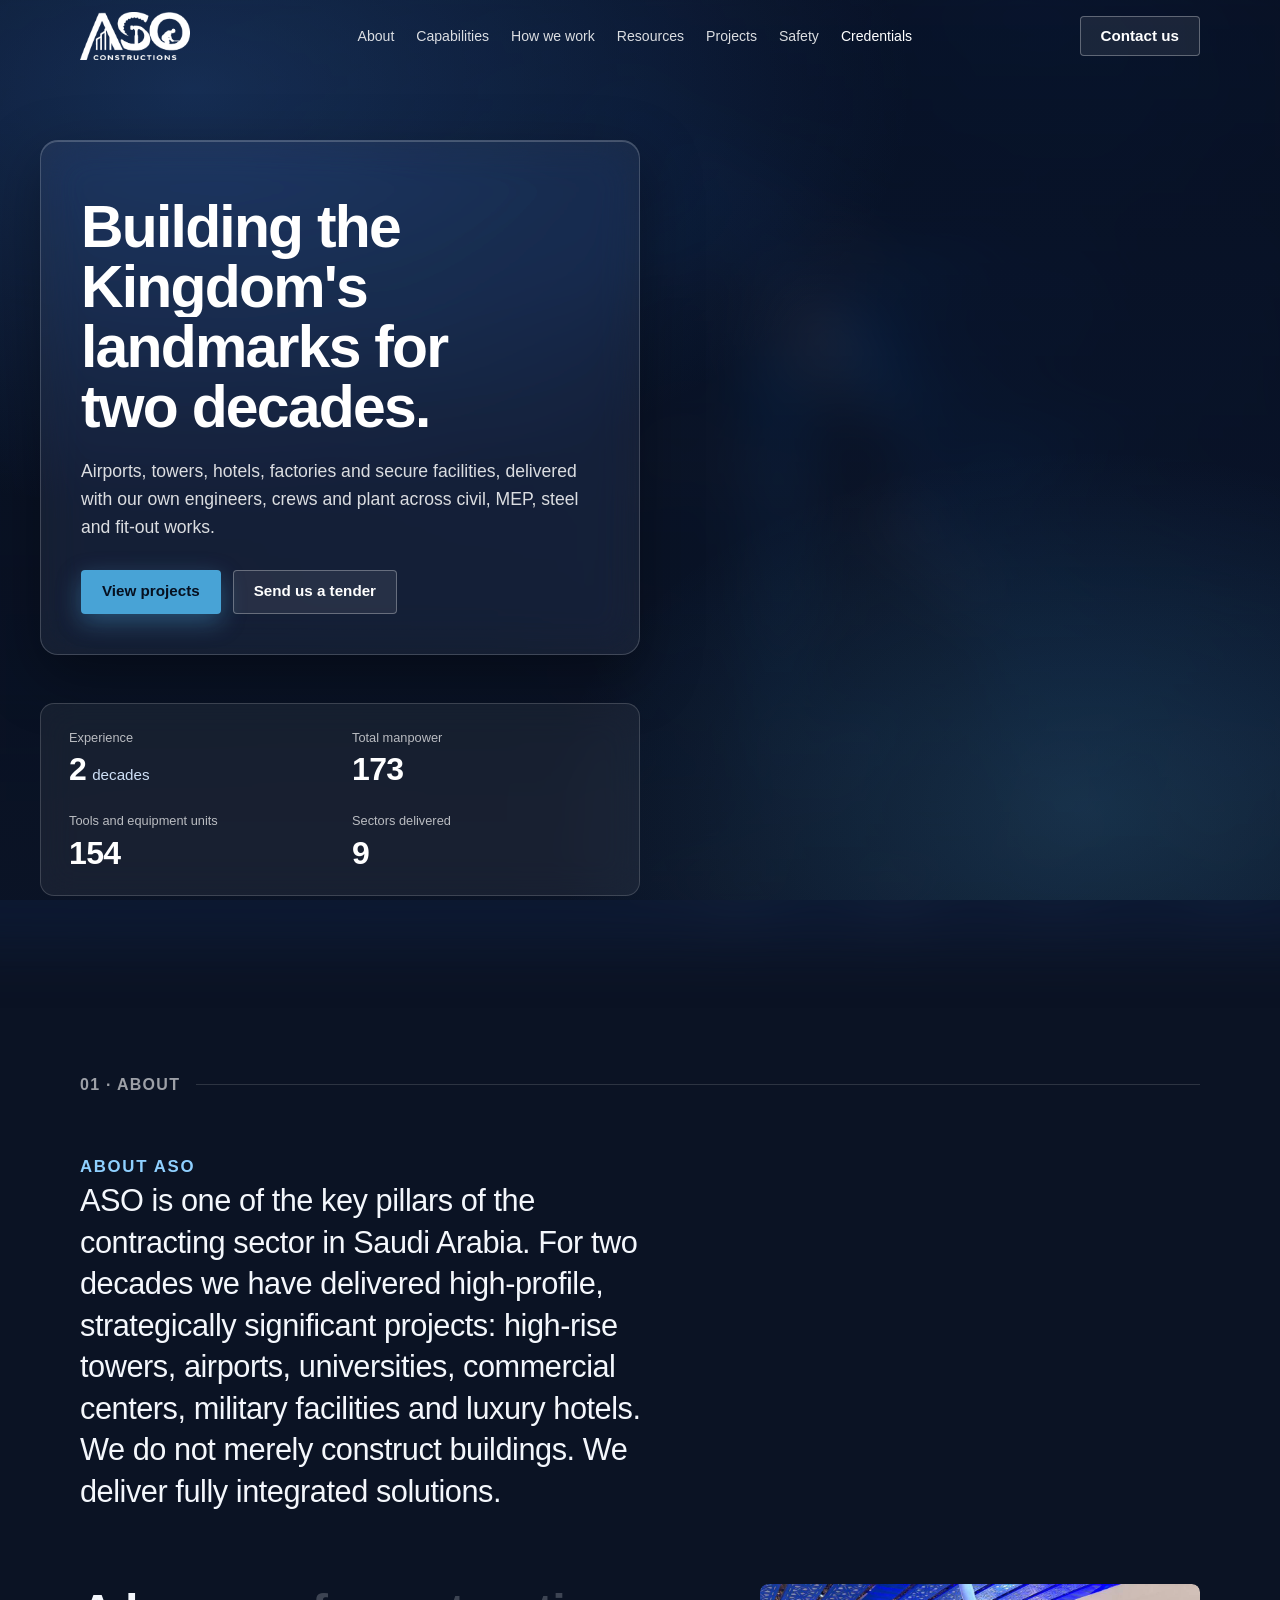
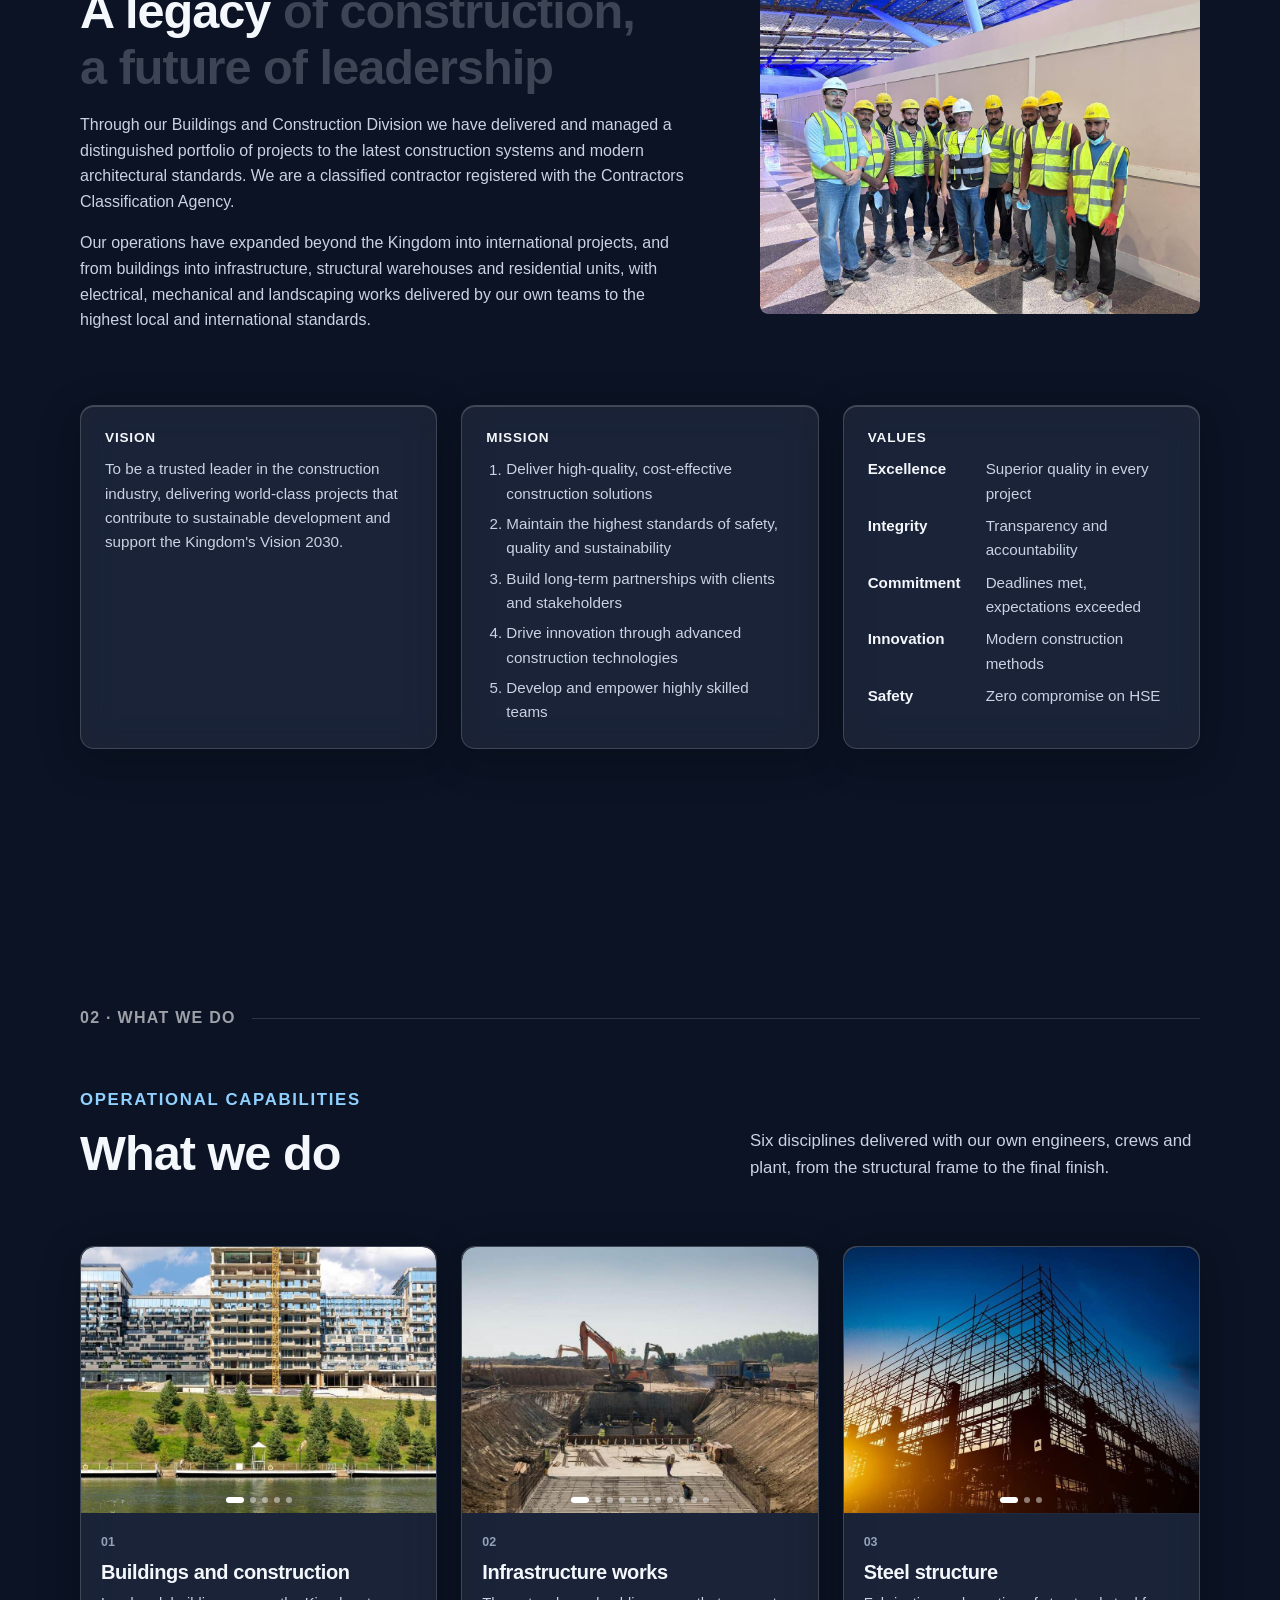
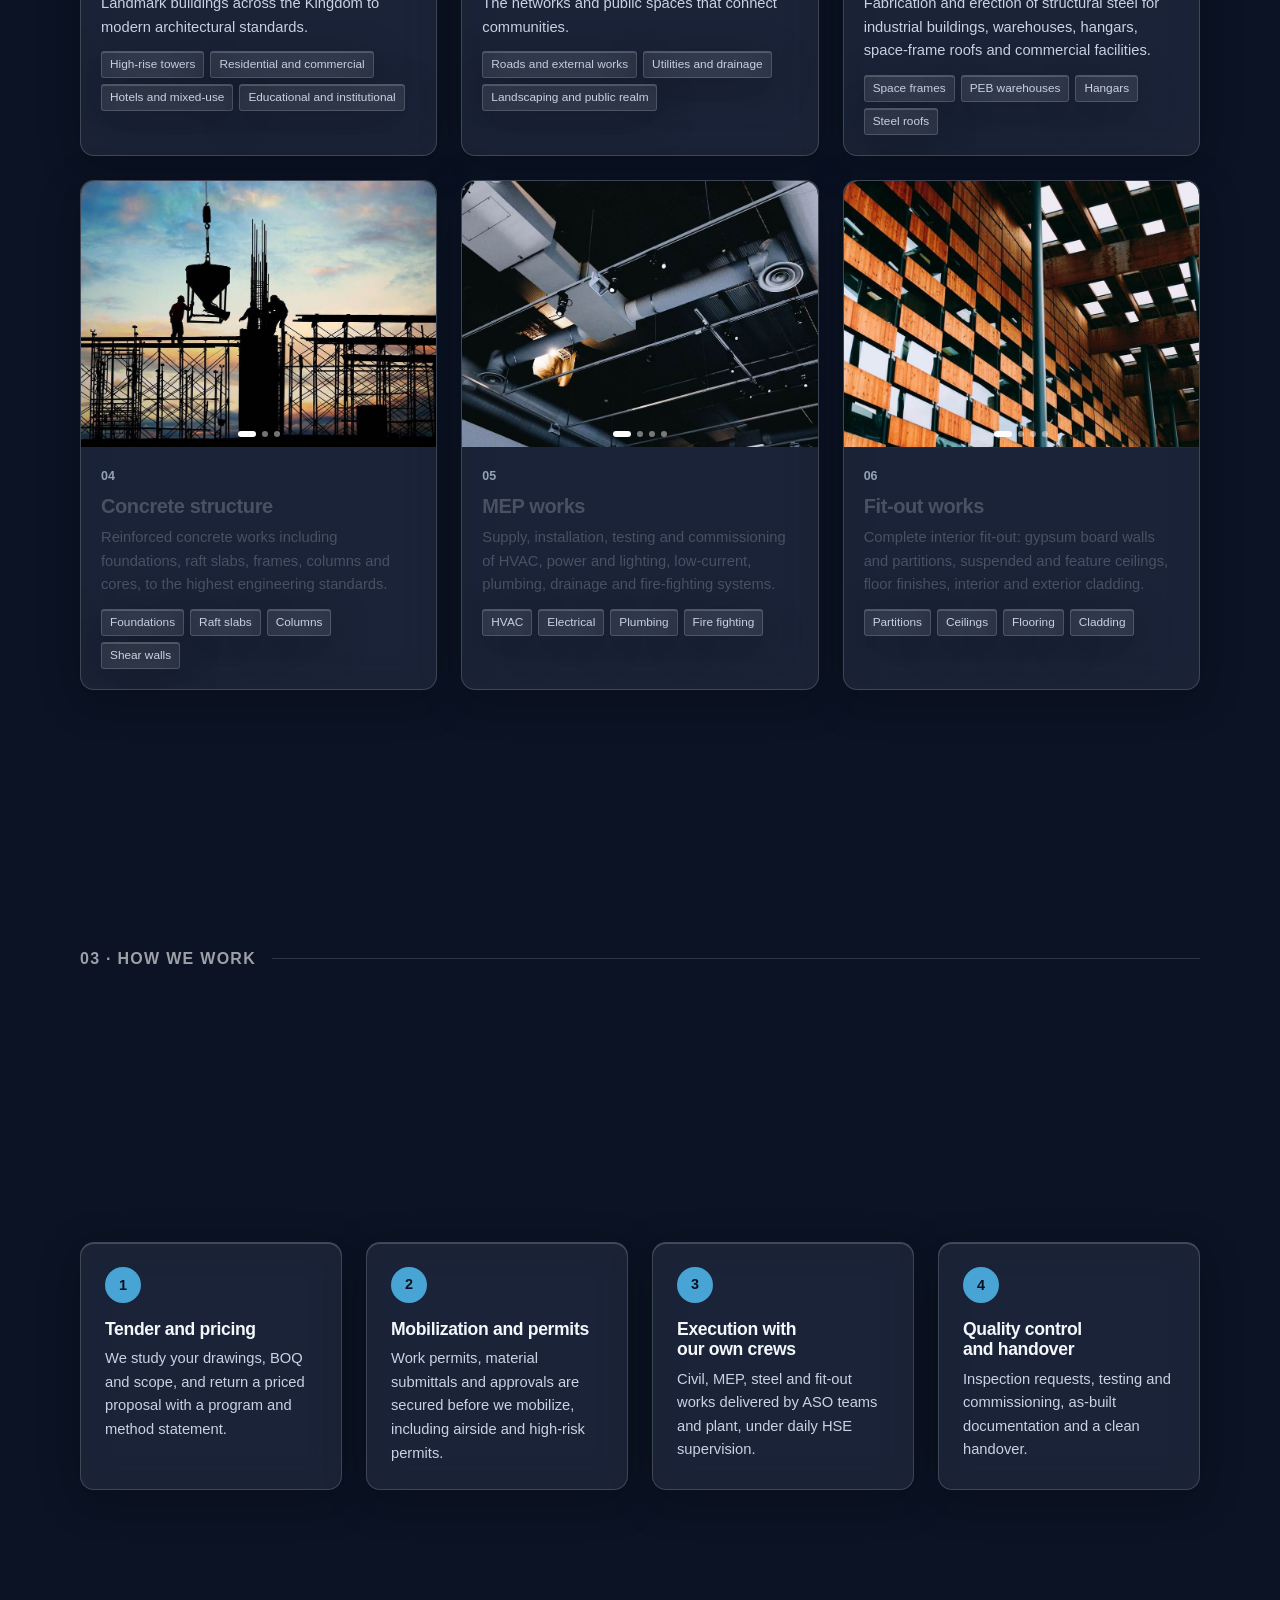
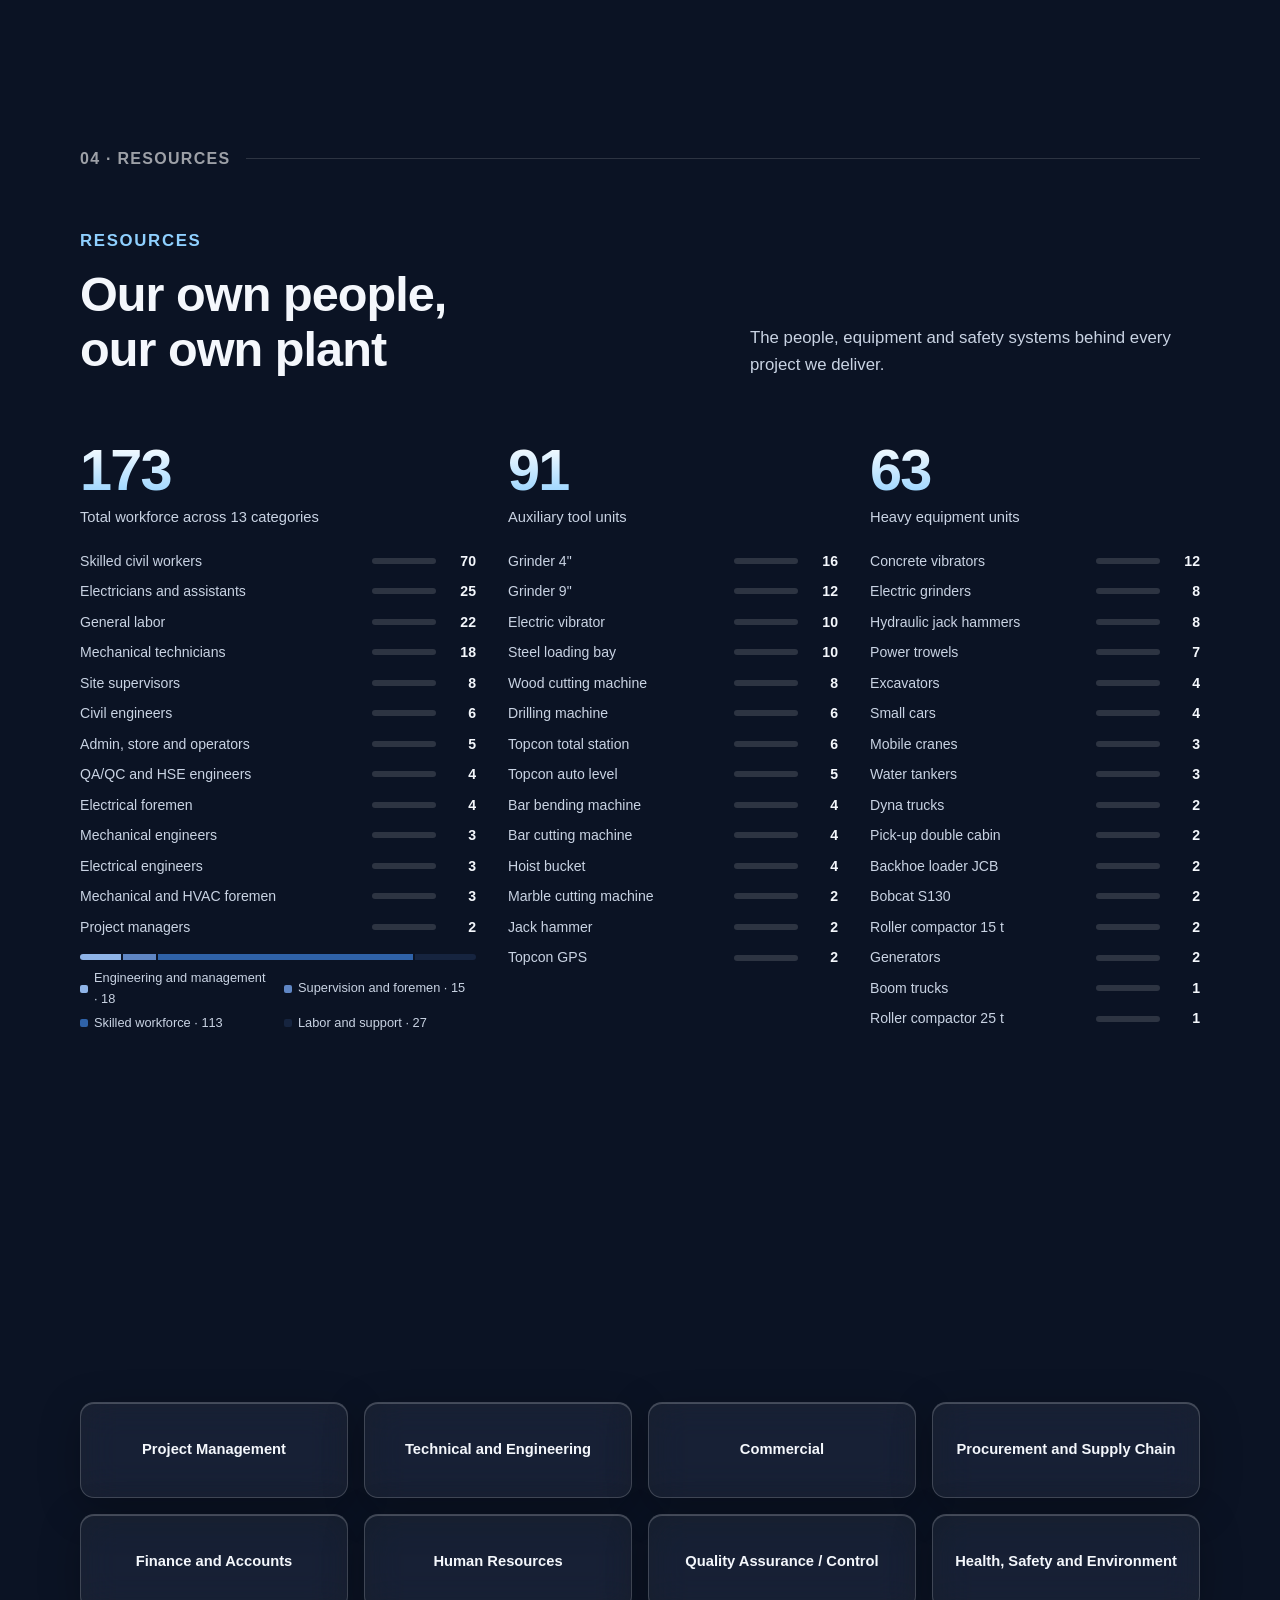
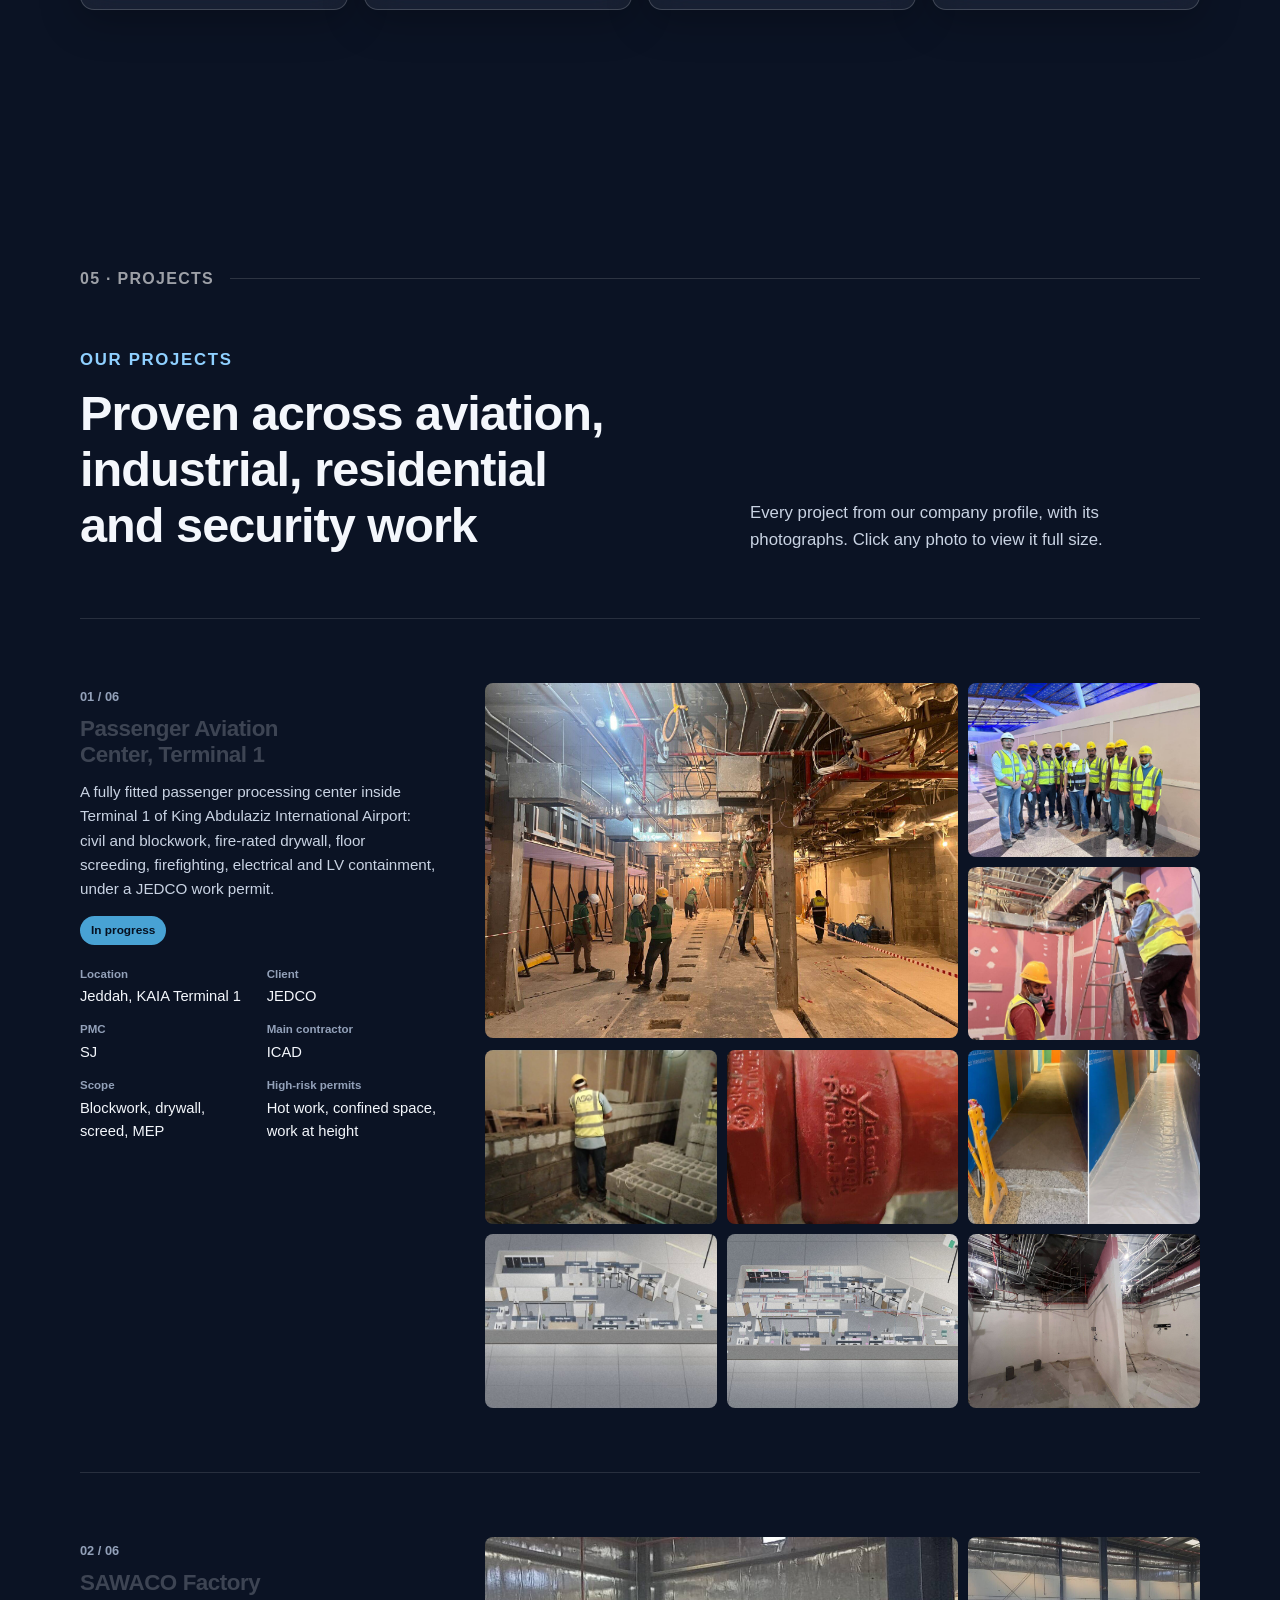
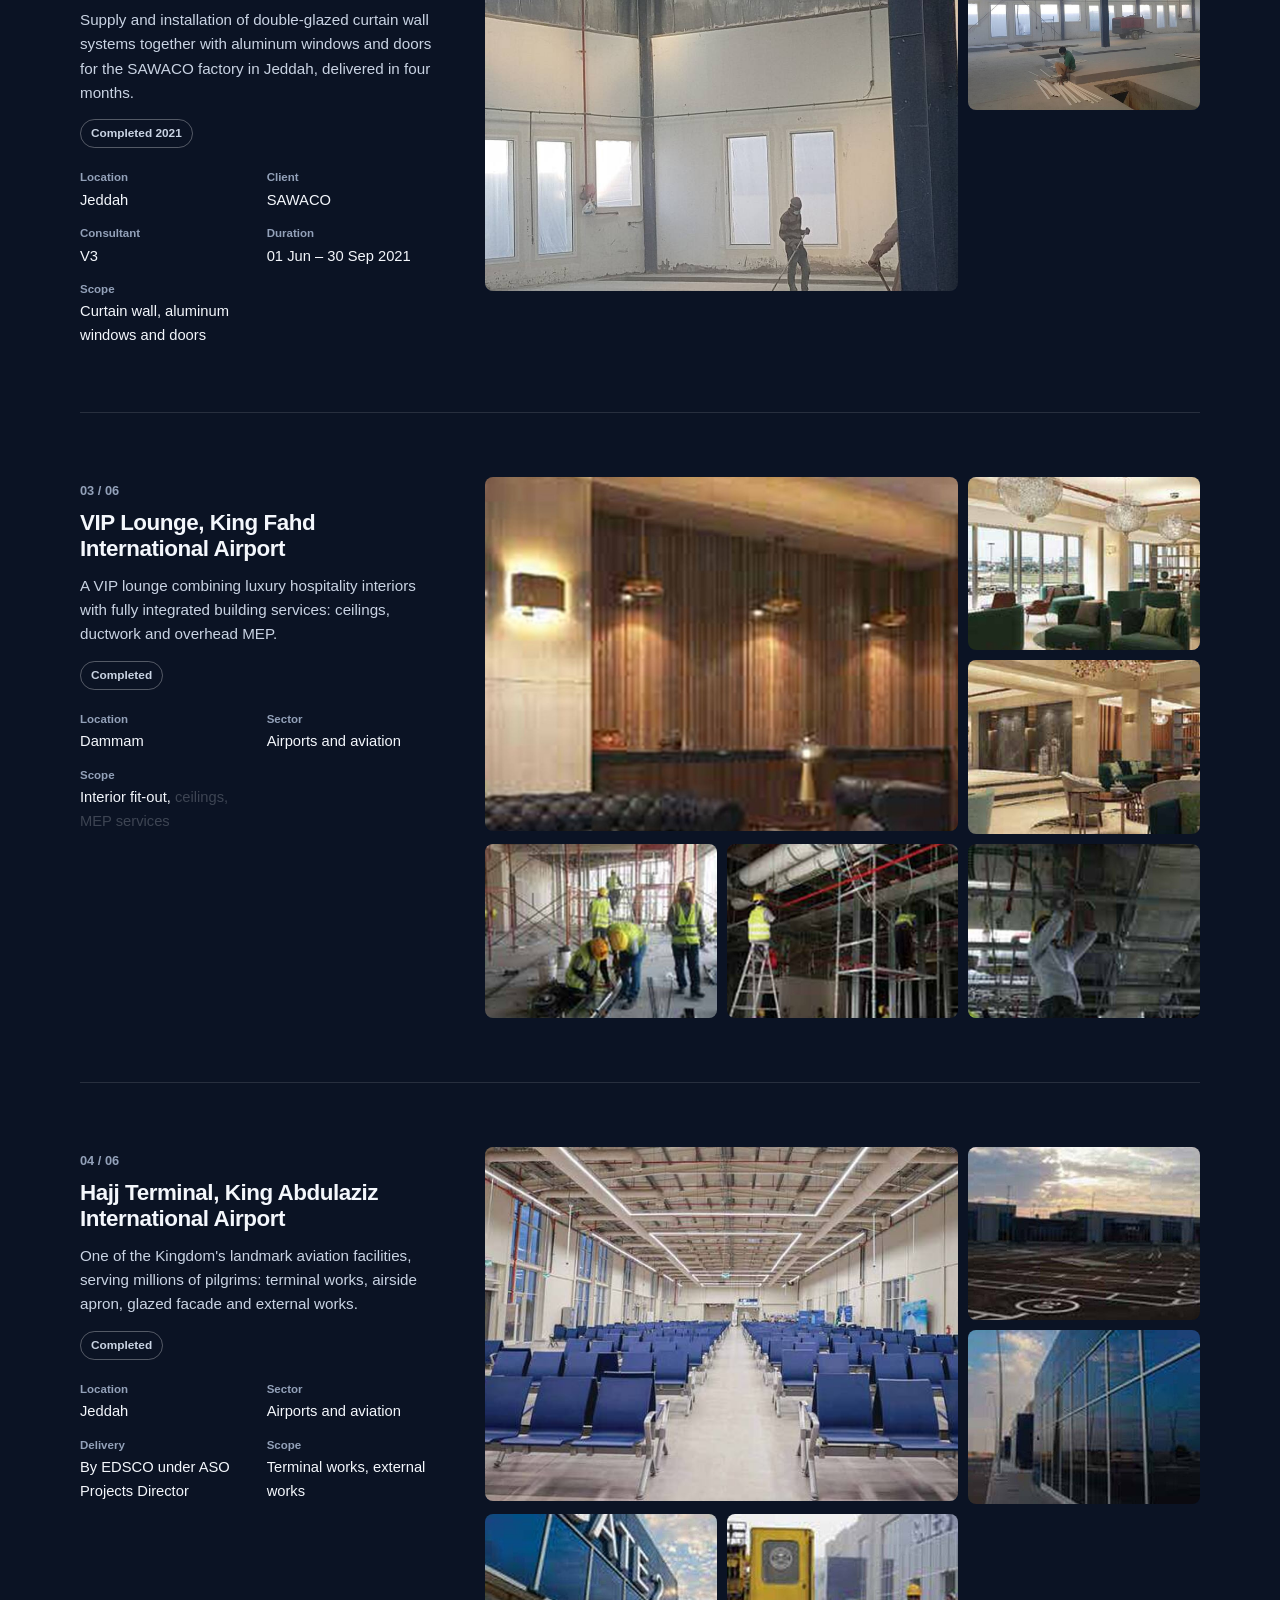
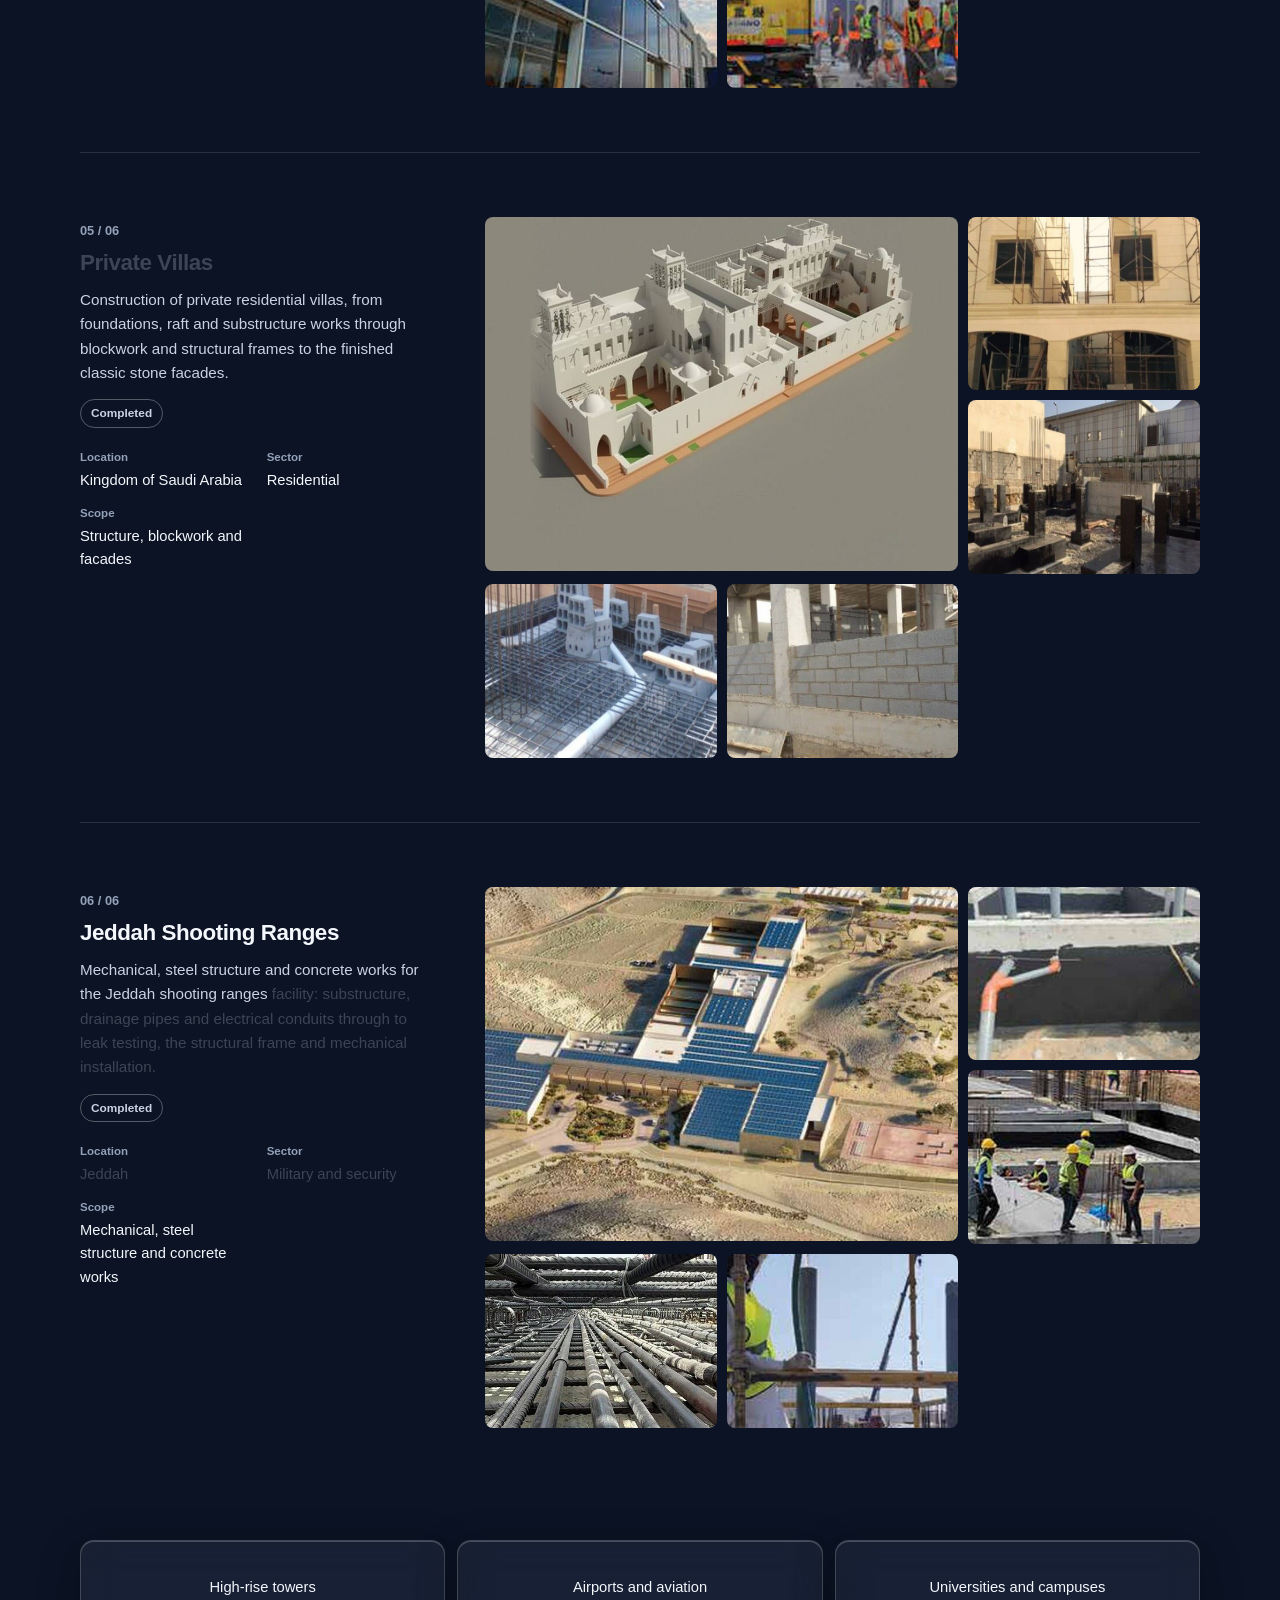
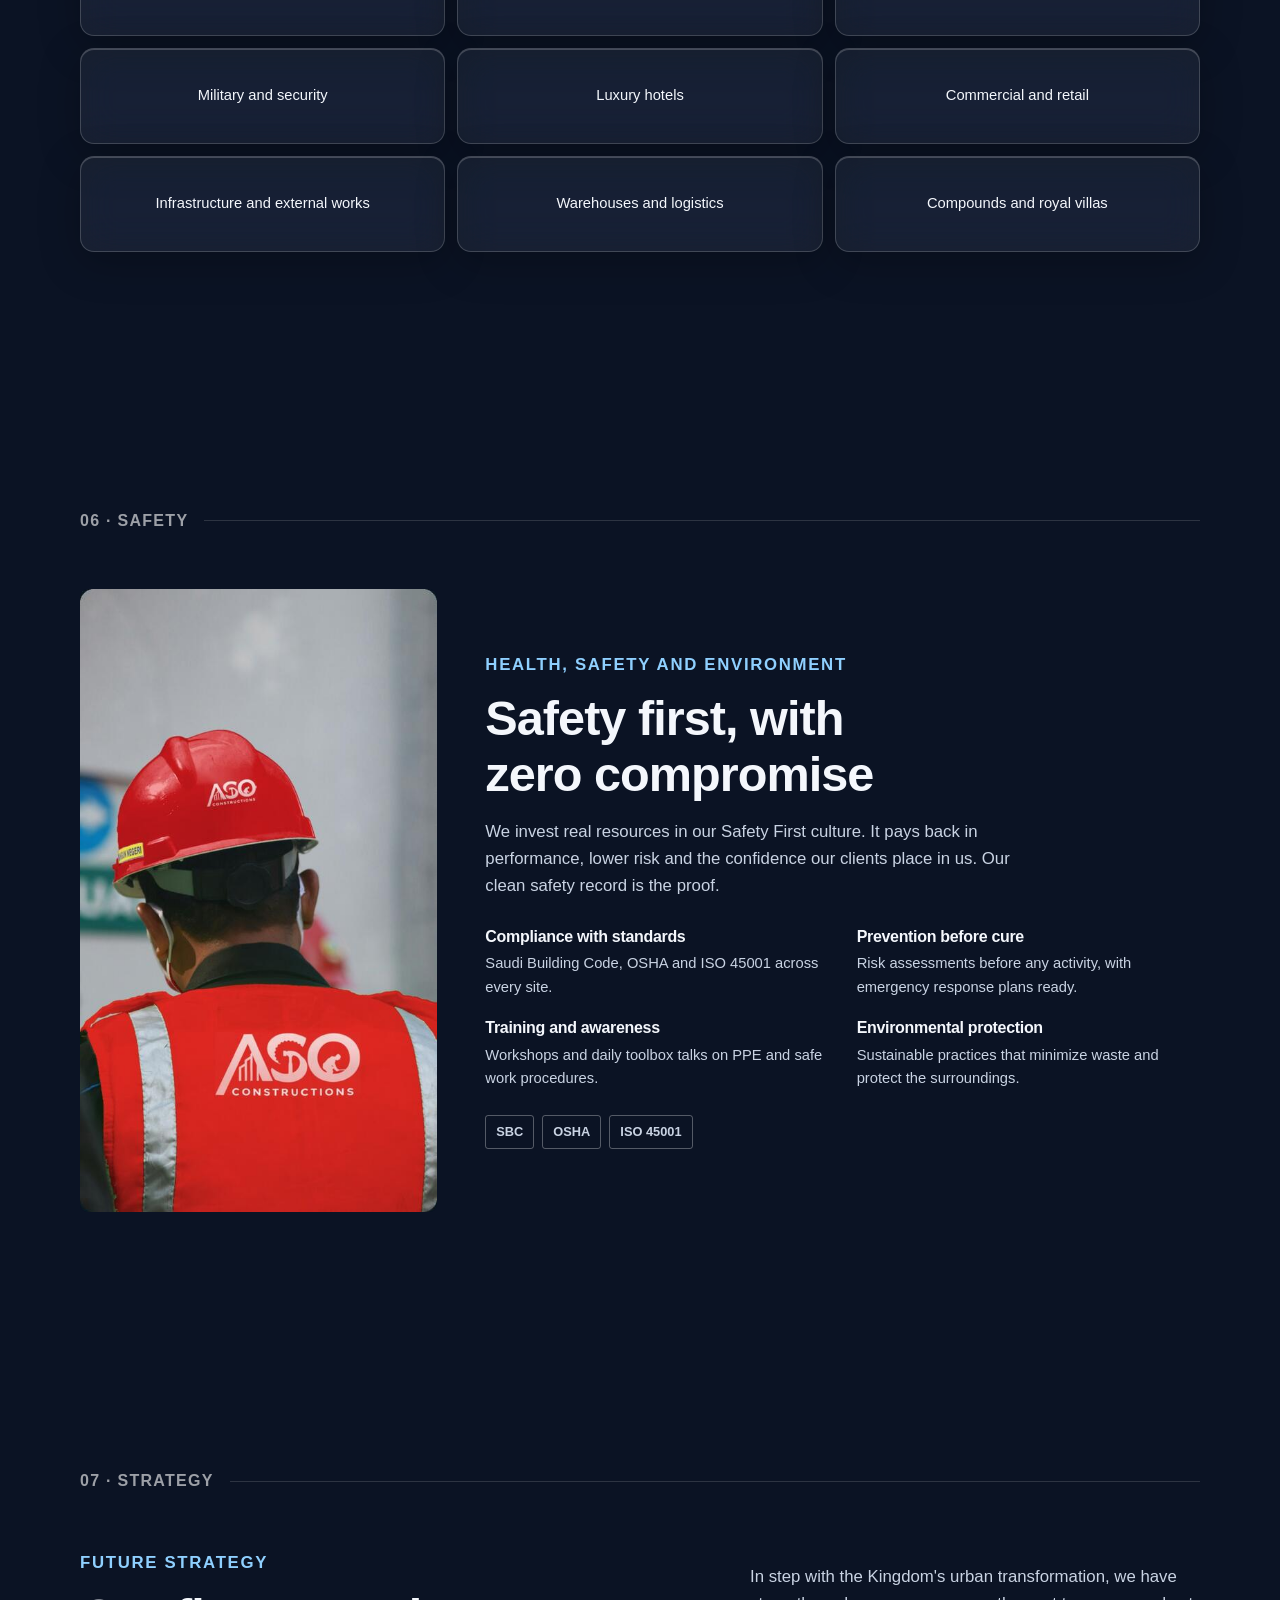
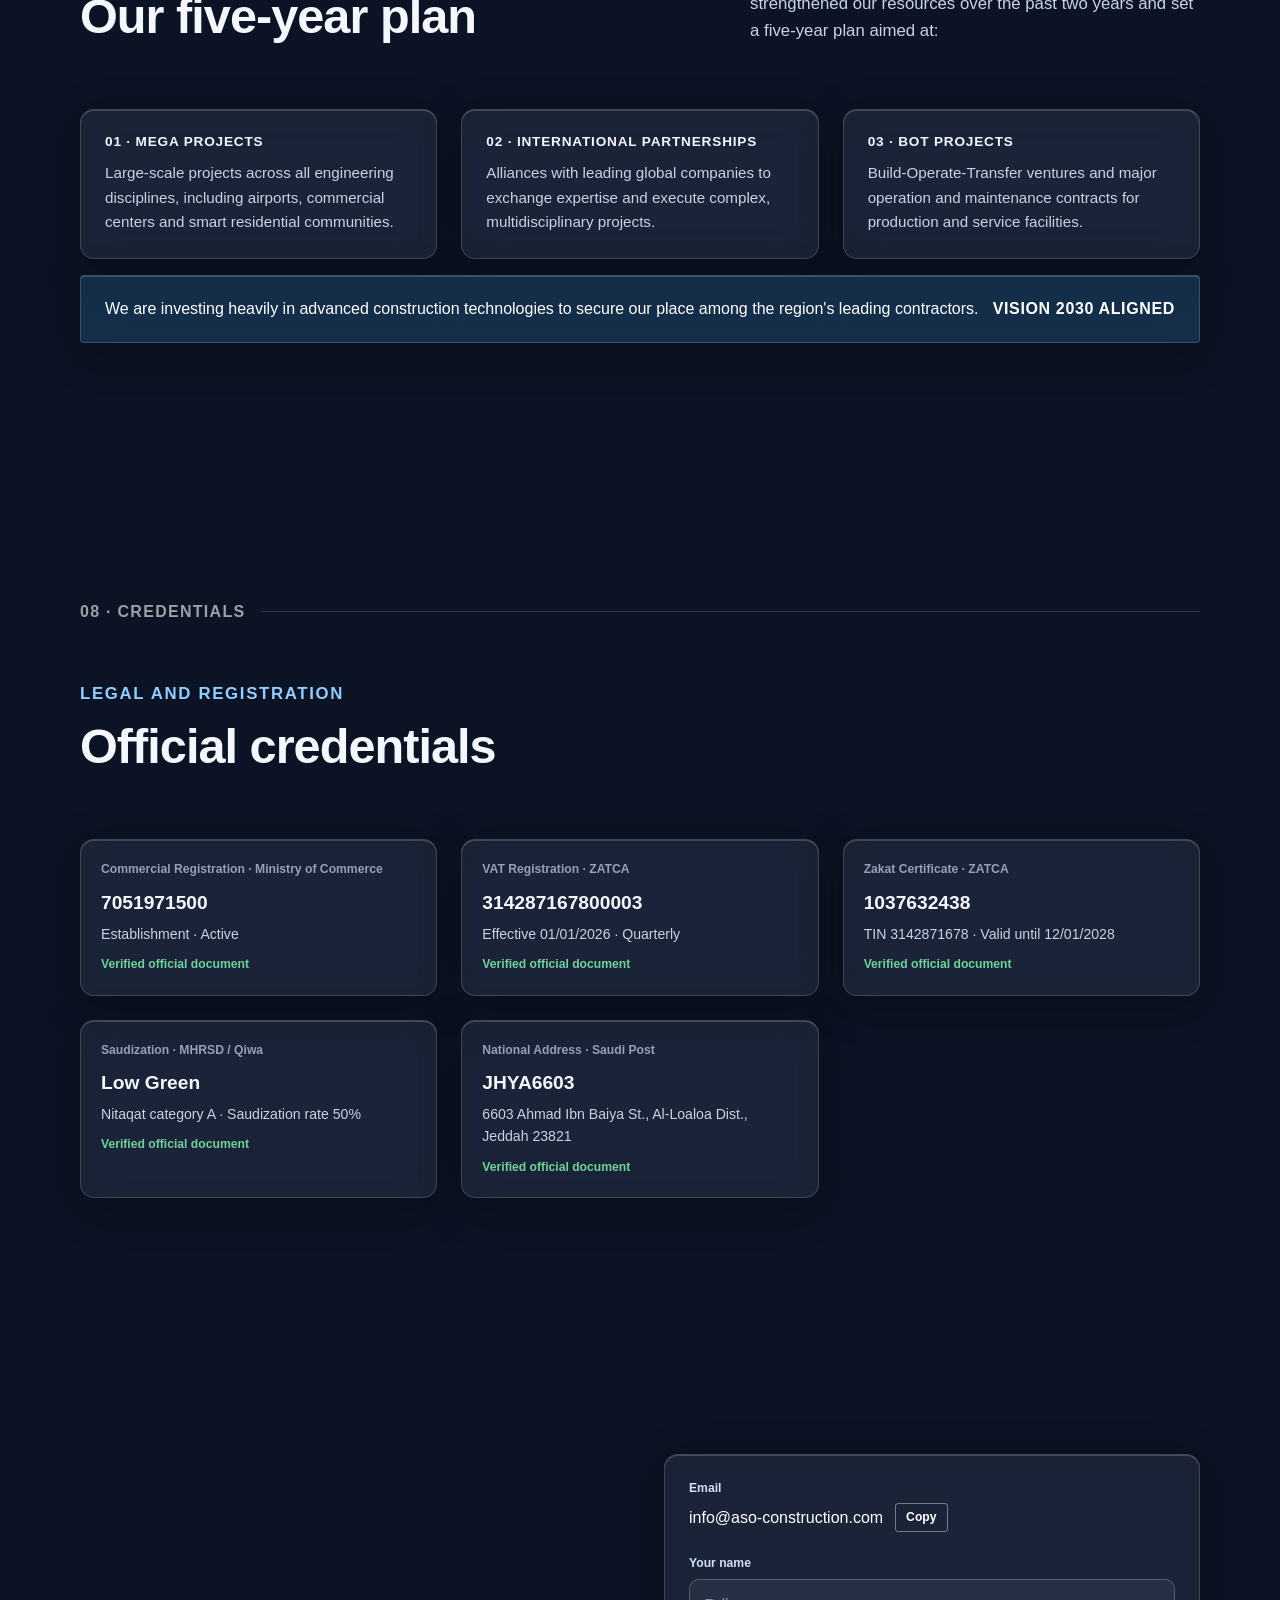
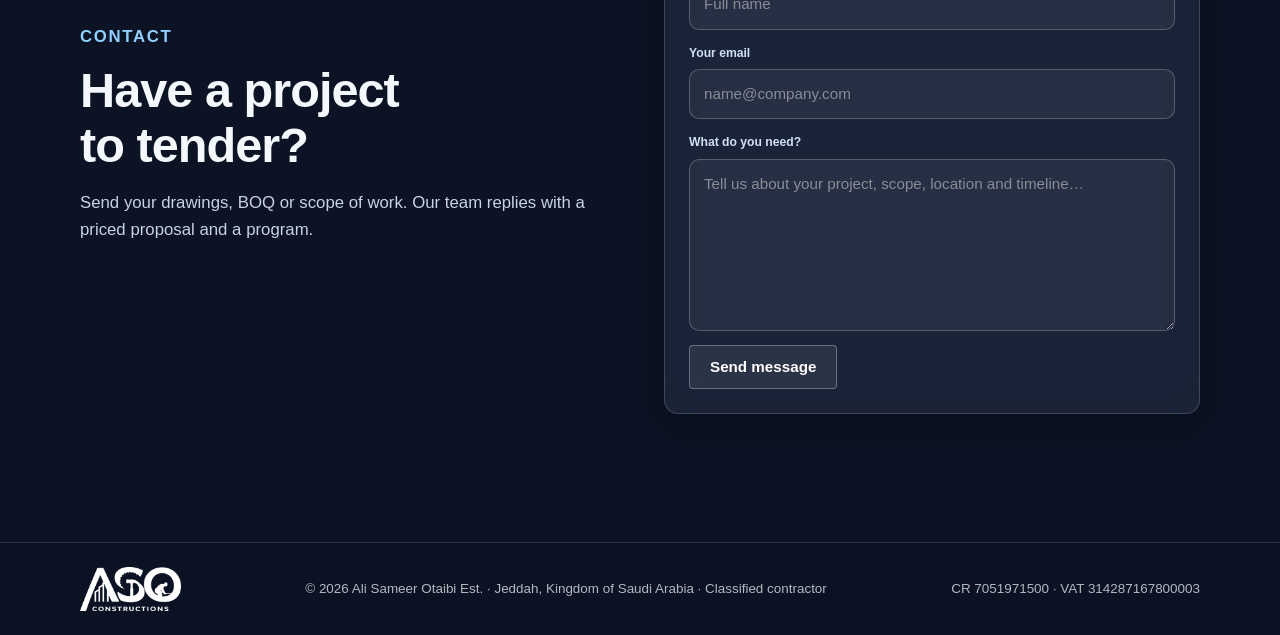
==== index.html @ 890b2540 "Security headers: Content-Security-Policy, referrer policy Co-Authored-By: Claude Fable 5.1 <noreply" ====
<!doctype html>
<html lang="en">
<head>
<meta charset="utf-8">
<title>ASO Constructions – Classified Contractor, Jeddah | Ali Sameer Otaibi Est.</title>
<meta http-equiv="Content-Security-Policy" content="default-src 'self'; script-src 'self' 'unsafe-inline' https://cdnjs.cloudflare.com; style-src 'self' 'unsafe-inline' https://fonts.googleapis.com; font-src 'self' https://fonts.gstatic.com data:; img-src 'self' data: blob:; connect-src 'self' https://formsubmit.co; form-action 'self' https://formsubmit.co; base-uri 'self'; object-src 'none'; upgrade-insecure-requests">
<meta name="referrer" content="strict-origin-when-cross-origin">
<meta name="viewport" content="width=device-width, initial-scale=1, viewport-fit=cover">
<meta name="claude:viewport-fit-sides" content="cover">
<meta name="description" content="ASO Constructions – Ali Sameer Otaibi Est. Classified contractor in Jeddah delivering buildings, infrastructure, MEP, steel and fit-out works across Saudi Arabia.">
<script>(function(){var t="light";try{t=localStorage.getItem("aso-theme")||"light"}catch(e){}document.documentElement.setAttribute("data-theme","glass")})();</script>
<link rel="preconnect" href="https://fonts.googleapis.com">
<link rel="preconnect" href="https://fonts.gstatic.com" crossorigin>
<link rel="stylesheet" href="https://fonts.googleapis.com/css2?family=Archivo:wght@400;500;600;700&display=swap">
<script src="https://cdnjs.cloudflare.com/ajax/libs/gsap/3.12.5/gsap.min.js"></script>
<style>
/* ASO Constructions — single system. 8px rhythm, 1200px container, one grotesk, two palettes (light default, navy). */
:root{
  --bg:#FFFFFF; --bg-2:#F4F6F9; --bg-3:#E9EDF3; --card:#FFFFFF;
  --tx:#101A2E; --tx-2:#4A5770; --tx-3:#7C879B;
  --navy:#16243F; --blue:#234F8B; --blue-2:#2F62A8; --onblue:#FFFFFF;
  --line:#DCE2EB; --line-2:#B9C3D2; --ok:#1C7A46; --warn:#B33A2B;
  --f:"Archivo","Helvetica Neue",Helvetica,Arial,sans-serif;
  --w:1200px; --gx:clamp(16px,4vw,40px);
  --gl:max(var(--gx),env(safe-area-inset-left,0px)); --gr:max(var(--gx),env(safe-area-inset-right,0px));
  --sp:128px; --r:4px;
  color-scheme:light;
}
html[data-theme="navy"]{
  --bg:#0E1729; --bg-2:#121E36; --bg-3:#1A2843; --card:#121E36;
  --tx:#F3F6FB; --tx-2:#BFC9DA; --tx-3:#8A97AE;
  --line:rgba(191,201,218,.16); --line-2:rgba(191,201,218,.34); --ok:#5FCB8C;
  color-scheme:dark;
}
*{box-sizing:border-box}
html{scroll-behavior:smooth}
body{margin:0;background:var(--bg);color:var(--tx);font-family:var(--f);font-size:16px;line-height:1.6;-webkit-font-smoothing:antialiased}
body::before{content:"";position:fixed;inset:0 0 auto;height:env(safe-area-inset-top,0px);z-index:90;background:var(--navy)}
img{display:block;max-width:100%}
a{color:inherit}
button{font:inherit}
:focus-visible{outline:2px solid var(--blue-2);outline-offset:3px}
h1,h2,h3,h4{margin:0;font-weight:600;letter-spacing:-.02em;line-height:1.15;text-wrap:balance}
h1{font-size:clamp(2.5rem,5.2vw,4rem);line-height:1.02;letter-spacing:-.03em;font-weight:700}
h2{font-size:clamp(1.75rem,3vw,2.5rem)}
h3{font-size:1.25rem}
h4{font-size:1rem}
p{margin:0}
.wrap{max-width:var(--w);margin-inline:auto;padding-left:var(--gl);padding-right:var(--gr)}
section{padding-block:var(--sp);border-top:1px solid var(--line)}
.hero,.contact{border-top:0}
.secno{display:flex;align-items:center;gap:16px;margin-bottom:56px;color:var(--tx-3);font-size:.8rem;font-weight:600;letter-spacing:.08em}
.secno::after{content:"";flex:1;height:1px;background:var(--line)}
section.tight{padding-block:calc(var(--sp)*.66)}
.alt{background:var(--bg-2)}
.kicker{font-size:.8rem;font-weight:600;letter-spacing:.06em;text-transform:uppercase;color:var(--blue-2)}
html[data-theme="navy"] .kicker{color:#8FB4E8}
.lead{color:var(--tx-2);font-size:1.05rem;max-width:60ch}
.head{display:grid;grid-template-columns:minmax(0,7fr) minmax(0,5fr);gap:40px;align-items:end;margin-bottom:64px}
.head h2{margin-top:12px}
@media (max-width:860px){.head{grid-template-columns:1fr;gap:12px}}
.btn{display:inline-flex;align-items:center;justify-content:center;gap:8px;height:44px;padding:0 20px;border-radius:var(--r);font-size:.95rem;font-weight:600;text-decoration:none;border:1px solid var(--line-2);color:var(--tx);background:transparent;cursor:pointer;transition:background .2s,border-color .2s,color .2s}
.btn:hover{border-color:var(--tx)}
.btn.pri{background:var(--blue);border-color:var(--blue);color:var(--onblue)}
.btn.pri:hover{background:var(--blue-2);border-color:var(--blue-2)}
.frame{position:relative;overflow:hidden;border-radius:var(--r);background:var(--bg-3)}
.frame img{width:100%;height:auto}
.rv{opacity:.001;transform:translateY(14px)}
.rv.in{opacity:1;transform:none;transition:opacity .7s ease,transform .7s cubic-bezier(.2,.8,.2,1)}
@media (prefers-reduced-motion:reduce){.rv{opacity:1;transform:none}*{transition:none!important;animation:none!important}}

/* nav */
#prog{position:fixed;left:0;top:env(safe-area-inset-top,0px);height:2px;width:0;background:var(--blue-2);z-index:95}
.nav{position:fixed;left:0;right:0;top:env(safe-area-inset-top,0px);z-index:80;color:#fff;transition:background .3s,box-shadow .3s}
.nav .wrap{display:flex;align-items:center;justify-content:space-between;gap:16px;height:72px}
.nav .logo img{height:48px;width:auto}
.nav ul{list-style:none;margin:0;padding:0;display:flex;gap:22px;white-space:nowrap}
.nav li a{text-decoration:none;font-size:.88rem;font-weight:500;opacity:.85}
.nav li a:hover,.nav li a.on{opacity:1}
.nav .right{display:flex;align-items:center;gap:12px}
.nav .btn{height:40px;color:#fff;border-color:rgba(255,255,255,.5);white-space:nowrap}
.nav.solid{background:var(--bg);color:var(--tx);box-shadow:0 1px 0 var(--line)}
.nav.solid .btn{color:var(--tx);border-color:var(--line-2)}
.nav .logo .ln{display:none}
.nav.solid .logo .lw{display:none}.nav.solid .logo .ln{display:block}
html[data-theme="navy"] .nav.solid .logo .lw{display:block}html[data-theme="navy"] .nav.solid .logo .ln{display:none}
.tg{display:inline-flex;height:40px;border:1px solid rgba(255,255,255,.5);border-radius:var(--r);overflow:hidden;background:transparent;padding:0;cursor:pointer;color:#fff}
.tg span{display:inline-flex;align-items:center;padding:0 12px;font-size:.82rem;font-weight:600}
.tg .a{background:#fff;color:var(--navy)}
.nav.solid .tg{border-color:var(--line-2);color:var(--tx)}
.nav.solid .tg .a{background:var(--navy);color:#fff}
.menu{display:none;height:40px;padding:0 14px;border:1px solid rgba(255,255,255,.5);border-radius:var(--r);background:transparent;color:inherit;font-weight:600;cursor:pointer}
.nav.solid .menu{border-color:var(--line-2)}
@media (max-width:1000px){
  .nav ul{display:none}
  .nav.open ul{display:flex;flex-direction:column;gap:4px;position:absolute;left:0;right:0;top:72px;background:var(--bg);color:var(--tx);padding:12px var(--gl) 20px;box-shadow:0 1px 0 var(--line)}
  .nav.open li a{display:block;padding:10px 0;font-size:1.05rem}
  .menu{display:inline-flex;align-items:center}.nav .cta{display:none}
}

/* hero */
.hero{position:relative;aspect-ratio:16/10;min-height:640px;display:grid;align-items:end;padding:0;color:#fff;background:#0B1324;isolation:isolate;overflow:hidden}
@media (max-width:860px){.hero{aspect-ratio:auto;min-height:100svh}}
.hero .bg{position:absolute;inset:0;z-index:-1}
.hero .bg img{width:100%;height:100%;object-fit:contain;object-position:center bottom}
.hero .bg::after{content:"";position:absolute;inset:0;background:linear-gradient(180deg,rgba(11,19,36,.2),rgba(11,19,36,0) 35%,rgba(11,19,36,.55) 80%,rgba(11,19,36,.9))}
.hero .wrap{padding-top:140px;padding-bottom:48px;display:grid;gap:48px;width:100%}
.hero .copy{max-width:720px}
.hero .copy .kicker{color:#CFE0F7}
.hero h1{margin-top:16px}
.hero .lead{color:rgba(255,255,255,.85);margin-top:20px;max-width:52ch}
.hero h1 .l{display:block;overflow:hidden}.hero h1 .l span{display:block}
.acts{display:flex;flex-wrap:wrap;gap:12px;margin-top:28px}
.hero .btn{color:#fff;border-color:rgba(255,255,255,.5)}.hero .btn.pri{border-color:var(--blue)}
.stats{display:grid;grid-template-columns:repeat(4,1fr);gap:24px;border-top:1px solid rgba(255,255,255,.22);padding-top:24px}
.stats small{display:block;font-size:.8rem;color:rgba(255,255,255,.7)}
.stats b{display:block;font-size:2rem;font-weight:700;letter-spacing:-.02em;line-height:1.1;margin-top:4px;font-variant-numeric:tabular-nums}
.stats b i{font-style:normal;font-size:.95rem;font-weight:500;color:#CFE0F7;margin-left:6px;letter-spacing:0}
@media (max-width:700px){.stats{grid-template-columns:1fr 1fr}}

/* clients */
.clients{padding-block:32px;border-bottom:1px solid var(--line);background:var(--bg-2)}
.clients .wrap{display:flex;flex-wrap:wrap;align-items:center;gap:16px 40px}
.clients .lbl{font-size:.8rem;color:var(--tx-3);font-weight:500}
.clients .mk{font-weight:700;letter-spacing:.04em;font-size:1.05rem;color:var(--tx-2)}

/* about */
.state{font-size:clamp(1.35rem,2.4vw,2rem);line-height:1.35;font-weight:500;letter-spacing:-.015em;max-width:34ch}
.state .w{color:var(--tx-3);transition:color .2s}.state .w.on{color:var(--tx)}
.about{display:grid;grid-template-columns:minmax(0,7fr) minmax(0,5fr);gap:64px;align-items:start;margin-top:72px}
.about .txt{display:grid;gap:16px;color:var(--tx-2)}
.about .frame{}
.cols3{display:grid;grid-template-columns:repeat(3,1fr);gap:24px;margin-top:72px}
.card{background:var(--card);border:1px solid var(--line);border-radius:var(--r);padding:24px;min-width:0}
.card h4{color:var(--blue-2);font-size:.85rem;letter-spacing:.06em;text-transform:uppercase;margin-bottom:12px}
html[data-theme="navy"] .card h4{color:#8FB4E8}
.card p,.card li{color:var(--tx-2);font-size:.95rem}
.card ol{margin:0;padding-left:20px;display:grid;gap:6px}
.vals{display:grid;gap:8px}
.vals div{display:grid;grid-template-columns:110px 1fr;gap:8px;font-size:.95rem}
.vals b{color:var(--tx);font-weight:600}.vals span{color:var(--tx-2)}
@media (max-width:860px){.about{grid-template-columns:1fr}.cols3{grid-template-columns:1fr}}

/* capabilities */
.cards4{display:grid;grid-template-columns:repeat(4,1fr);gap:24px;align-items:stretch}
.cap{background:var(--card);border:1px solid var(--line);border-radius:var(--r);overflow:hidden;min-width:0;display:flex;flex-direction:column}
.cap .frame{aspect-ratio:4/3}
.cap .frame img{width:100%;height:100%;object-fit:cover}
.cap .frame{border-radius:0}
.cap .in{padding:20px;display:grid;gap:8px;align-content:start}
.cap .n{font-size:.78rem;color:var(--tx-3);font-weight:600}
.cap p{color:var(--tx-2);font-size:.92rem}
.tags{display:flex;flex-wrap:wrap;gap:6px;margin-top:4px}
.tags span{font-size:.74rem;font-weight:500;color:var(--tx-2);background:var(--bg-2);border:1px solid var(--line);border-radius:3px;padding:3px 8px}
@media (max-width:1000px){.cards4{grid-template-columns:1fr 1fr}}
@media (max-width:540px){.cards4{grid-template-columns:1fr}}

/* services */
.svcs{border-top:1px solid var(--line)}
.svc{display:grid;grid-template-columns:48px minmax(0,5fr) minmax(0,4fr) 200px;gap:32px;align-items:center;padding-block:40px;border-bottom:1px solid var(--line)}
.svc .n{font-size:.8rem;font-weight:600;color:var(--tx-3)}
.svc p{color:var(--tx-2);font-size:.95rem;margin-top:6px;max-width:42ch}
.svc ul{margin:0;padding:0;list-style:none;display:grid;gap:6px;font-size:.95rem;color:var(--tx-2)}
.svc li::before{content:"";display:inline-block;width:6px;height:6px;background:var(--blue-2);border-radius:50%;margin-right:10px;vertical-align:middle}
.svc .frame{}
@media (max-width:860px){.svc{grid-template-columns:40px 1fr}.svc ul,.svc .frame{grid-column:2}.svc .frame{max-width:320px}}

/* process */
.steps{display:grid;grid-template-columns:repeat(4,1fr);gap:24px}
.step{background:var(--card);border:1px solid var(--line);border-radius:var(--r);padding:24px;min-width:0}
.step .n{display:inline-grid;place-items:center;width:36px;height:36px;border-radius:50%;background:var(--blue);color:#fff;font-weight:700;font-size:.9rem}
.step h3{margin-top:16px;font-size:1.1rem}
.step p{color:var(--tx-2);font-size:.92rem;margin-top:8px}
@media (max-width:1000px){.steps{grid-template-columns:1fr 1fr}}
@media (max-width:540px){.steps{grid-template-columns:1fr}}

/* resources */
.nums{display:grid;grid-template-columns:minmax(0,1.2fr) minmax(0,1fr) minmax(0,1fr);gap:32px}
.big{font-size:clamp(2.6rem,4.5vw,3.75rem);font-weight:700;letter-spacing:-.03em;line-height:1;font-variant-numeric:tabular-nums}
.big+.l{color:var(--tx-2);font-size:.92rem;margin-top:6px}
.rows{margin-top:20px;display:grid;gap:8px}
.row{display:grid;grid-template-columns:minmax(0,1fr) 64px 28px;gap:12px;align-items:center;font-size:.88rem;color:var(--tx-2)}
.row .bar{height:6px;background:var(--bg-3);border-radius:3px;overflow:hidden}
.row .bar i{display:block;height:100%;background:var(--blue-2);transform-origin:left;transform:scaleX(0);transition:transform 1.1s cubic-bezier(.2,.8,.2,1)}
.no-io .row .bar i{transform:scaleX(1)}
.row.on .bar i{transform:scaleX(1)}
.row .v{text-align:right;color:var(--tx);font-weight:600;font-variant-numeric:tabular-nums}
.mix{display:flex;height:6px;gap:2px;margin-top:16px;border-radius:3px;overflow:hidden}.mix i{display:block}
.leg{display:grid;grid-template-columns:1fr 1fr;gap:4px 12px;font-size:.8rem;color:var(--tx-2);margin-top:8px}
.leg span{display:flex;align-items:center;gap:6px}.leg em{width:8px;height:8px;border-radius:2px;flex:none}
.photos{display:grid;grid-template-columns:1fr 1fr;gap:16px;margin-top:48px}
.photos .frame{}
.deps{display:grid;grid-template-columns:repeat(4,1fr);gap:16px;margin-top:48px}
.dep{background:var(--card);border:1px solid var(--line);border-radius:var(--r);padding:16px;font-size:.92rem;font-weight:600;min-width:0}
.dep small{display:block;font-weight:400;color:var(--tx-3);font-size:.8rem;margin-top:2px}
@media (max-width:1000px){.nums{grid-template-columns:1fr 1fr}.nums>div:first-child{grid-column:1/-1}.deps{grid-template-columns:1fr 1fr}}
@media (max-width:600px){.nums,.photos,.deps{grid-template-columns:1fr}}

/* projects */
.prj{display:grid;grid-template-columns:minmax(0,4fr) minmax(0,8fr);gap:48px;padding-block:64px;border-top:1px solid var(--line)}
.prj .no{font-size:.8rem;color:var(--tx-3);font-weight:600}
.prj h3{font-size:1.4rem;margin-top:8px}
.prj .d{color:var(--tx-2);font-size:.95rem;margin-top:12px;max-width:44ch}
.st{display:inline-block;font-size:.74rem;font-weight:600;padding:4px 10px;border-radius:999px;margin-top:14px;border:1px solid var(--line-2);color:var(--tx-2)}
.st.on{background:var(--blue);border-color:var(--blue);color:#fff}
.prj dl{margin:20px 0 0;display:grid;grid-template-columns:1fr 1fr;gap:12px 16px}
.prj dt{font-size:.72rem;color:var(--tx-3);font-weight:600}.prj dd{margin:2px 0 0;font-size:.92rem;font-weight:500;overflow-wrap:anywhere}
.pg{display:grid;grid-template-columns:repeat(3,1fr);gap:10px;align-content:start}
.pg .frame{aspect-ratio:4/3;cursor:zoom-in;overflow:hidden;border-radius:10px}
.pg .frame img{width:100%;height:100%;object-fit:cover;transition:transform .4s}
.pg .frame:first-child{grid-column:span 2;grid-row:span 2}
.pg .frame:hover img{transform:scale(1.03)}
@media (max-width:520px){.pg{grid-template-columns:repeat(2,1fr)}}
@media (max-width:900px){.prj{grid-template-columns:1fr;gap:24px}}
.sectors{display:grid;grid-template-columns:repeat(3,1fr);gap:12px;margin-top:48px}
.sectors div{background:var(--card);border:1px solid var(--line);border-radius:var(--r);padding:14px 16px;font-size:.92rem;font-weight:500;display:flex;gap:10px;align-items:center}
.sectors div::before{content:"";width:8px;height:8px;background:var(--blue-2);border-radius:50%;flex:none}
@media (max-width:700px){.sectors{grid-template-columns:1fr}}

/* safety */
.safe{display:grid;grid-template-columns:minmax(0,4fr) minmax(0,8fr);gap:48px;align-items:center}
.safe .frame{max-width:380px}
.pil{display:grid;grid-template-columns:1fr 1fr;gap:20px 28px;margin-top:28px}
.pil h4{font-size:1rem}.pil p{color:var(--tx-2);font-size:.92rem;margin-top:6px}
.stds{display:flex;gap:8px;flex-wrap:wrap;margin-top:24px}
.stds span{font-size:.8rem;font-weight:600;border:1px solid var(--line-2);border-radius:3px;padding:6px 10px;color:var(--tx-2)}
@media (max-width:860px){.safe{grid-template-columns:1fr}}
@media (max-width:540px){.pil{grid-template-columns:1fr}}

/* strategy + creds */
.v30{margin-top:16px;background:var(--navy);color:#fff;border-radius:var(--r);padding:20px 24px;display:flex;flex-wrap:wrap;justify-content:space-between;align-items:center;gap:12px}
.v30 b{font-weight:600;letter-spacing:.04em}
.creds{display:grid;grid-template-columns:repeat(3,1fr);gap:24px}
.cred{background:var(--card);border:1px solid var(--line);border-radius:var(--r);padding:20px;min-width:0}
.cred .k{display:block;font-size:.76rem;color:var(--tx-3);font-weight:600}
.cred b{display:block;font-size:1.2rem;font-weight:600;margin-top:8px;overflow-wrap:anywhere;font-variant-numeric:tabular-nums}
.cred p{font-size:.88rem;color:var(--tx-2);margin-top:4px}
.cred .ok{display:block;margin-top:10px;font-size:.76rem;font-weight:600;color:var(--ok)}
@media (max-width:900px){.creds{grid-template-columns:1fr 1fr}}
@media (max-width:540px){.creds{grid-template-columns:1fr}}

/* contact */
.contact{background:var(--navy);color:#fff}
.contact .grid{display:grid;grid-template-columns:minmax(0,6fr) minmax(0,6fr);gap:48px;align-items:center}
.contact .kicker{color:#CFE0F7}.contact .lead{color:rgba(255,255,255,.8)}
.cbox{background:rgba(255,255,255,.06);border:1px solid rgba(255,255,255,.18);border-radius:var(--r);padding:24px;display:grid;gap:18px}
.cbox .k{display:block;font-size:.76rem;color:#CFE0F7;font-weight:600}
.cbox .val{display:flex;align-items:center;gap:12px;flex-wrap:wrap;margin-top:4px;font-weight:500}
.cform{display:grid;gap:14px;margin-top:4px}
.cform label{display:grid;gap:6px}
.cform input,.cform textarea{width:100%;font:inherit;font-size:.95rem;color:#fff;background:rgba(255,255,255,.06);border:1px solid rgba(255,255,255,.22);border-radius:10px;padding:12px 14px;outline:none;transition:border-color .2s,background .2s}
.cform input::placeholder,.cform textarea::placeholder{color:rgba(255,255,255,.45)}
.cform input:focus,.cform textarea:focus{border-color:#8CC4FF;background:rgba(255,255,255,.1)}
.cform textarea{resize:vertical;min-height:150px}
.cform .crow{display:flex;align-items:center;gap:14px;flex-wrap:wrap}
.cform .cmsg{font-size:.9rem;color:#CFE0F7}
.cform .cmsg.ok{color:#9FE3B5}.cform .cmsg.err{color:#FFB4A8}
.copybtn{font-size:.76rem;font-weight:600;background:transparent;border:1px solid rgba(255,255,255,.4);border-radius:3px;color:#fff;padding:4px 10px;cursor:pointer}
.copybtn:hover{background:#fff;color:var(--navy)}
@media (max-width:860px){.contact .grid{grid-template-columns:1fr}}
footer{background:var(--navy);color:rgba(255,255,255,.7);border-top:1px solid rgba(255,255,255,.14);padding-block:24px;font-size:.84rem}
footer .wrap{display:flex;flex-wrap:wrap;justify-content:space-between;align-items:center;gap:12px}
footer img{height:44px;width:auto}

/* loader + lightbox */
#load{position:fixed;inset:0;z-index:300;background:var(--navy);display:grid;place-items:center;transition:transform .8s cubic-bezier(.76,0,.24,1)}
#load.off{transform:translateY(-100%)}
#load img{height:72px;width:auto}
#load .bar{width:140px;height:2px;background:rgba(255,255,255,.15);margin-top:16px;overflow:hidden;border-radius:1px}
#load .bar i{display:block;height:100%;width:0;background:#fff;transition:width .8s ease}
.lb{position:fixed;inset:0;background:rgba(10,16,30,.95);z-index:220;display:grid;place-items:center;padding:24px}
.lb[hidden]{display:none}
.lb img{max-width:100%;max-height:84vh;object-fit:contain;border-radius:var(--r)}
.lb button{position:absolute;top:calc(16px + env(safe-area-inset-top,0px));right:calc(16px + env(safe-area-inset-right,0px));height:40px;padding:0 14px;border:1px solid #fff;border-radius:var(--r);background:transparent;color:#fff;font-weight:600;cursor:pointer}
.lb figcaption{position:absolute;bottom:calc(20px + env(safe-area-inset-bottom,0px));left:0;right:0;text-align:center;color:rgba(255,255,255,.85);font-size:.9rem;padding-inline:16px}

/* GLASS THEME SAMPLE */
html[data-theme="glass"]{--bg:transparent;--bg-2:transparent;--bg-3:rgba(255,255,255,.06);--card:rgba(255,255,255,.07);--tx:#F4F7FC;--tx-2:#C9D3E3;--tx-3:#93A1B9;--line:rgba(255,255,255,.14);--line-2:rgba(255,255,255,.3);--ok:#6ED39A;color-scheme:dark}
html[data-theme="glass"] body{background:#0B1324}
html[data-theme="glass"] body::after{content:"";position:fixed;inset:0;z-index:-2;background:url("[data-uri]") center/cover no-repeat;filter:blur(26px) saturate(1.2);transform:scale(1.1);opacity:.55}
html[data-theme="glass"] body::before{content:"";position:fixed;inset:0;z-index:-1;height:auto;background:radial-gradient(1200px 700px at 15% 10%,rgba(47,98,168,.35),transparent 60%),radial-gradient(900px 600px at 85% 90%,rgba(79,179,232,.18),transparent 60%),linear-gradient(180deg,rgba(11,19,36,.55),rgba(11,19,36,.85))}
html[data-theme="glass"] .card,html[data-theme="glass"] .cap,html[data-theme="glass"] .step,html[data-theme="glass"] .dep,html[data-theme="glass"] .cred,html[data-theme="glass"] .sectors div,html[data-theme="glass"] .cbox,html[data-theme="glass"] .v30,html[data-theme="glass"] .tags span,html[data-theme="glass"] .frame{background:rgba(255,255,255,.07);backdrop-filter:blur(18px) saturate(1.3);-webkit-backdrop-filter:blur(18px) saturate(1.3);border:1px solid rgba(255,255,255,.16);box-shadow:0 10px 40px rgba(0,0,0,.25),inset 0 1px 0 rgba(255,255,255,.18)}
html[data-theme="glass"] .frame{border-radius:8px}
html[data-theme="glass"] .card,html[data-theme="glass"] .cap,html[data-theme="glass"] .step,html[data-theme="glass"] .cred,html[data-theme="glass"] .cbox,html[data-theme="glass"] .dep,html[data-theme="glass"] .sectors div{border-radius:14px}
html[data-theme="glass"] .dep,html[data-theme="glass"] .sectors div{text-align:center;align-items:center;background:rgba(255,255,255,.06);backdrop-filter:blur(18px) saturate(1.3);-webkit-backdrop-filter:blur(18px) saturate(1.3);border:1px solid rgba(255,255,255,.18);box-shadow:0 10px 40px rgba(0,0,0,.25),inset 0 1px 0 rgba(255,255,255,.2);padding:20px 22px;min-height:96px;display:flex;flex-direction:column;justify-content:center}
html[data-theme="glass"] .dep small{color:rgba(243,246,251,.6)}
html[data-theme="glass"] .cap .frame{border-radius:14px 14px 0 0;border:0;box-shadow:none;background:transparent;padding:0}
html[data-theme="glass"] .cap .frame img{width:100%;height:auto;border-radius:14px 14px 0 0}
html[data-theme="glass"] .frame{background:transparent;border:0;box-shadow:none}
html[data-theme="glass"] .frame img{display:block;border-radius:8px}
html[data-theme="glass"] .pg .frame img{object-fit:cover;height:100%;border-radius:0}
html[data-theme="glass"] section{border-top:0}
html[data-theme="glass"] .alt{background:transparent}
html[data-theme="glass"] .secno{color:rgba(255,255,255,.6)}html[data-theme="glass"] .secno::after{background:rgba(255,255,255,.14)}
html[data-theme="glass"] .nav.solid{background:rgba(11,19,36,.45);backdrop-filter:blur(20px) saturate(1.4);-webkit-backdrop-filter:blur(20px) saturate(1.4);color:#fff;box-shadow:0 1px 0 rgba(255,255,255,.12)}
html[data-theme="glass"] .nav.solid .btn,html[data-theme="glass"] .nav.solid .menu{color:#fff;border-color:rgba(255,255,255,.4)}
html[data-theme="glass"] .nav.solid .logo .lw{display:block}html[data-theme="glass"] .nav.solid .logo .ln{display:none}
html[data-theme="glass"] .nav.solid .tg{border-color:rgba(255,255,255,.4);color:#fff}html[data-theme="glass"] .nav.solid .tg .a{background:#fff;color:var(--navy)}
html[data-theme="glass"] .hero{background:transparent;aspect-ratio:auto;min-height:min(100svh,1000px)}
#gl{position:absolute;inset:0;width:100%;height:100%;z-index:0;pointer-events:none;cursor:grab}

html[data-theme="glass"] .hero .wrap{position:relative;z-index:1}
html[data-theme="glass"] .hero .wrap{max-width:none;padding-left:var(--gl);padding-right:var(--gr)}
html[data-theme="glass"] .hero .copy{max-width:600px;padding:44px}
html[data-theme="glass"] .hero .stats{max-width:600px;grid-template-columns:1fr 1fr}
html[data-theme="glass"] .hero h1{font-size:clamp(2.6rem,4.6vw,4.2rem)}
html[data-theme="glass"] .hero .lead{font-size:1.1rem}
html[data-theme="glass"] .hero .bg::after{background:linear-gradient(180deg,rgba(11,19,36,.2),rgba(11,19,36,0) 40%,rgba(11,19,36,.75))}
html[data-theme="glass"] .hero .copy{background:rgba(255,255,255,.06);backdrop-filter:blur(22px) saturate(1.3);-webkit-backdrop-filter:blur(22px) saturate(1.3);border:1px solid rgba(255,255,255,.18);border-radius:18px;padding:40px;box-shadow:0 20px 60px rgba(0,0,0,.35),inset 0 1px 0 rgba(255,255,255,.2)}
html[data-theme="glass"] .stats{border-top:0;background:rgba(255,255,255,.06);backdrop-filter:blur(18px);-webkit-backdrop-filter:blur(18px);border:1px solid rgba(255,255,255,.16);border-radius:14px;padding:24px 28px}
html[data-theme="glass"] .btn.pri{background:rgba(79,179,232,.9);border-color:transparent;color:#061020;box-shadow:0 8px 24px rgba(79,179,232,.35)}
html[data-theme="glass"] .btn:not(.pri){background:rgba(255,255,255,.08);border-color:rgba(255,255,255,.3);color:#fff}
html[data-theme="glass"] .kicker{color:#8FD0FF}
html[data-theme="glass"] .clients{background:rgba(255,255,255,.04);border-block:1px solid rgba(255,255,255,.12)}
html[data-theme="glass"] .row .bar{background:rgba(255,255,255,.12)}html[data-theme="glass"] .row .bar i{background:linear-gradient(90deg,#4FB3E8,#8FD0FF)}
html[data-theme="glass"] .row .bar{background:rgba(255,255,255,.14)}
html[data-theme="glass"] .big{background:linear-gradient(180deg,#fff,#8FD0FF);-webkit-background-clip:text;background-clip:text;color:transparent}
html[data-theme="glass"] .st.on{background:rgba(79,179,232,.9);color:#061020;border-color:transparent}
html[data-theme="glass"] .contact{background:transparent}
html[data-theme="glass"] footer{background:rgba(11,19,36,.5);backdrop-filter:blur(16px);border-top:1px solid rgba(255,255,255,.12)}
html[data-theme="glass"] .v30{background:rgba(79,179,232,.18)}
html[data-theme="glass"] .step .n{background:rgba(79,179,232,.9);color:#061020}
html[data-theme="glass"] .prj{border-top:1px solid rgba(255,255,255,.12)}
html[data-theme="glass"] .svc{border-bottom:1px solid rgba(255,255,255,.12)}html[data-theme="glass"] .svcs{border-top:1px solid rgba(255,255,255,.12)}
.wr .w{color:var(--tx-3);transition:color .25s}.wr .w.on{color:inherit}
html[data-theme="glass"] .wr .w{color:rgba(243,246,251,.22)}html[data-theme="glass"] .wr .w.on{color:inherit}
html[data-theme="glass"] .lead.wr .w.on,html[data-theme="glass"] p.wr .w.on{color:var(--tx-2)}
html[data-theme="glass"] h1.wr .w.on,html[data-theme="glass"] h2.wr .w.on,html[data-theme="glass"] h3.wr .w.on,html[data-theme="glass"] h4.wr .w.on,html[data-theme="glass"] .state.wr .w.on,html[data-theme="glass"] .vals b.wr .w.on,html[data-theme="glass"] dd.wr .w.on,html[data-theme="glass"] .cred b.wr .w.on{color:var(--tx)}
html[data-theme="glass"] .kicker{font-size:1.05rem;letter-spacing:.1em}
html[data-theme="glass"] .secno{font-size:1rem}
html[data-theme="glass"] h2{font-size:clamp(2.2rem,3.8vw,3.2rem)}

.sl{position:relative;aspect-ratio:4/3;overflow:hidden;cursor:zoom-in}
.sl .trk img{position:absolute;inset:0;width:100%;height:100%;object-fit:cover;opacity:0;transform:scale(1.04);transition:opacity .6s ease,transform .8s ease}
.sl .trk img.on{opacity:1;transform:none}
.sl .ar{position:absolute;top:50%;width:38px;height:38px;border-radius:50%;border:1px solid rgba(255,255,255,.4);background:rgba(11,19,36,.55);backdrop-filter:blur(8px);color:#fff;font-size:26px;line-height:1;cursor:pointer;display:grid;place-items:center;opacity:0;transition:opacity .35s,transform .35s,background .2s;z-index:2;padding:0 0 3px}
.sl .ar.l{left:10px;transform:translate(-8px,-50%)}.sl .ar.r{right:10px;transform:translate(8px,-50%)}
.sl:hover .ar,.sl.show .ar{opacity:1;transform:translate(0,-50%)}
.sl .ar:hover{background:rgba(79,179,232,.85);color:#061020}
.sl .dots{position:absolute;left:0;right:0;bottom:10px;display:flex;justify-content:center;gap:6px;z-index:2}
.sl .dots i{width:6px;height:6px;border-radius:50%;background:rgba(255,255,255,.45);transition:background .3s,width .3s}
.sl .dots i.on{background:#fff;width:18px;border-radius:3px}
@media (pointer:coarse){.sl .ar{opacity:1;transform:translate(0,-50%)}}
.lb .lbn{position:absolute;top:50%;transform:translateY(-50%);width:52px;height:52px;border-radius:50%;border:1px solid rgba(255,255,255,.4);background:rgba(255,255,255,.08);color:#fff;font-size:34px;line-height:1;cursor:pointer;display:none;place-items:center;padding:0 0 4px}
.lb.multi .lbn{display:grid}
.lb #lbPrev{left:calc(16px + env(safe-area-inset-left,0px))}.lb #lbNext{right:calc(16px + env(safe-area-inset-right,0px))}
.lb .lbn:hover{background:rgba(79,179,232,.85);color:#061020}
.lb img{user-select:none;-webkit-user-drag:none;touch-action:pan-y}
@media (max-width:600px){.lb .lbn{width:40px;height:40px;font-size:26px}}
.cards4.six{grid-template-columns:repeat(3,1fr)}
@media (max-width:1000px){.cards4.six{grid-template-columns:1fr 1fr}}
@media (max-width:540px){.cards4.six{grid-template-columns:1fr}}
.photos.three{grid-template-columns:repeat(3,1fr)}
.photos.three .frame{aspect-ratio:4/3}
.photos.three .frame img{width:100%;height:100%;object-fit:cover}
@media (max-width:700px){.photos.three{grid-template-columns:1fr}}
html[data-theme="glass"] .sectors div{justify-content:center}
html[data-theme="glass"] .sectors div::before{display:none}

/* =====================================================================
   MOBILE LAYOUT (phones, viewport <= 860px). Desktop rules above are untouched
   by anything in this block. Add phone-only overrides here.
   ===================================================================== */
@media (max-width:860px){
  html[data-theme="glass"] .hero .wrap{padding-top:62svh;gap:24px}
  html[data-theme="glass"] .hero .copy{padding:28px 22px}
  #gl{height:66svh;bottom:auto;top:0}
  /* open menu: solid frosted panel over the page */
  html[data-theme="glass"] .nav.open{background:#0B1324}
  html[data-theme="glass"] .nav.open ul{position:absolute;top:72px;left:0;right:0;height:calc(100svh - 72px);overflow:auto;background:#0B1324;color:#fff;padding:16px var(--gl) 40px;box-shadow:none;gap:0}
  html[data-theme="glass"] .nav.open li a{padding:16px 0;font-size:1.25rem;font-weight:600;color:#fff;border-bottom:1px solid rgba(255,255,255,.1)}
  html[data-theme="glass"] .nav.open li:last-child a{border-bottom:0}
}
</style>

<div id="load" aria-hidden="true"><div><img src="[data-uri]" alt=""><div class="bar"><i id="ldbar"></i></div></div></div>
<div id="prog" aria-hidden="true"></div>

<header class="nav" id="nav"><div class="wrap">
  <a class="logo" href="#top" aria-label="ASO Constructions"><img class="lw" src="[data-uri]" alt="ASO Constructions – Ali Sameer Otaibi Est."><img class="ln" src="[data-uri]" alt=""></a>
  <ul>
    <li><a href="#about">About</a></li><li><a href="#capabilities">Capabilities</a></li><li><a href="#process">How we work</a></li><li><a href="#resources">Resources</a></li><li><a href="#projects">Projects</a></li><li><a href="#safety">Safety</a></li><li><a href="#credentials">Credentials</a></li>
  </ul>
  <div class="right">
    <button class="tg" id="tg" type="button" aria-label="Switch colour theme" style="display:none"><span id="tgL">Light</span><span id="tgN">Navy</span></button>
    <a class="btn cta" href="#contact">Contact us</a>
    <button class="menu" id="menuBtn" type="button" aria-expanded="false" aria-controls="nav">Menu</button>
  </div>
</div></header>

<main id="top">
<section class="hero">
  <canvas id="gl" aria-hidden="true"></canvas>
  <div class="wrap">
    <div class="copy">
      <h1 id="h1"><span class="l"><span>Building the Kingdom's</span></span><span class="l"><span>landmarks for two decades.</span></span></h1>
      <p class="lead">Airports, towers, hotels, factories and secure facilities, delivered with our own engineers, crews and plant across civil, MEP, steel and fit-out works.</p>
      <div class="acts"><a class="btn pri" href="#projects">View projects</a><a class="btn" href="#contact">Send us a tender</a></div>
    </div>
    <div class="stats" aria-label="Key figures">
      <div><small>Experience</small><b><span data-count="2">0</span><i>decades</i></b></div>
      <div><small>Total manpower</small><b data-count="173">0</b></div>
      <div><small>Tools and equipment units</small><b data-count="154">0</b></div>
      <div><small>Sectors delivered</small><b data-count="9">0</b></div>
    </div>
  </div>
</section>



<section id="about"><div class="wrap">
  <div class="secno">01 · ABOUT</div>
  <p class="kicker rv">About ASO</p>
  <p class="state" id="state">ASO is one of the key pillars of the contracting sector in Saudi Arabia. For two decades we have delivered high-profile, strategically significant projects: high-rise towers, airports, universities, commercial centers, military facilities and luxury hotels. We do not merely construct buildings. We deliver fully integrated solutions.</p>
  <div class="about">
    <div class="txt rv">
      <h2>A legacy of construction, a future of leadership</h2>
      <p>Through our Buildings and Construction Division we have delivered and managed a distinguished portfolio of projects to the latest construction systems and modern architectural standards. We are a classified contractor registered with the Contractors Classification Agency.</p>
      <p>Our operations have expanded beyond the Kingdom into international projects, and from buildings into infrastructure, structural warehouses and residential units, with electrical, mechanical and landscaping works delivered by our own teams to the highest local and international standards.</p>
    </div>
    <div class="frame rv"><img src="[data-uri]" alt="ASO site team at Terminal 1, King Abdulaziz International Airport"></div>
  </div>
  <div class="cols3">
    <div class="card rv"><h4>Vision</h4><p>To be a trusted leader in the construction industry, delivering world-class projects that contribute to sustainable development and support the Kingdom's Vision 2030.</p></div>
    <div class="card rv"><h4>Mission</h4><ol><li>Deliver high-quality, cost-effective construction solutions</li><li>Maintain the highest standards of safety, quality and sustainability</li><li>Build long-term partnerships with clients and stakeholders</li><li>Drive innovation through advanced construction technologies</li><li>Develop and empower highly skilled teams</li></ol></div>
    <div class="card rv"><h4>Values</h4><div class="vals"><div><b>Excellence</b><span>Superior quality in every project</span></div><div><b>Integrity</b><span>Transparency and accountability</span></div><div><b>Commitment</b><span>Deadlines met, expectations exceeded</span></div><div><b>Innovation</b><span>Modern construction methods</span></div><div><b>Safety</b><span>Zero compromise on HSE</span></div></div></div>
  </div>
</div></section>

<section class="alt" id="capabilities"><div class="wrap"><div class="secno">02 · WHAT WE DO</div>
  <div class="head rv"><div><p class="kicker">Operational capabilities</p><h2>What we do</h2></div><p class="lead">Six disciplines delivered with our own engineers, crews and plant, from the structural frame to the final finish.</p></div>
  <div class="cards4 six"><article class="cap rv"><div class="frame sl"><div class="trk"><img src="[data-uri]" data-full="[data-uri]" alt="Buildings and construction photo 1" class="on"><img src="[data-uri]" data-full="[data-uri]" alt="Buildings and construction photo 2"><img src="[data-uri]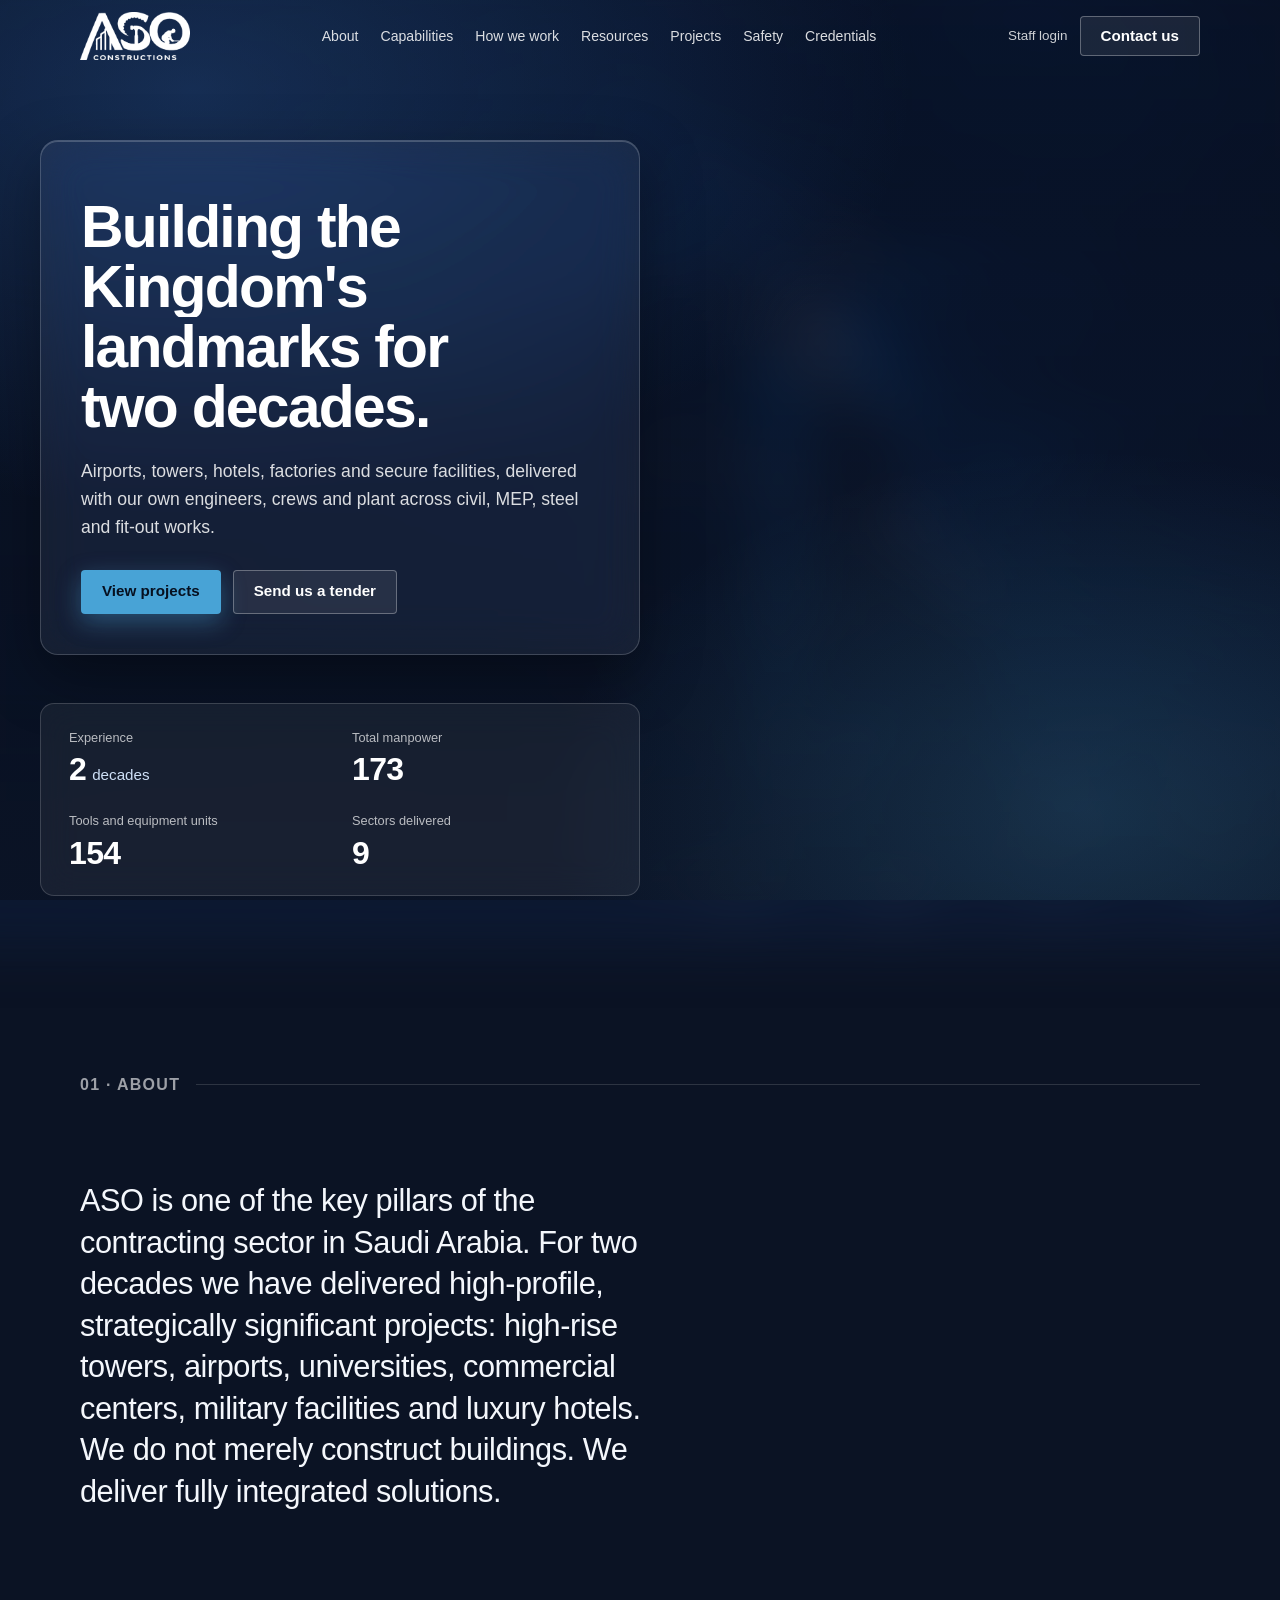
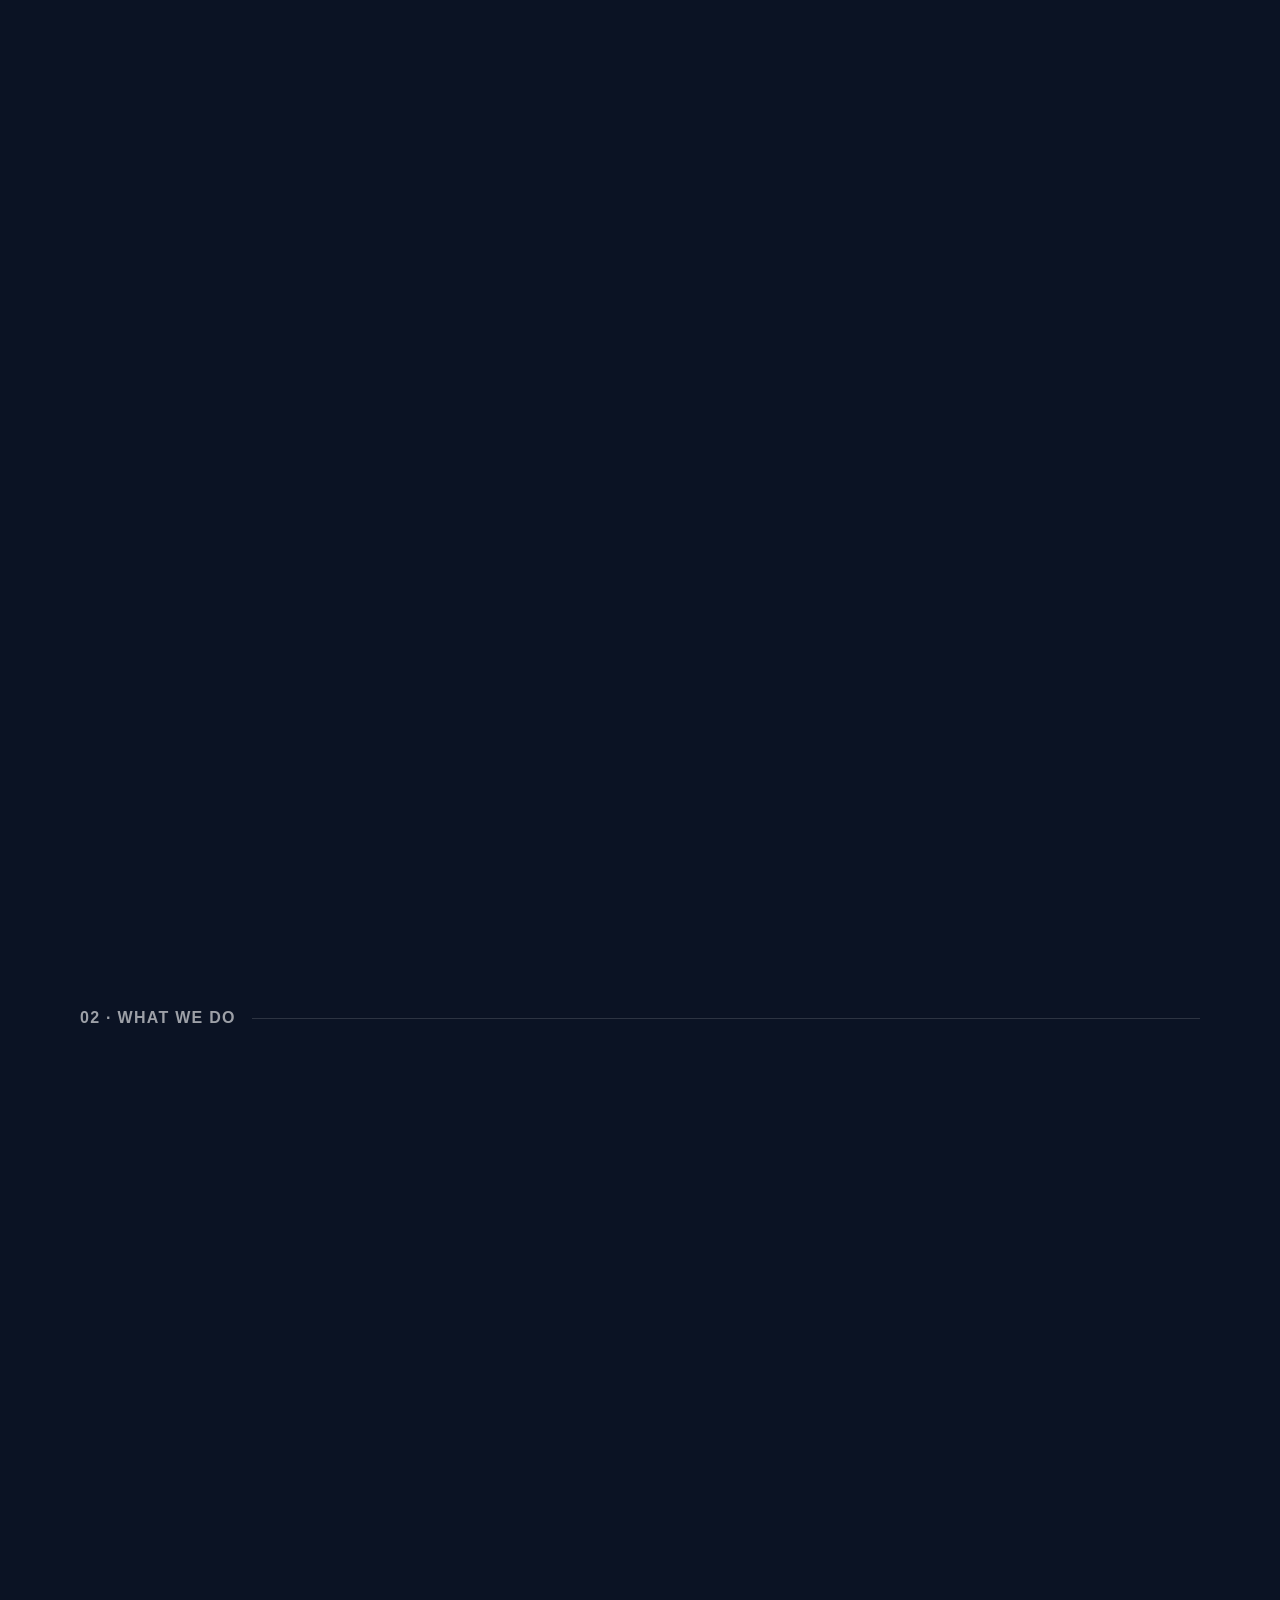
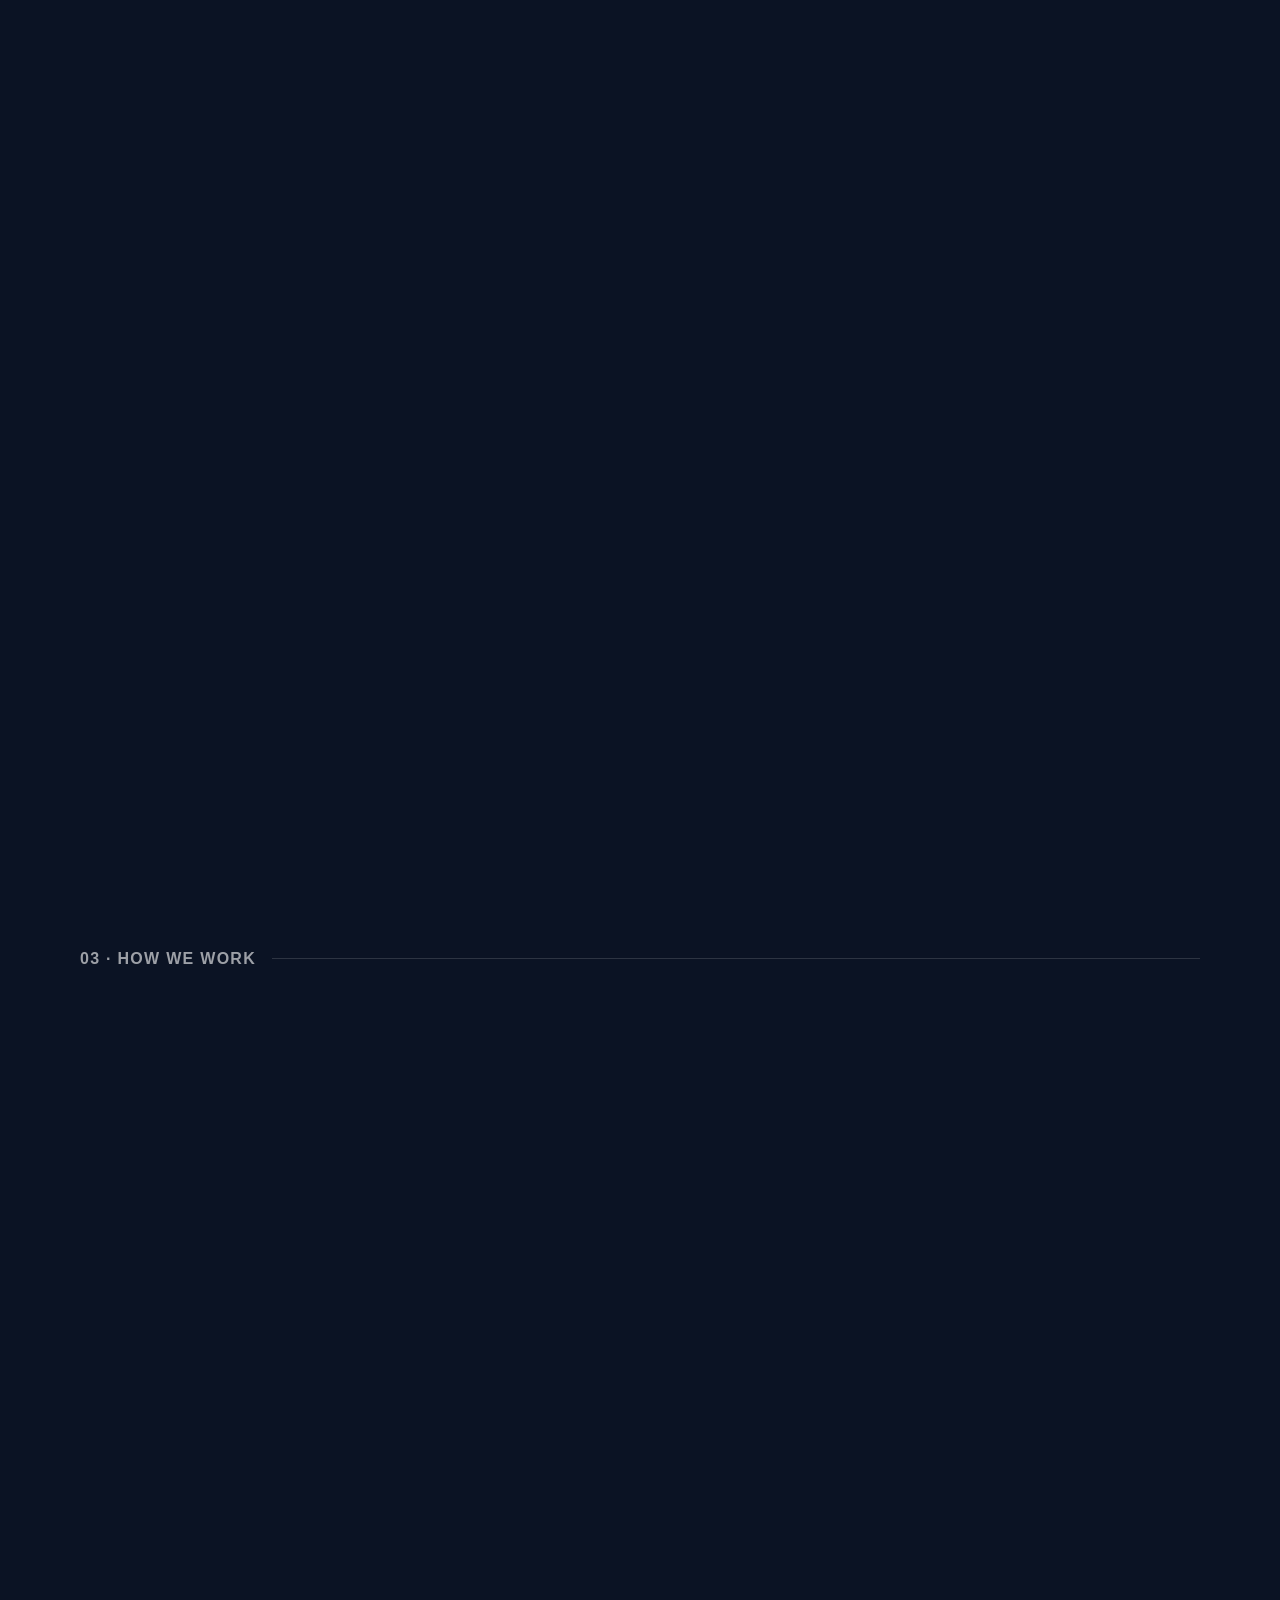
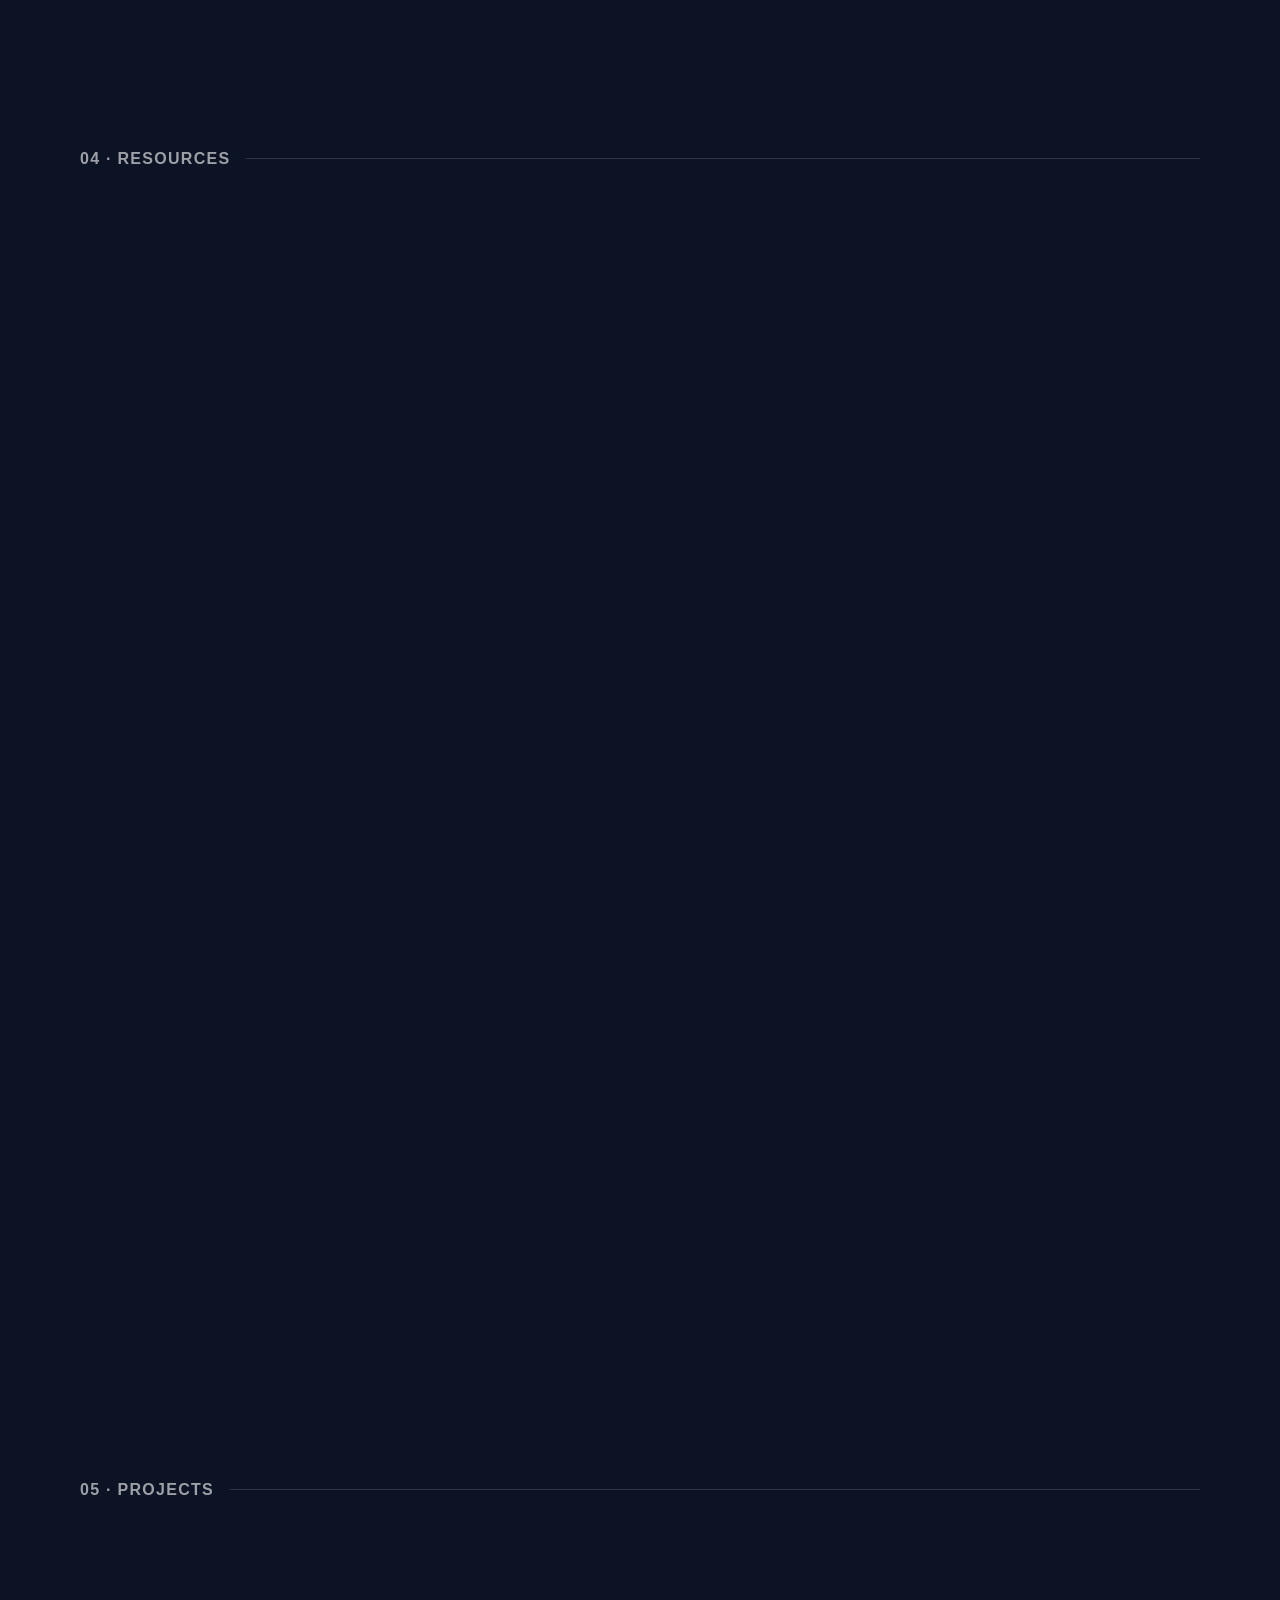
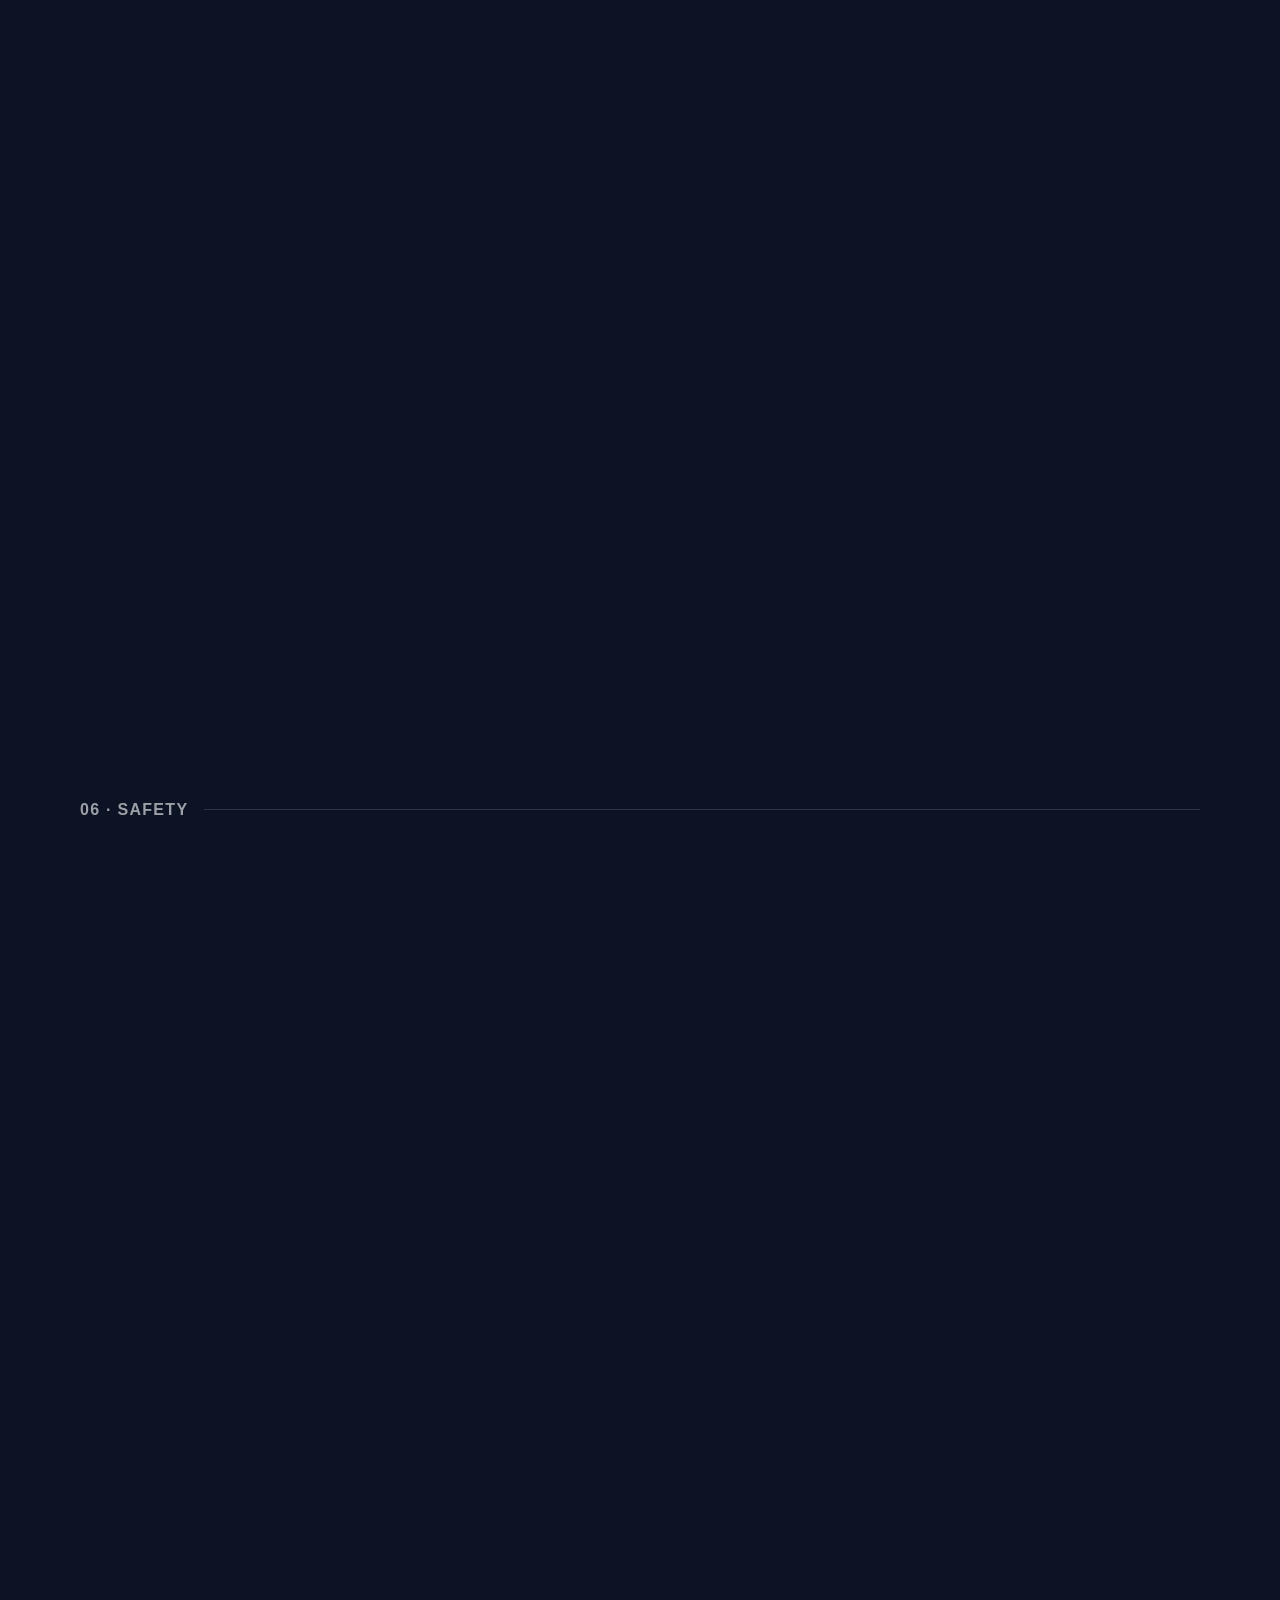
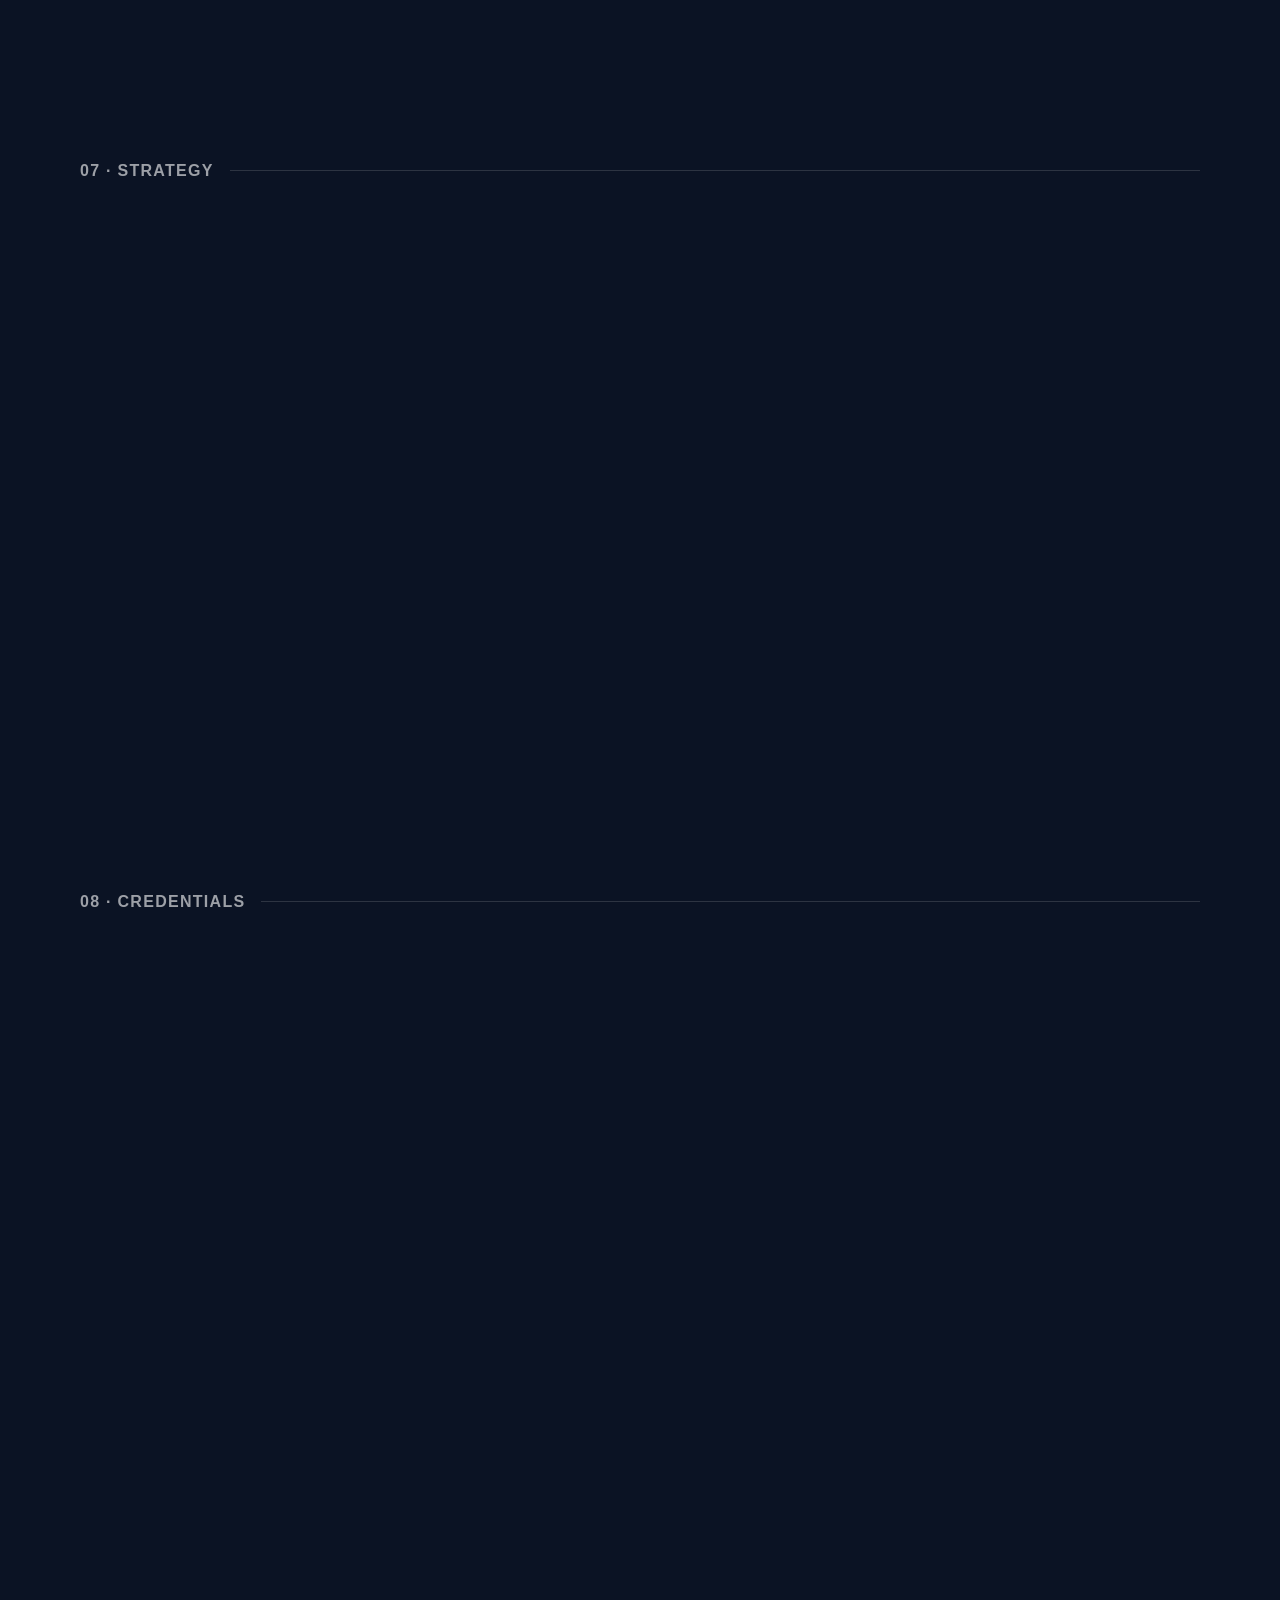
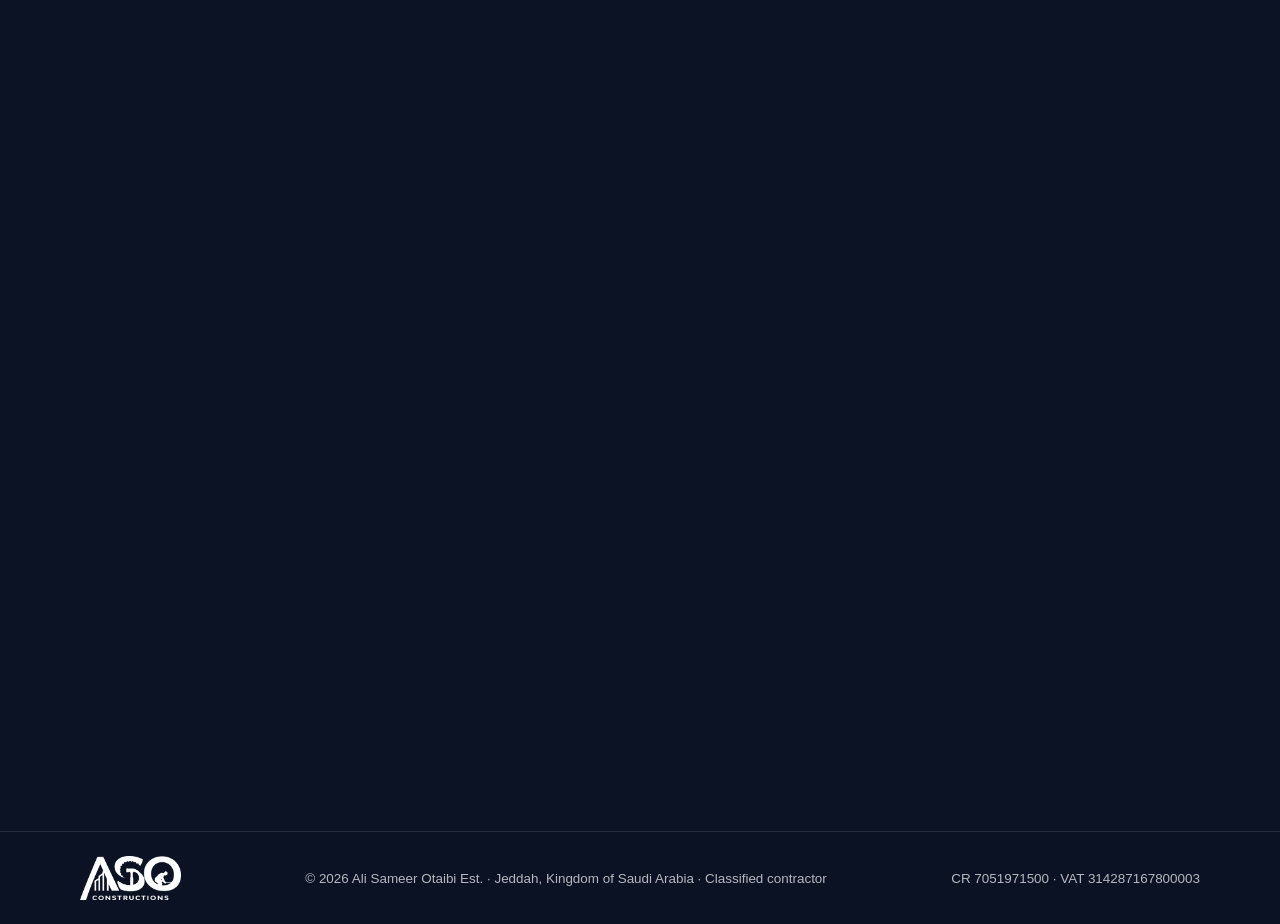
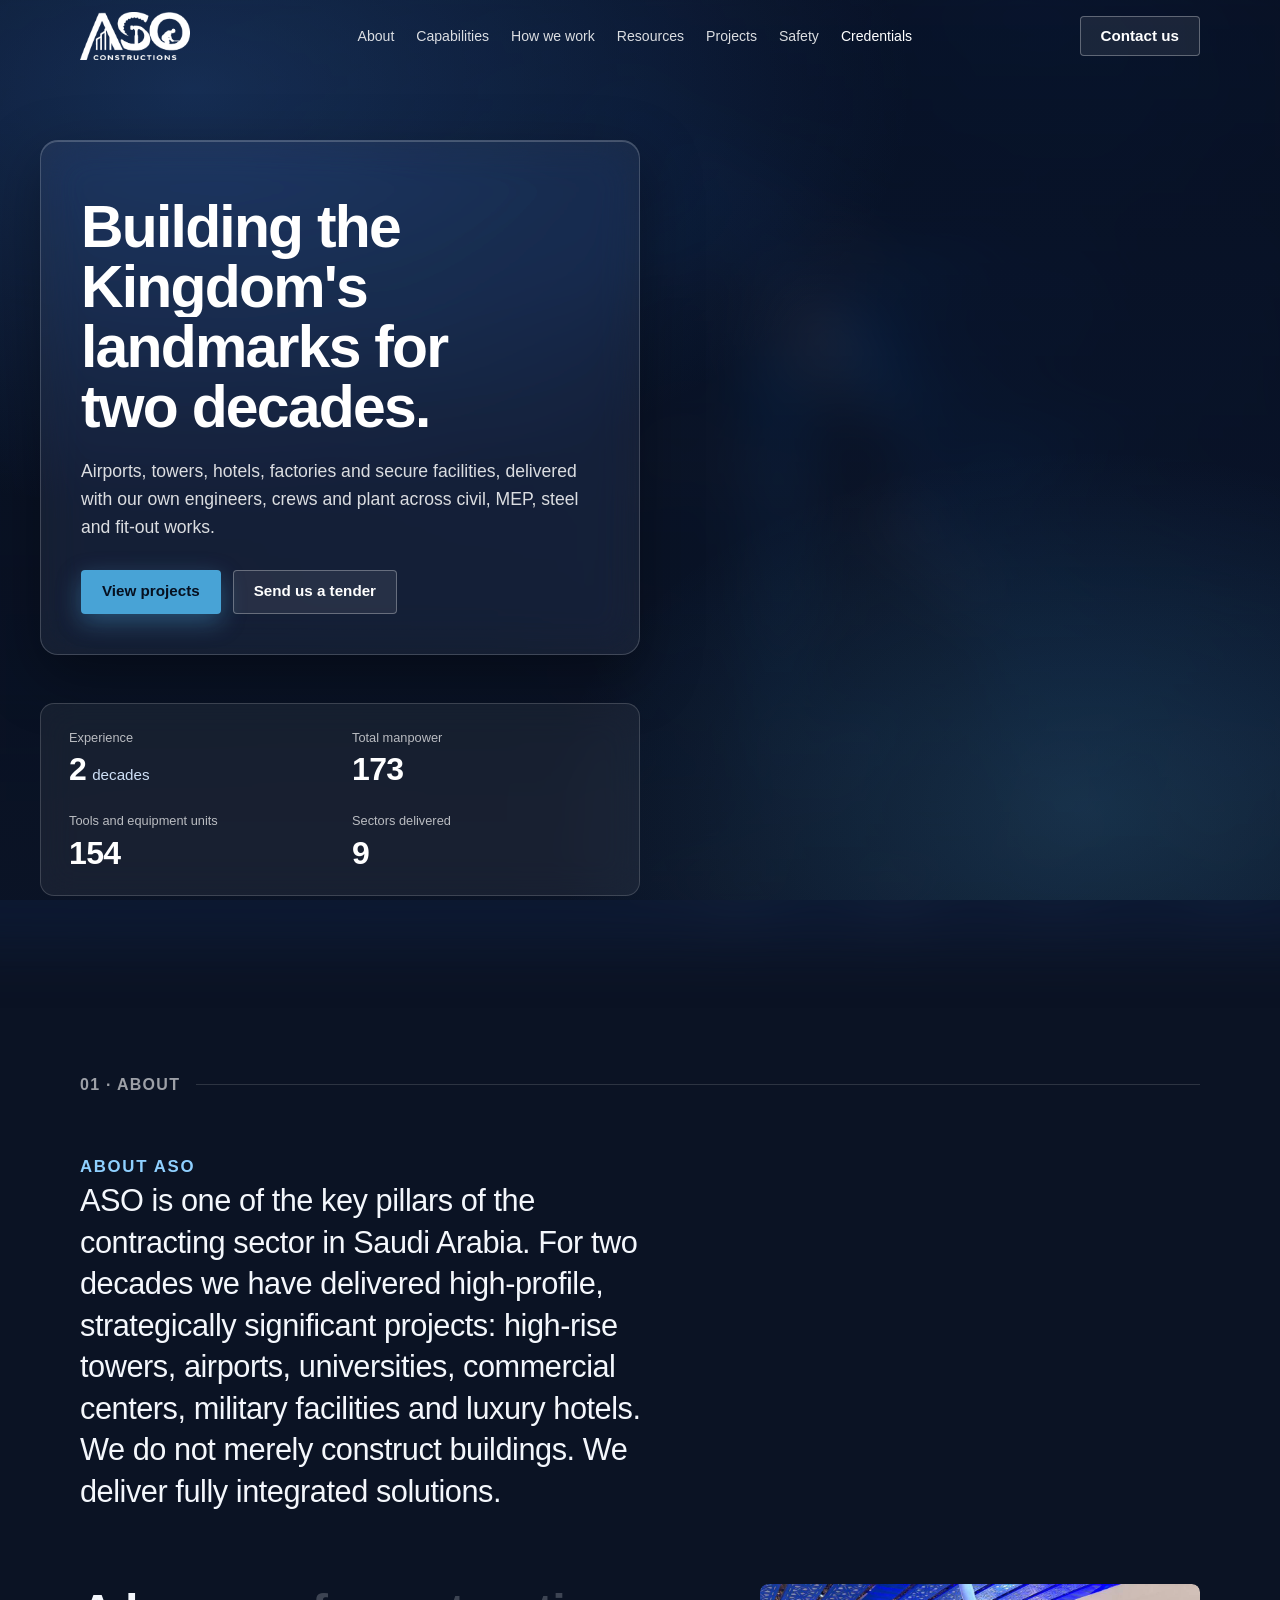
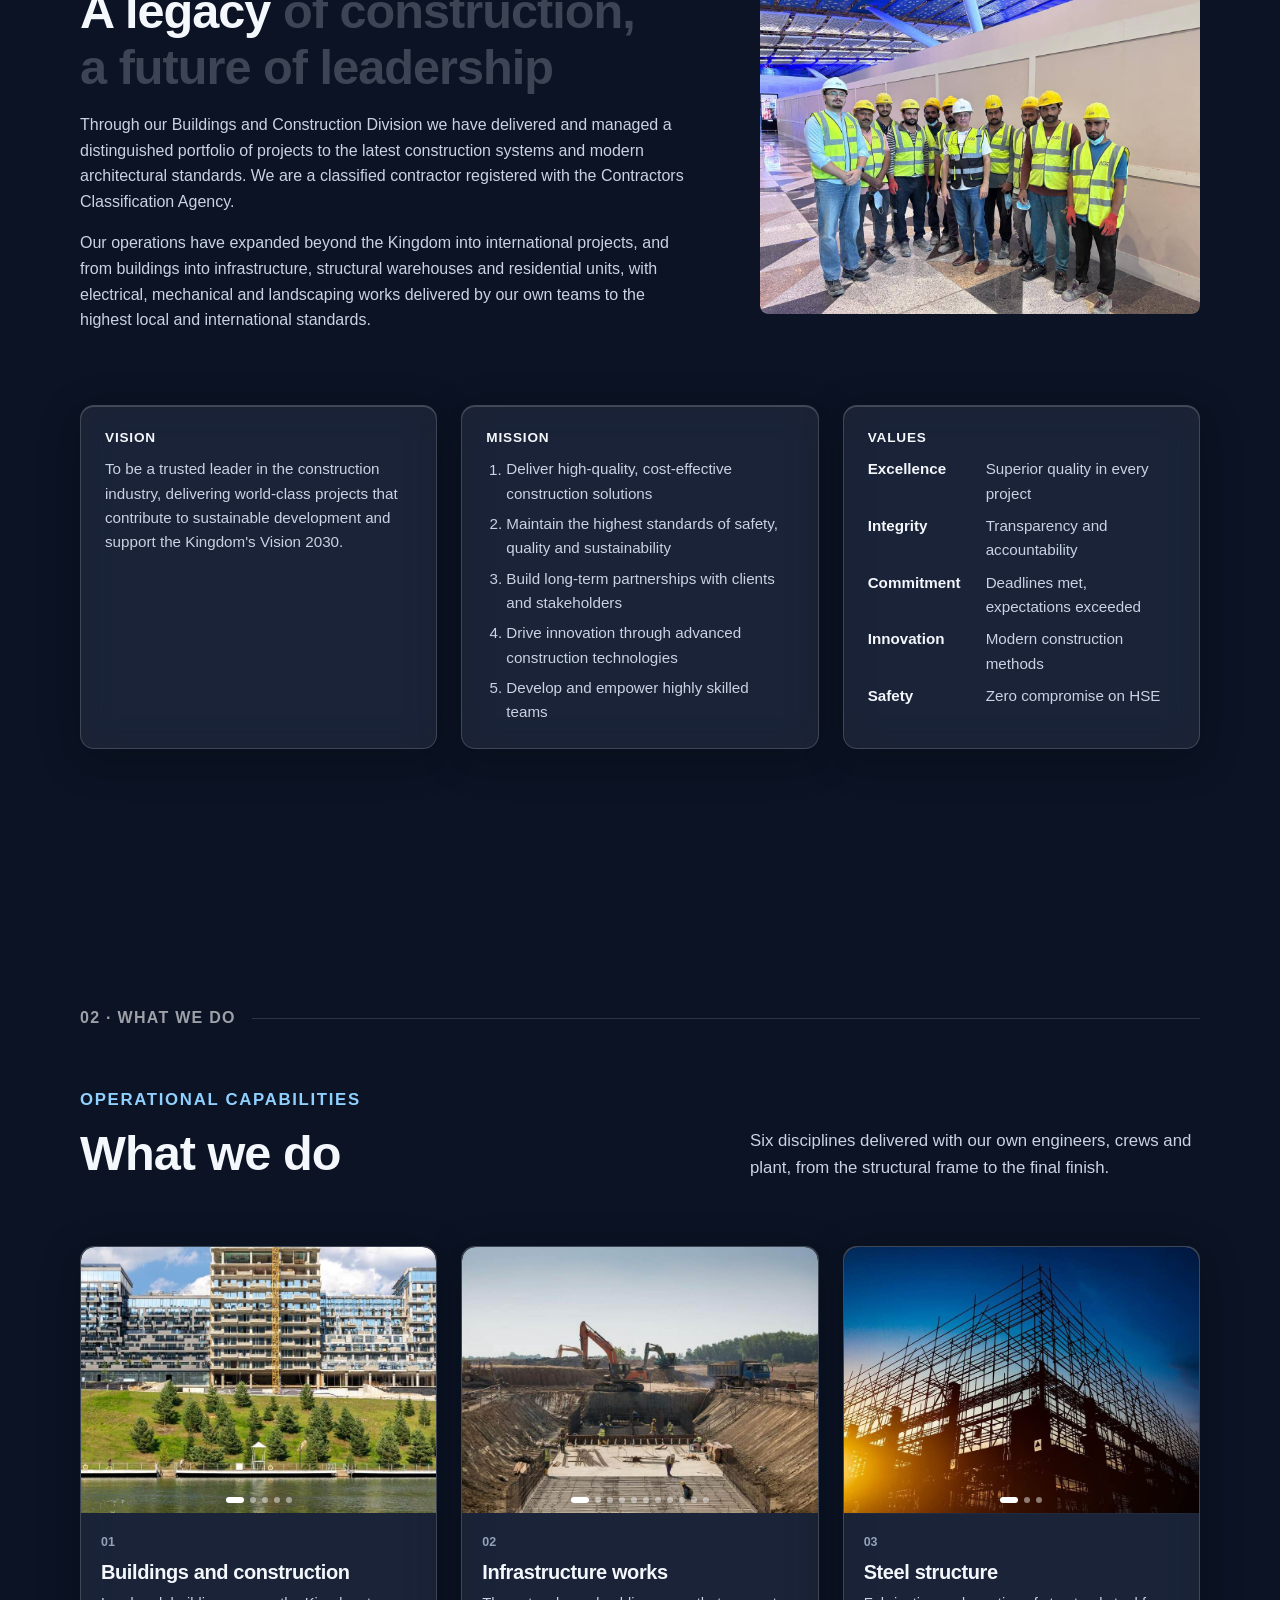
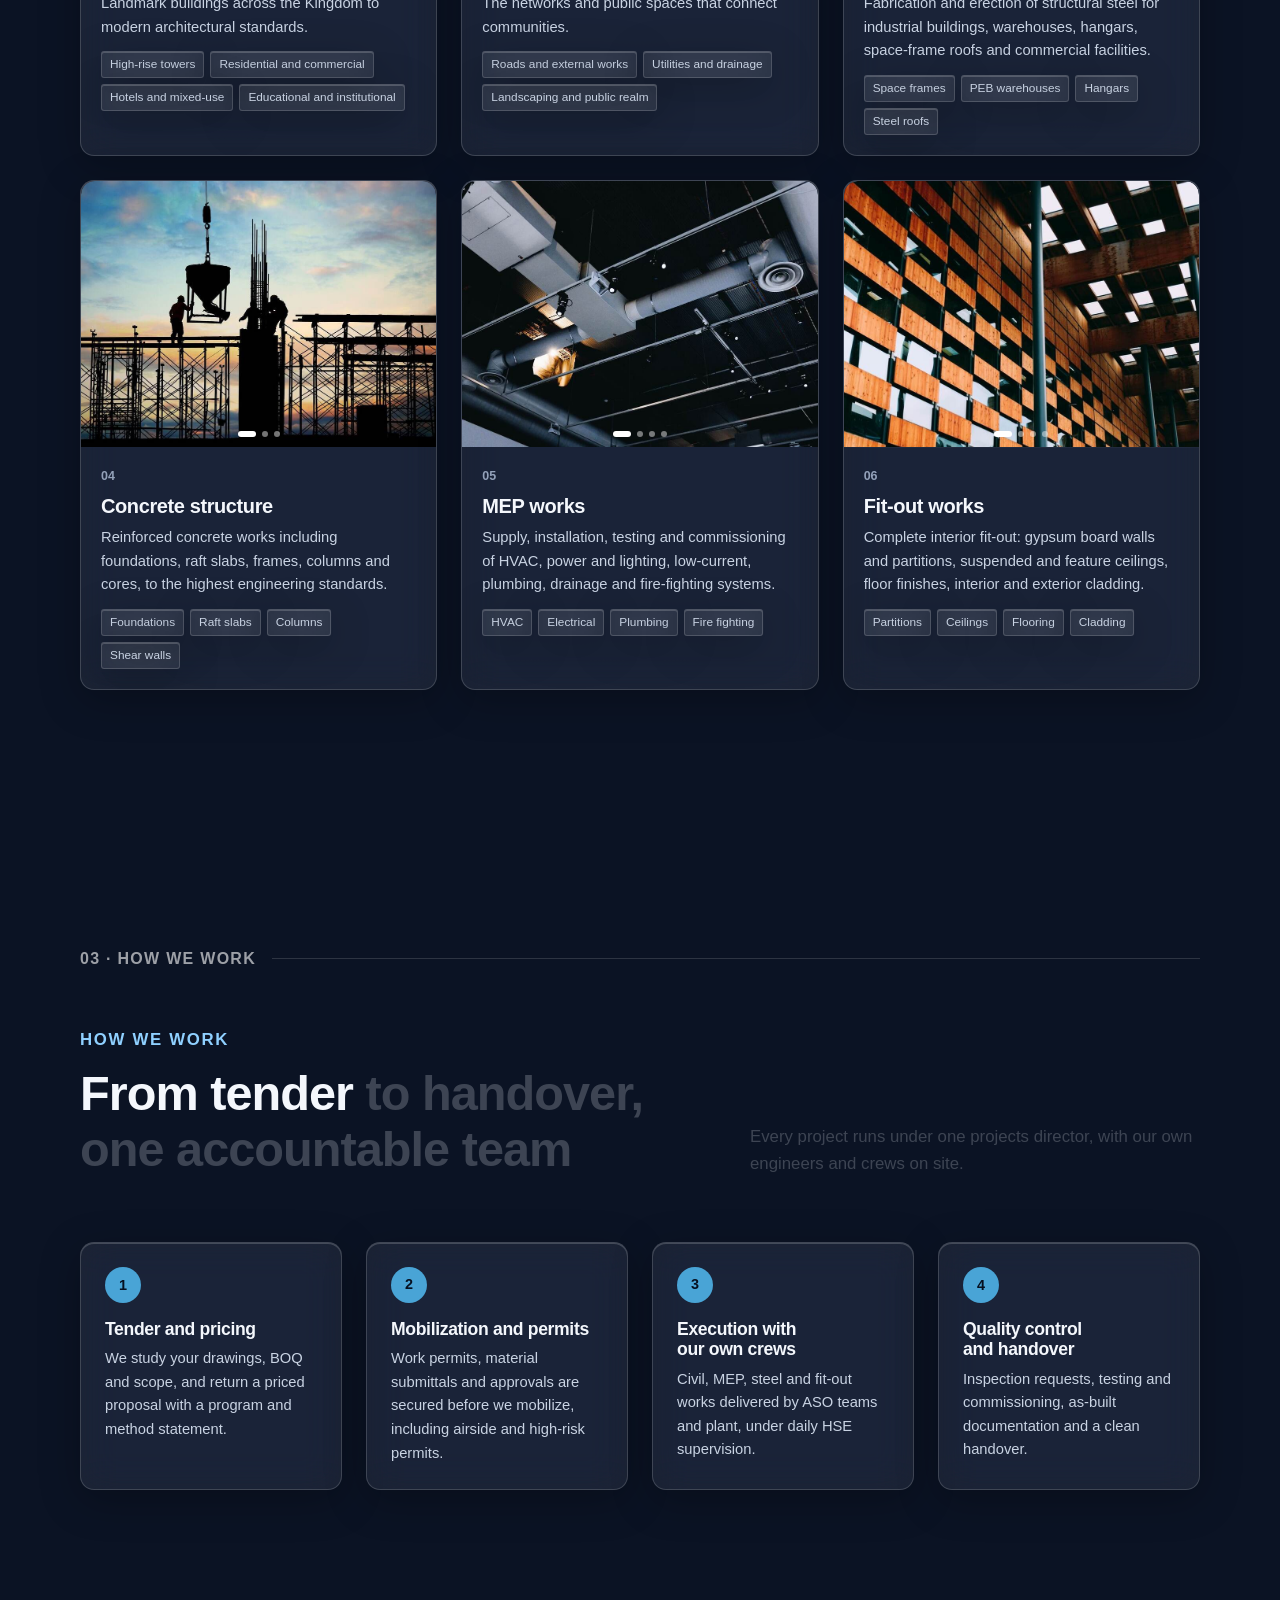
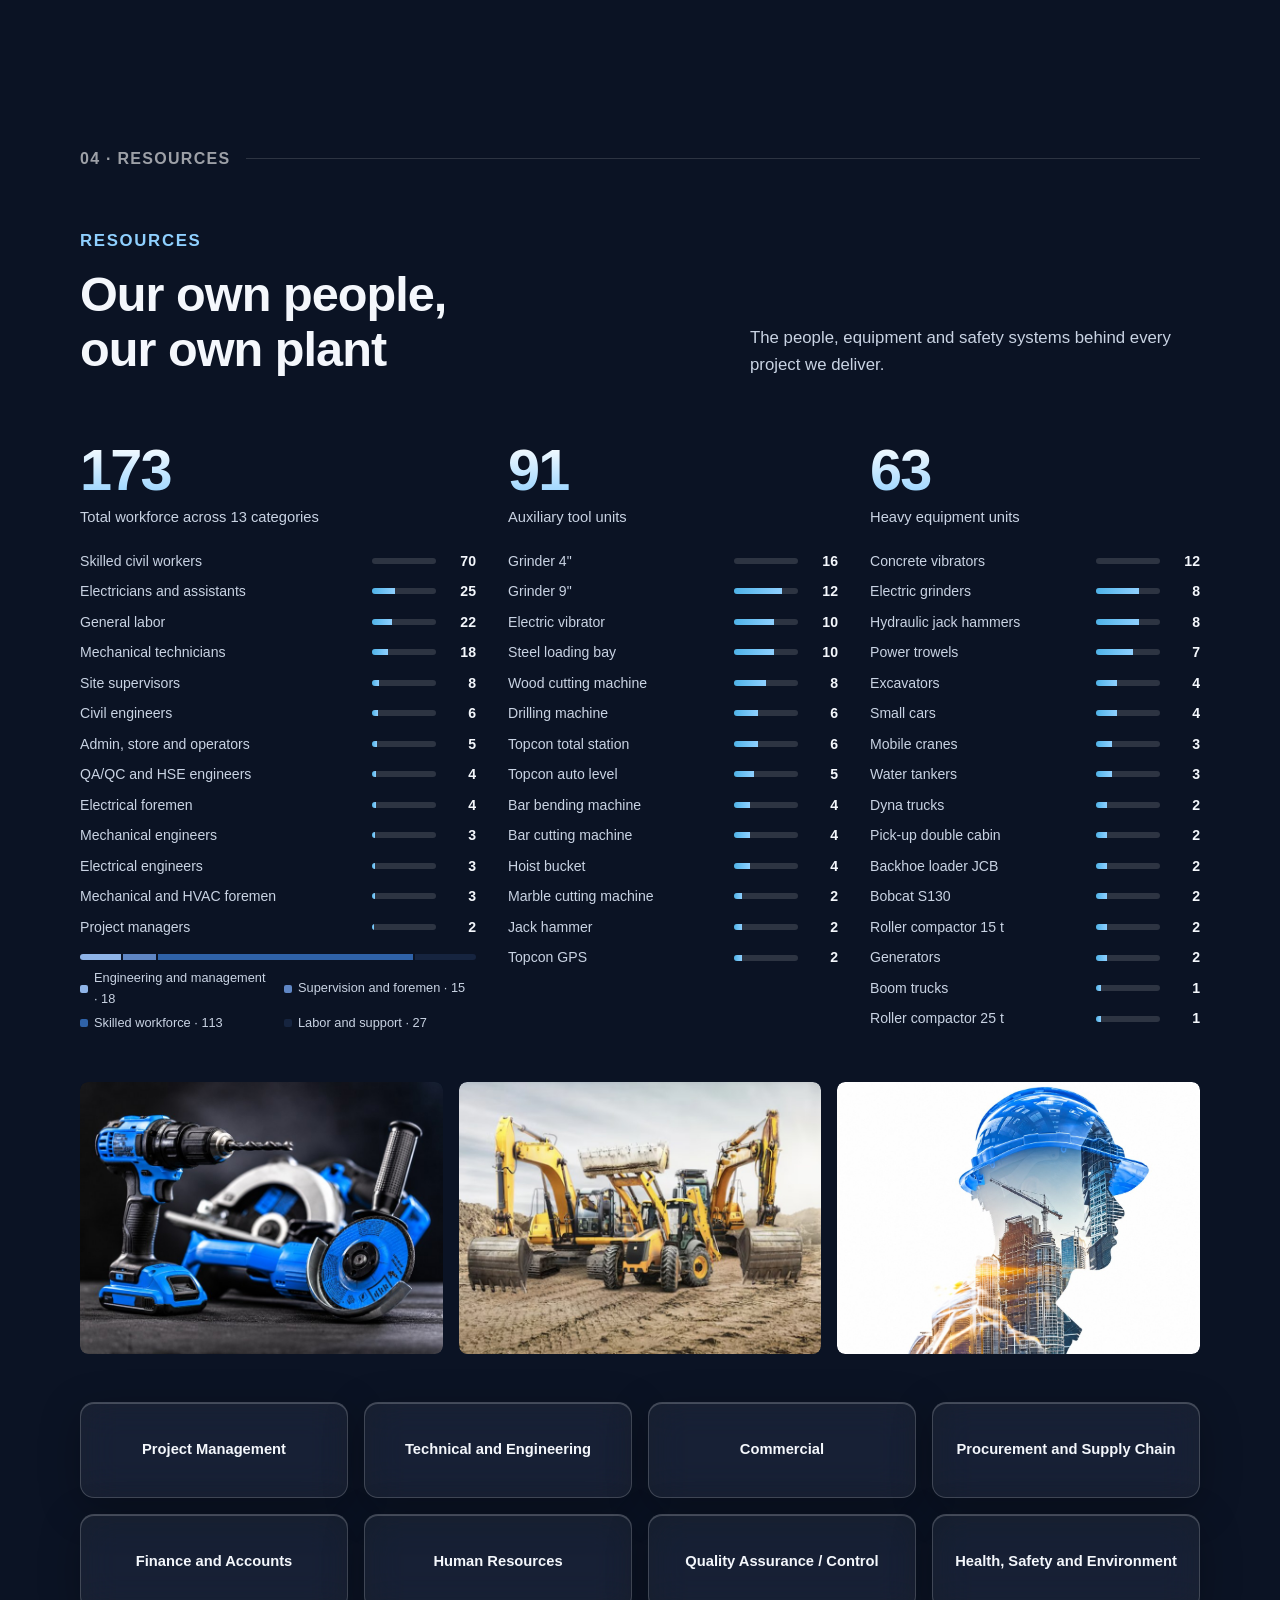
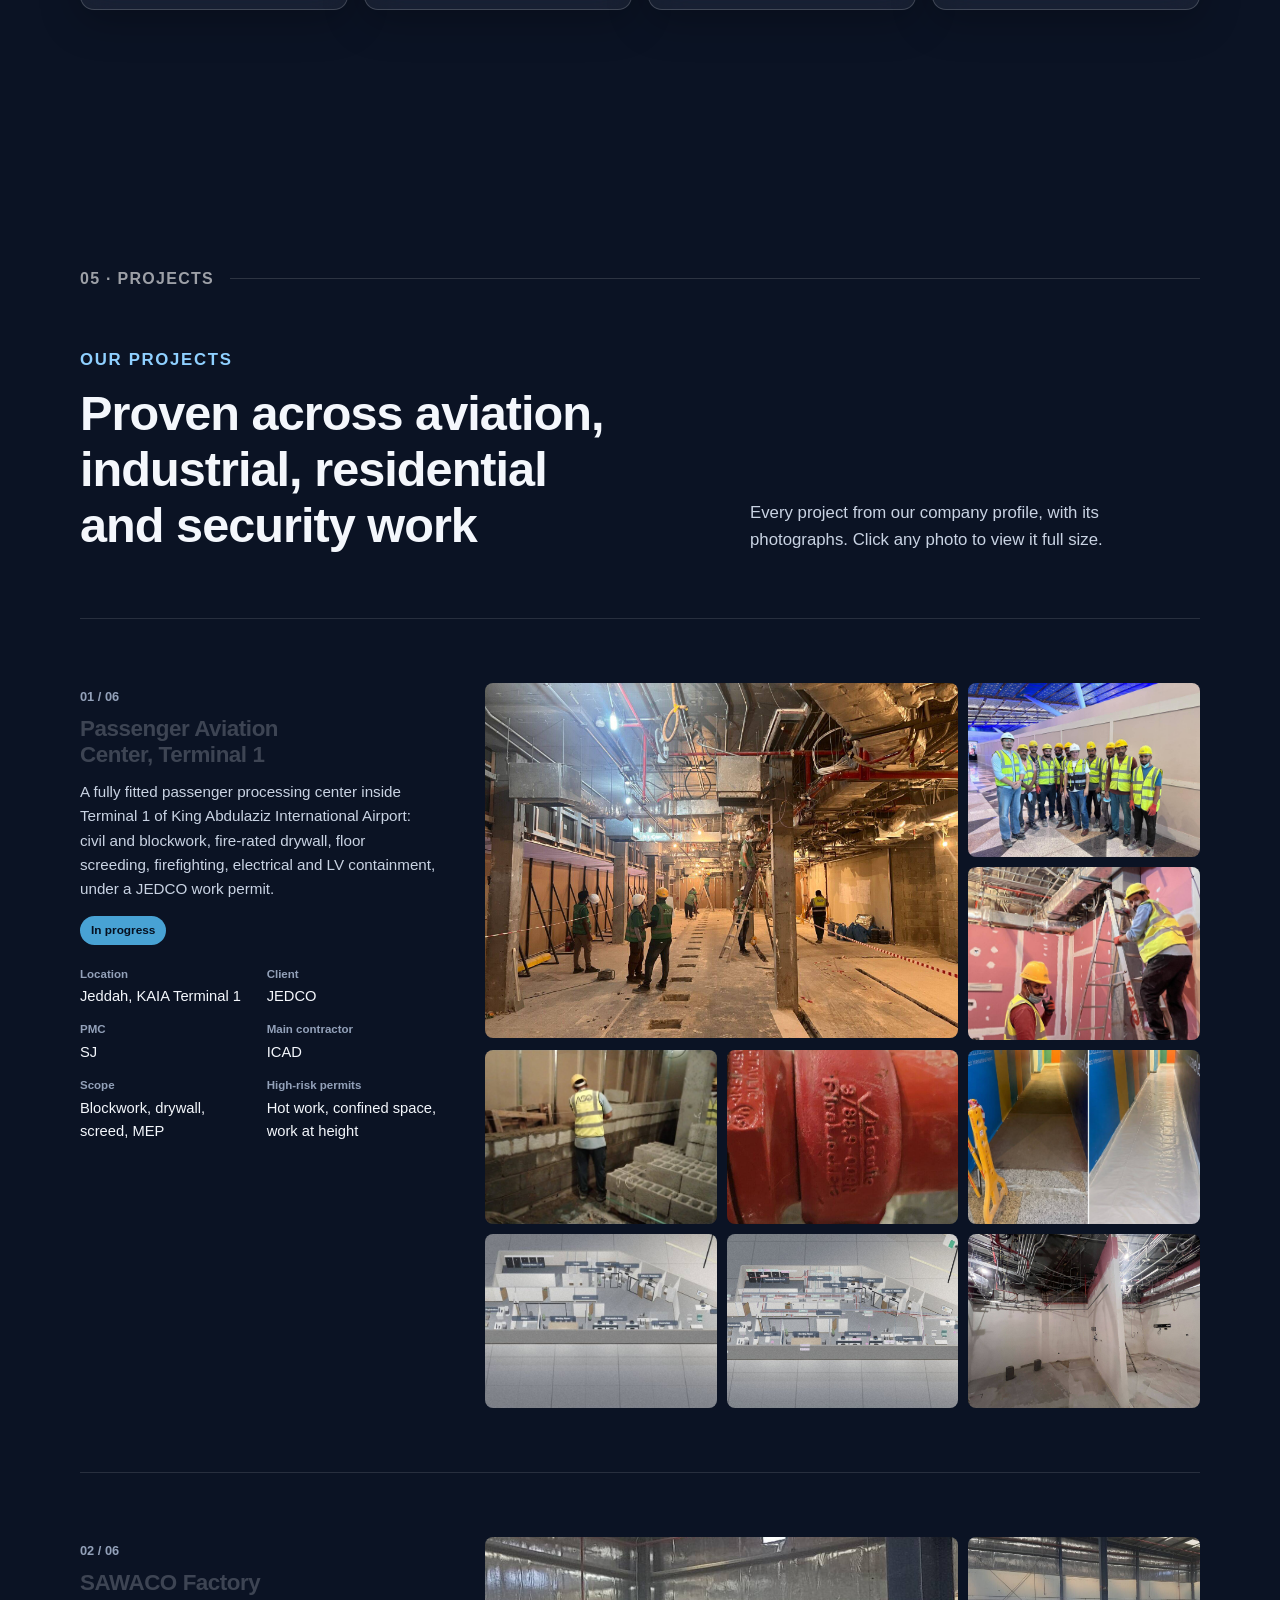
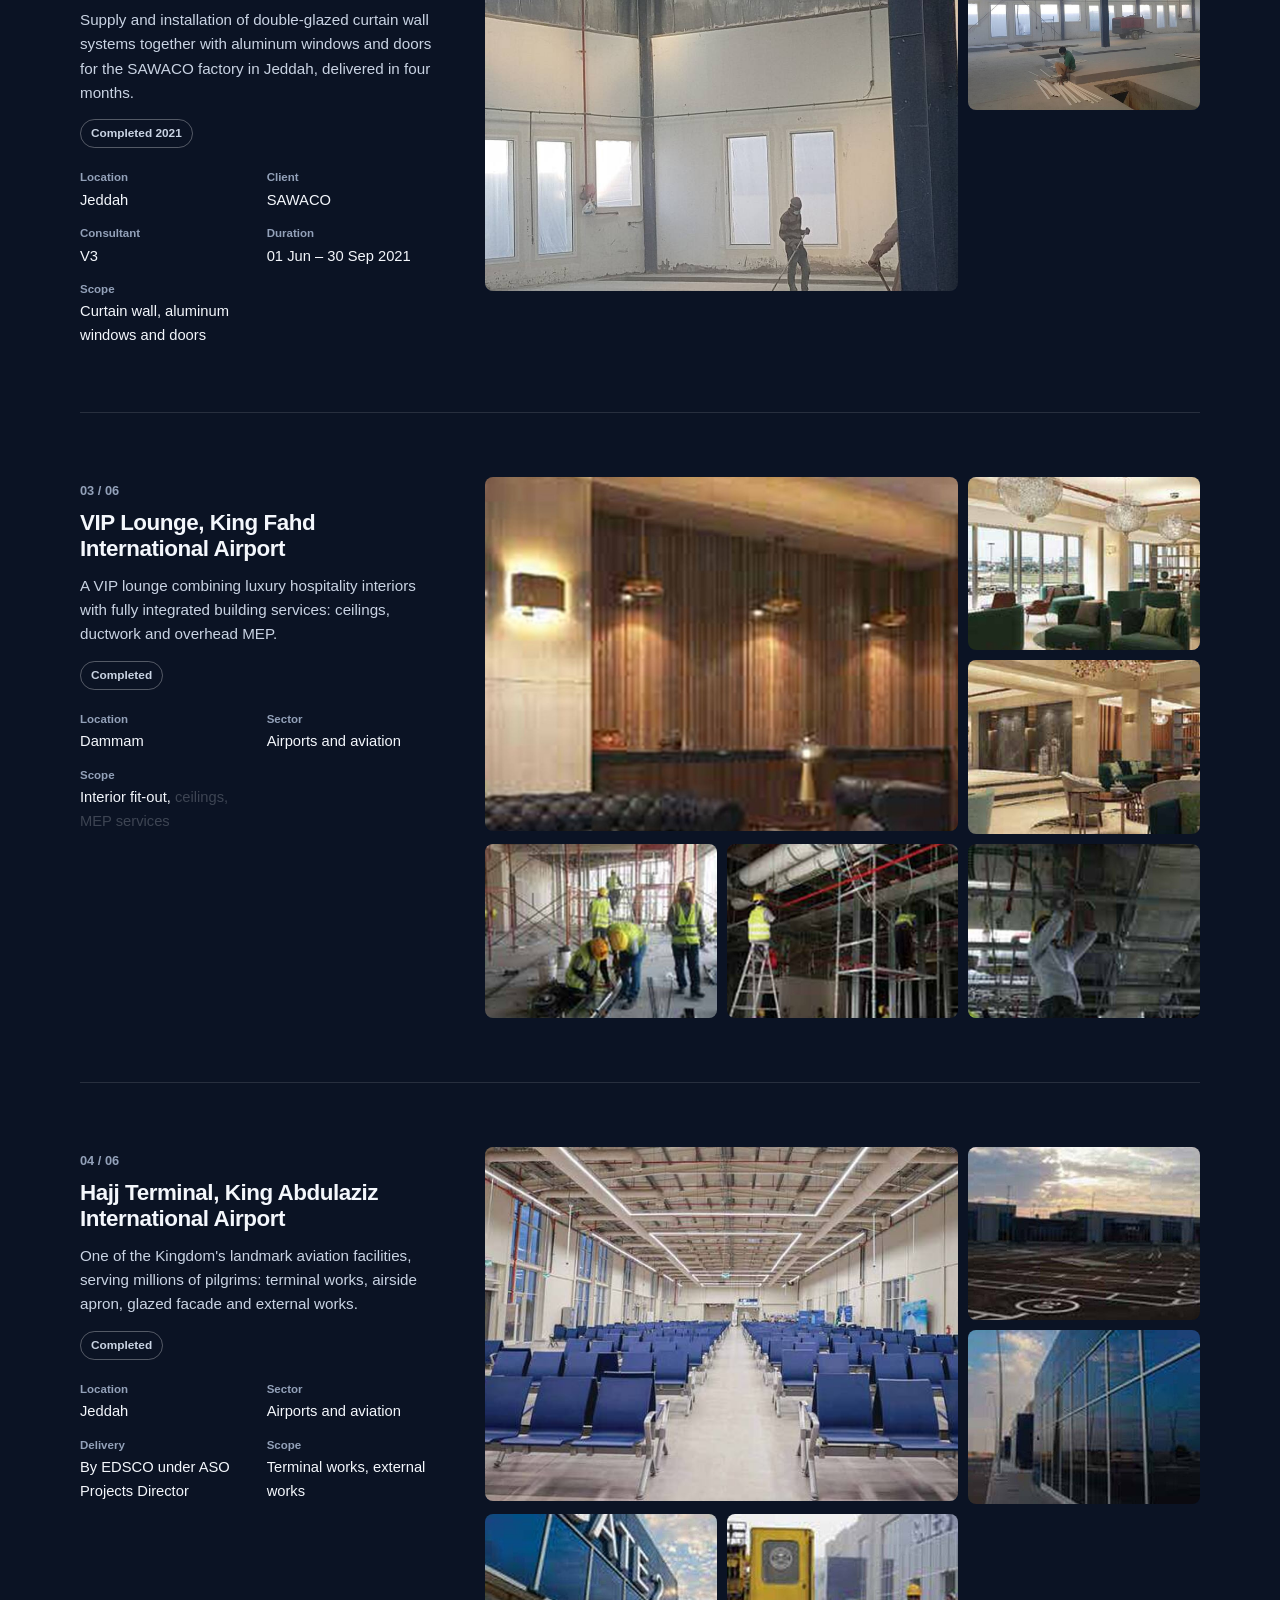
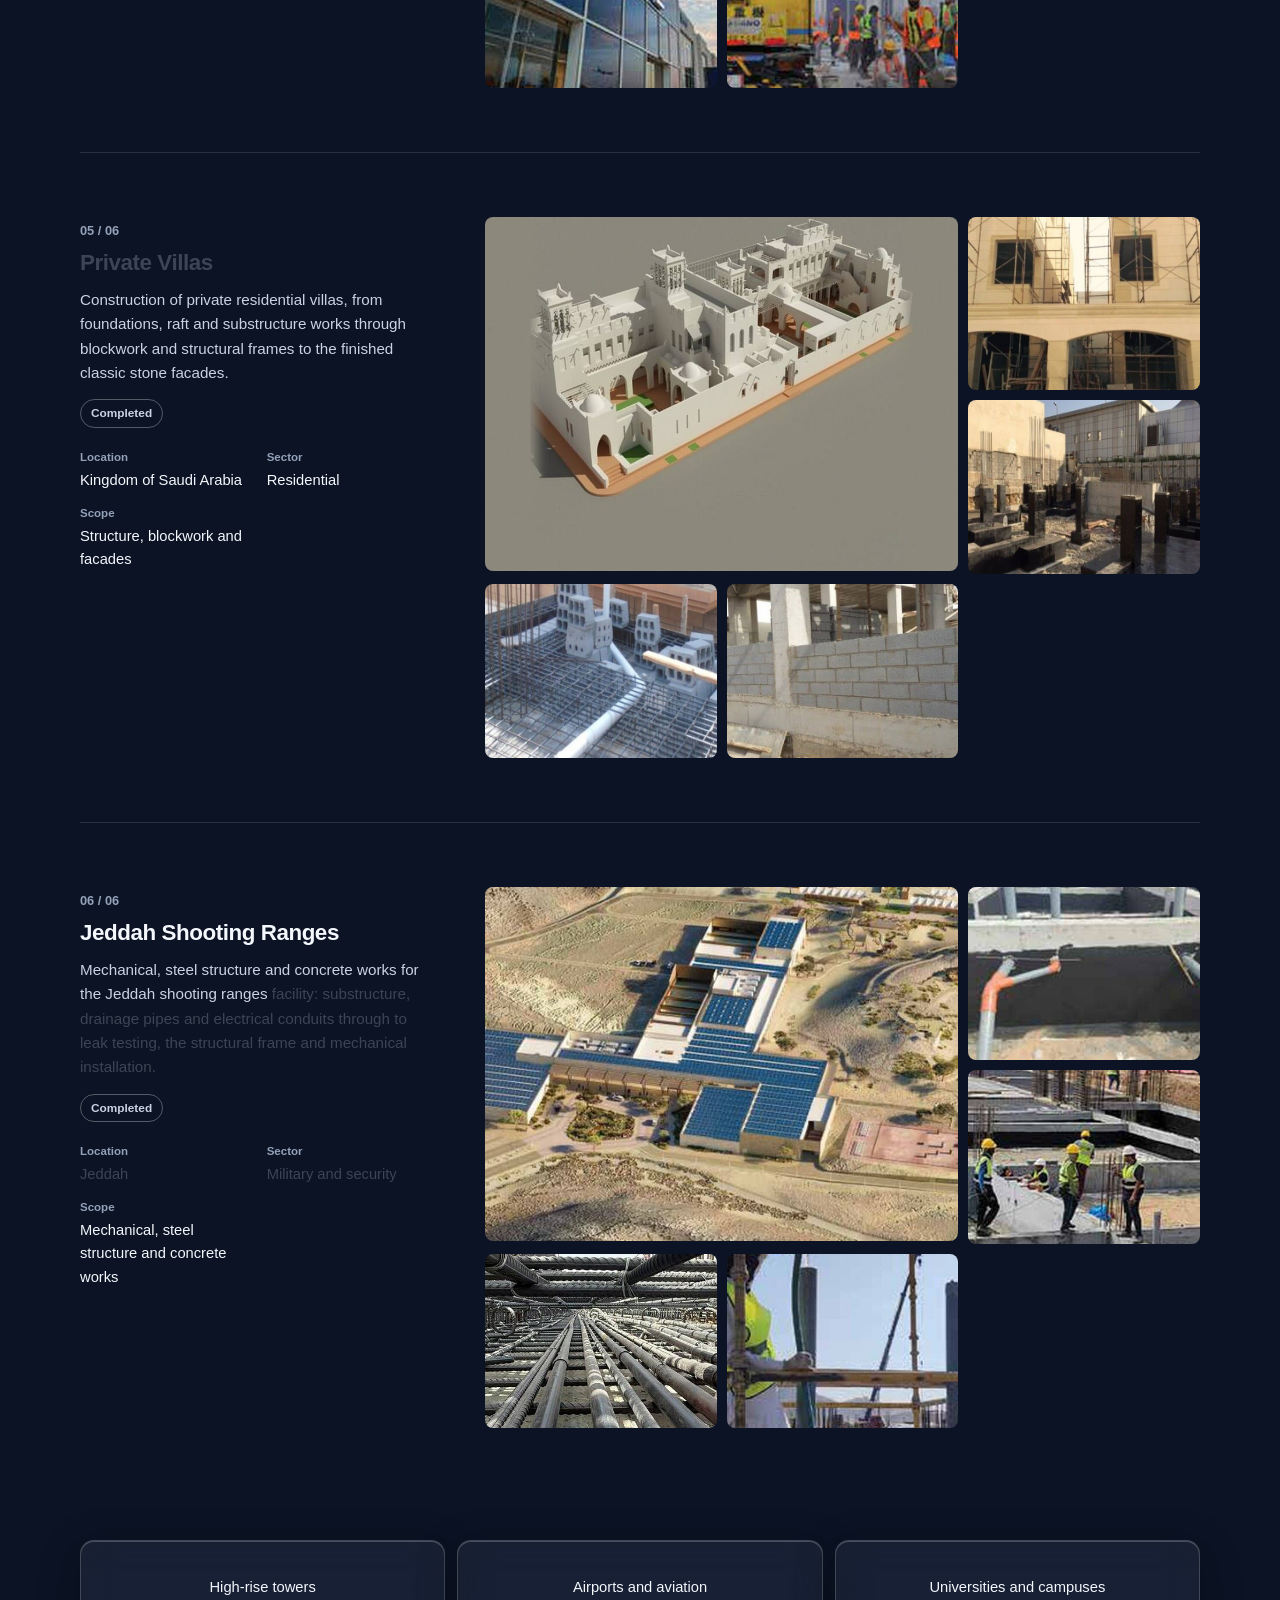
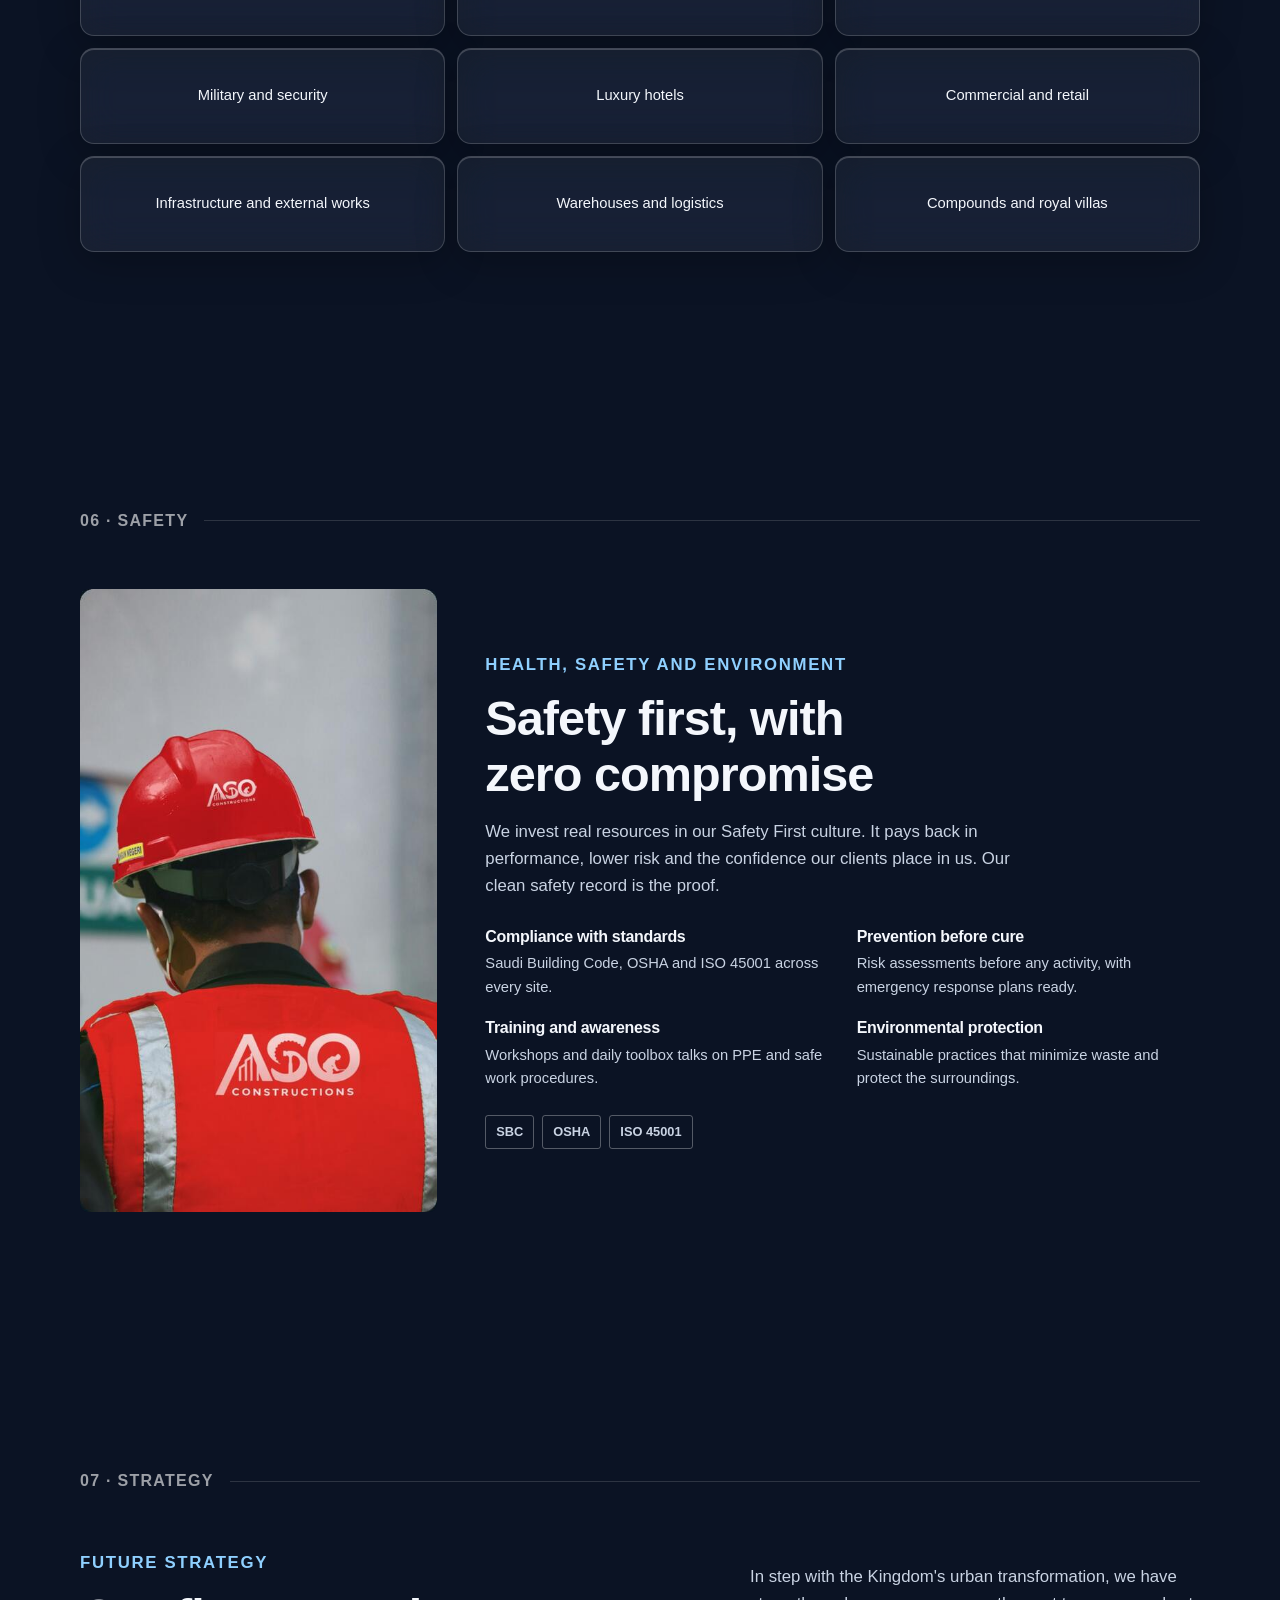
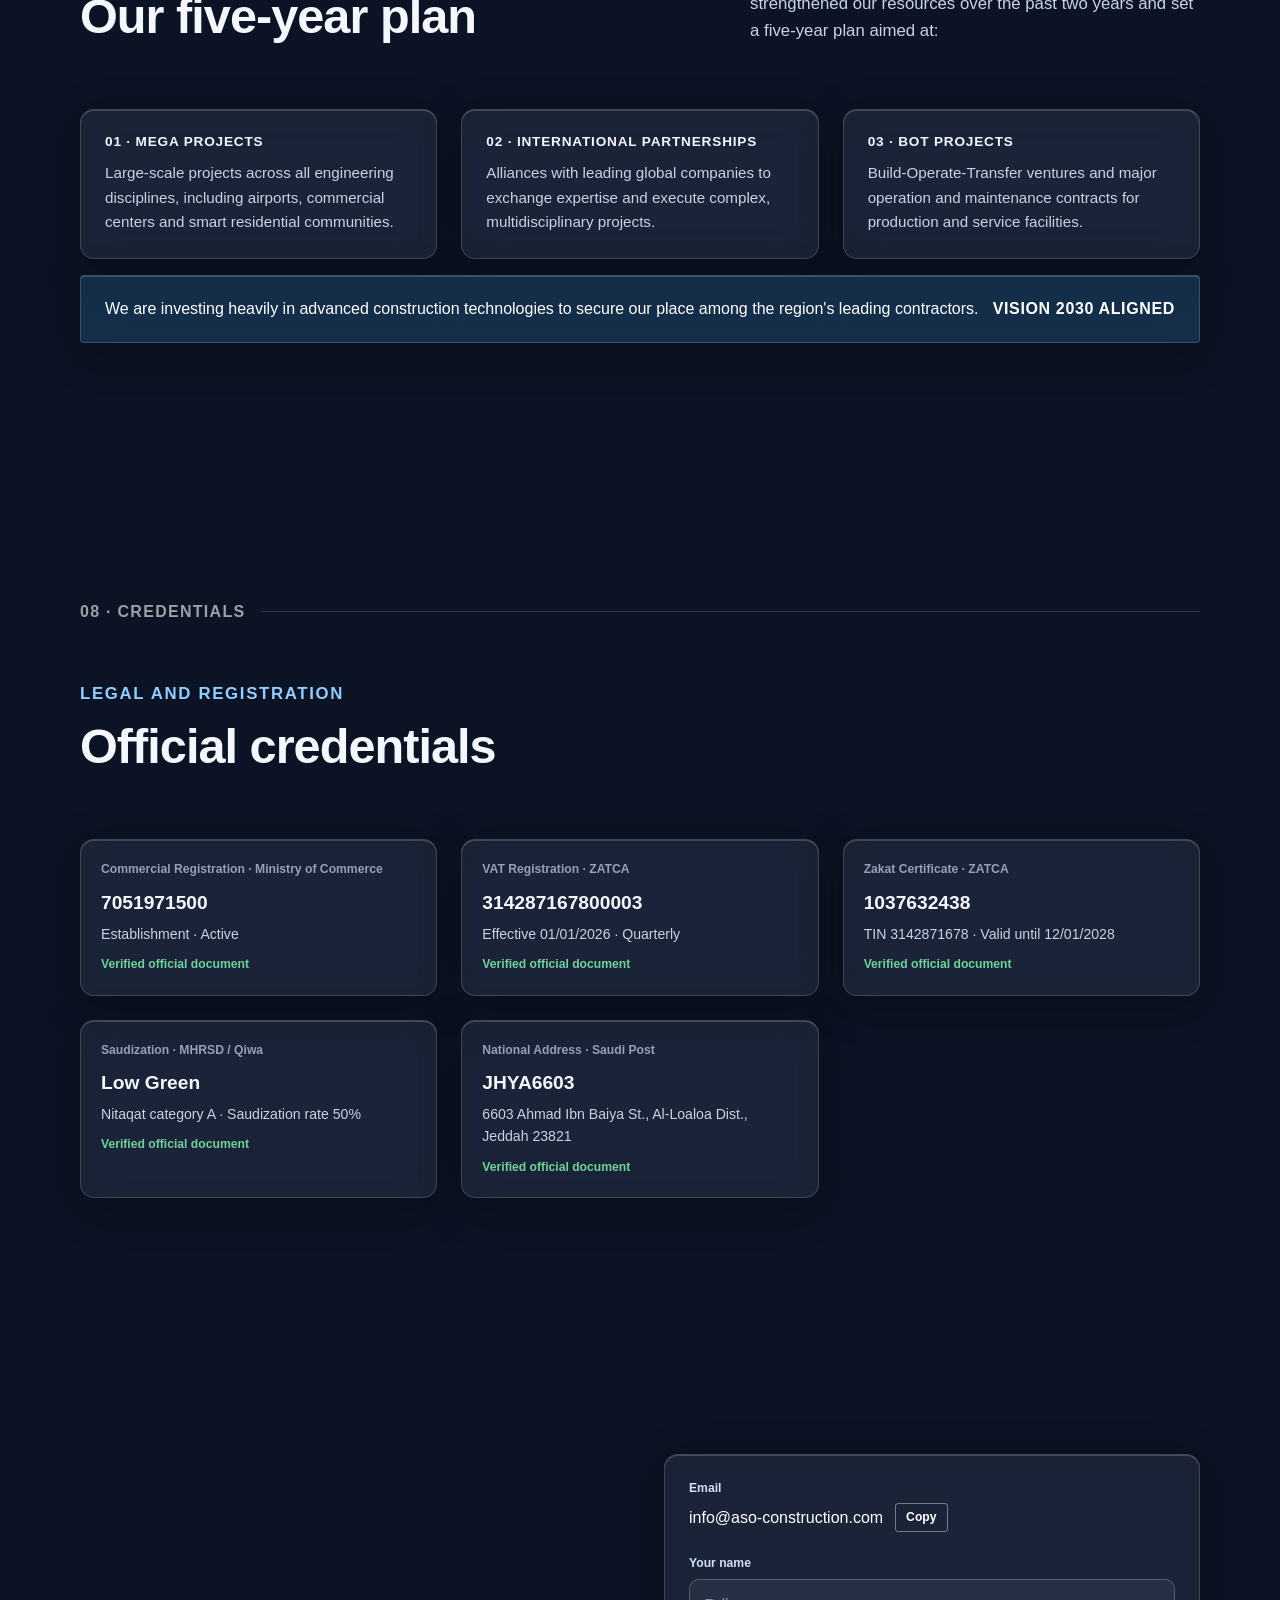
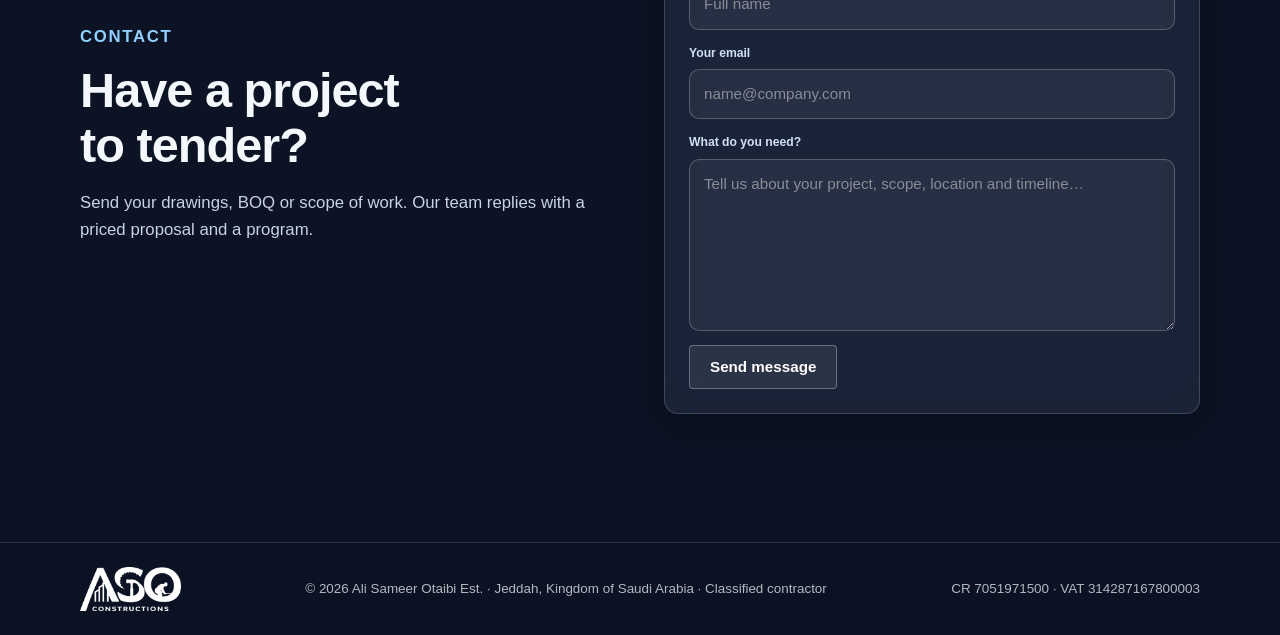
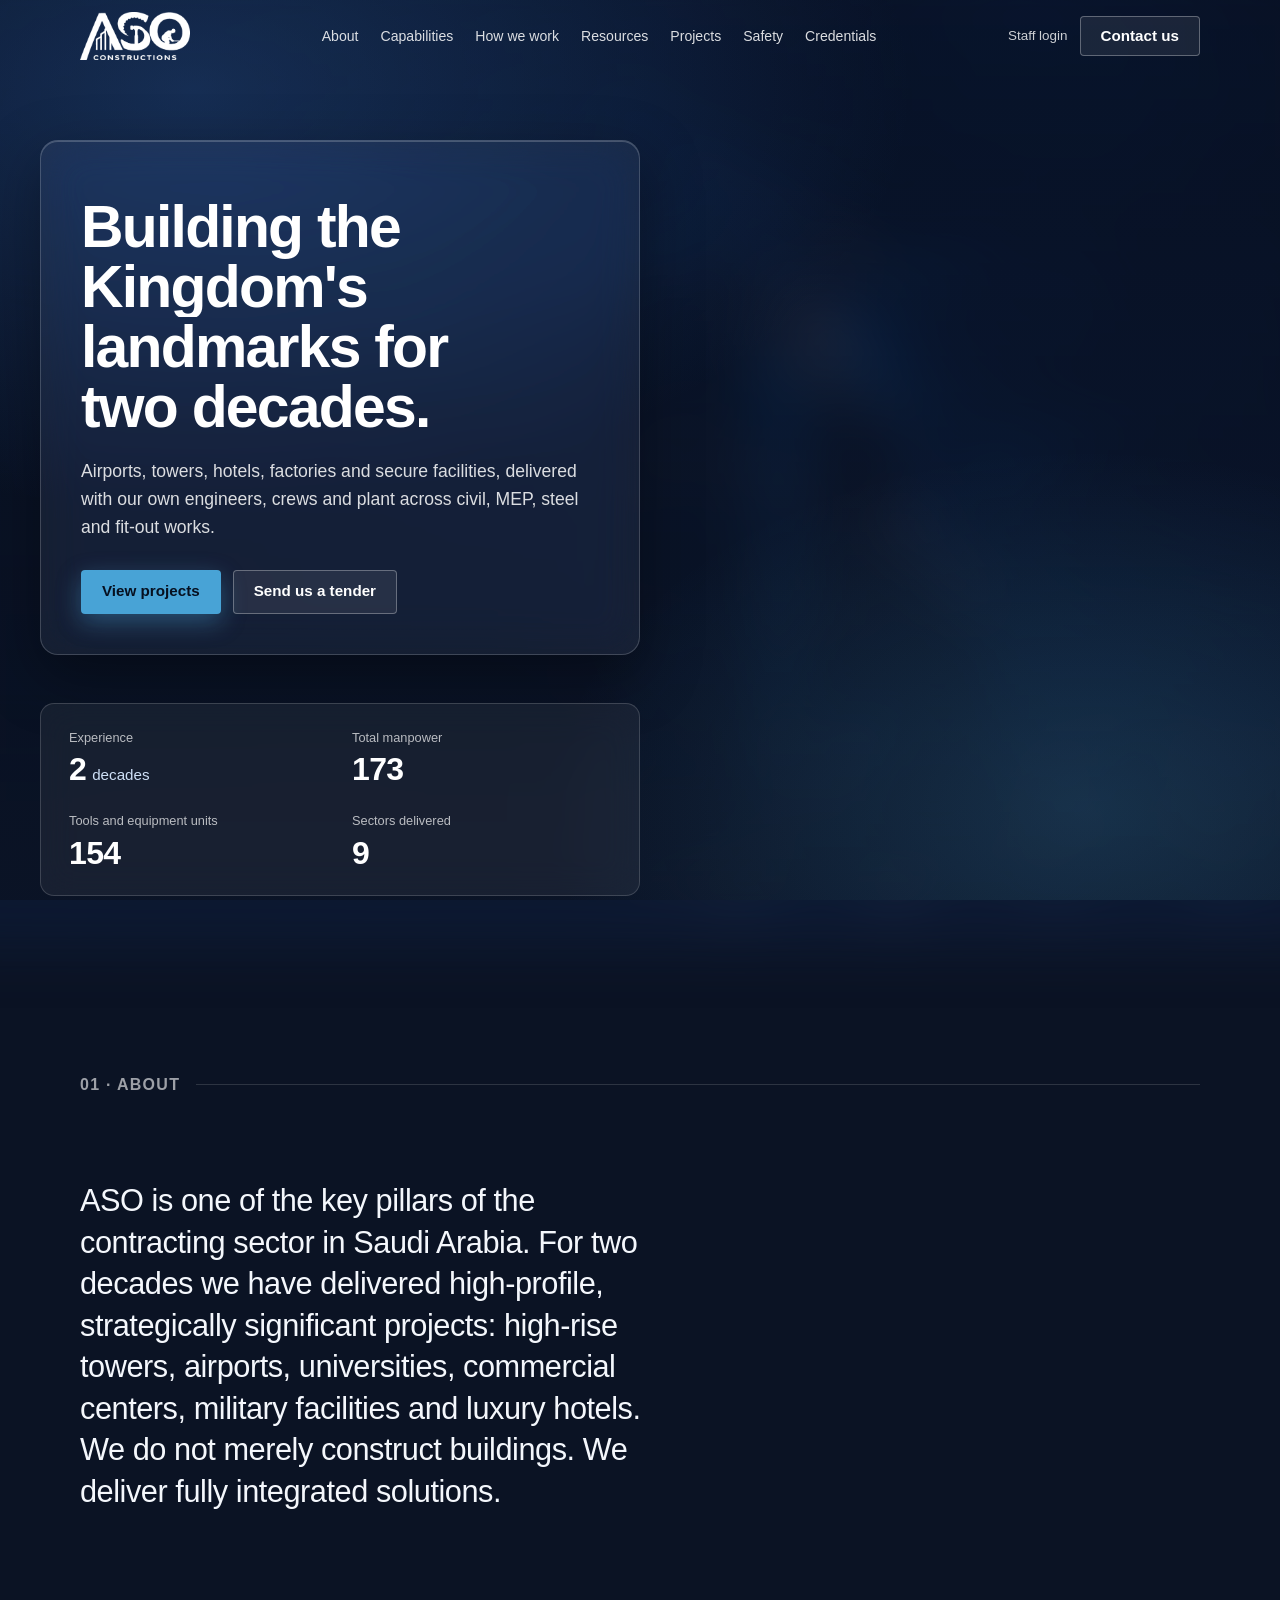
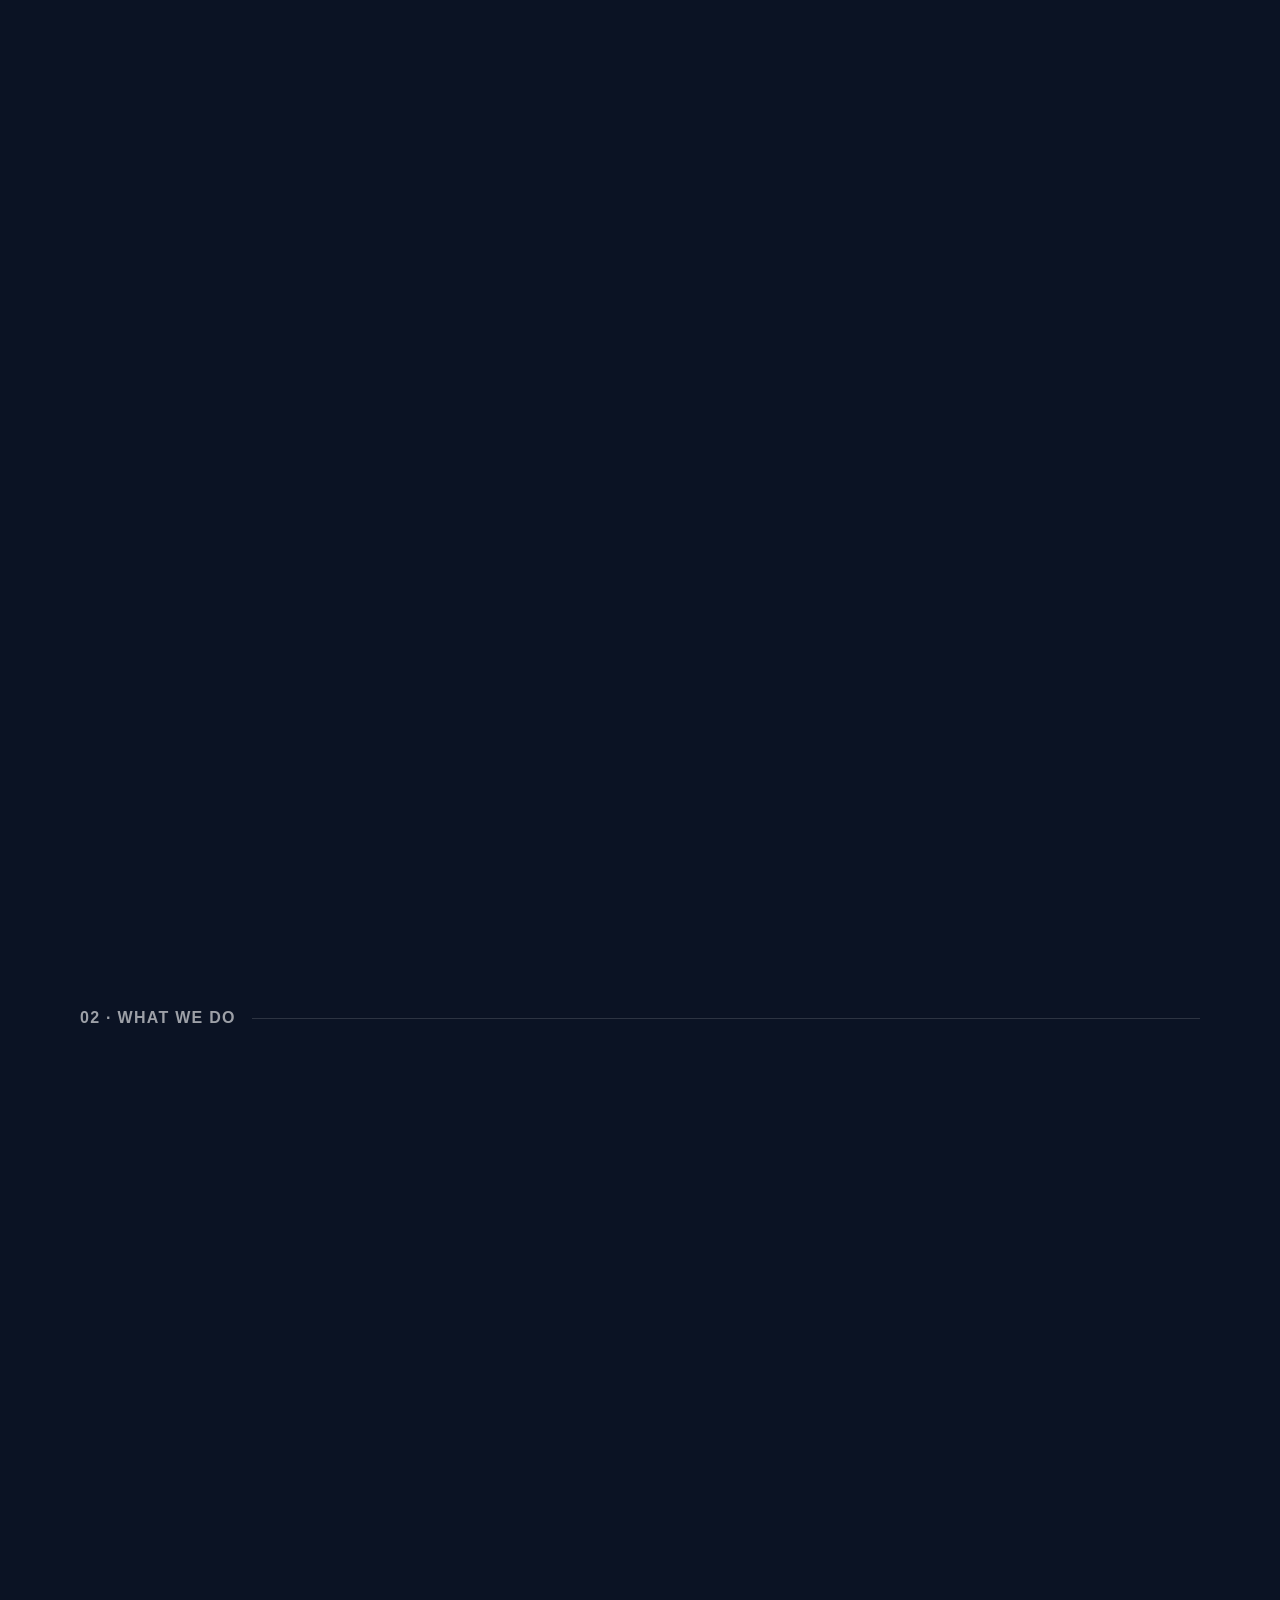
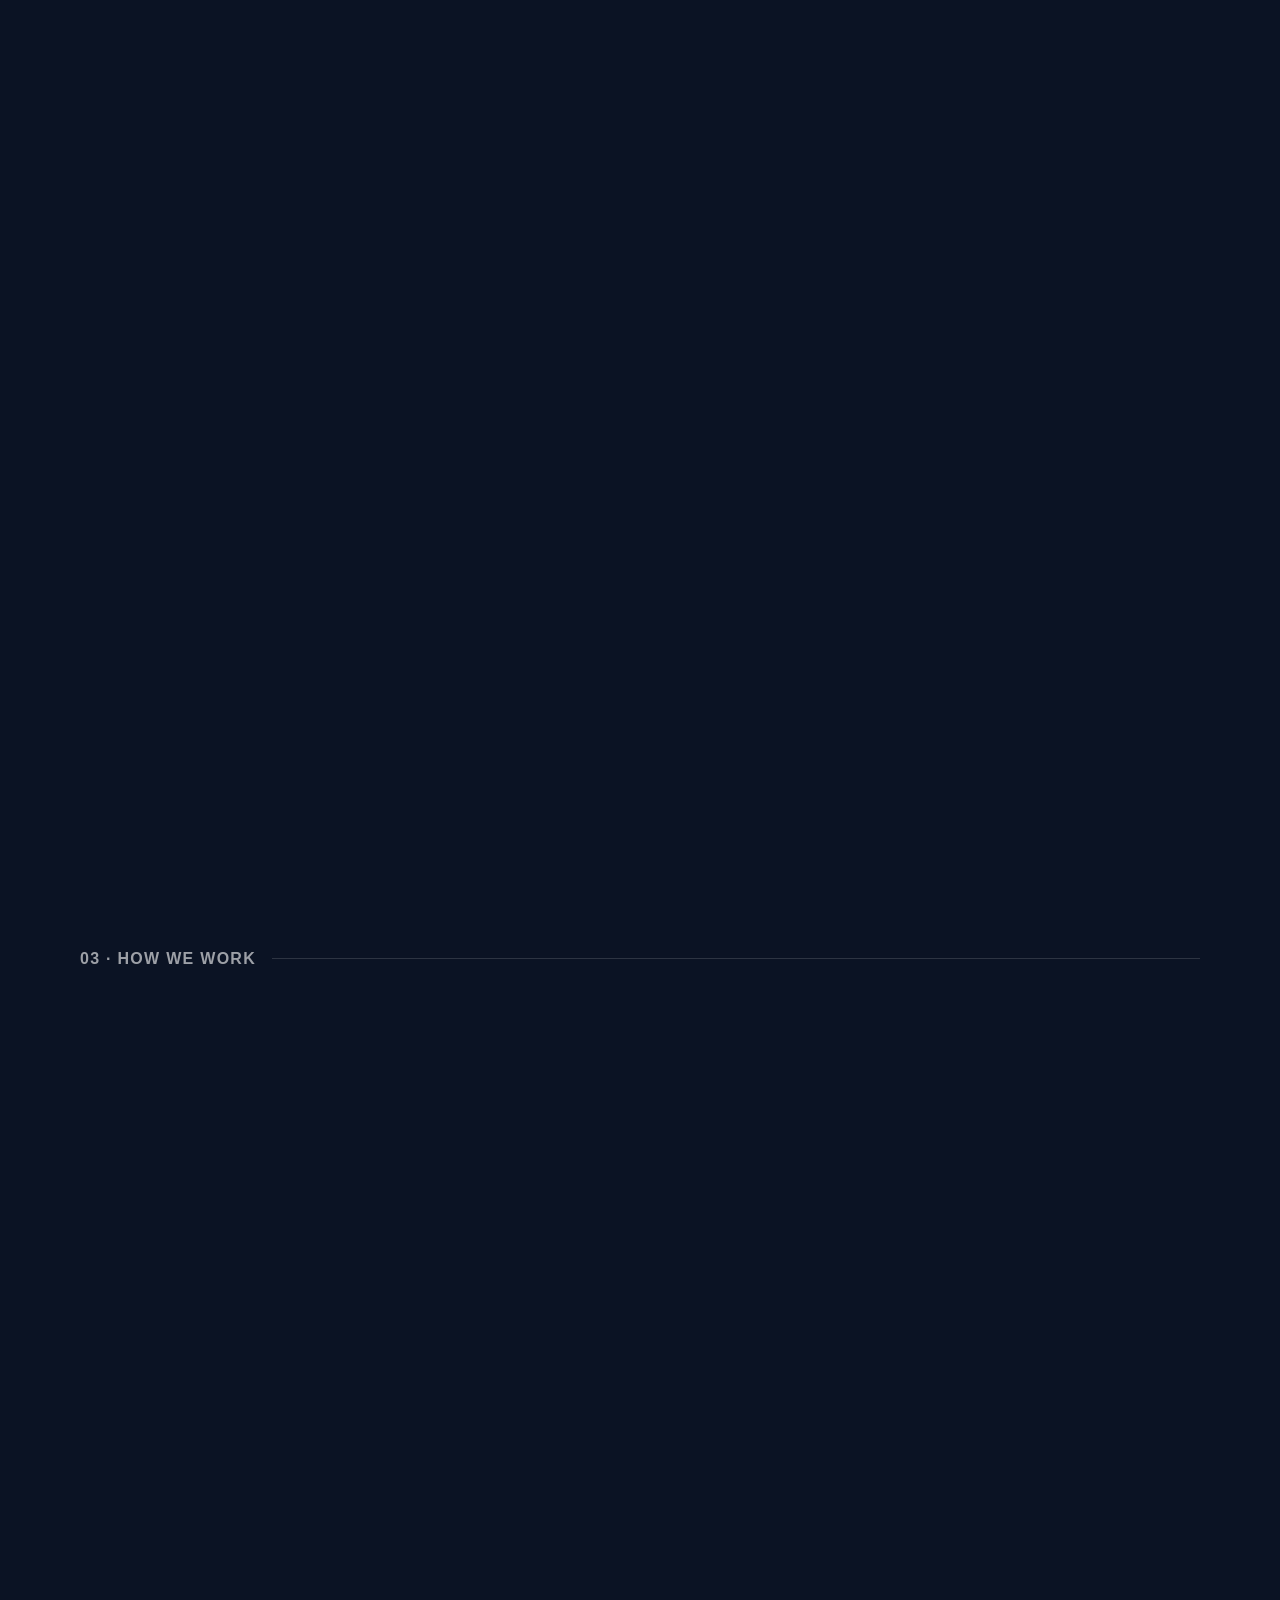
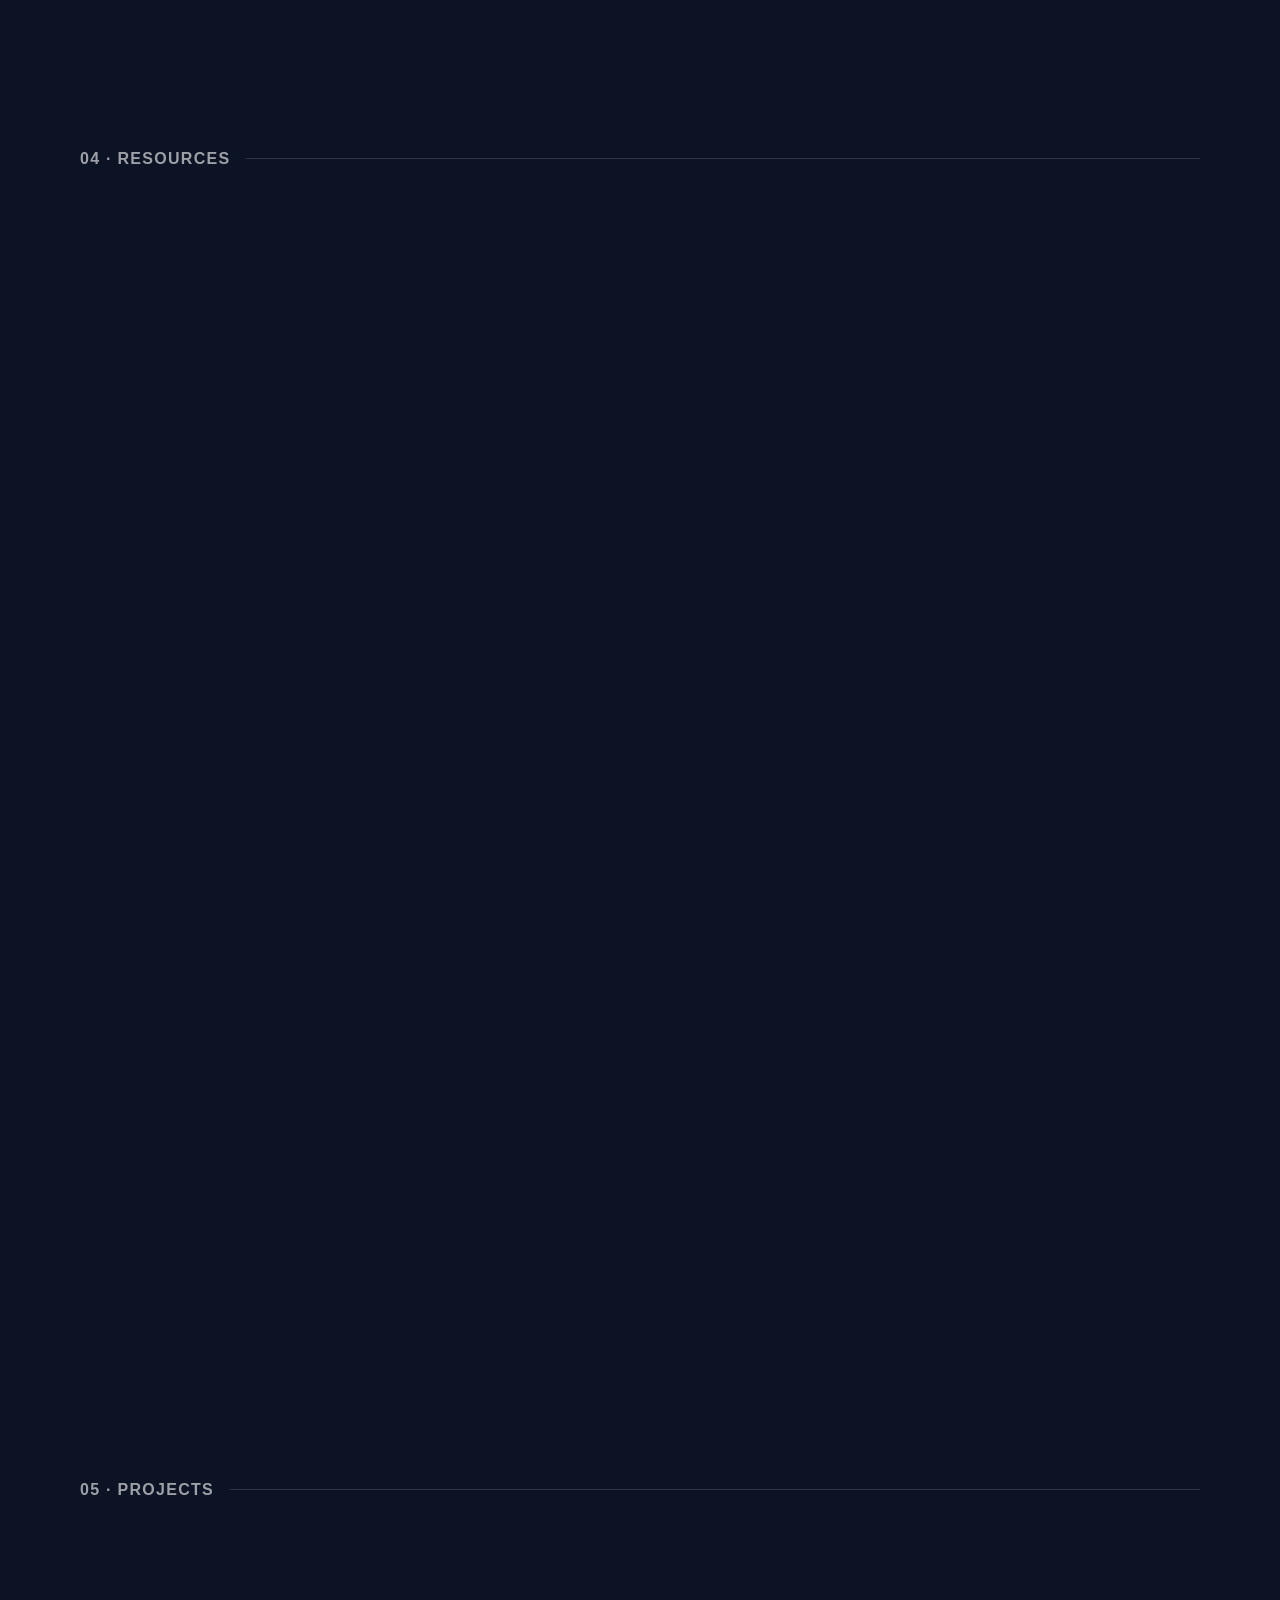
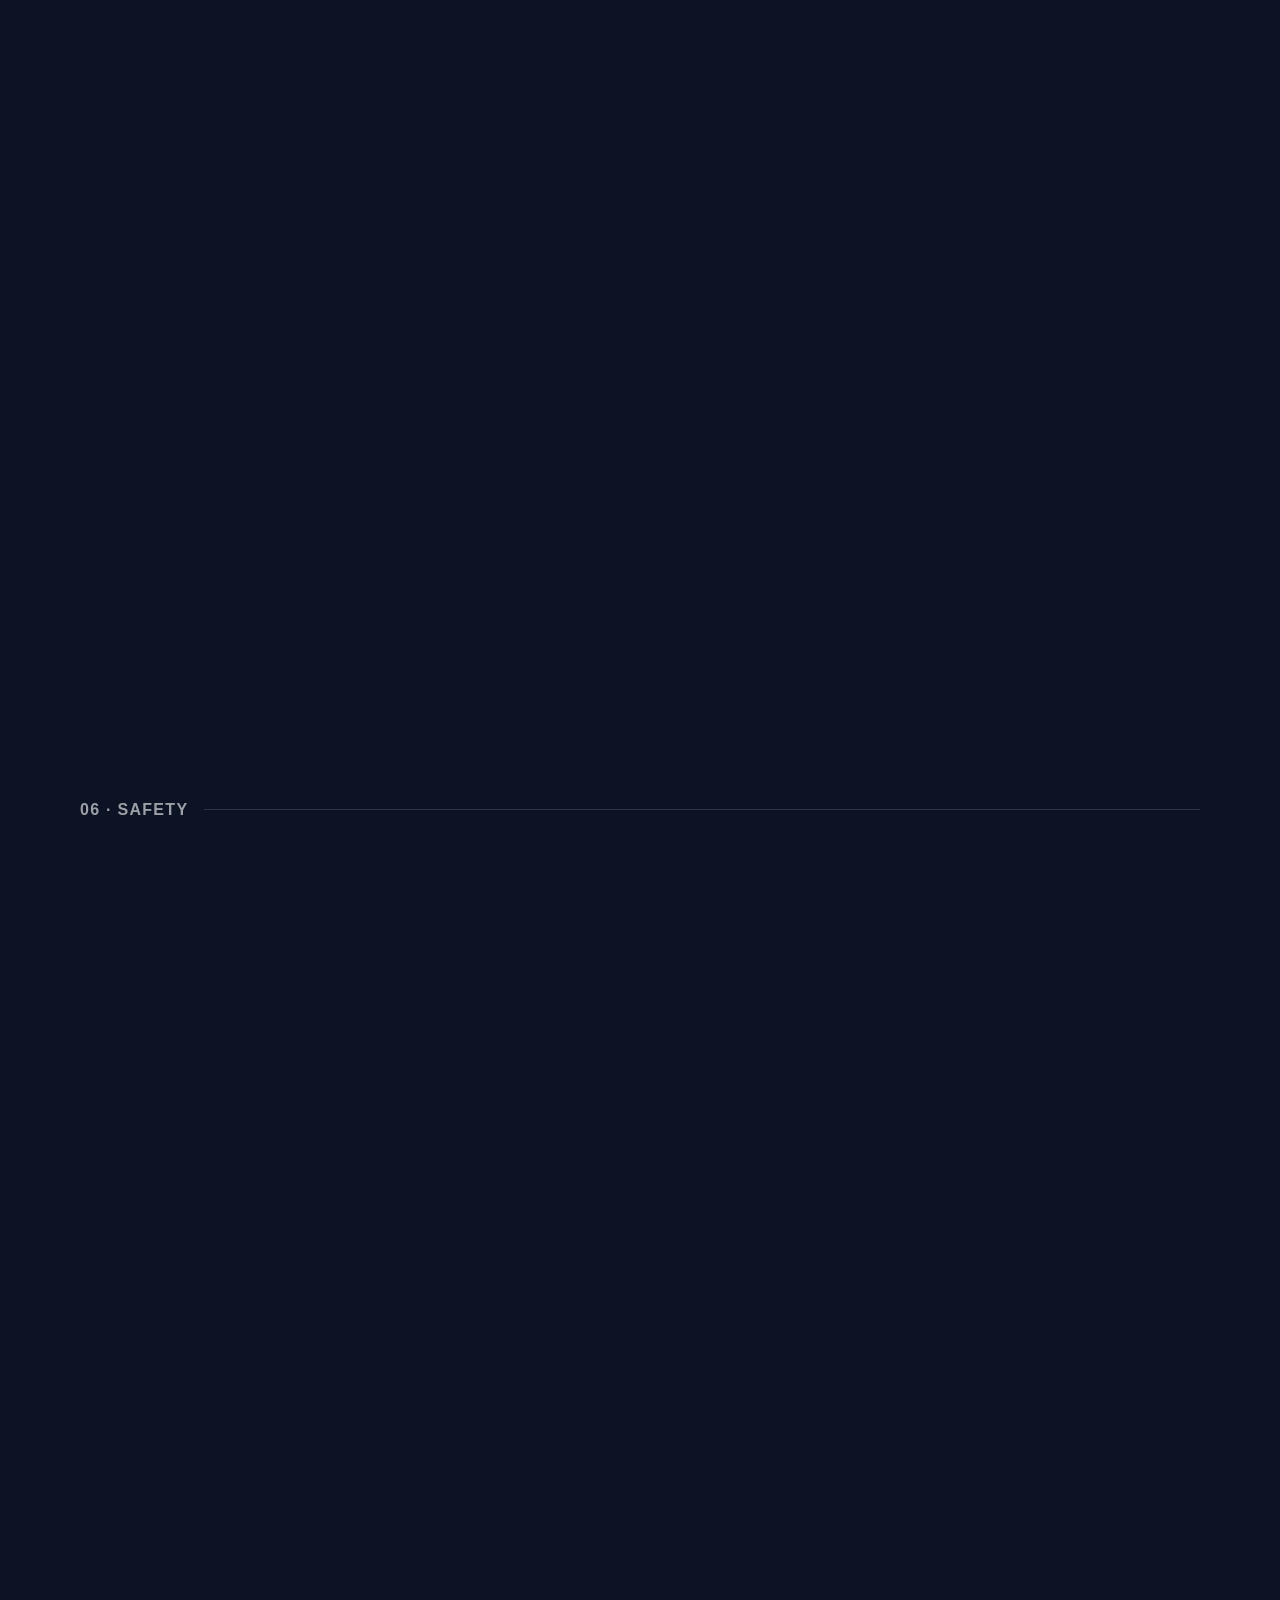
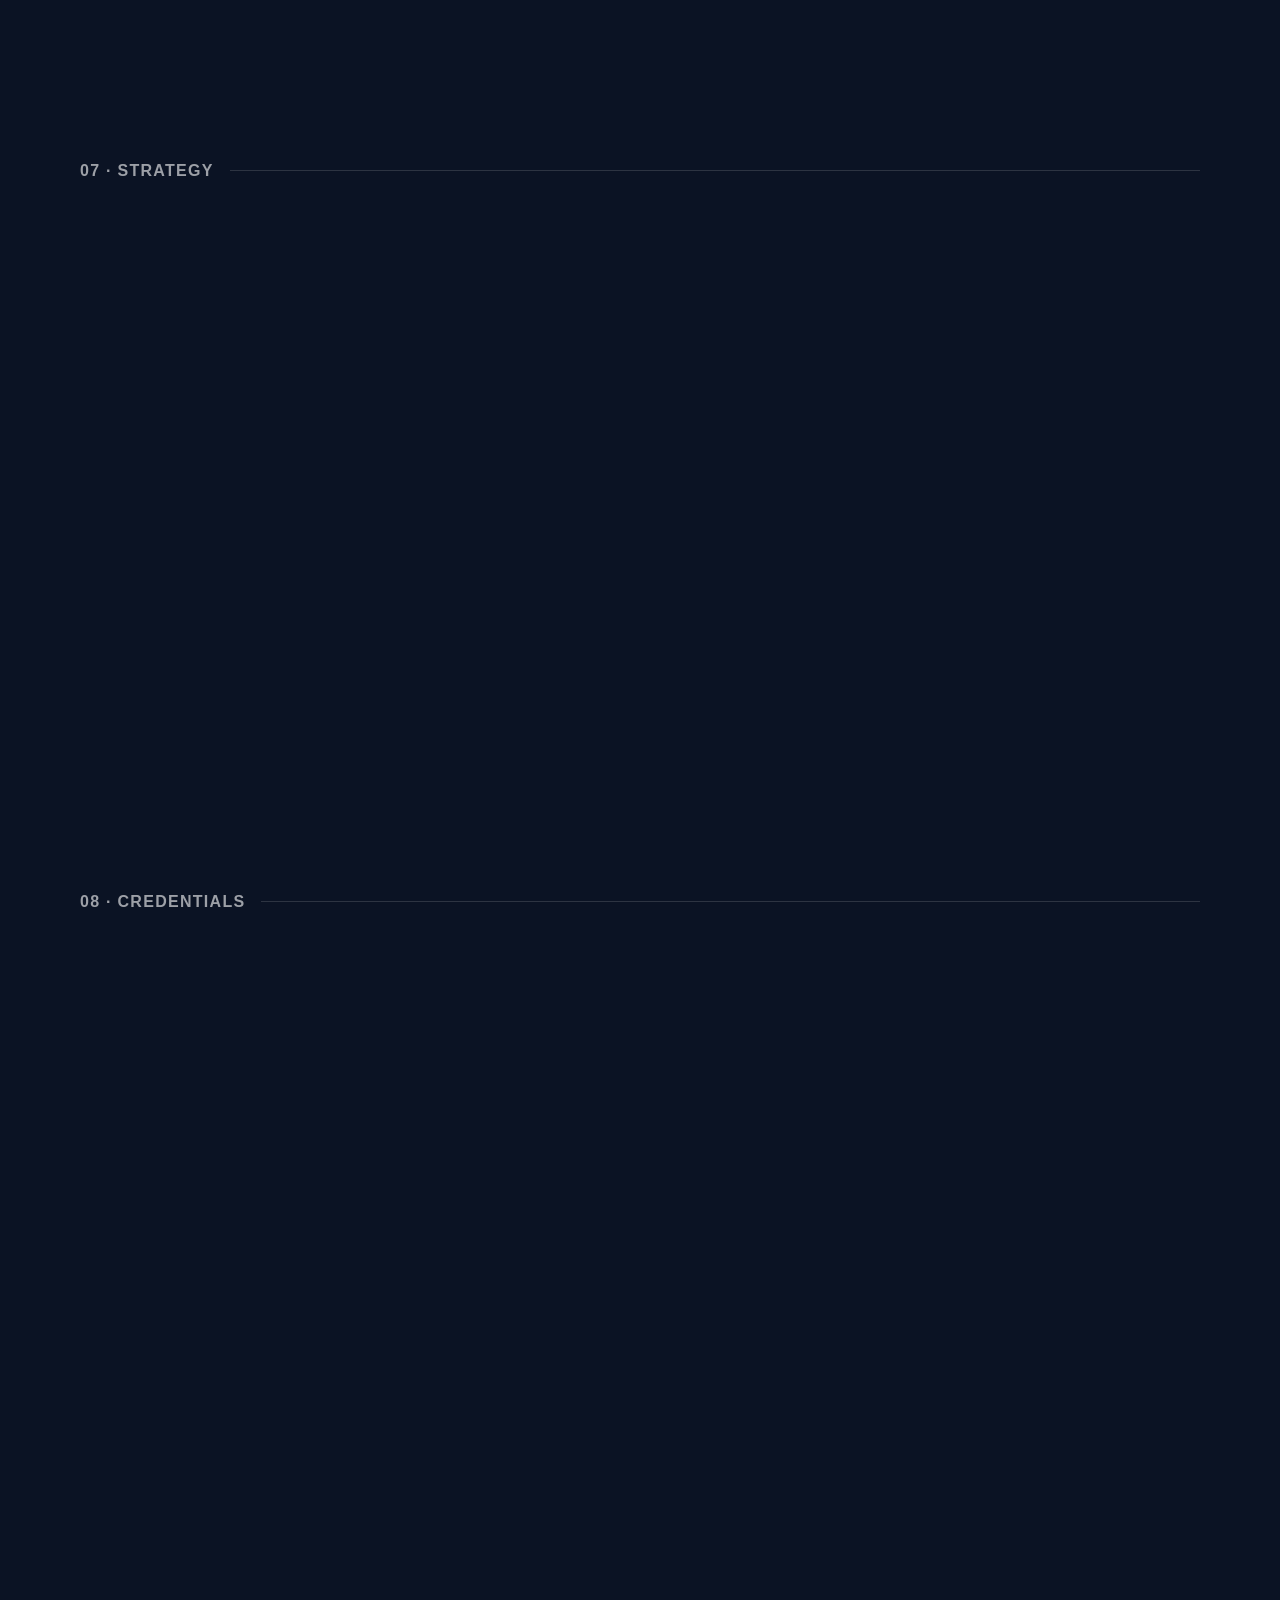
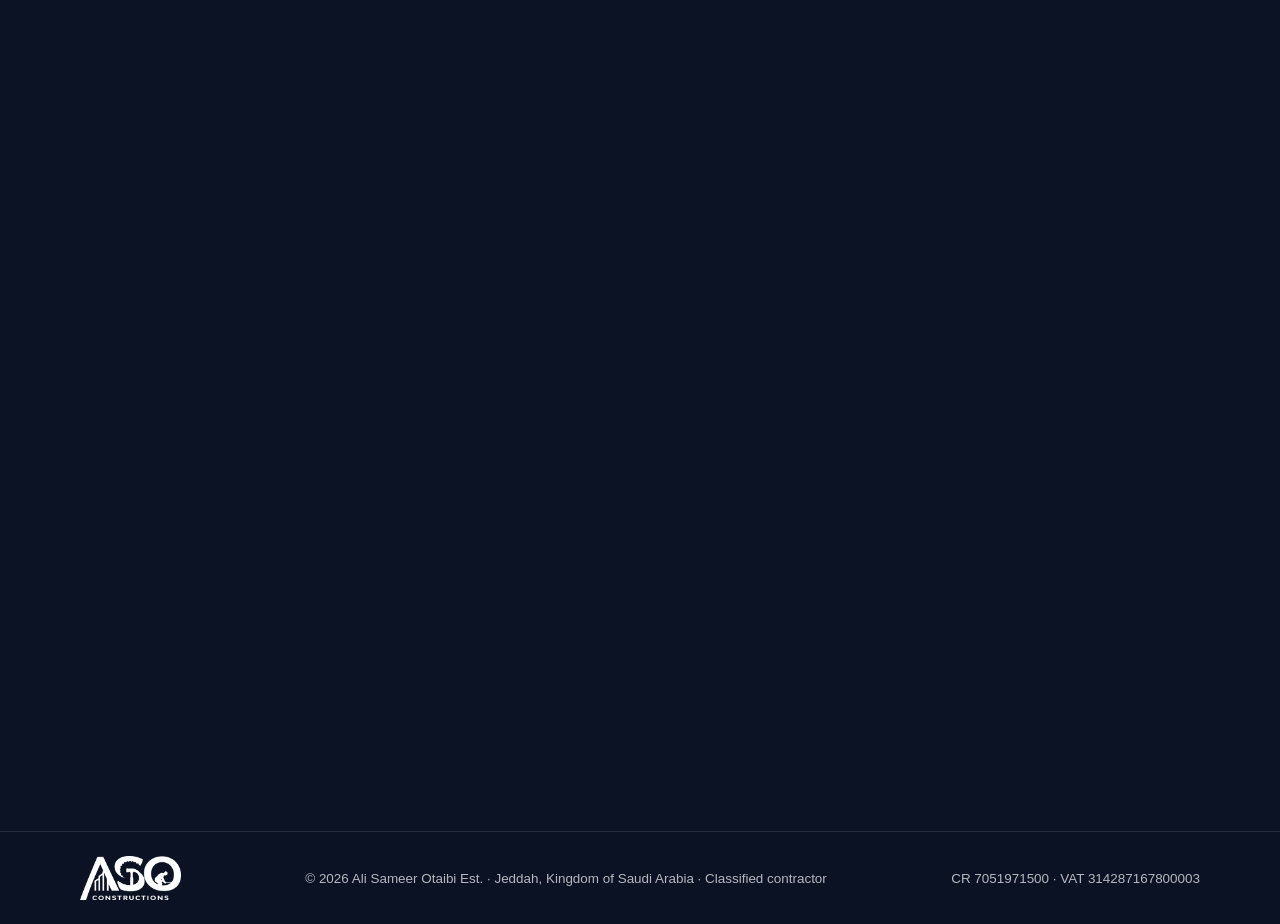
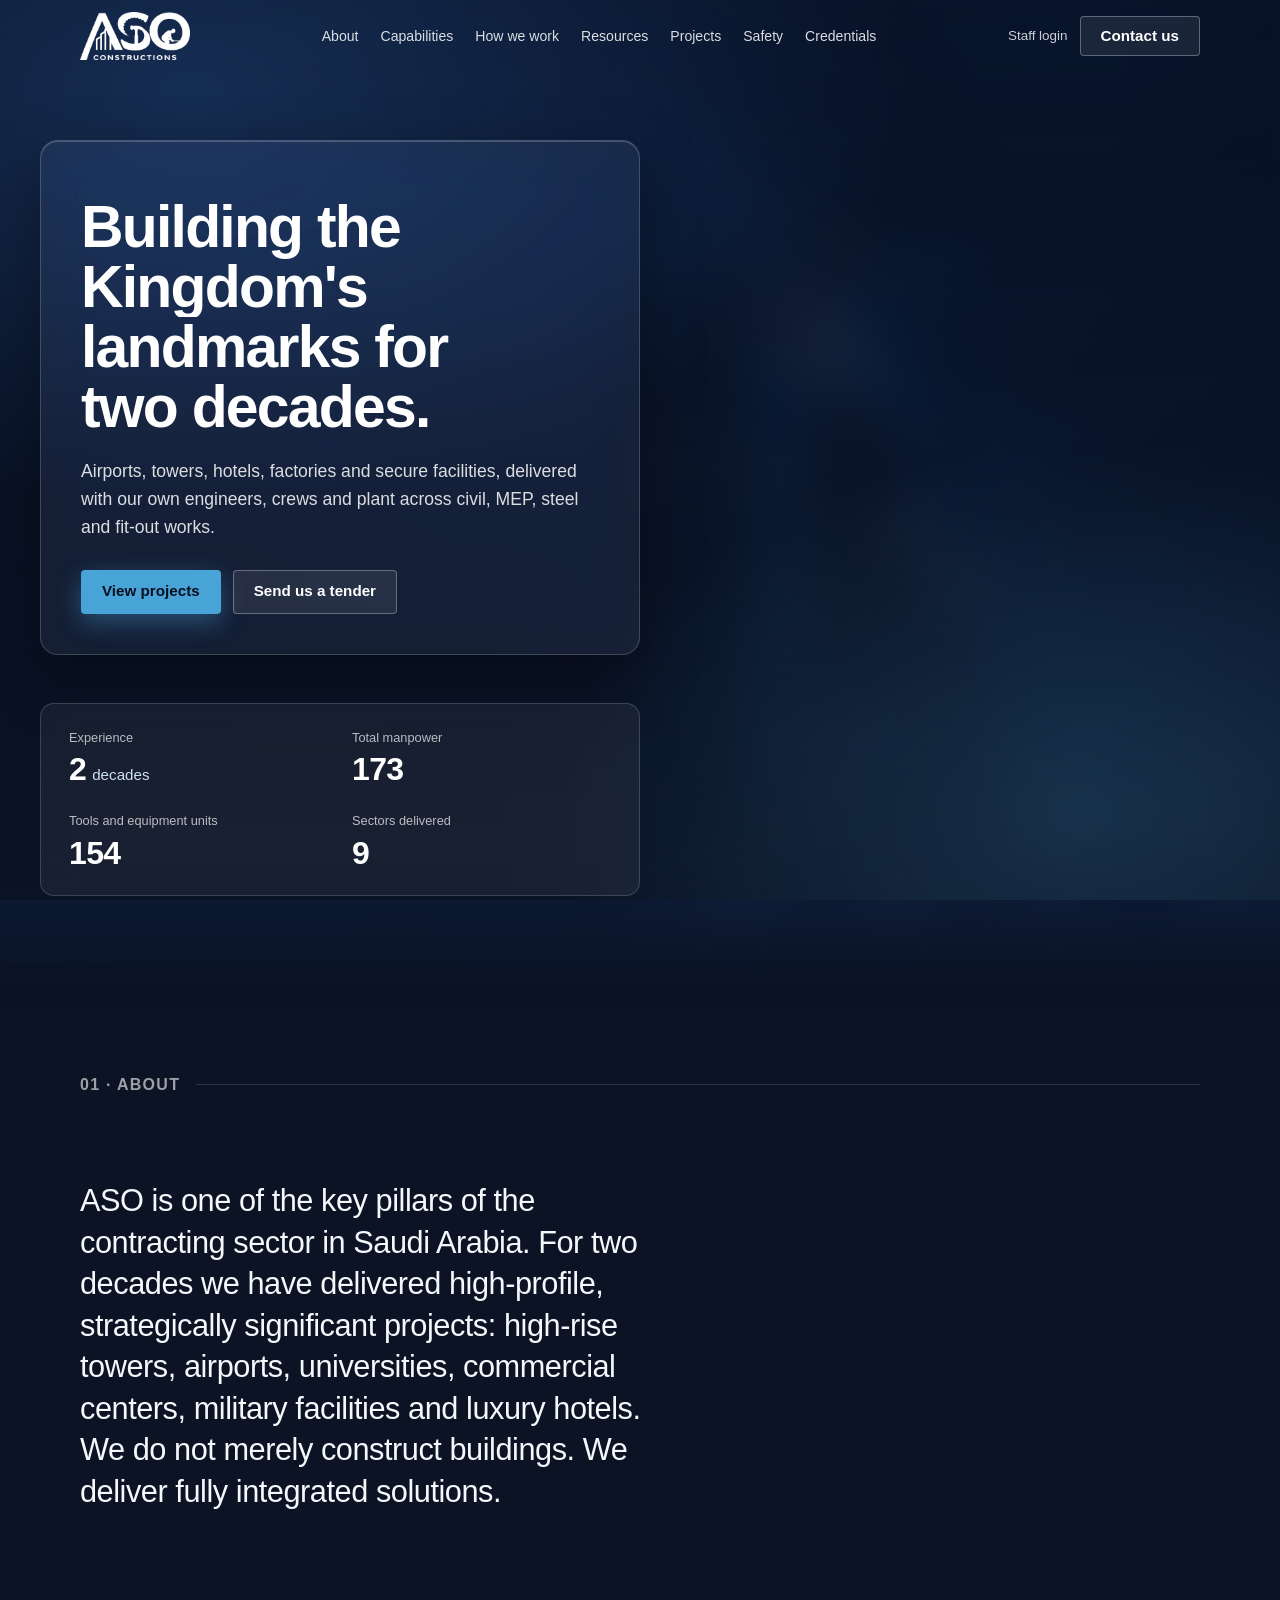
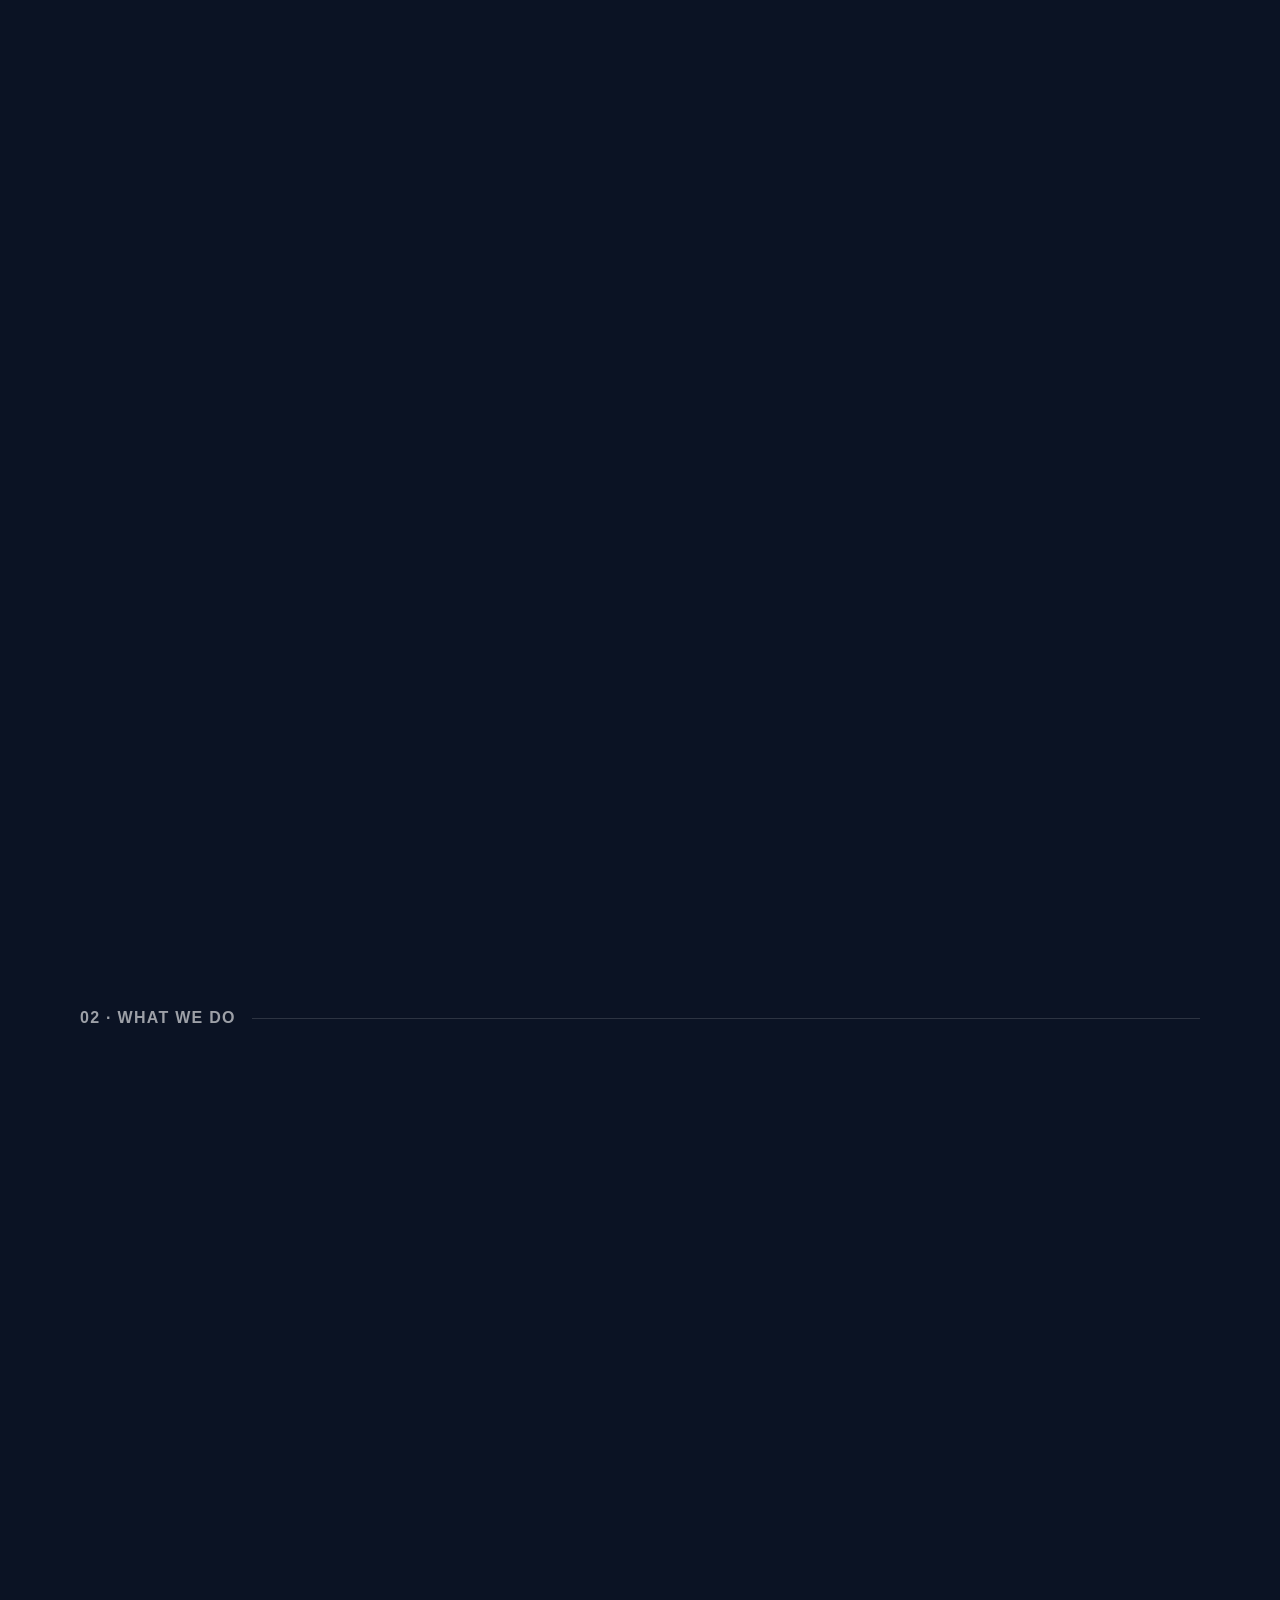
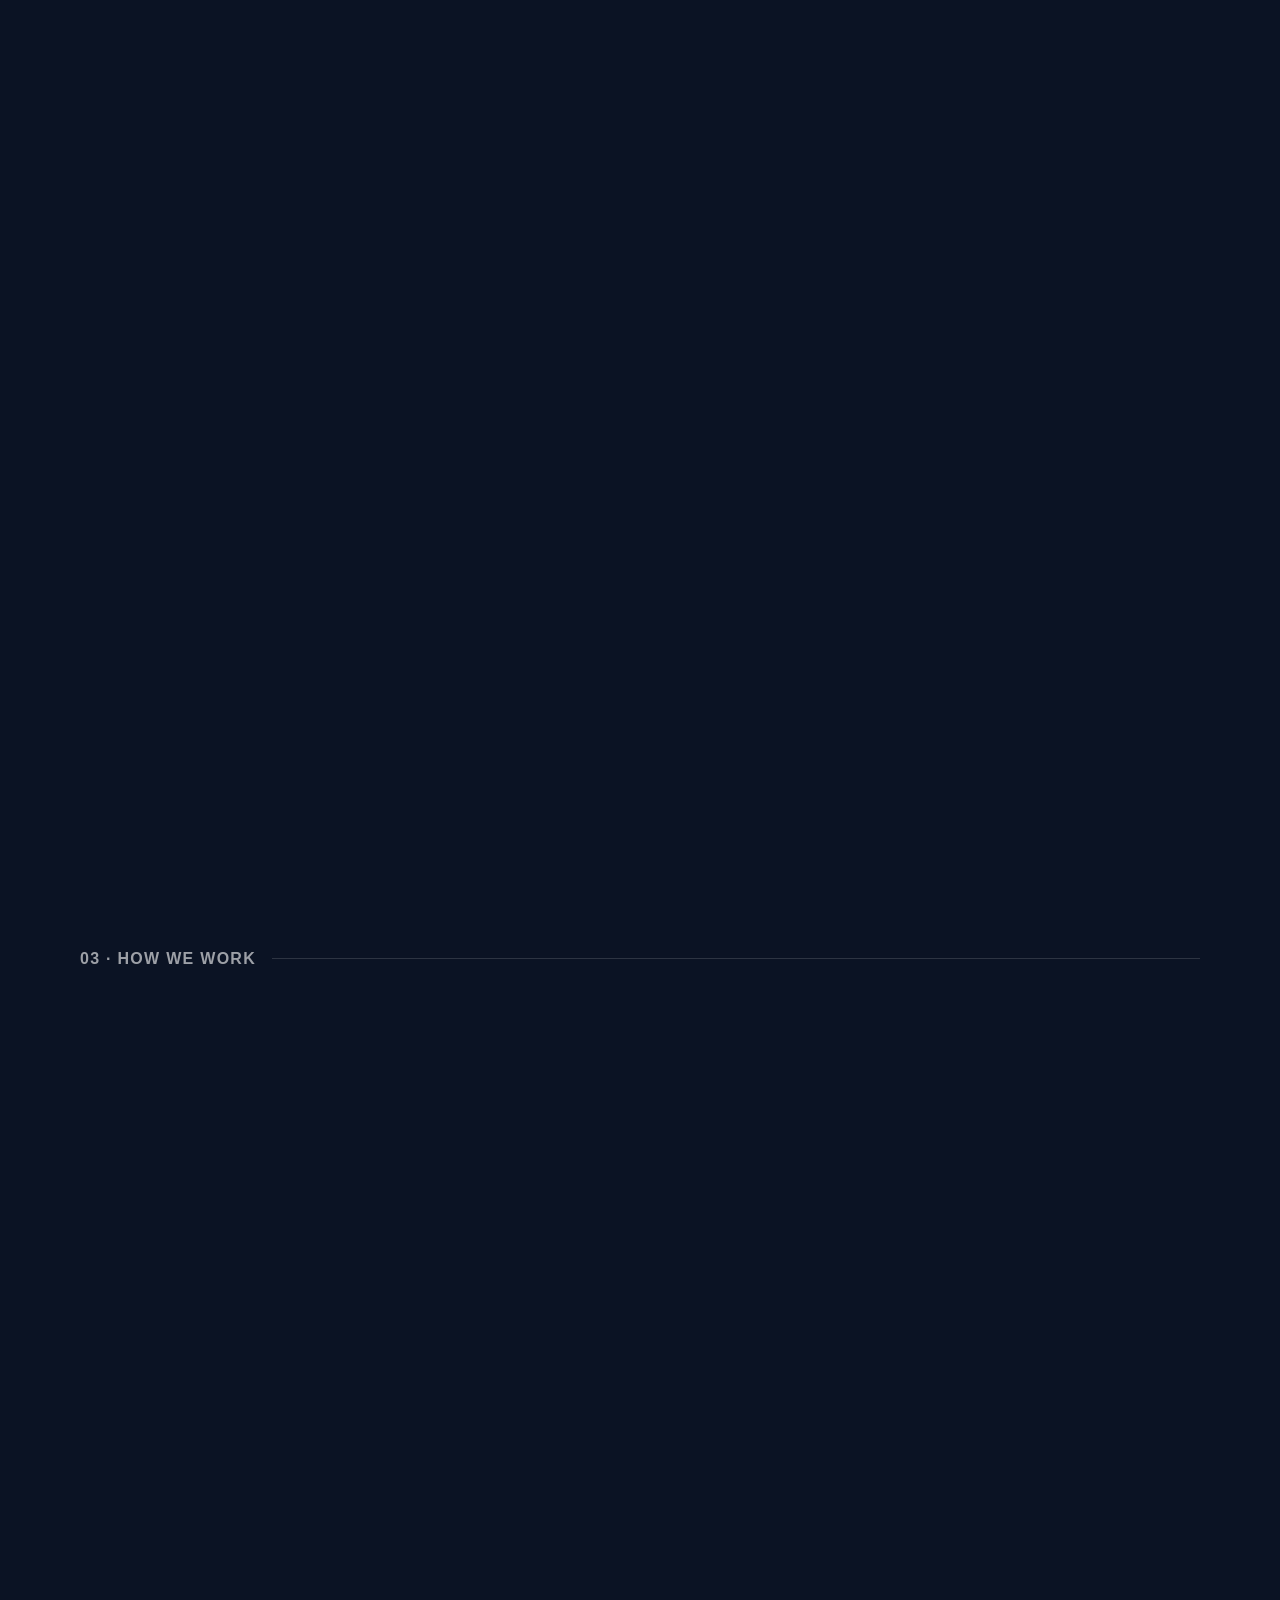
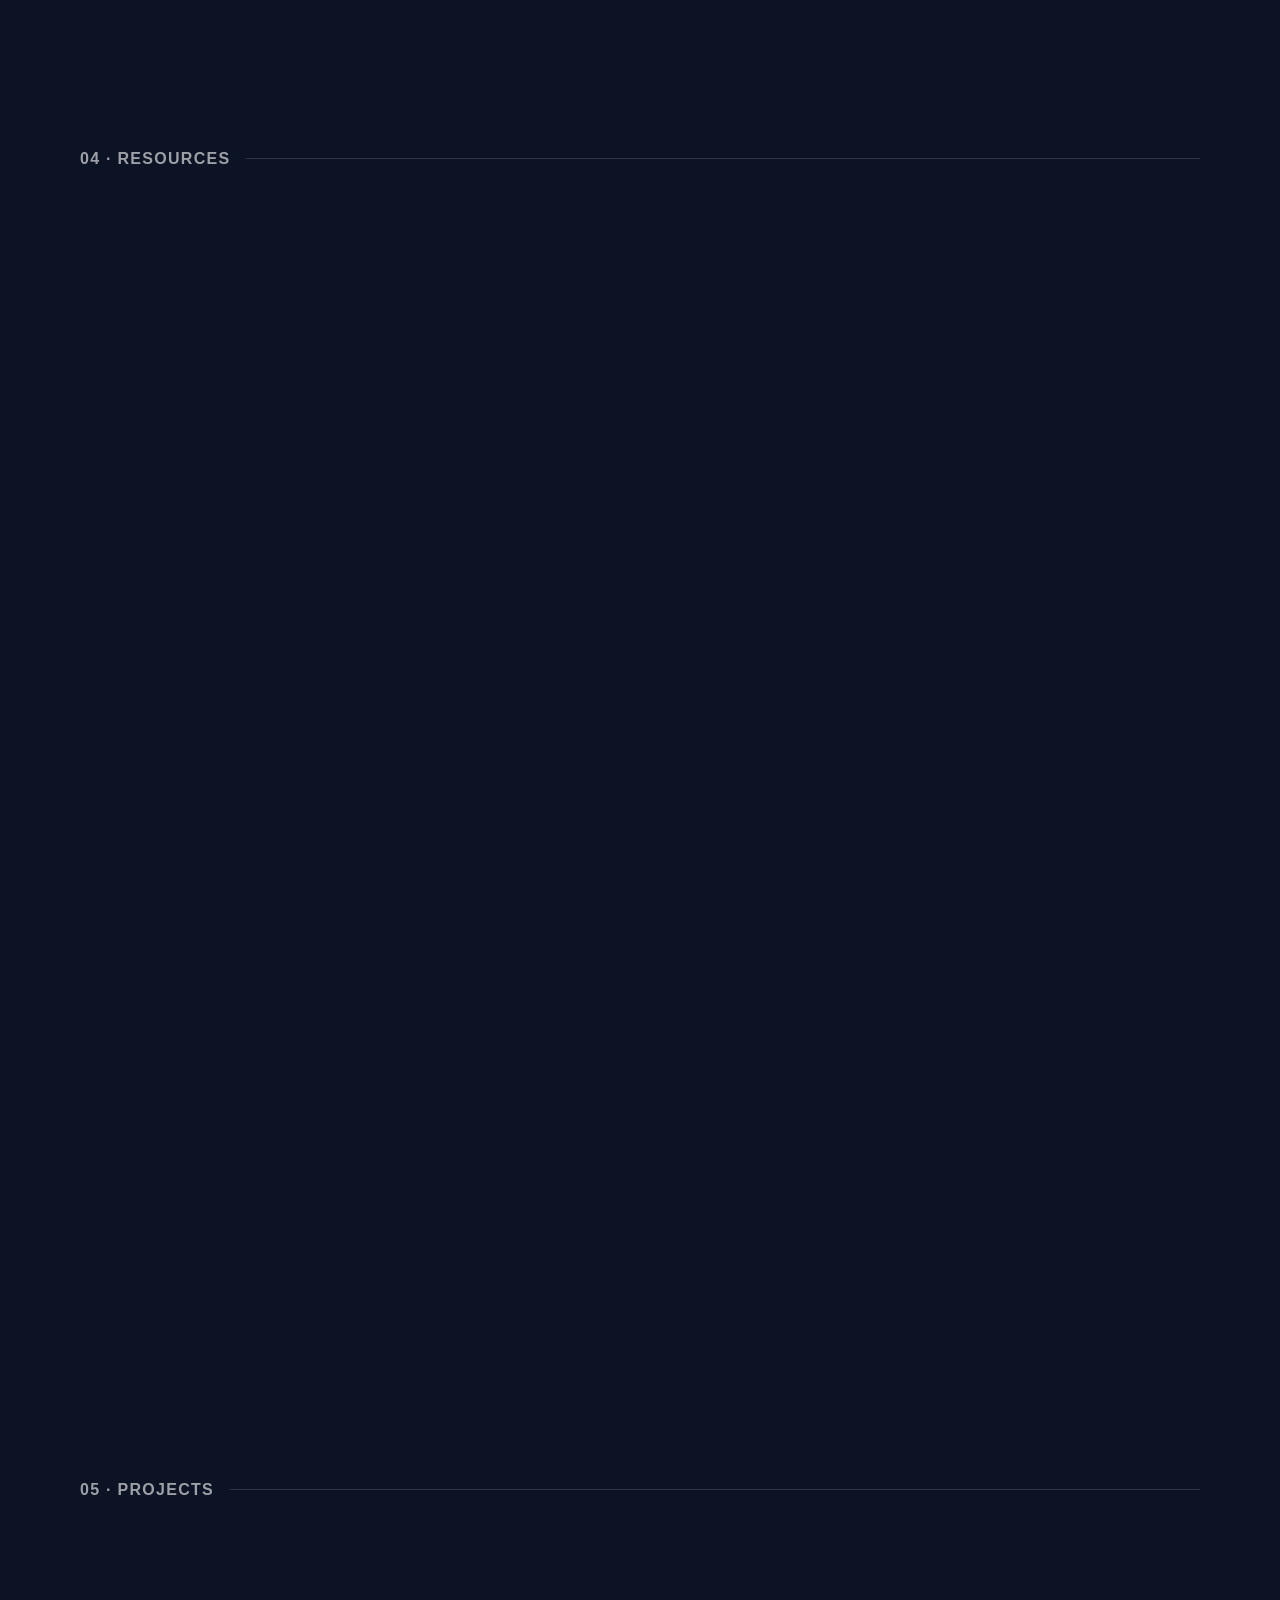
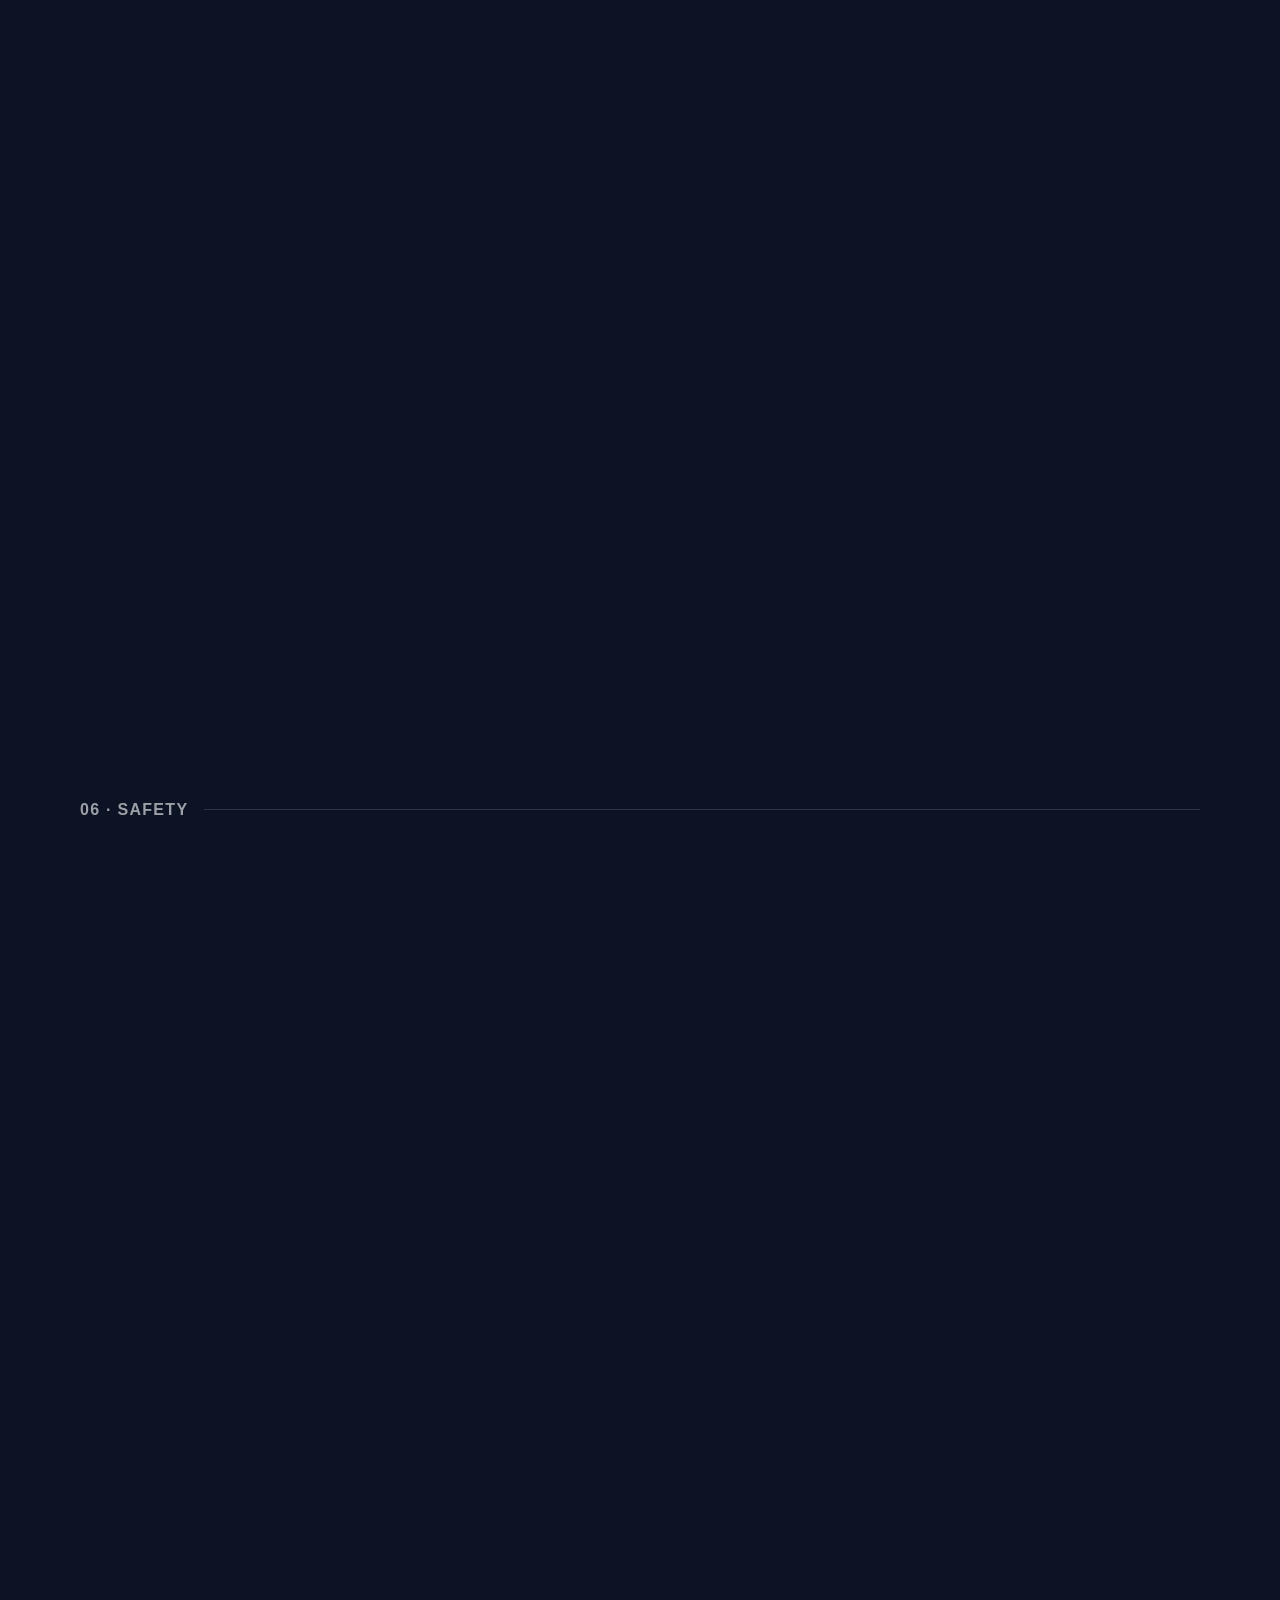
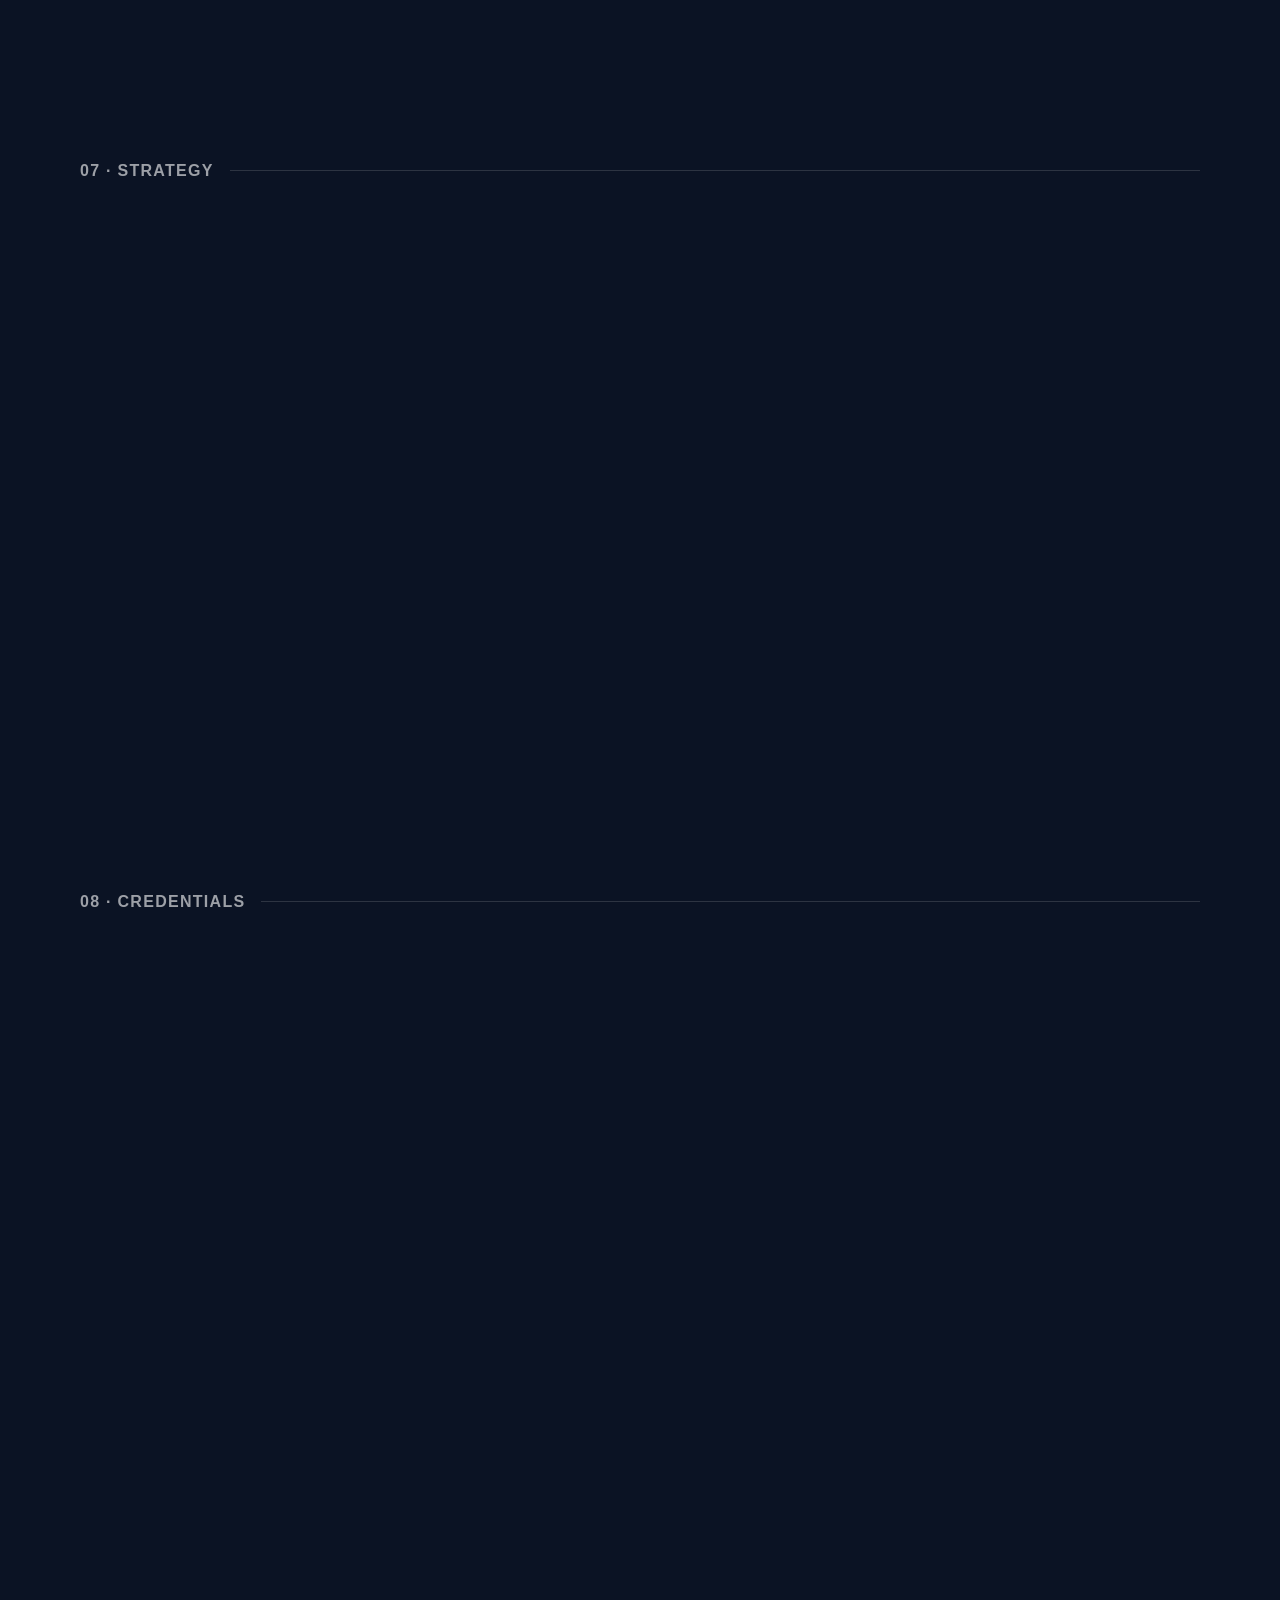
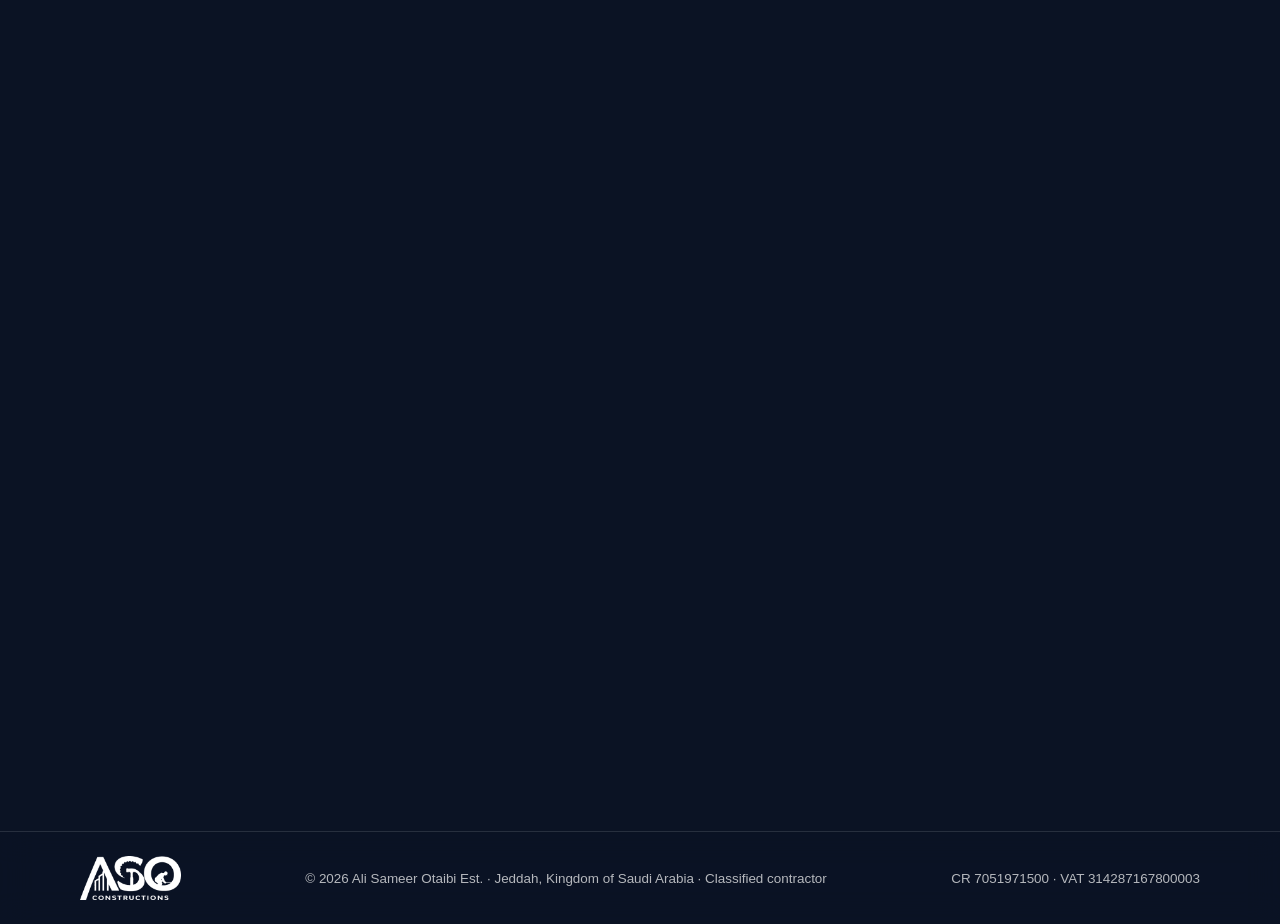
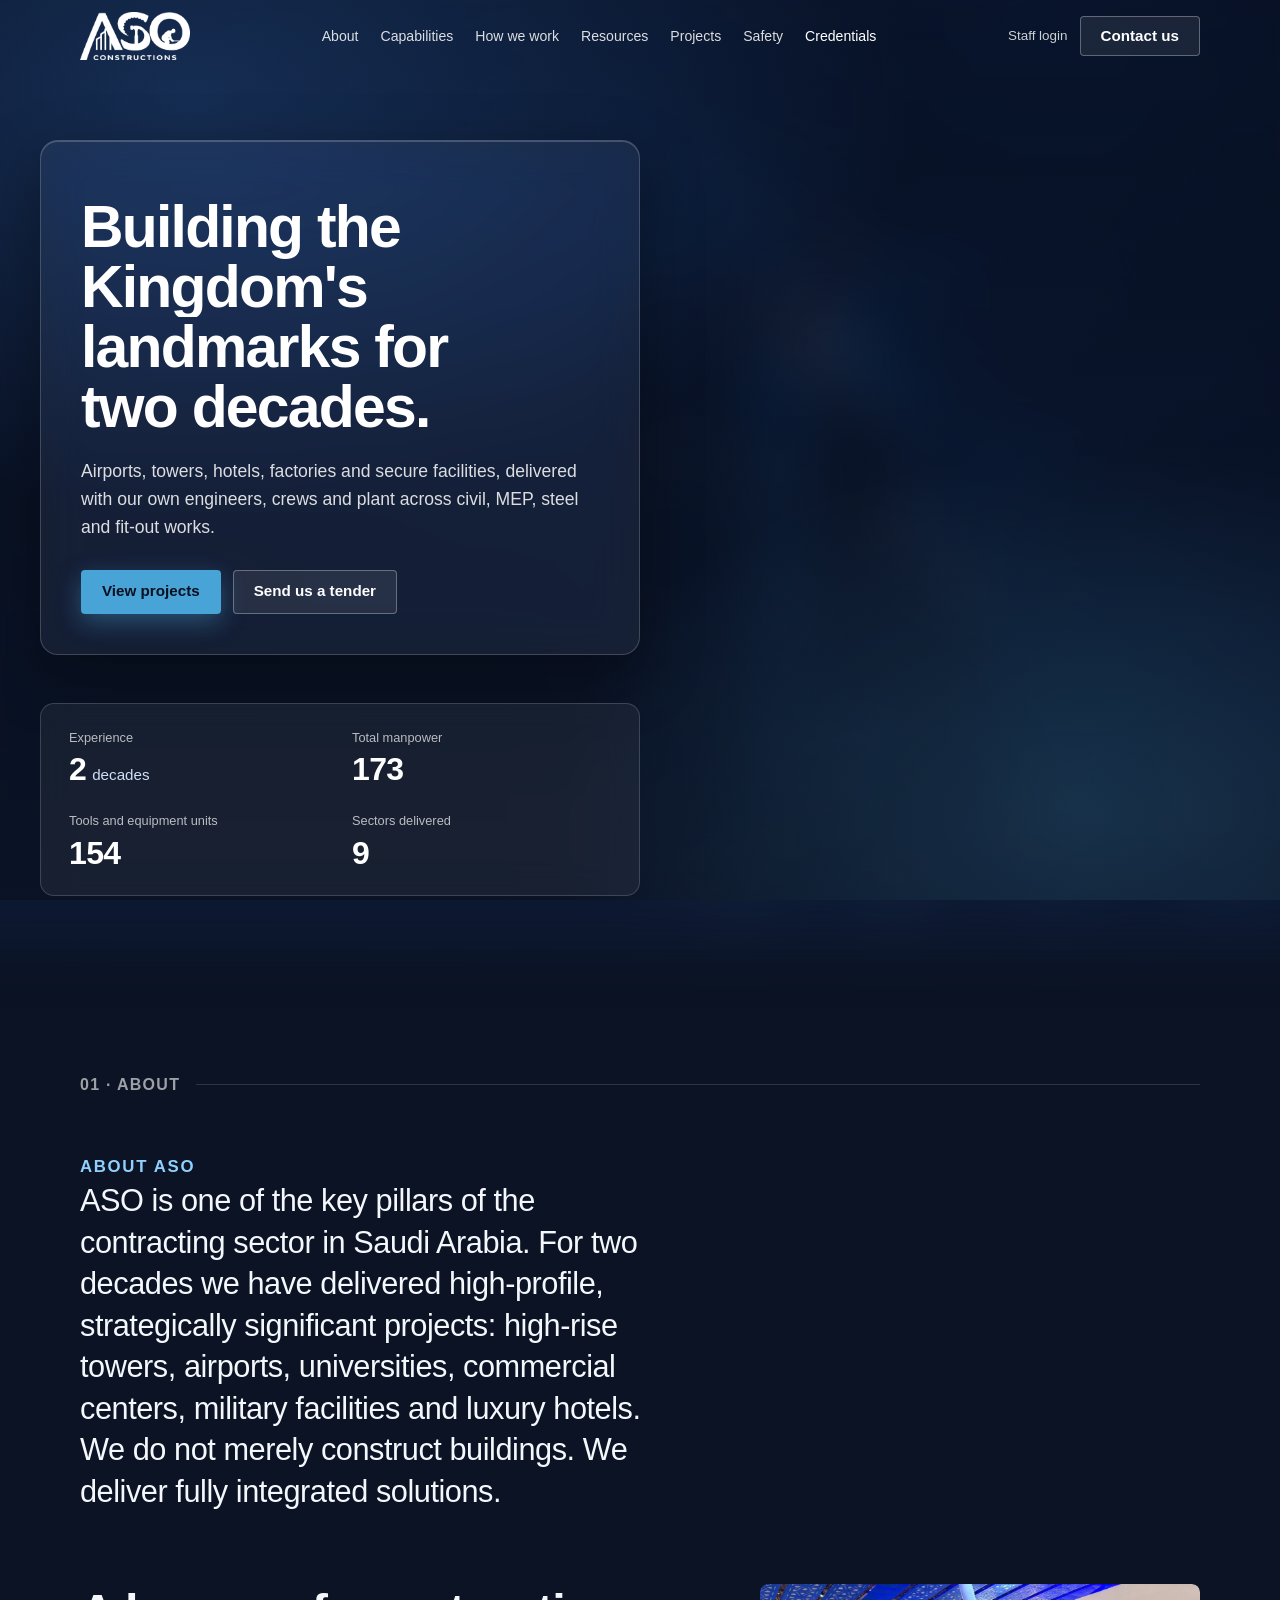
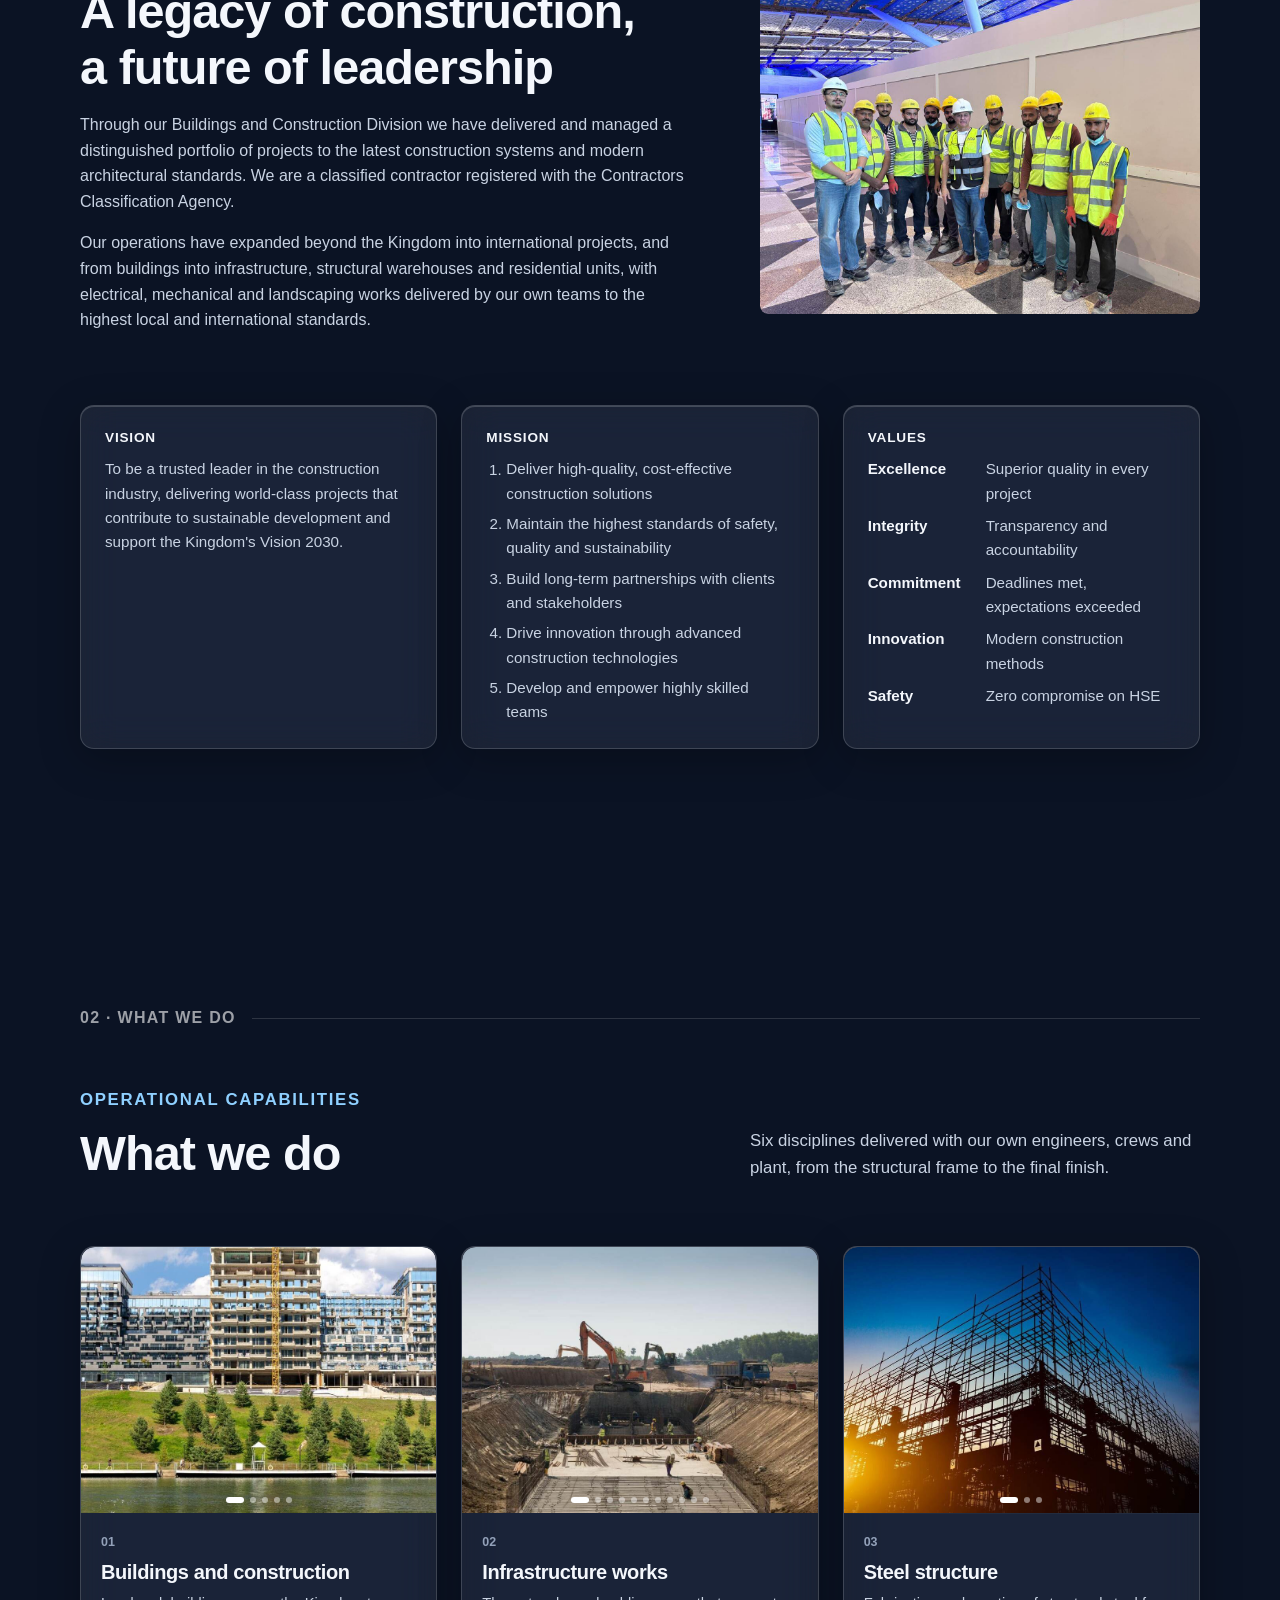
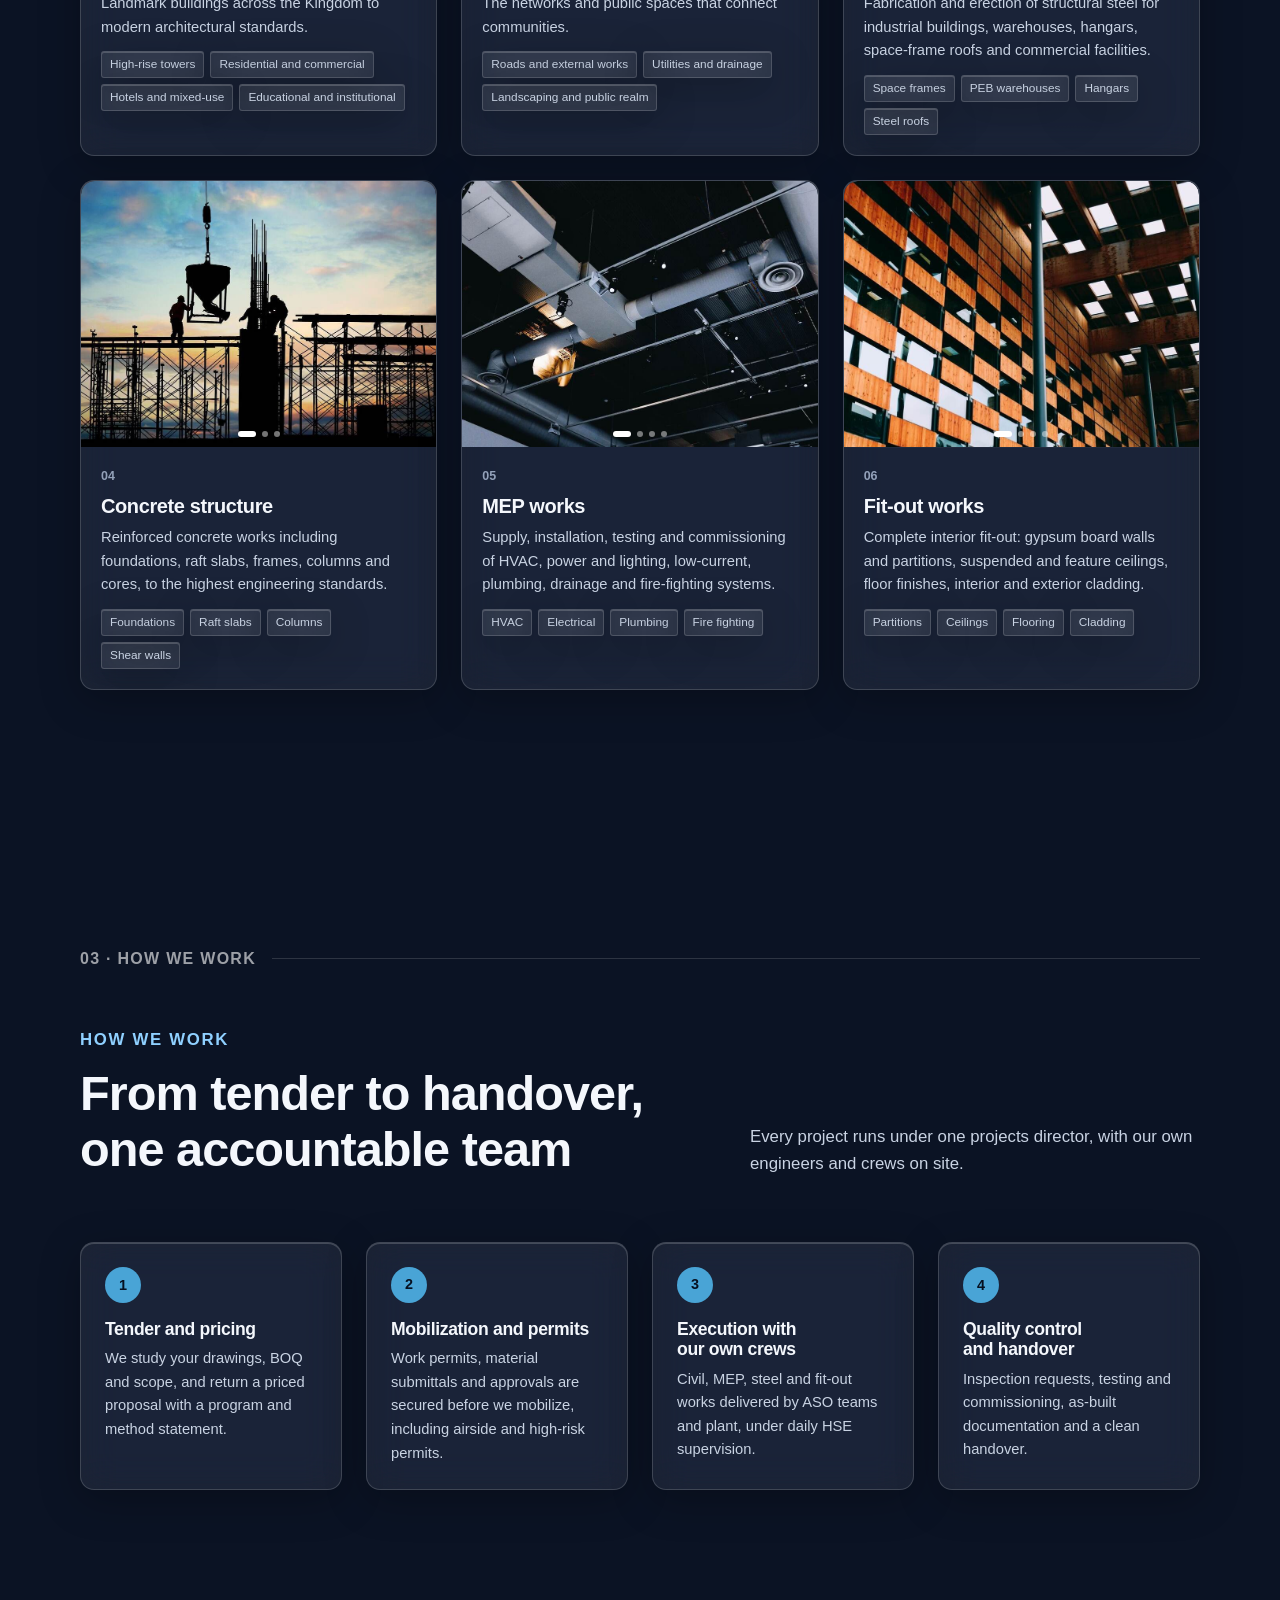
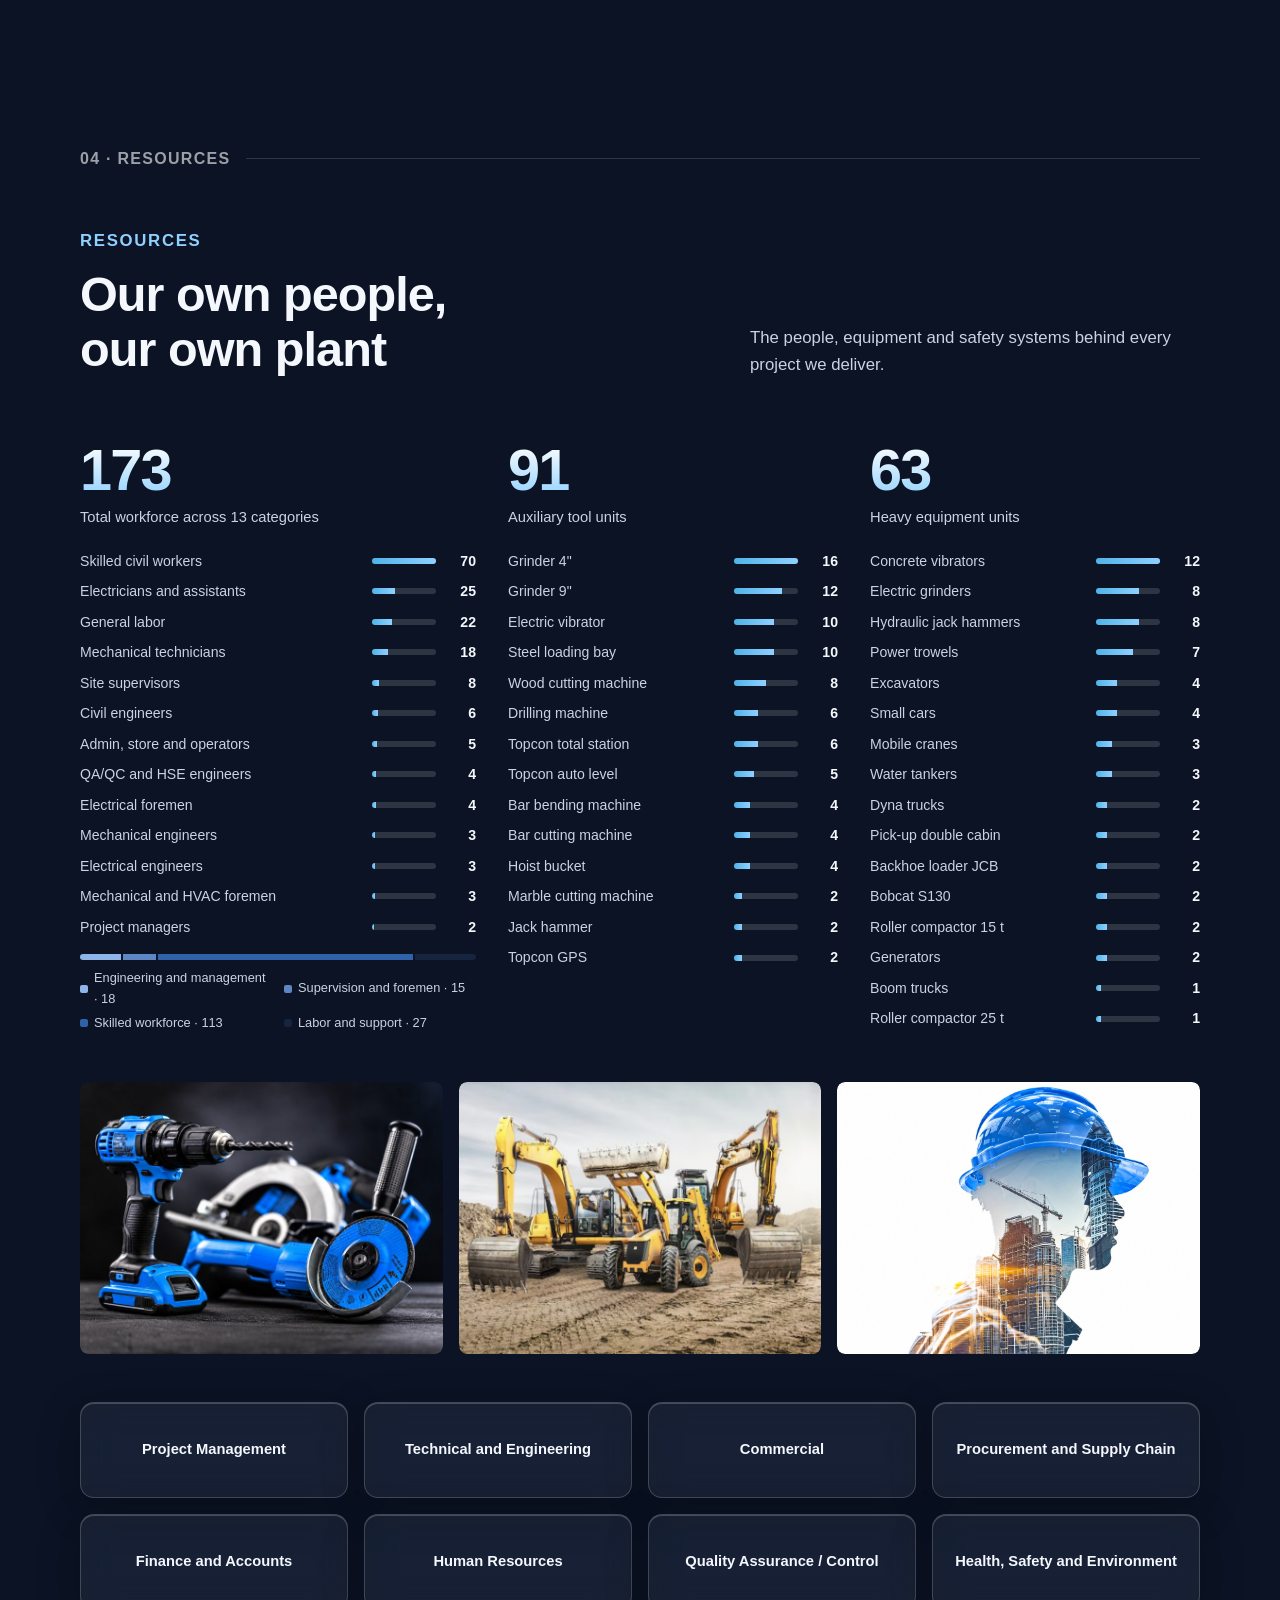
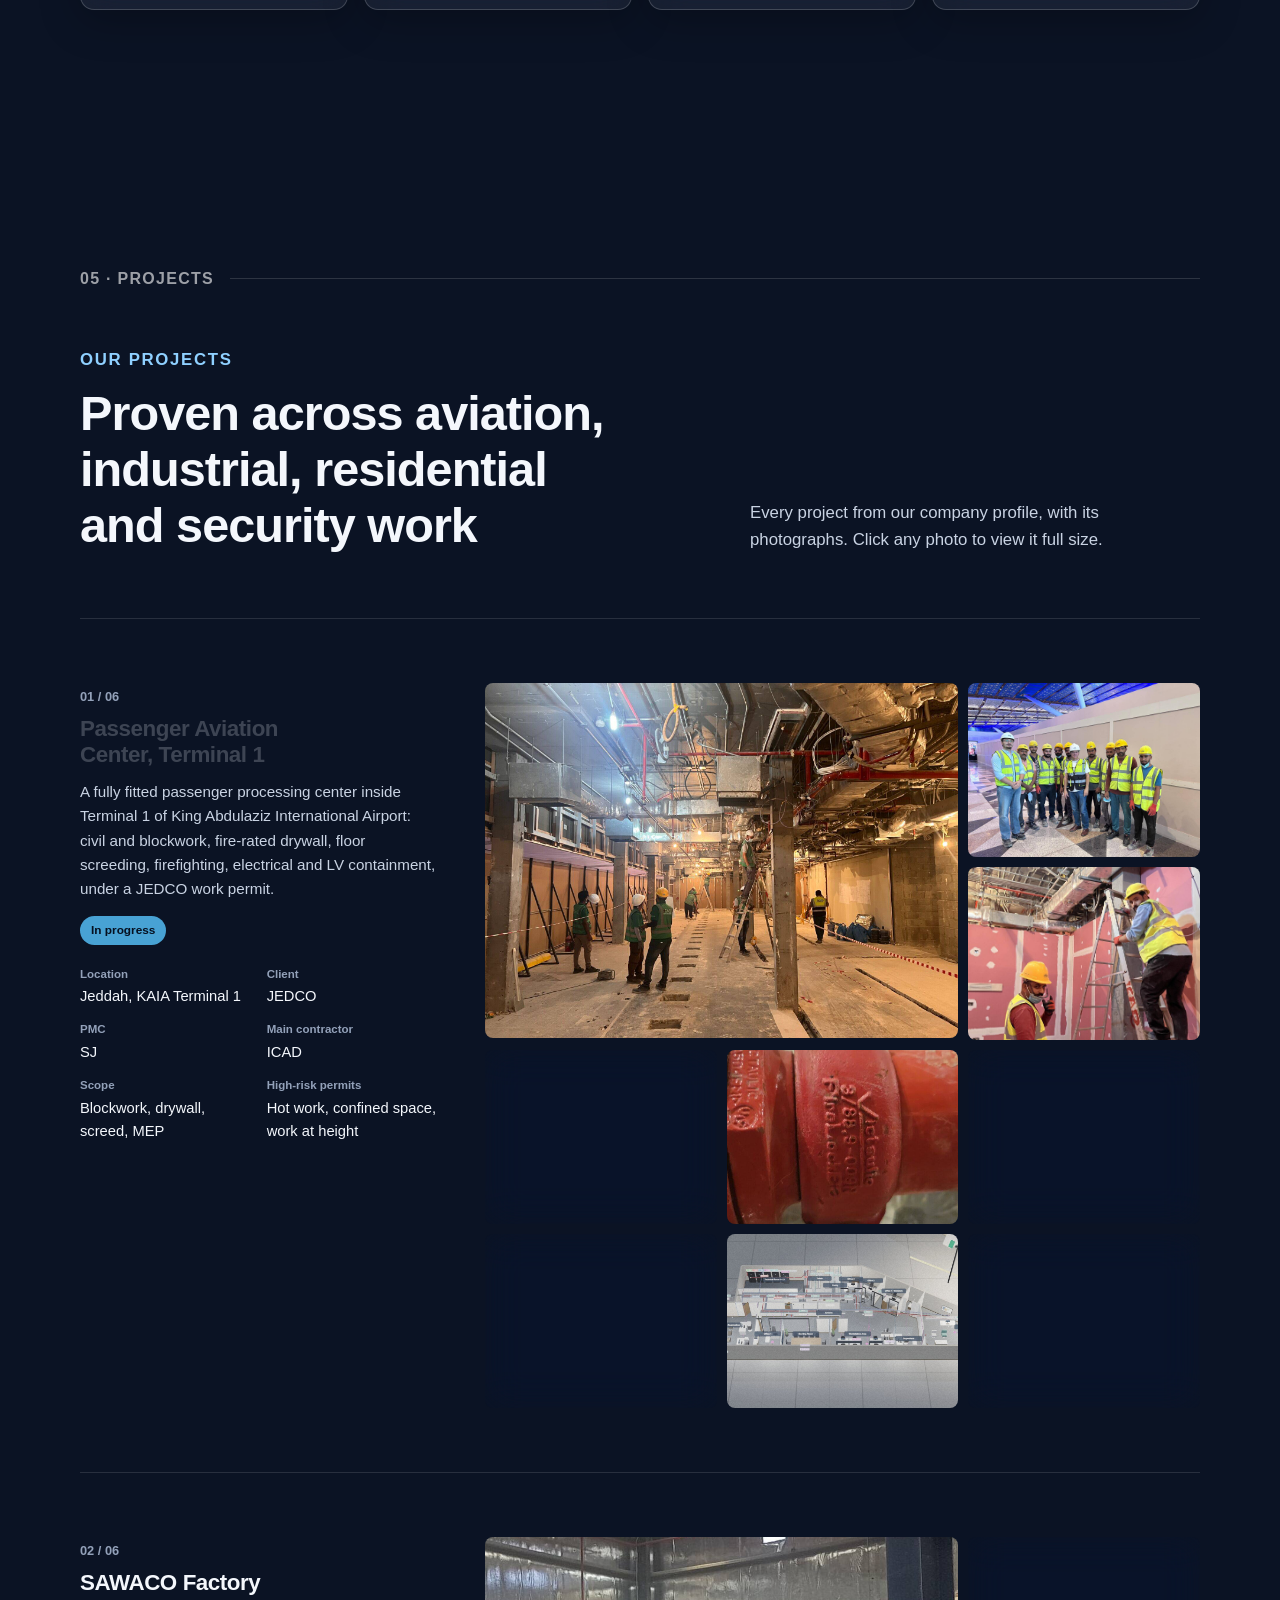
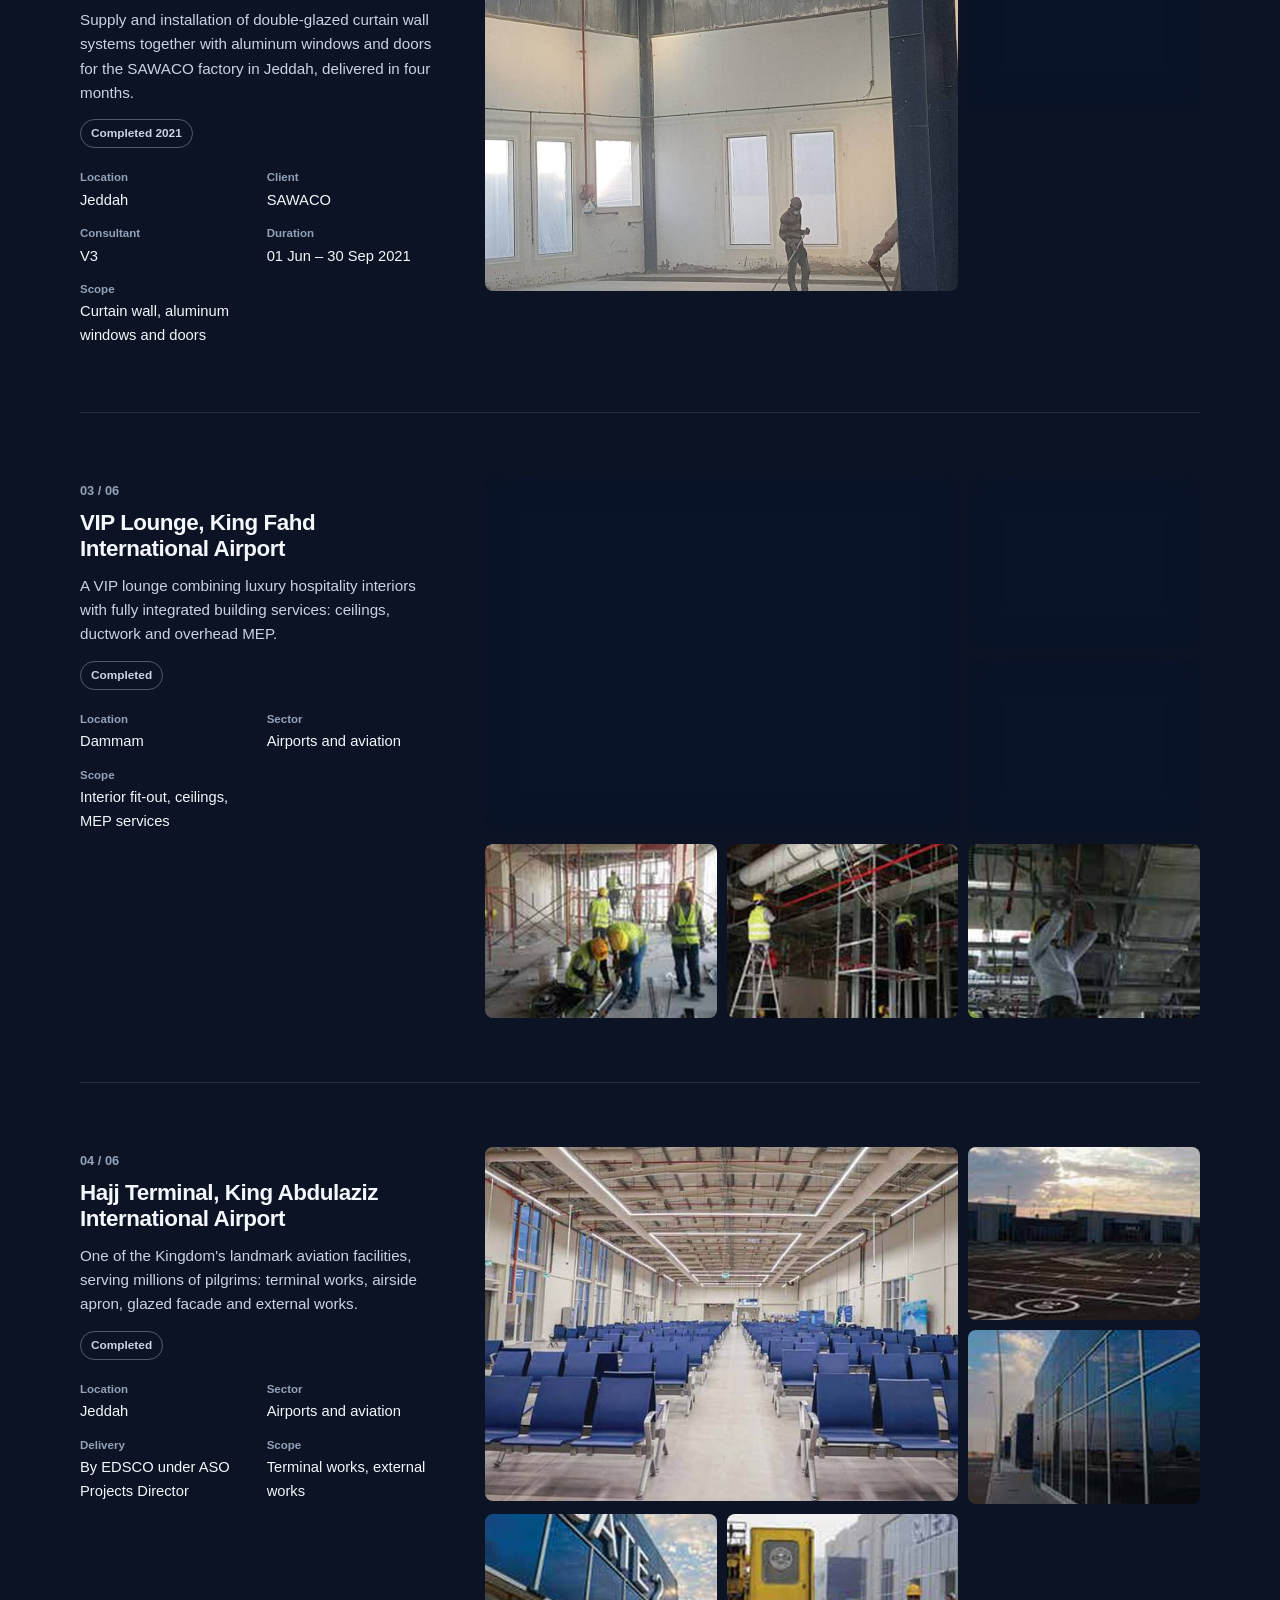
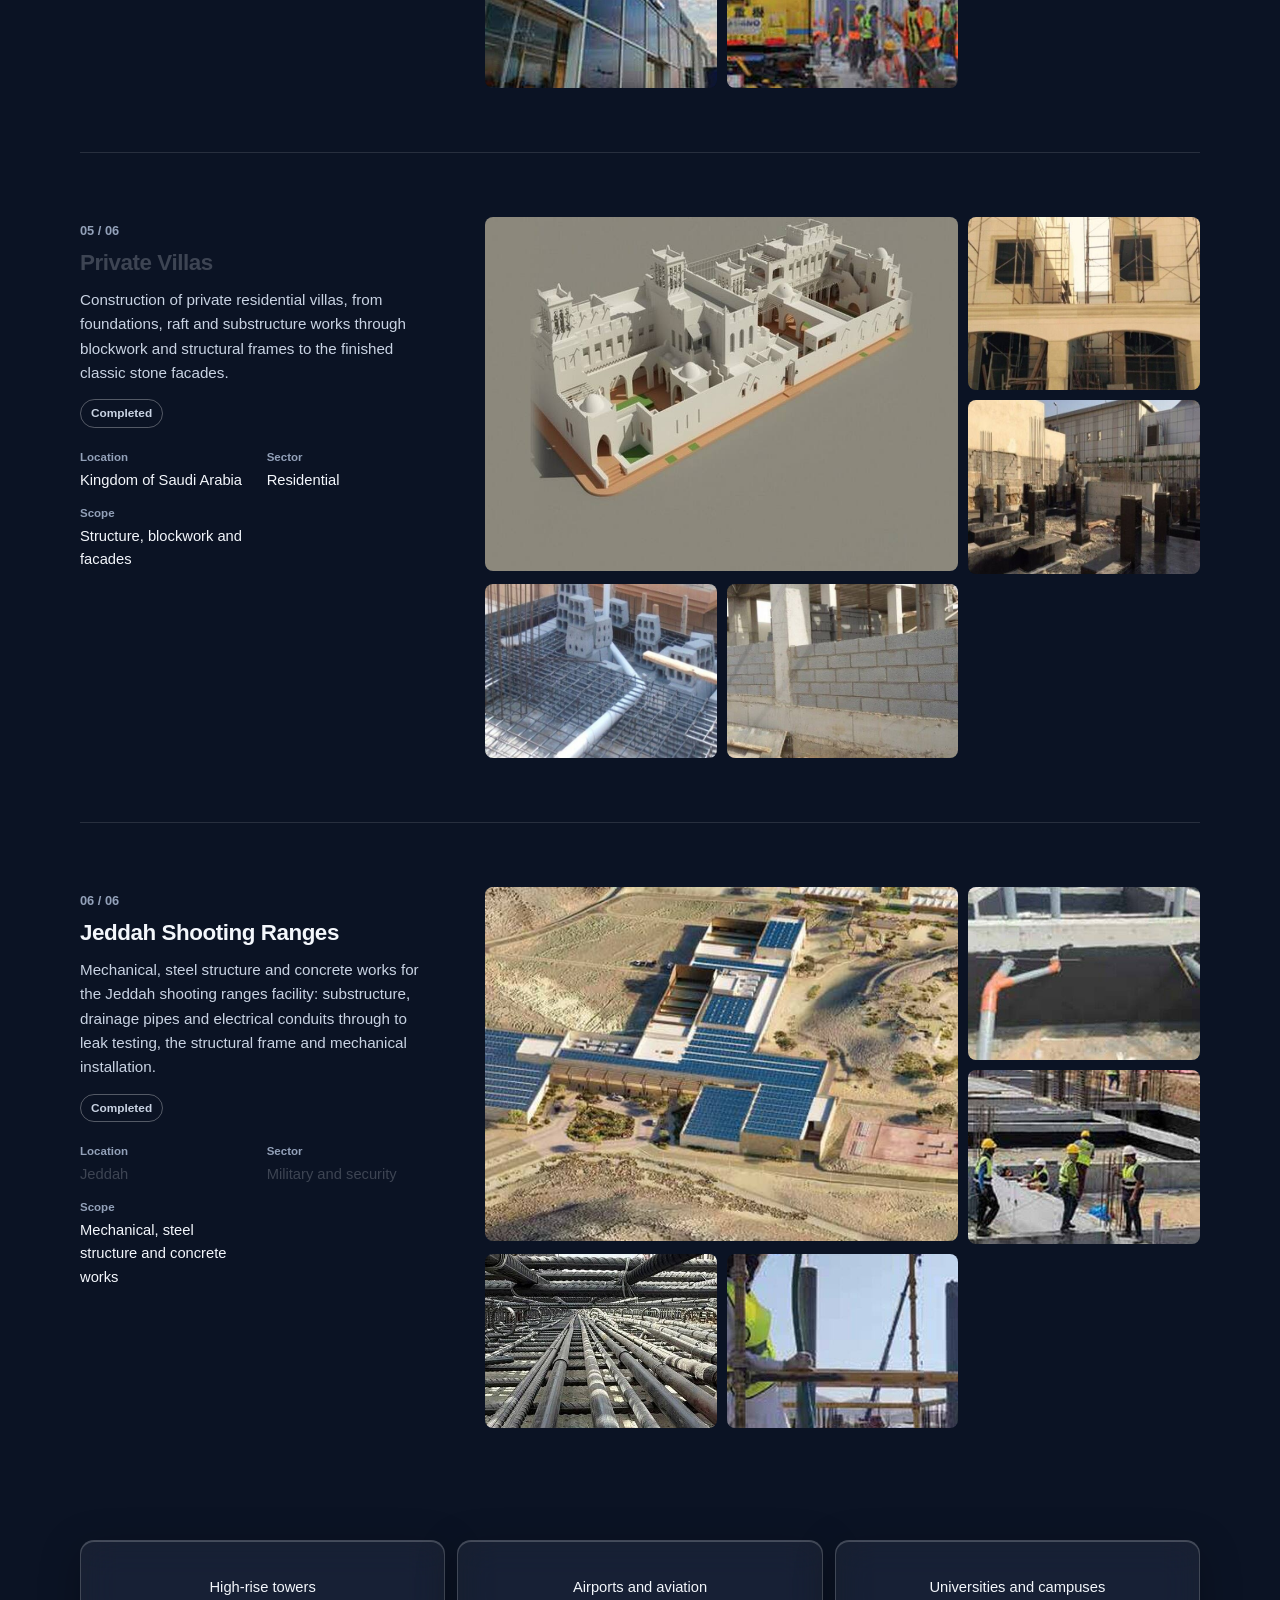
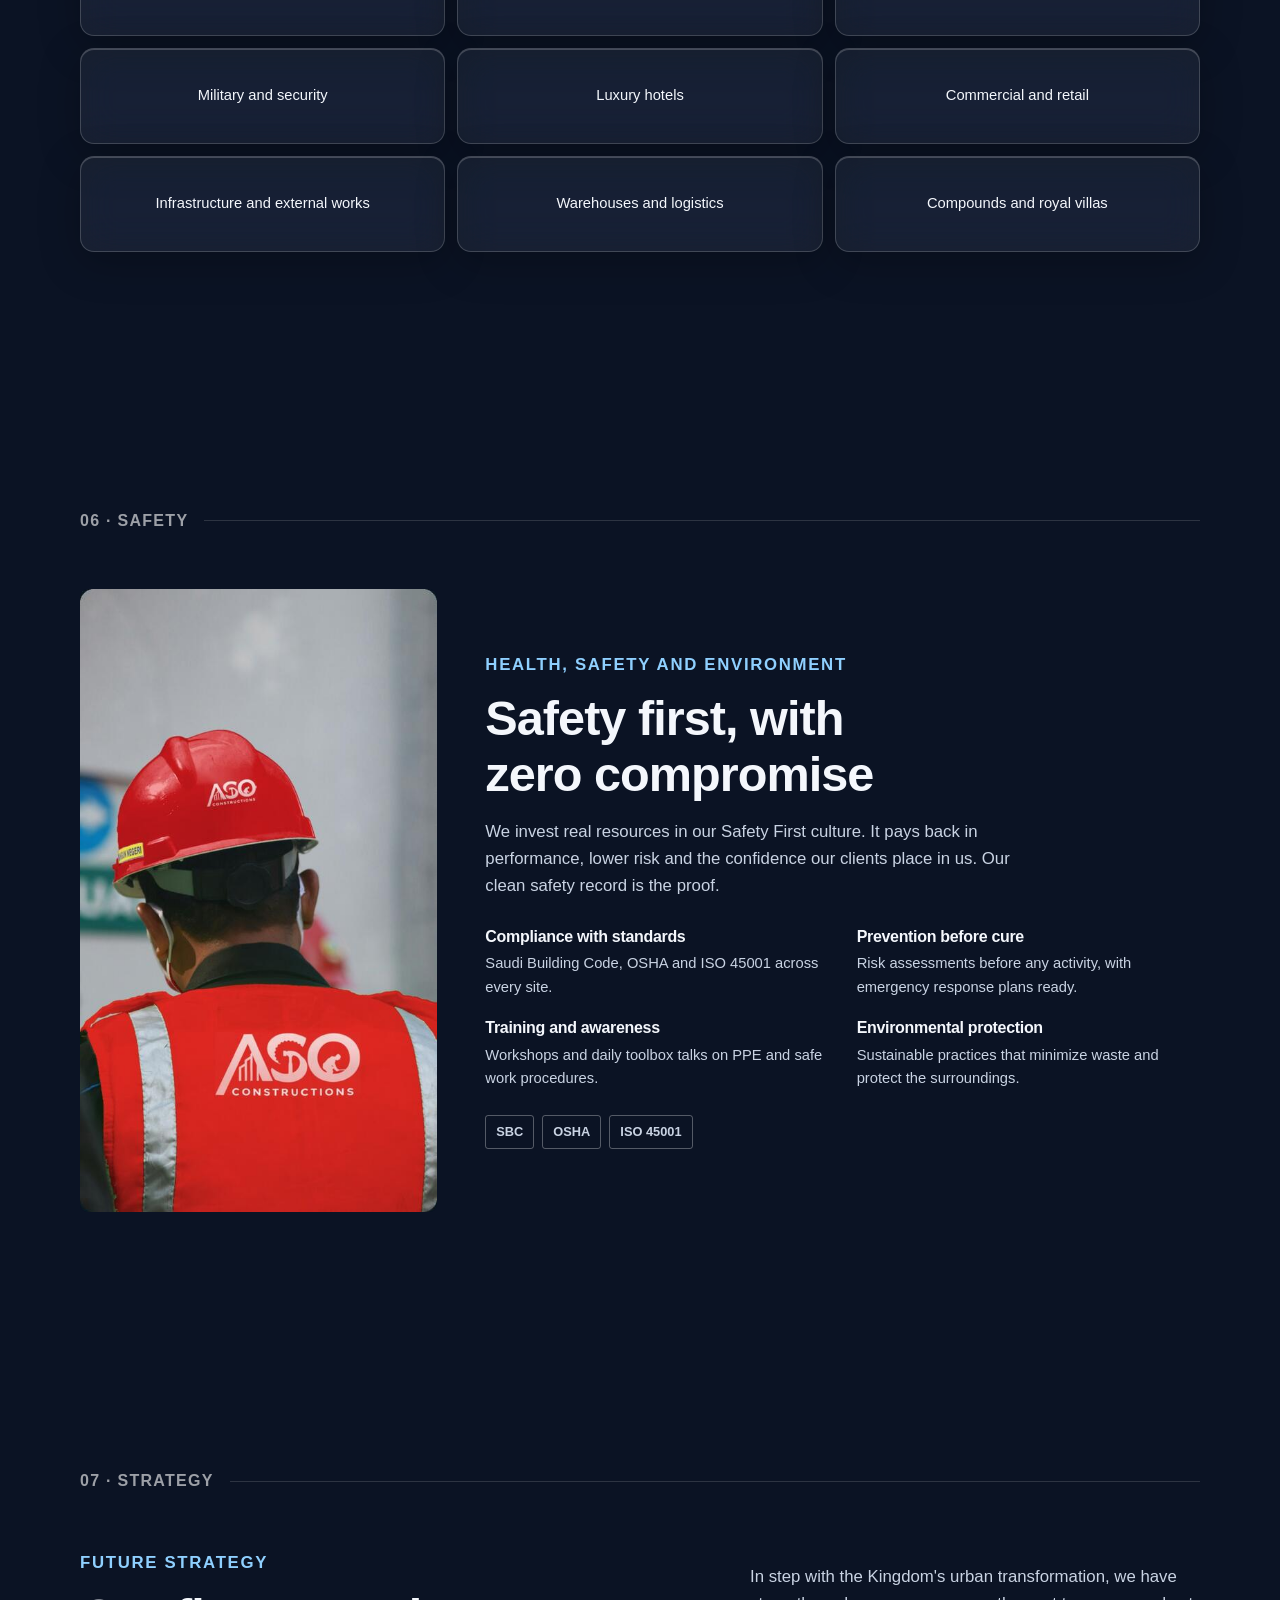
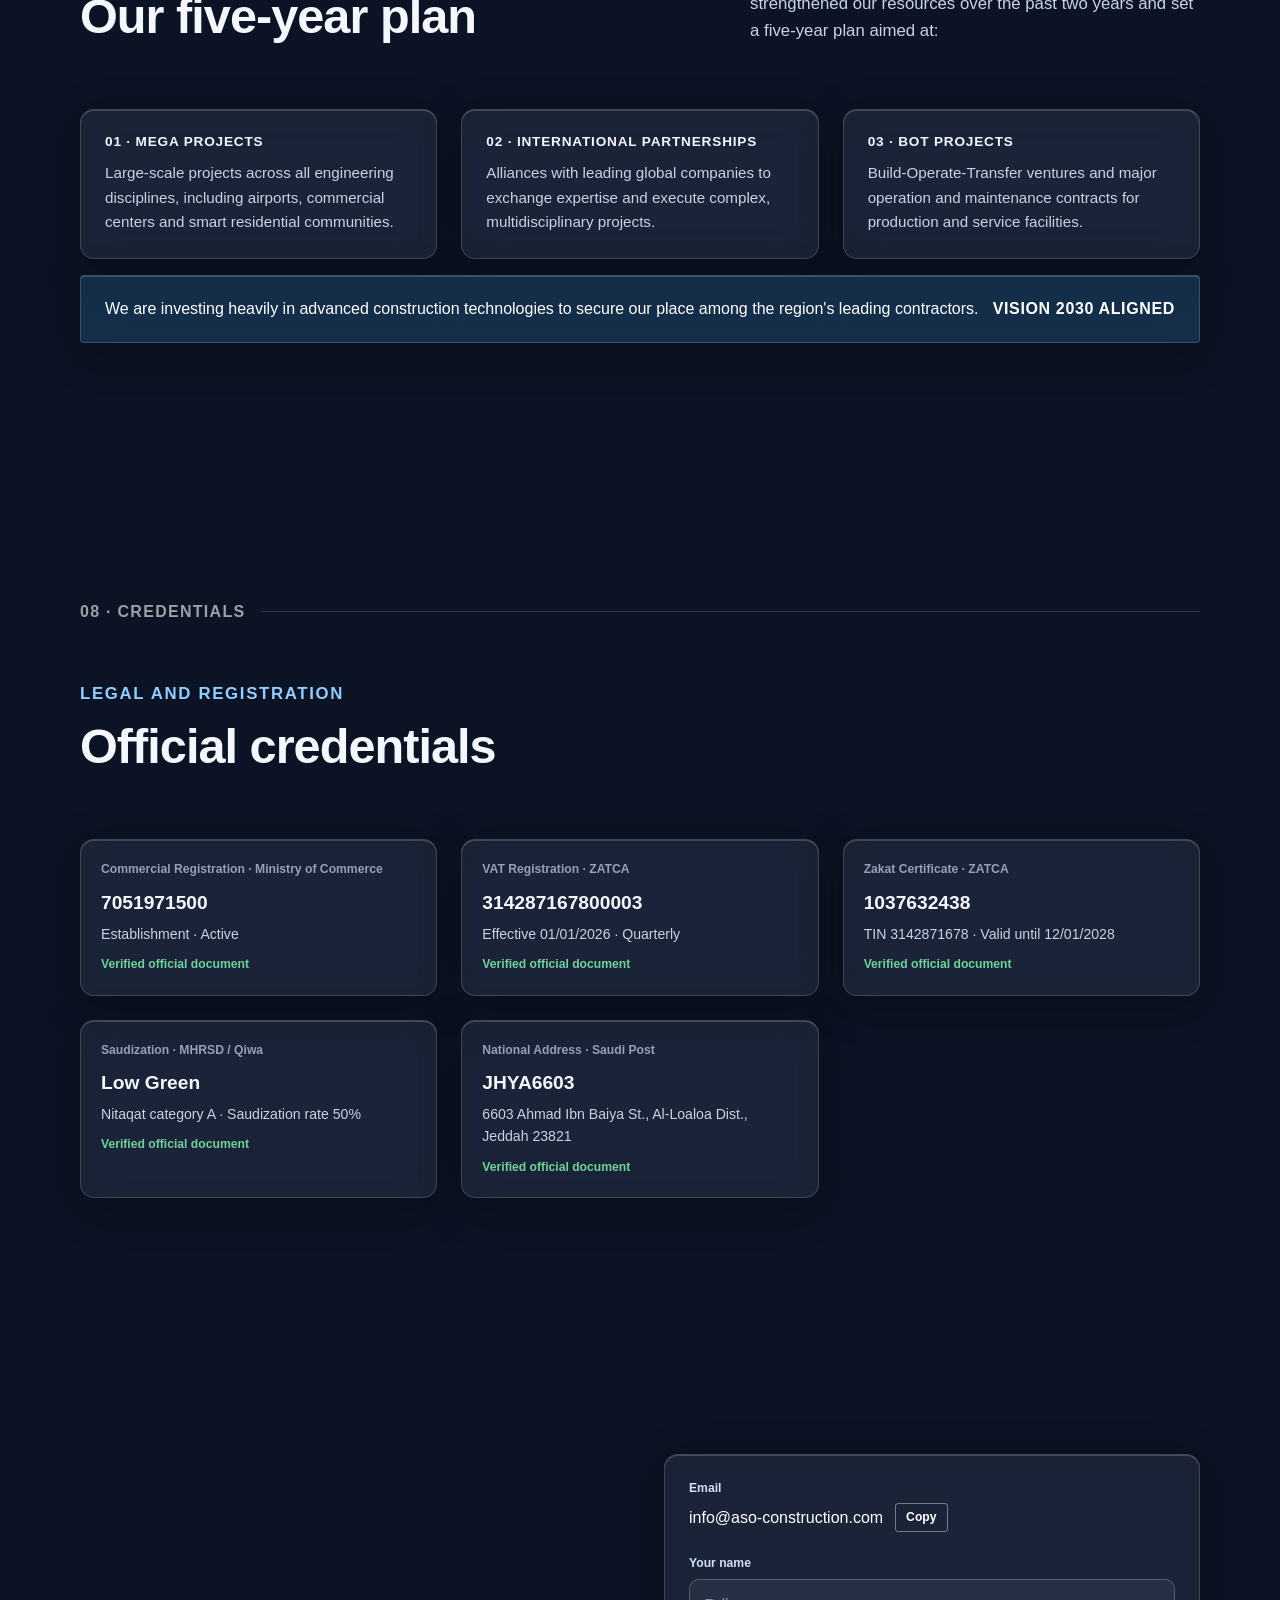
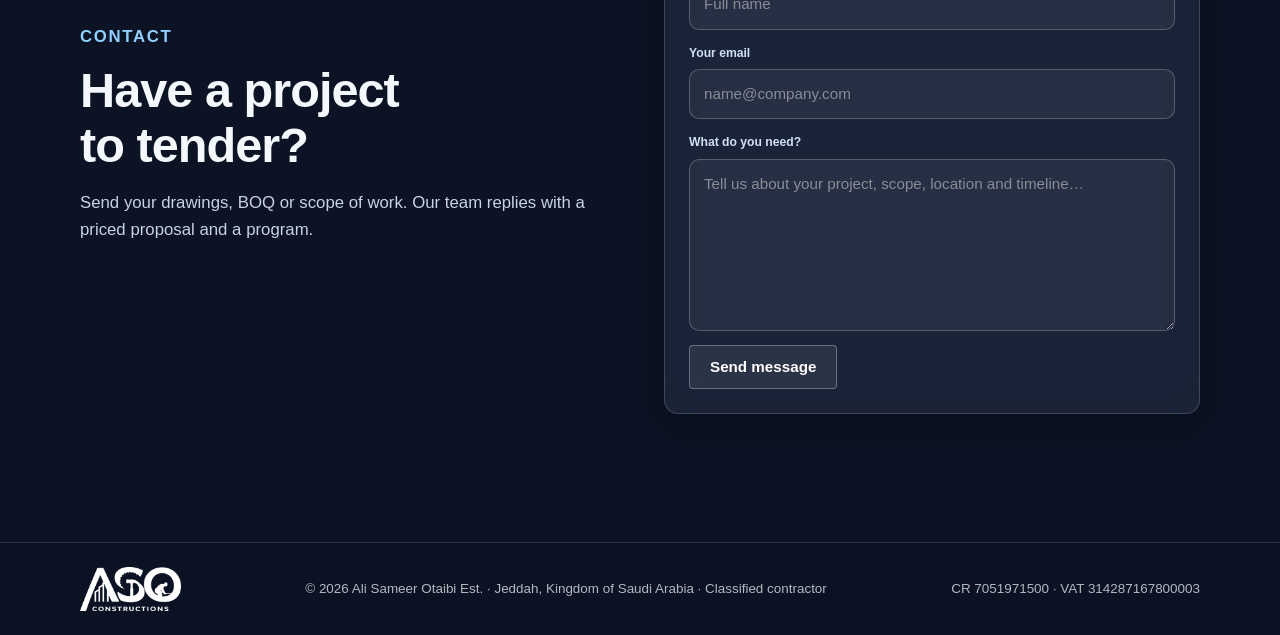
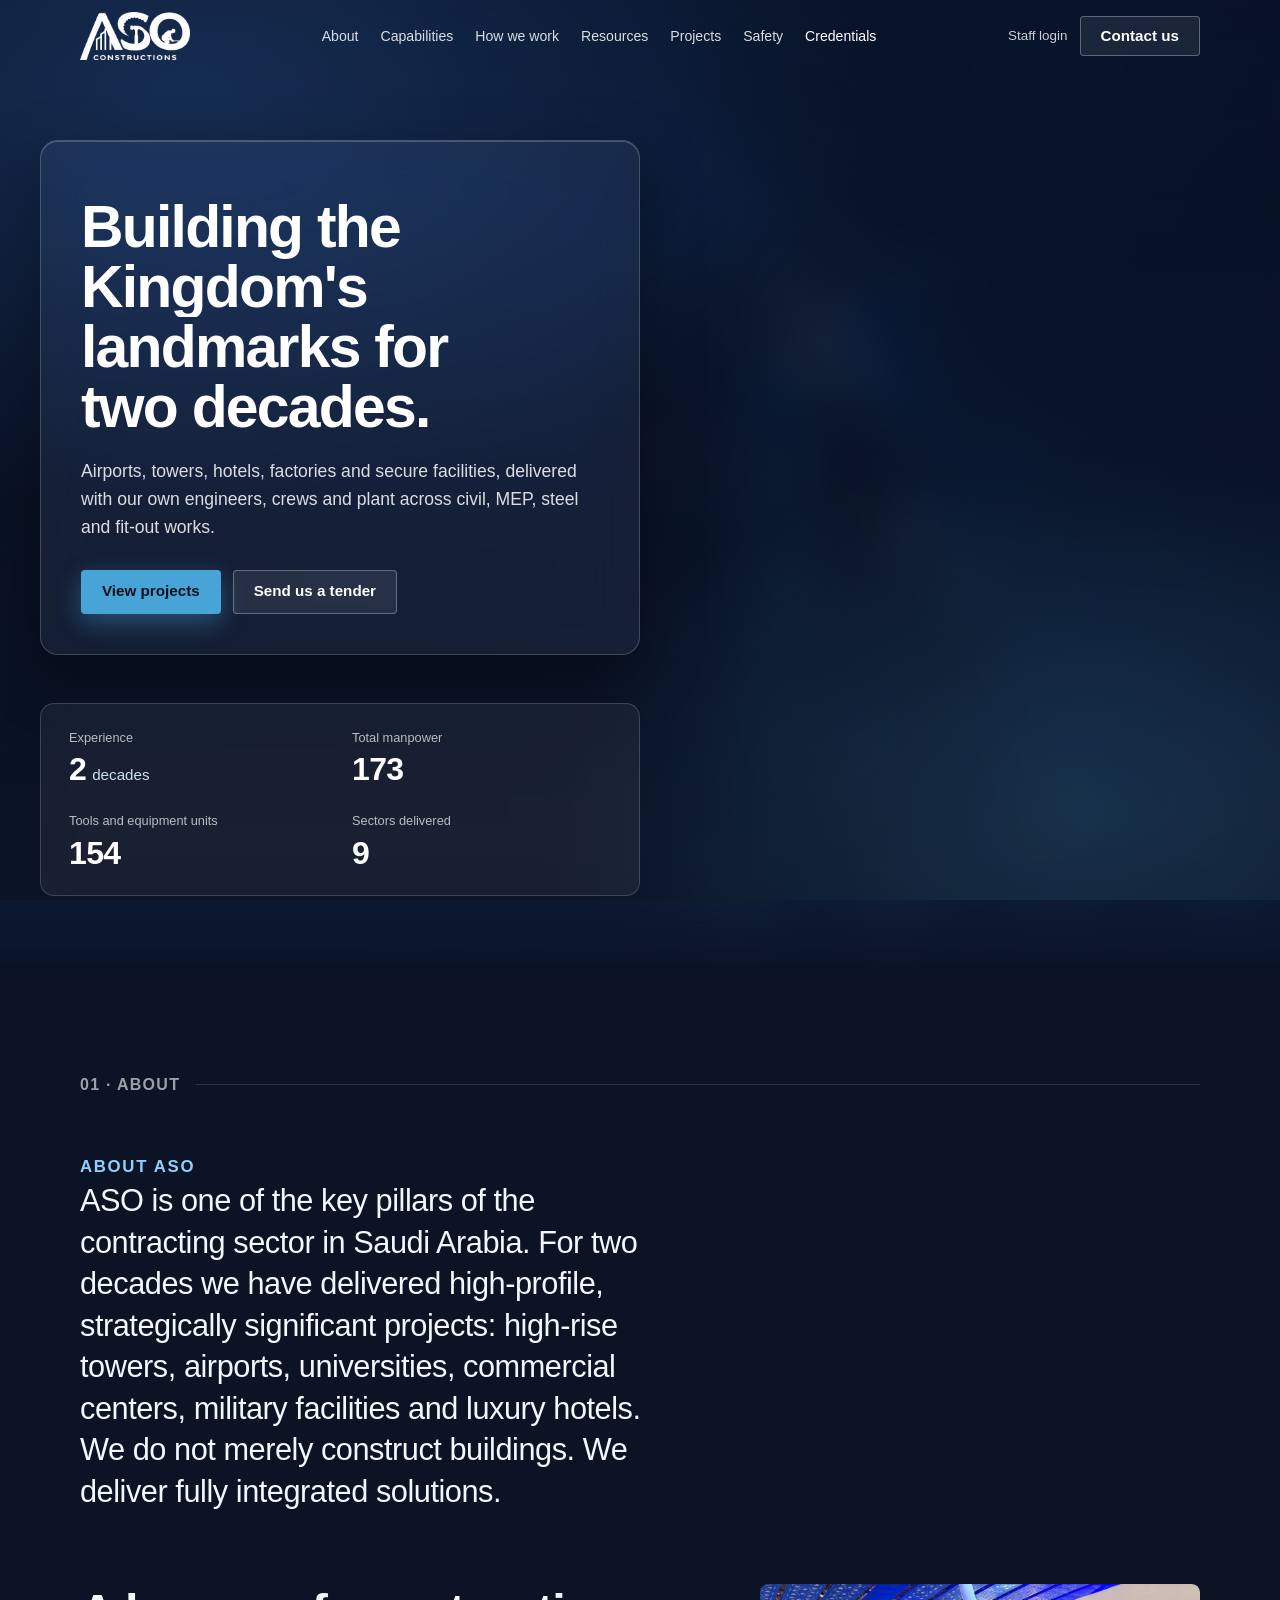
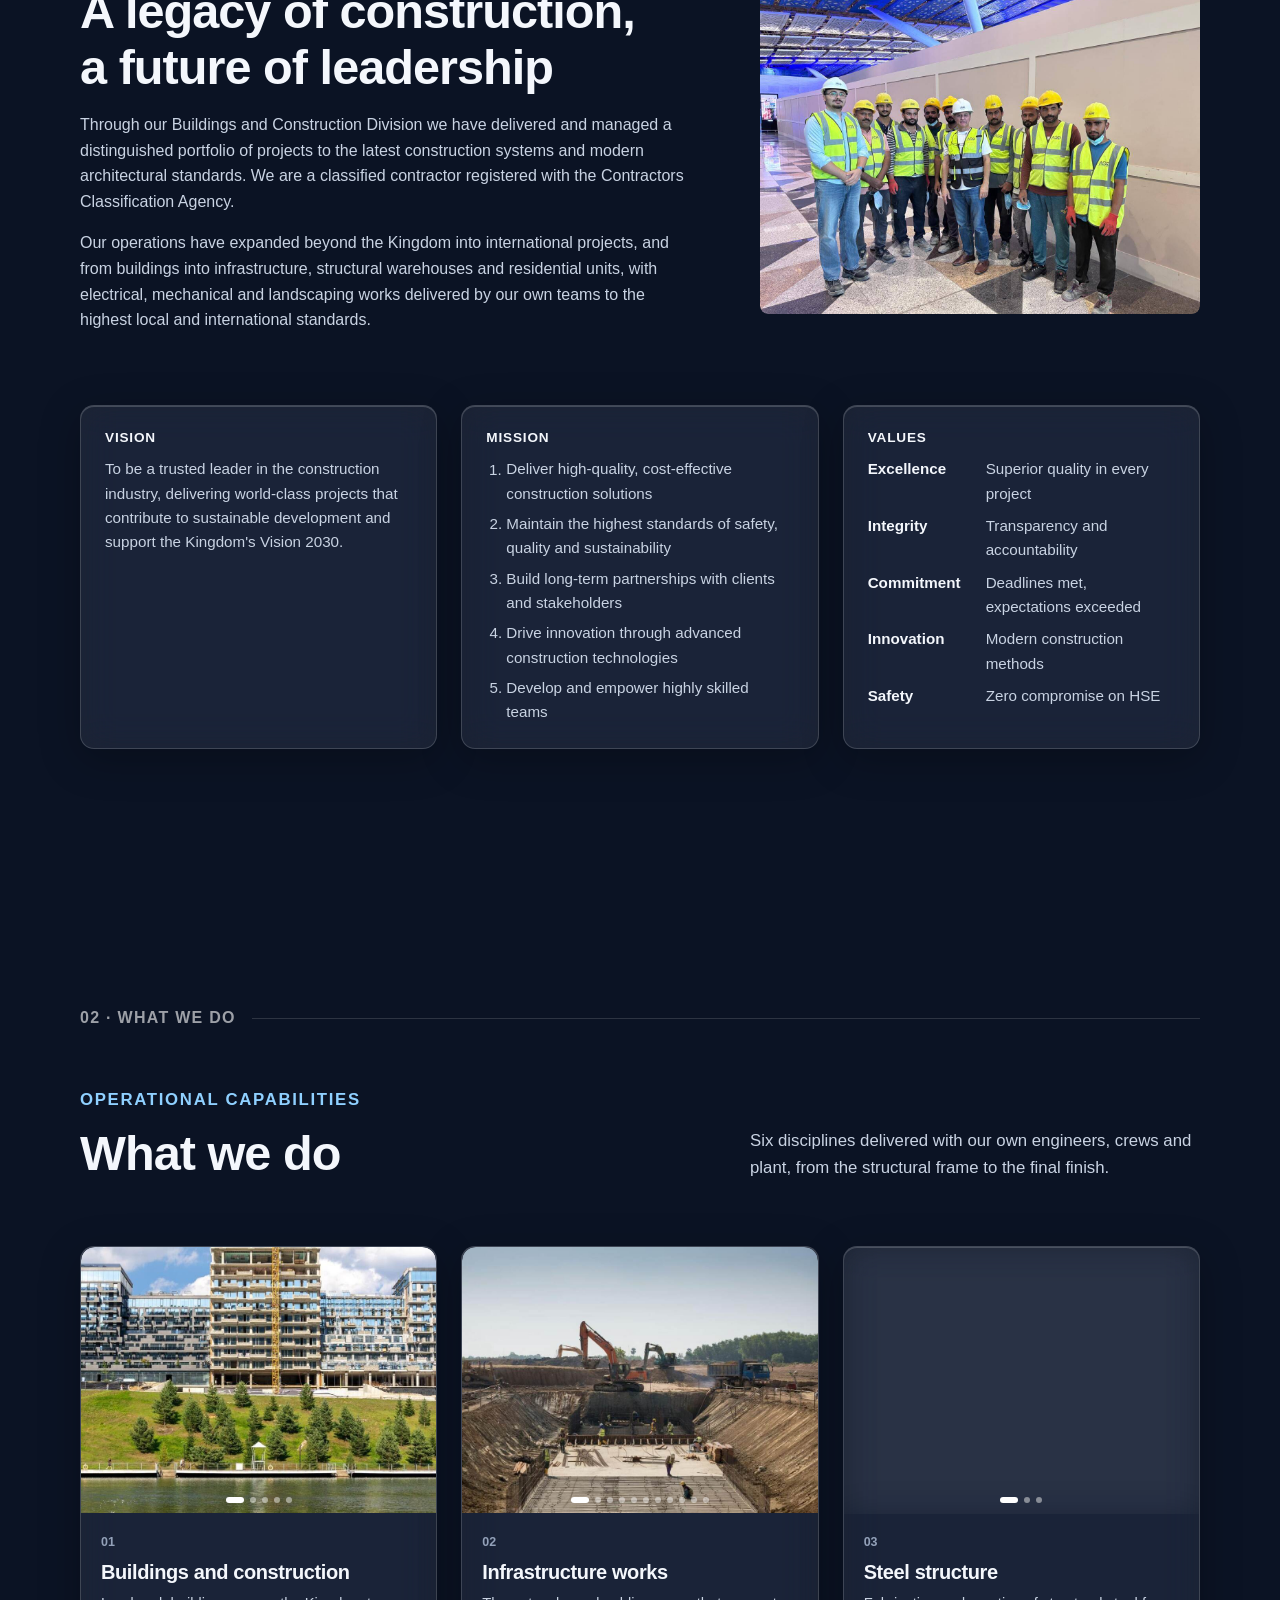
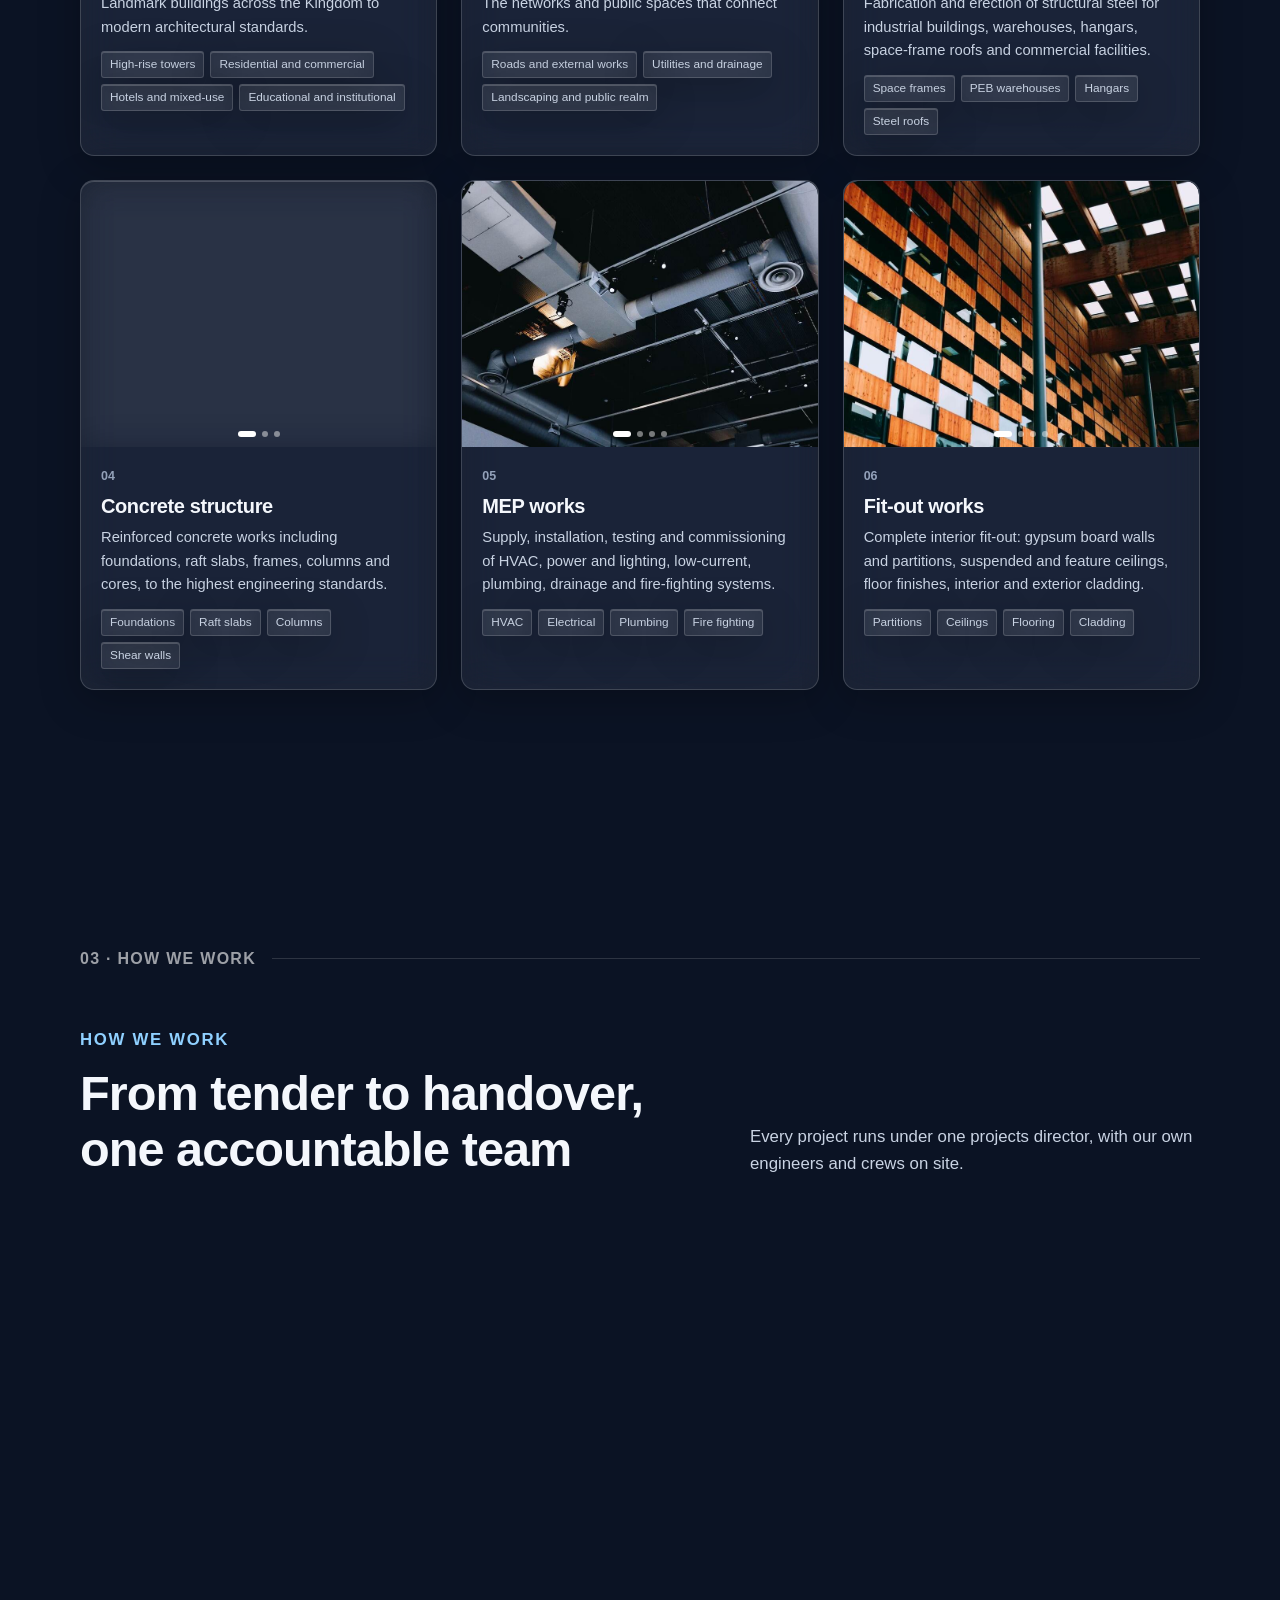
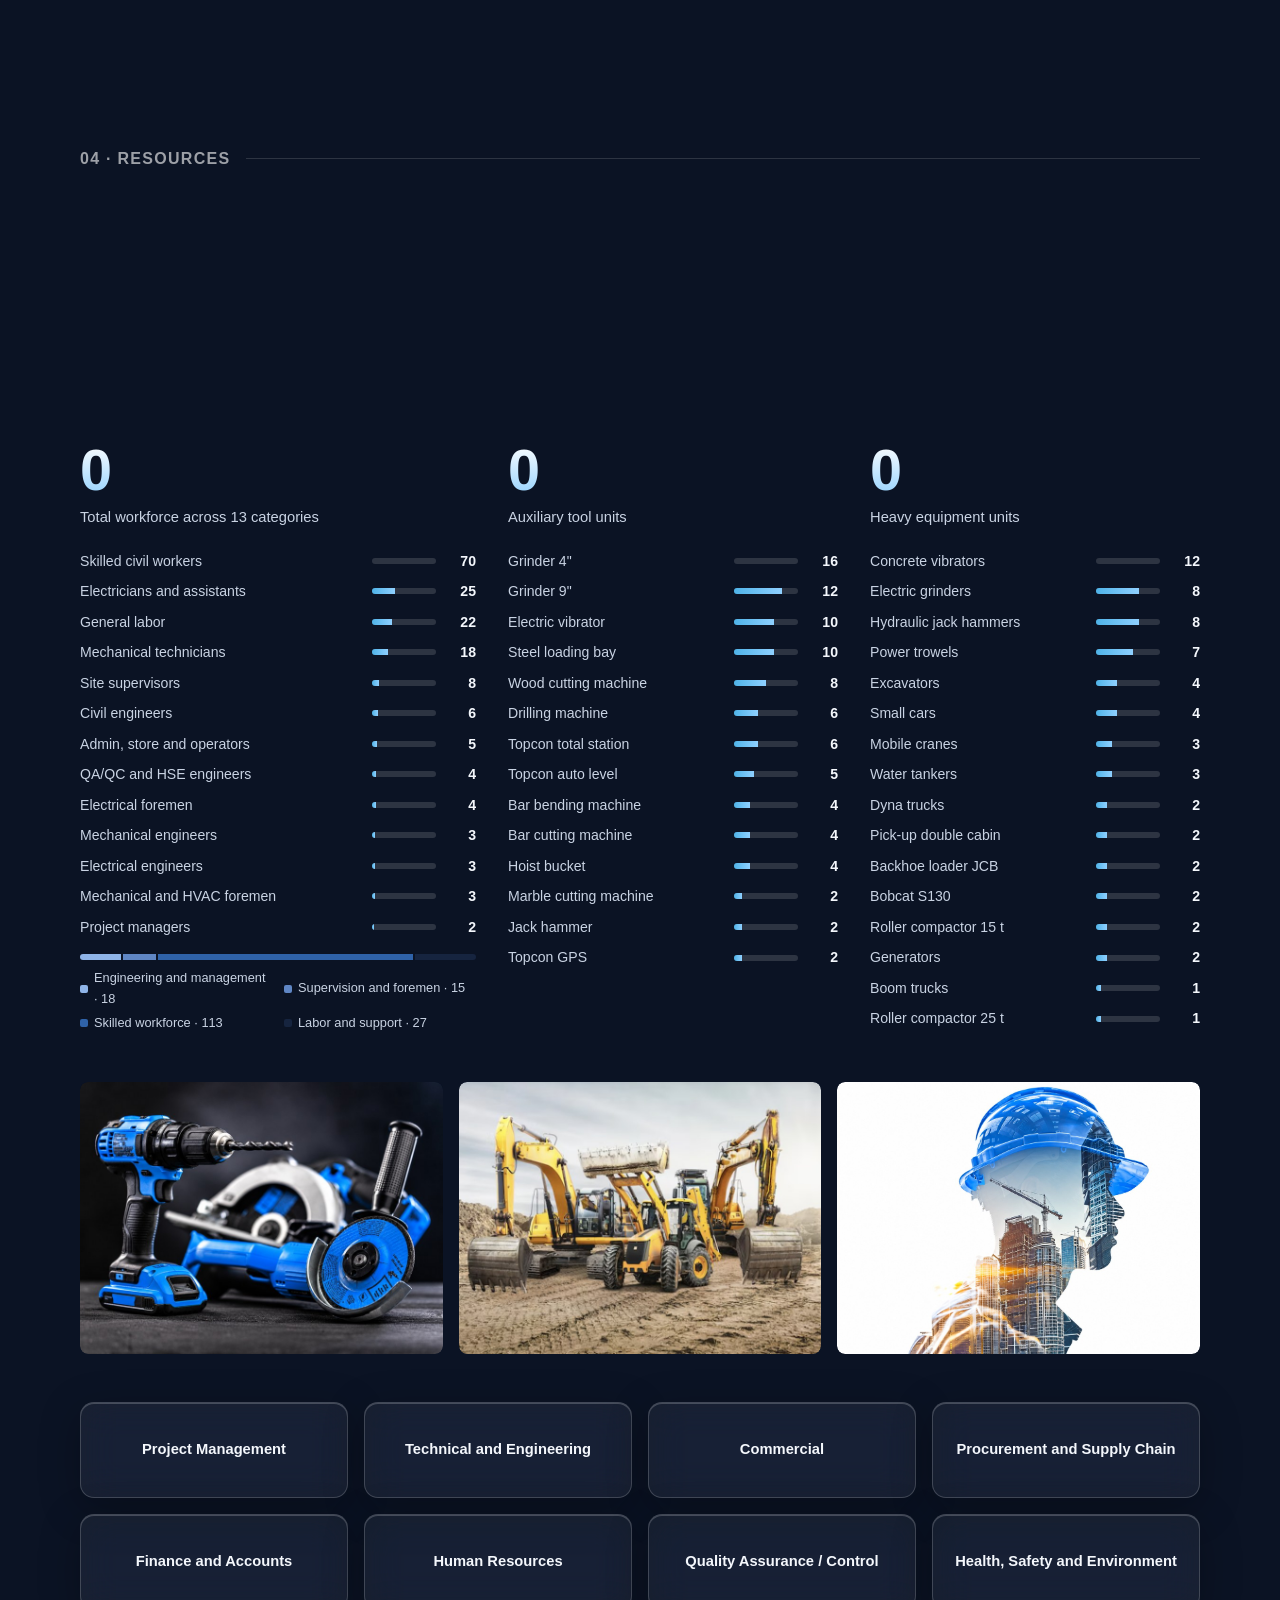
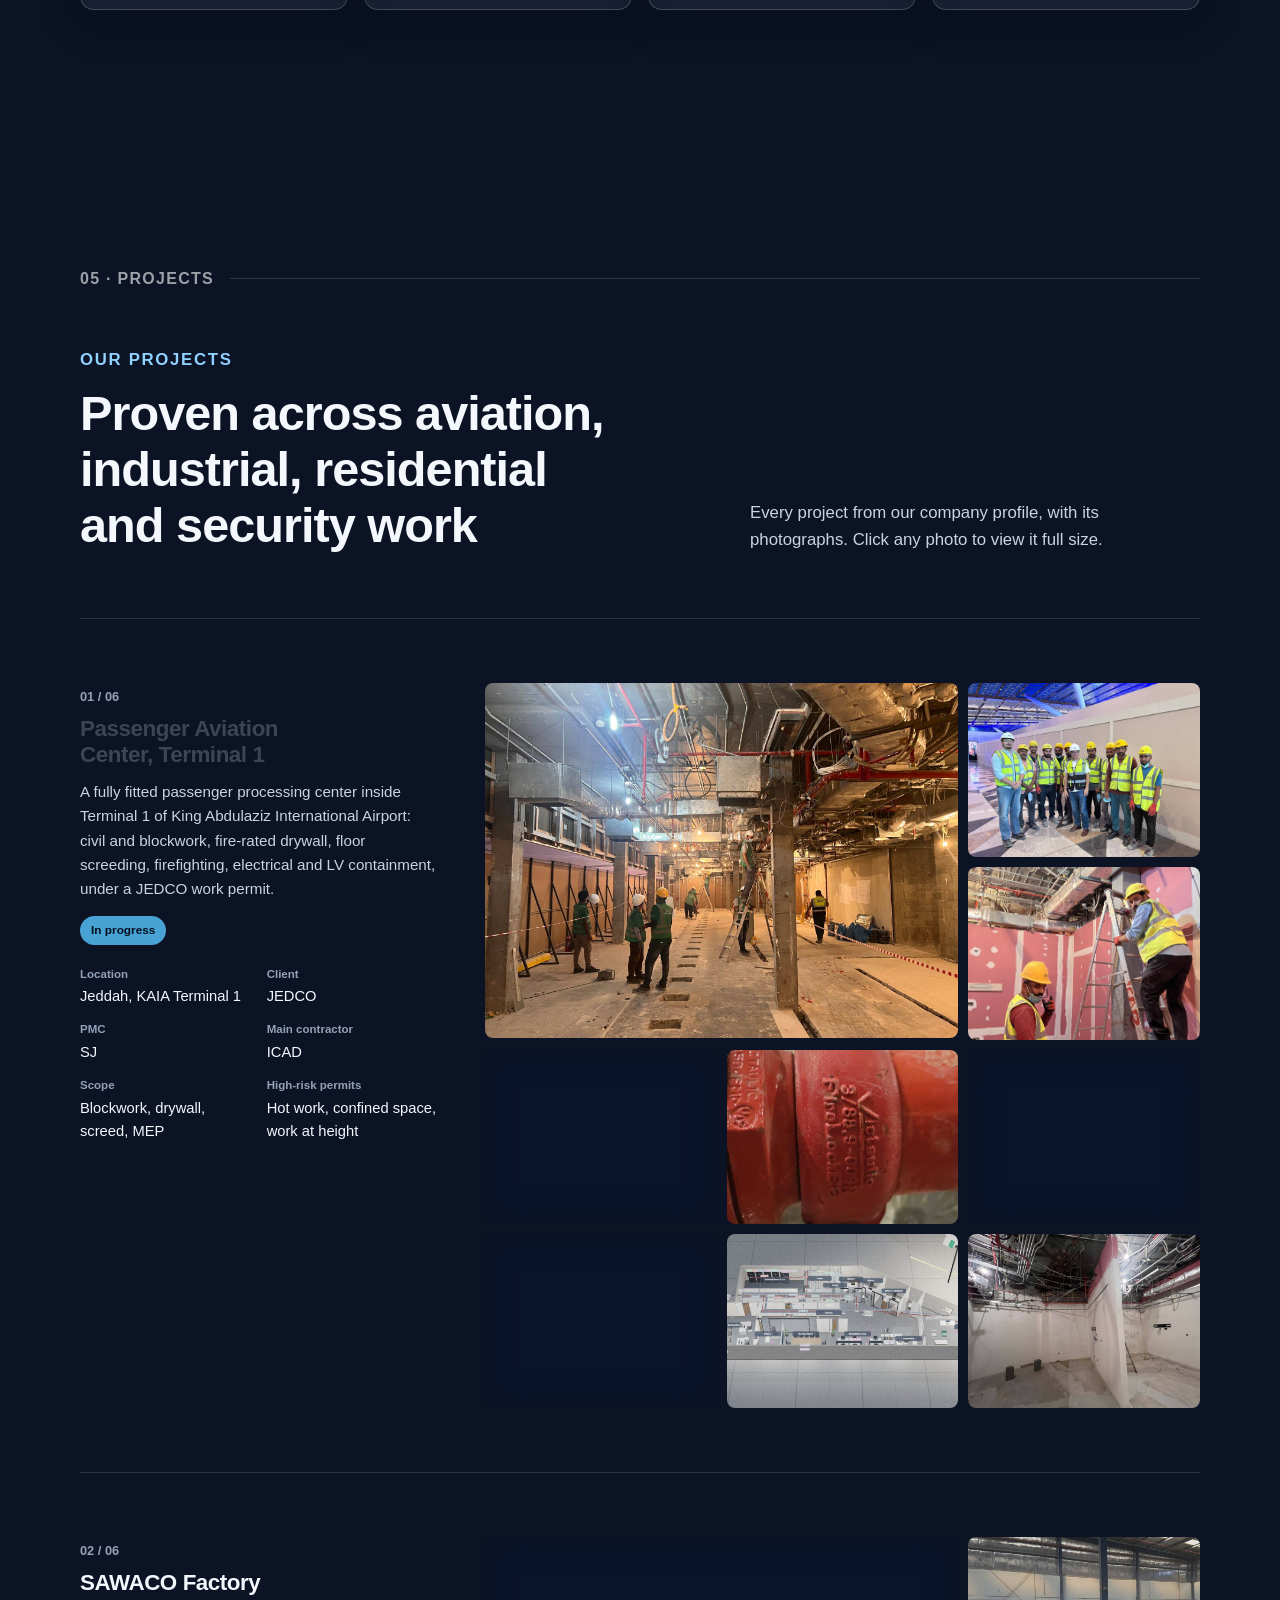
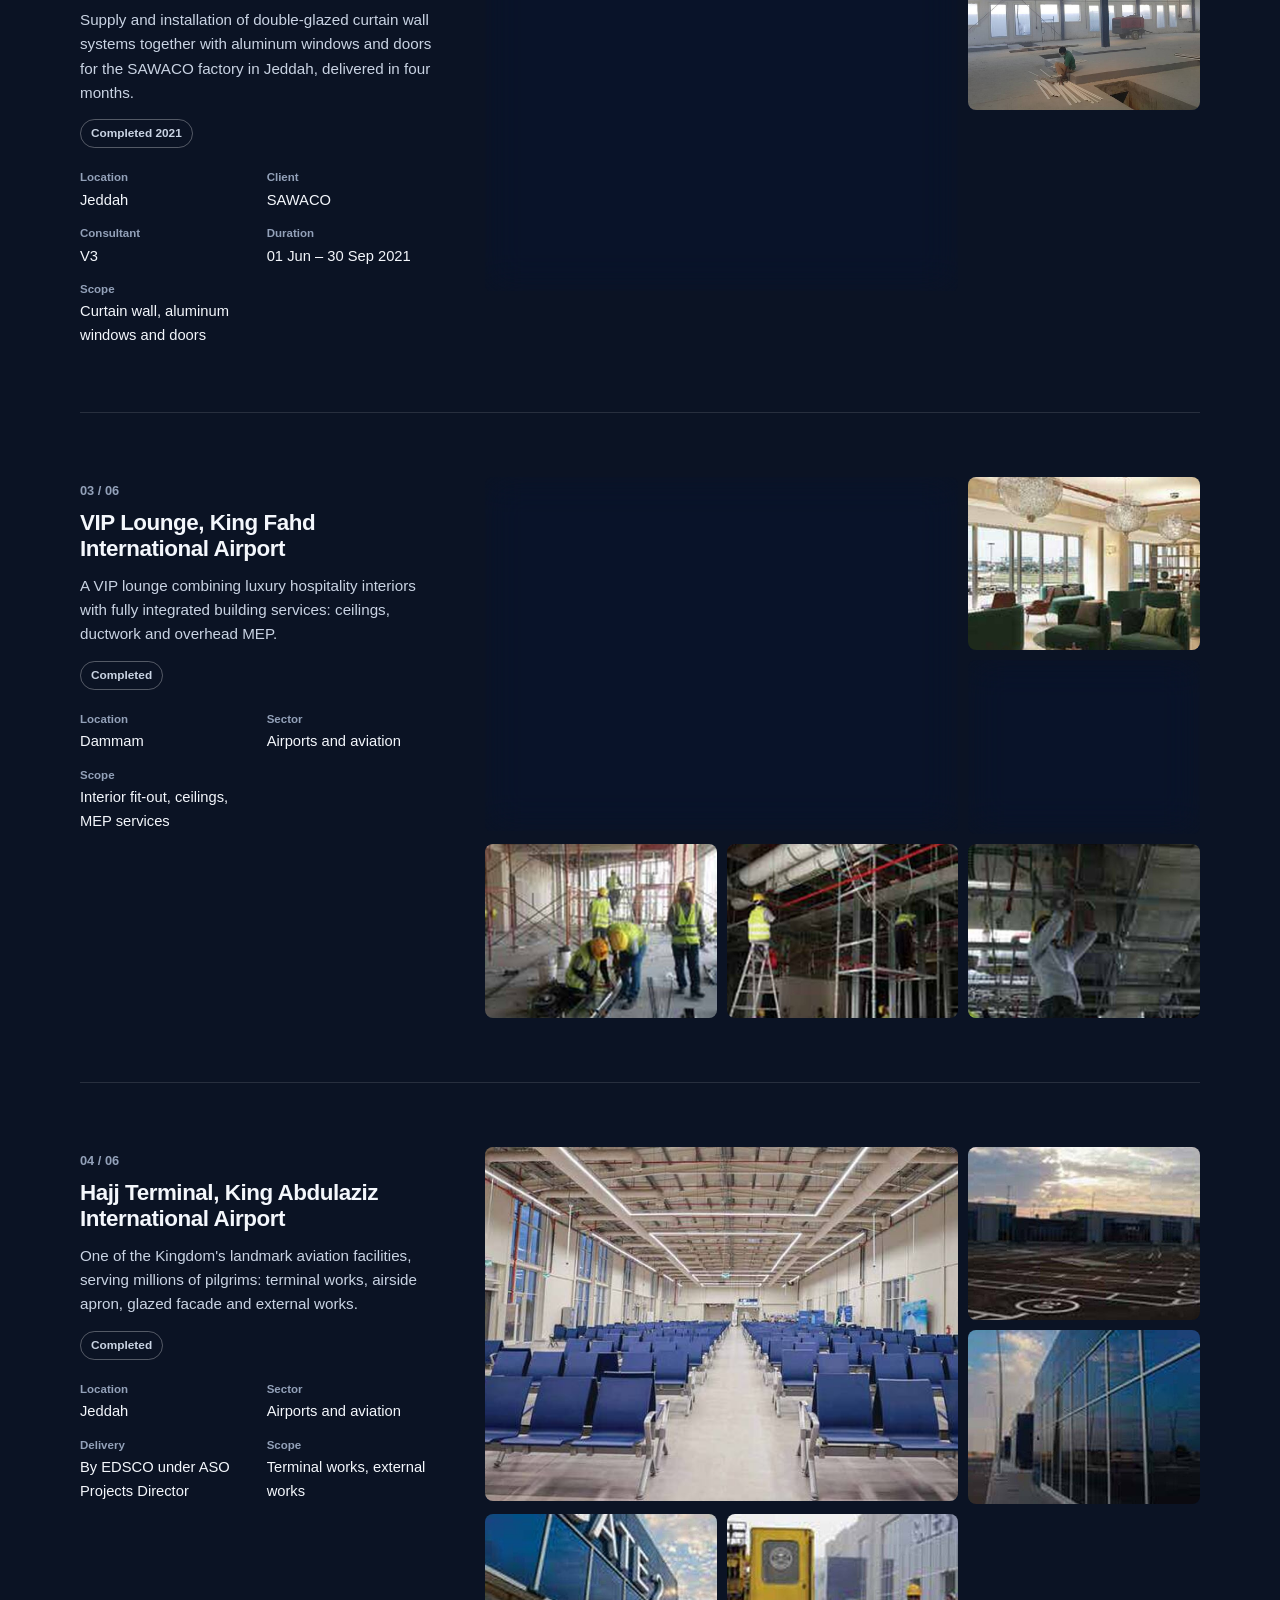
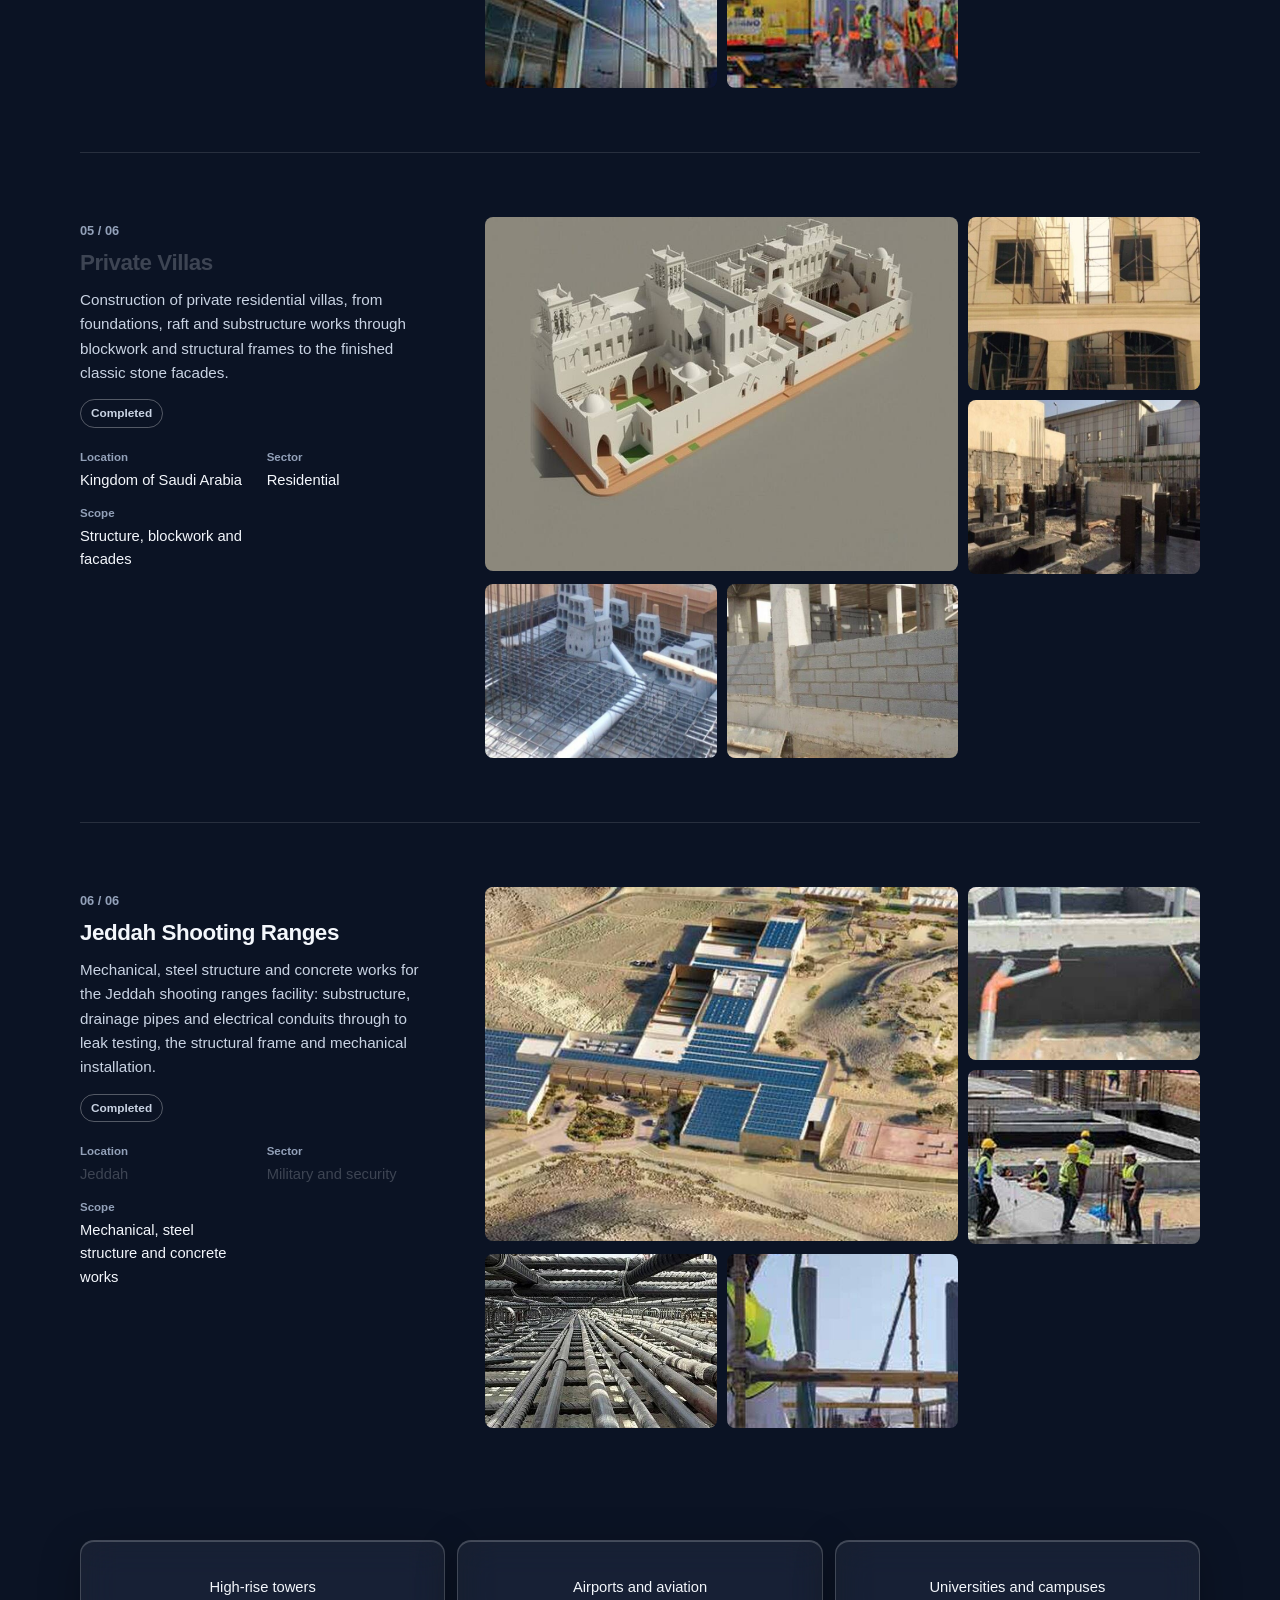
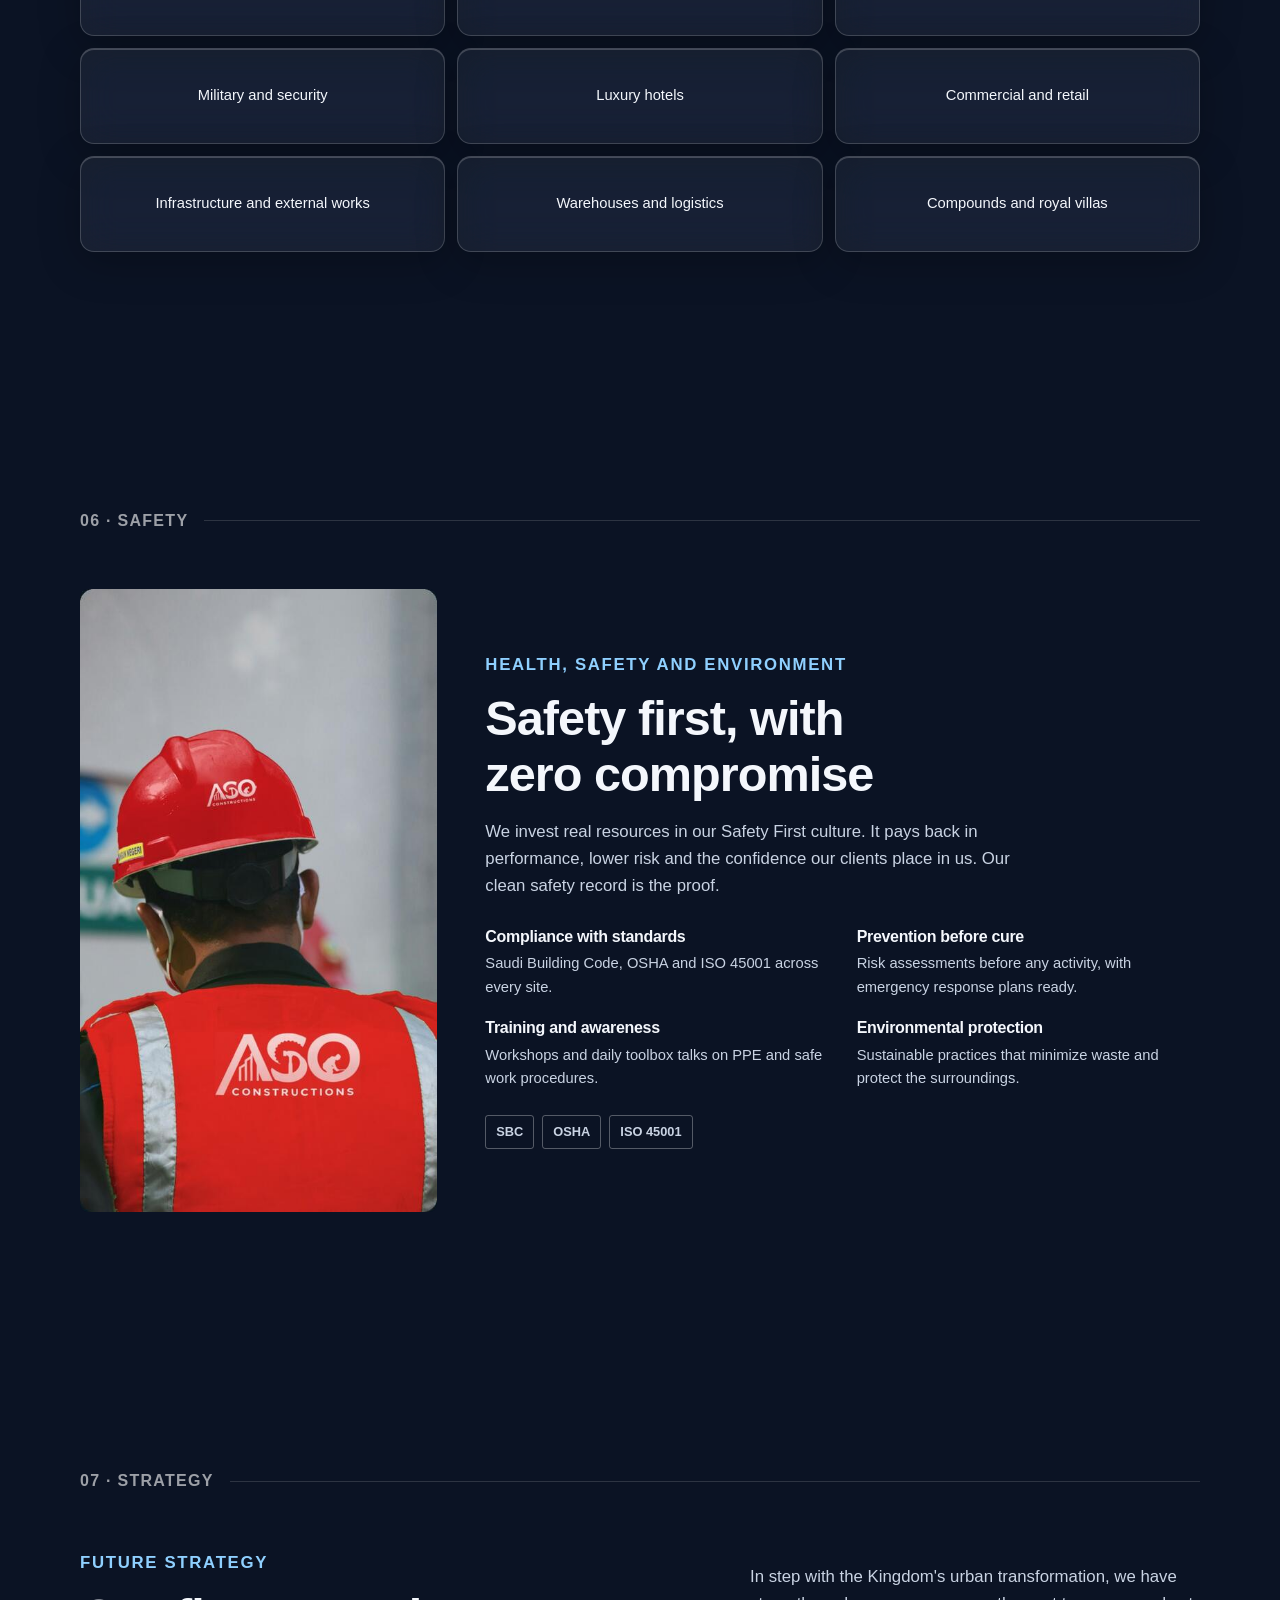
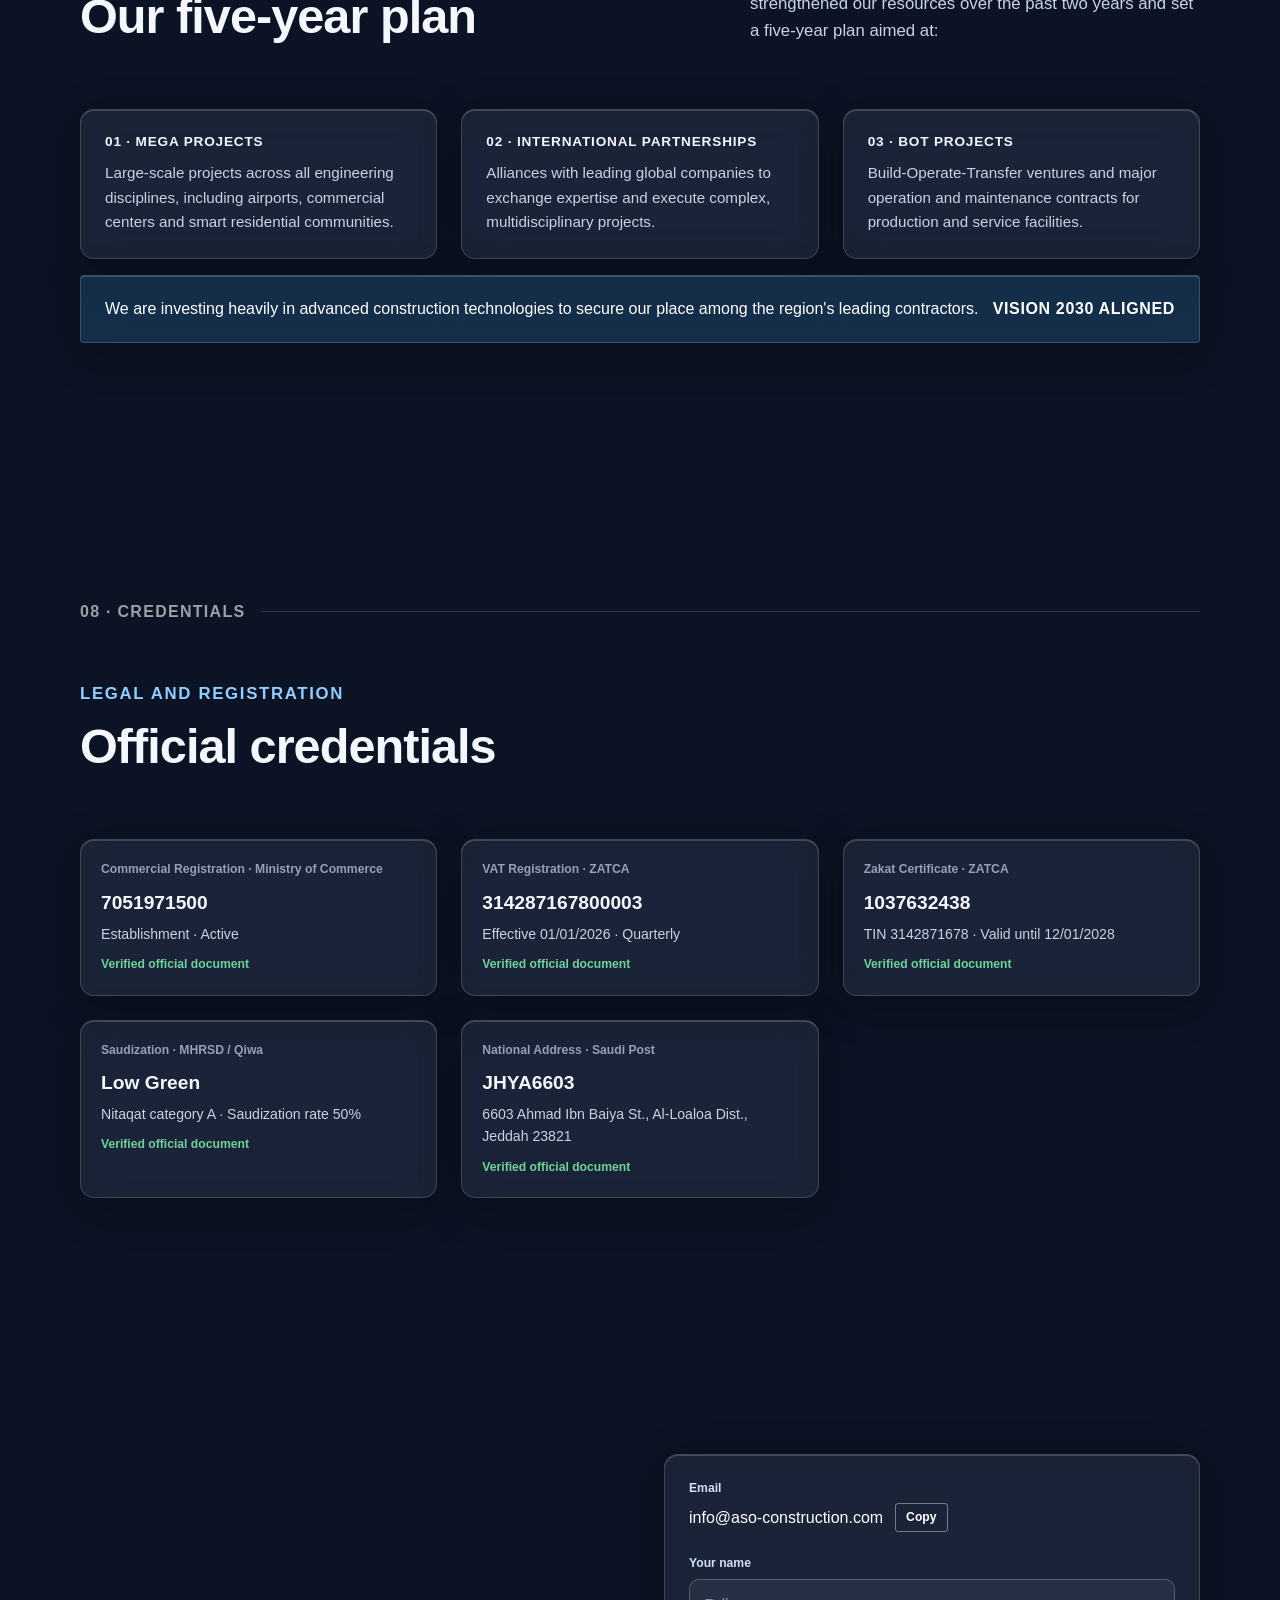
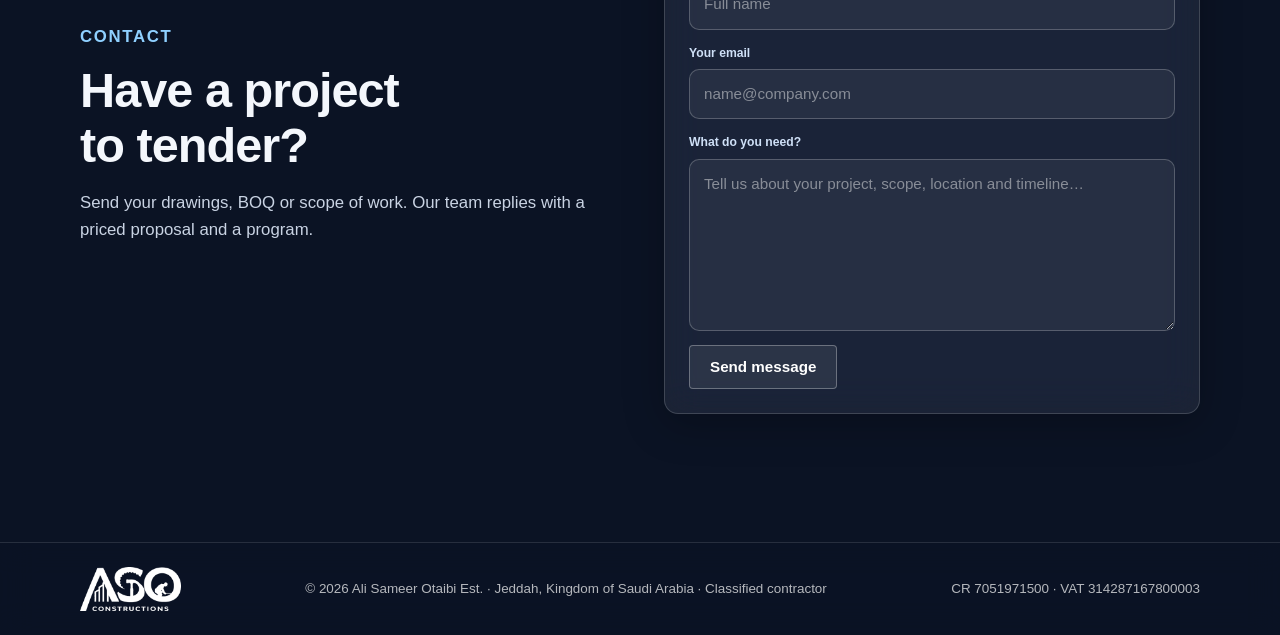
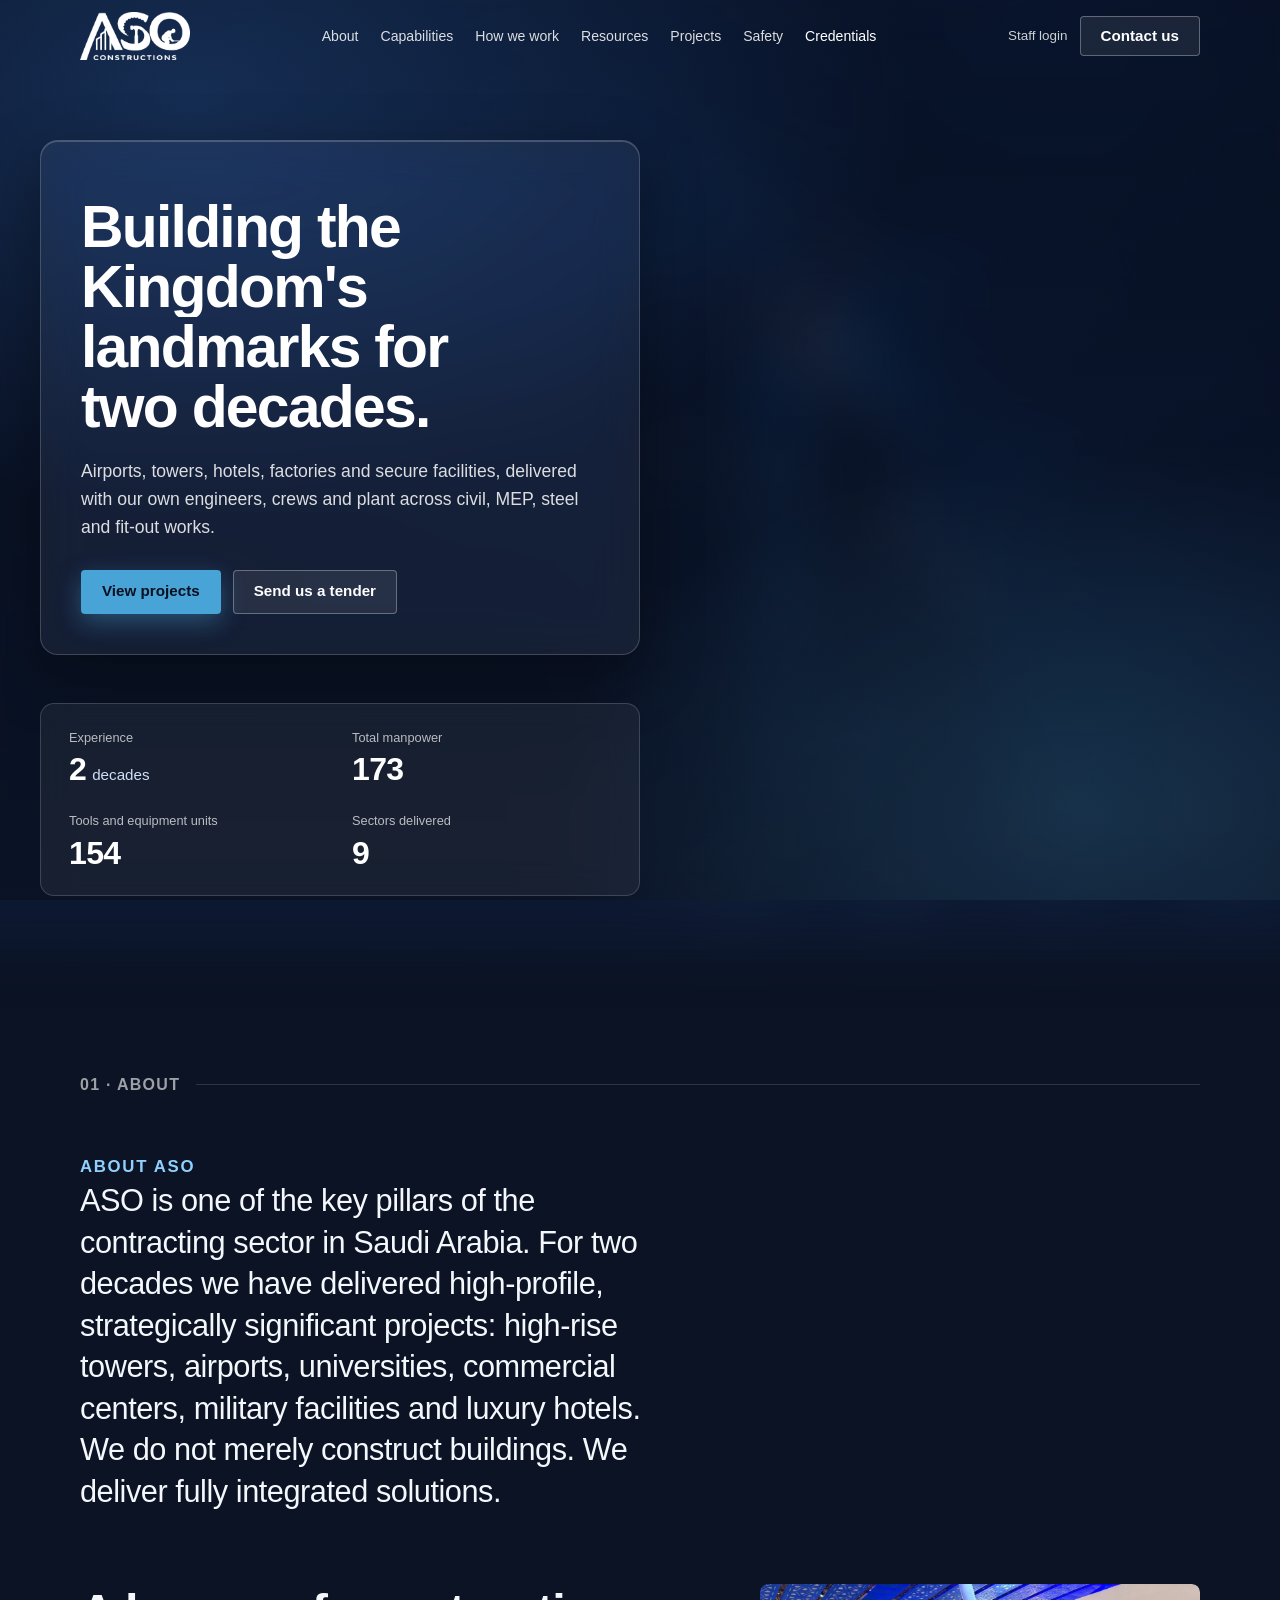
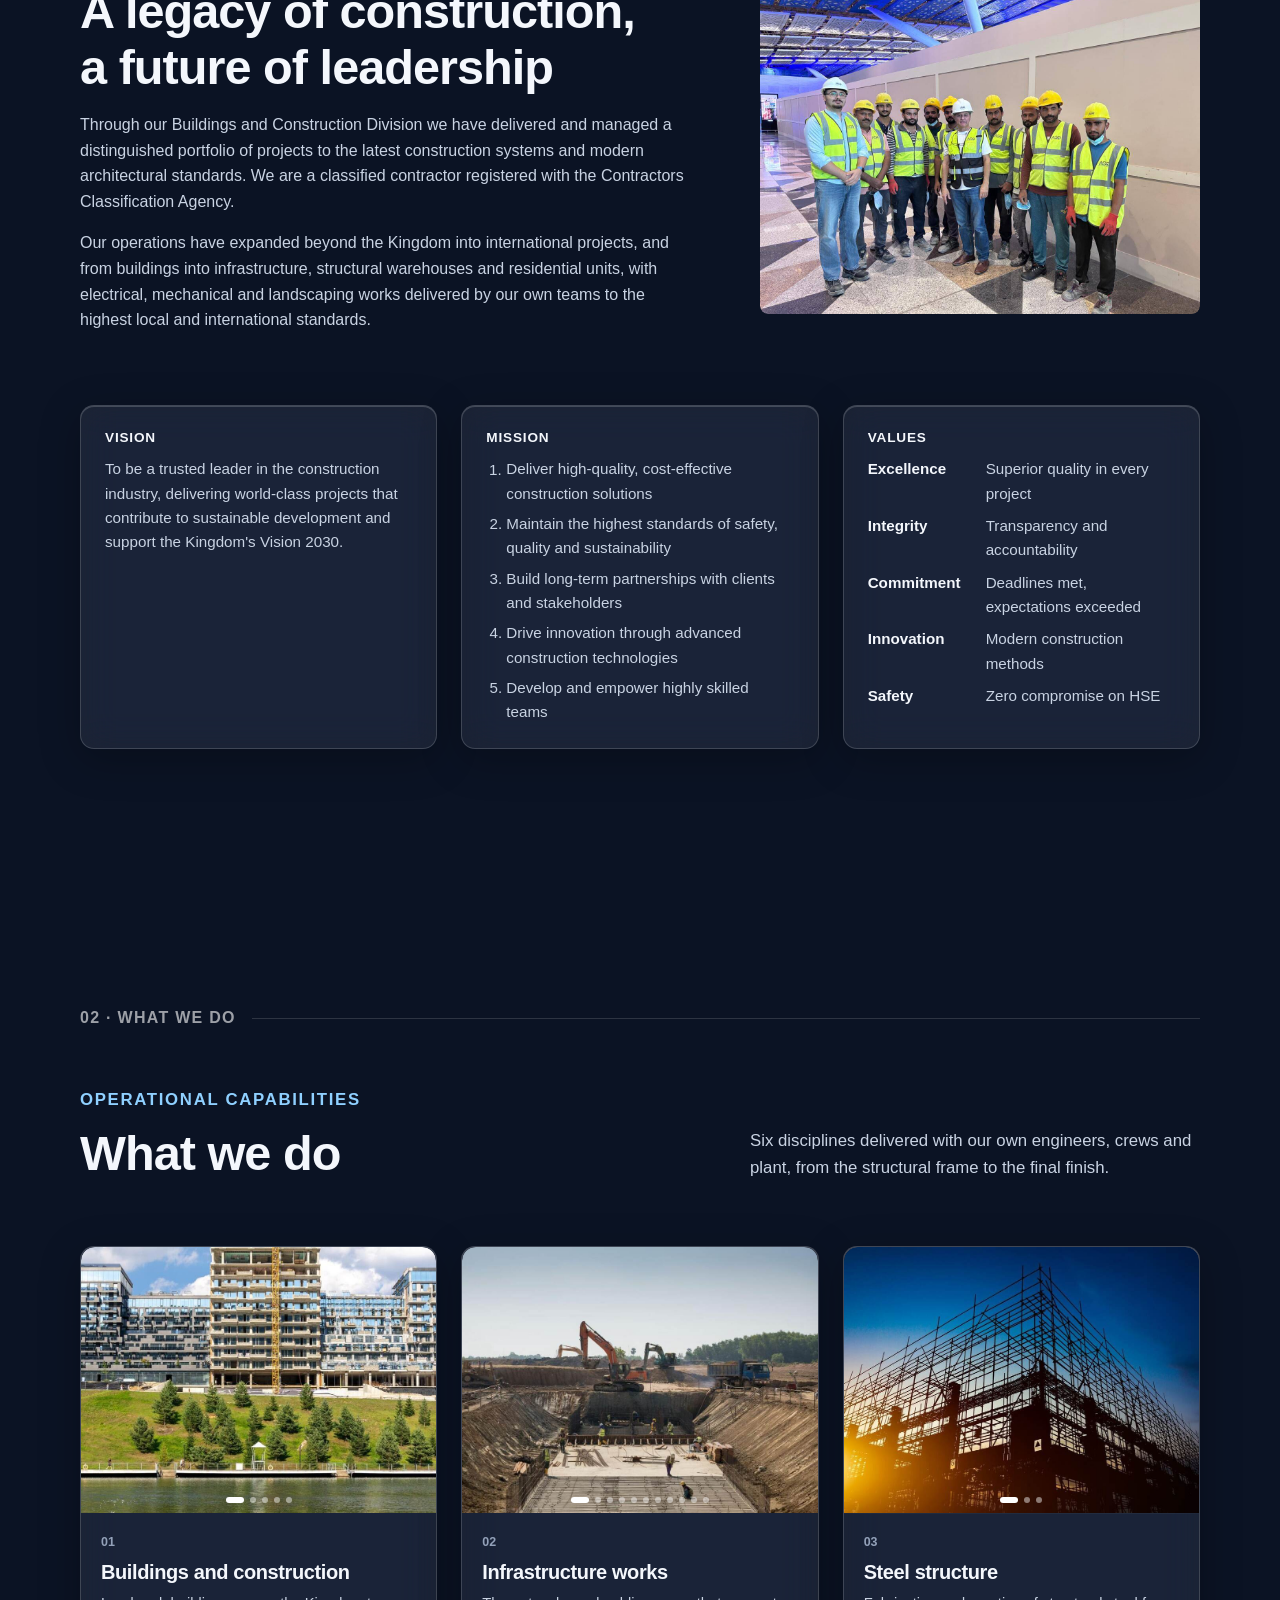
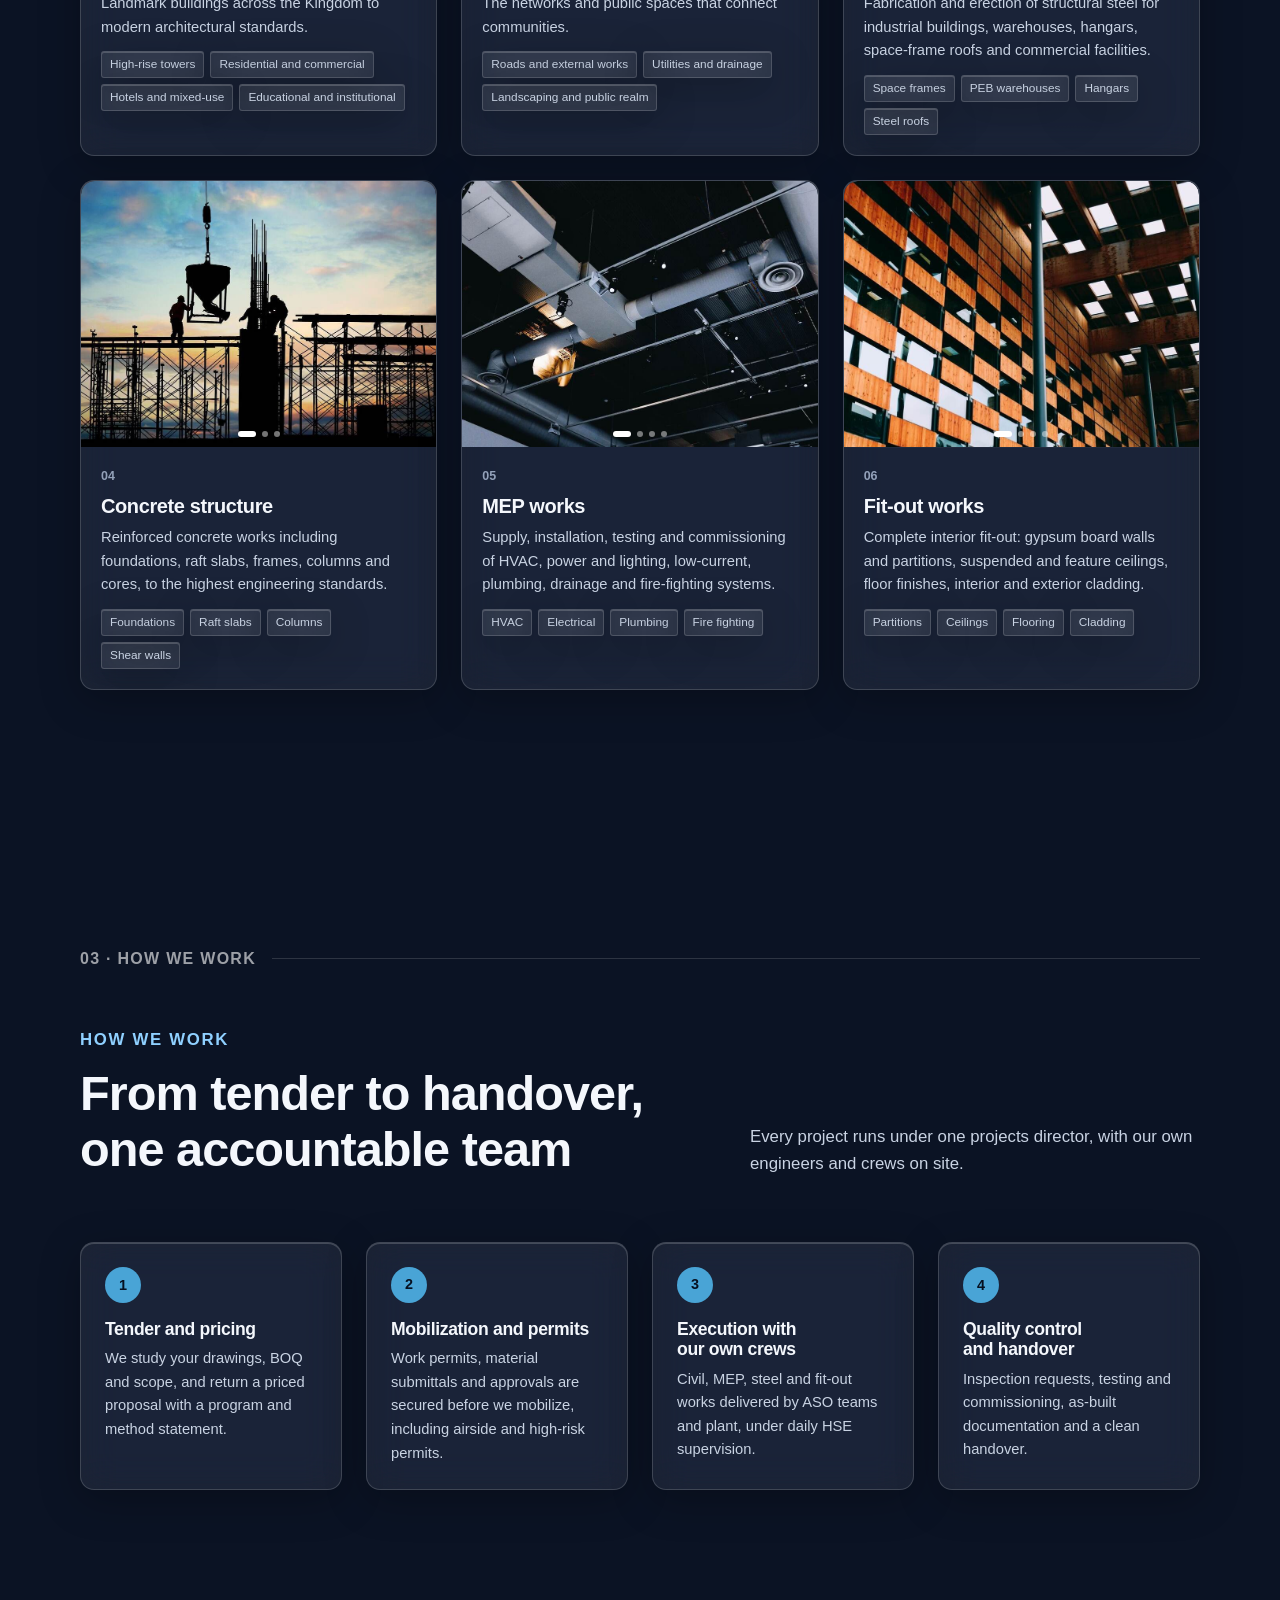
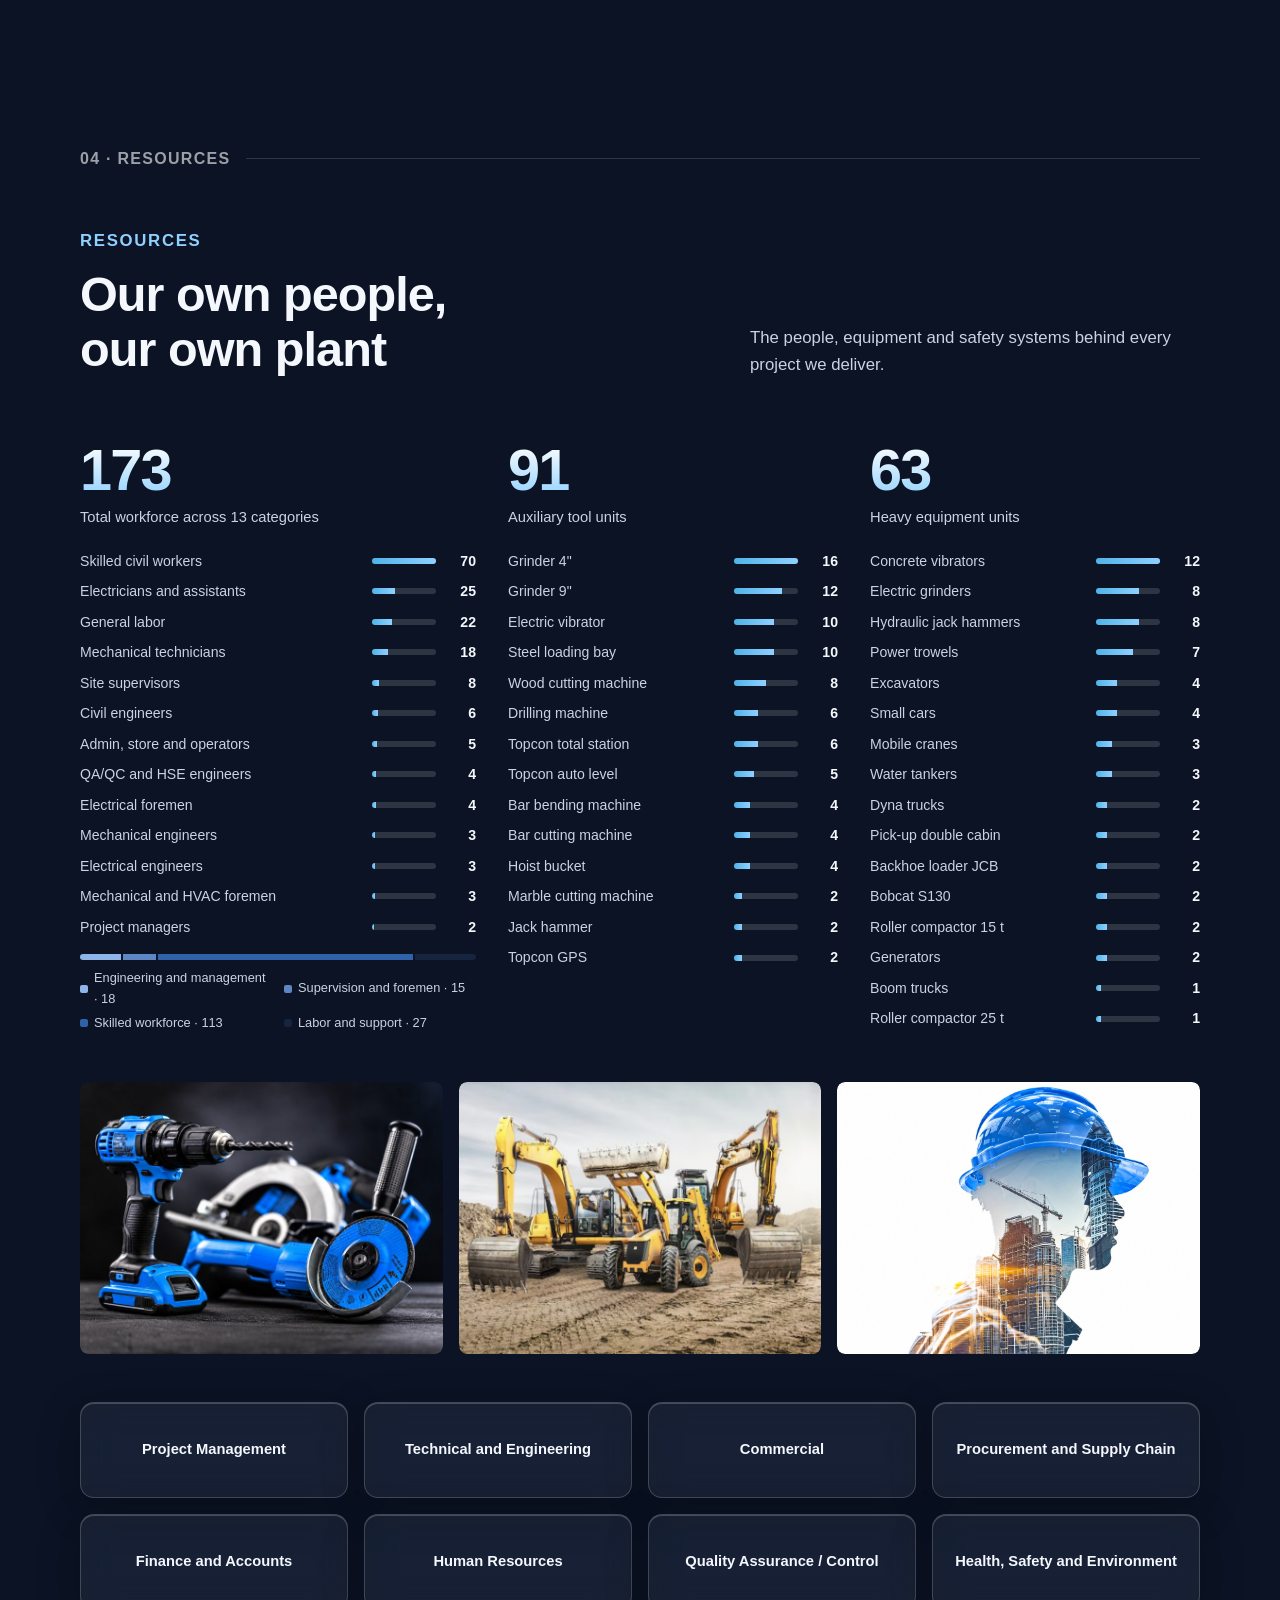
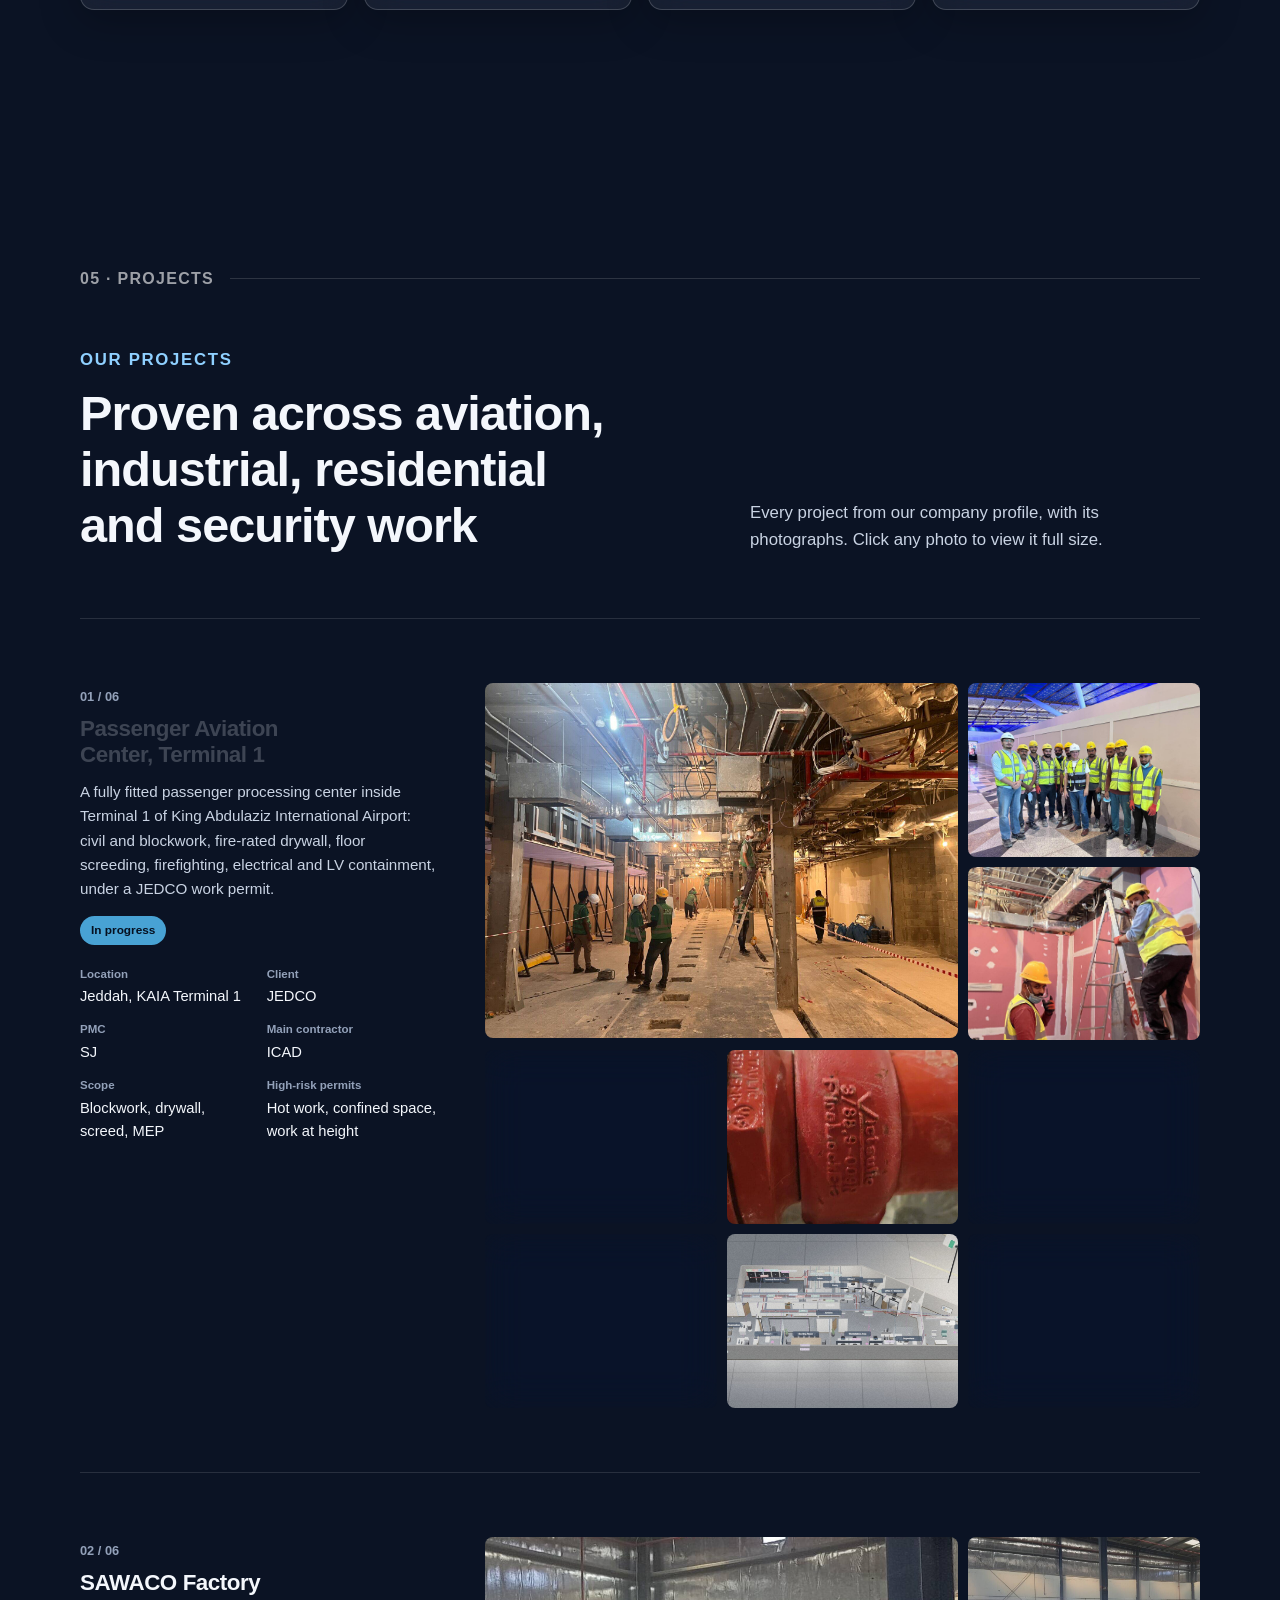
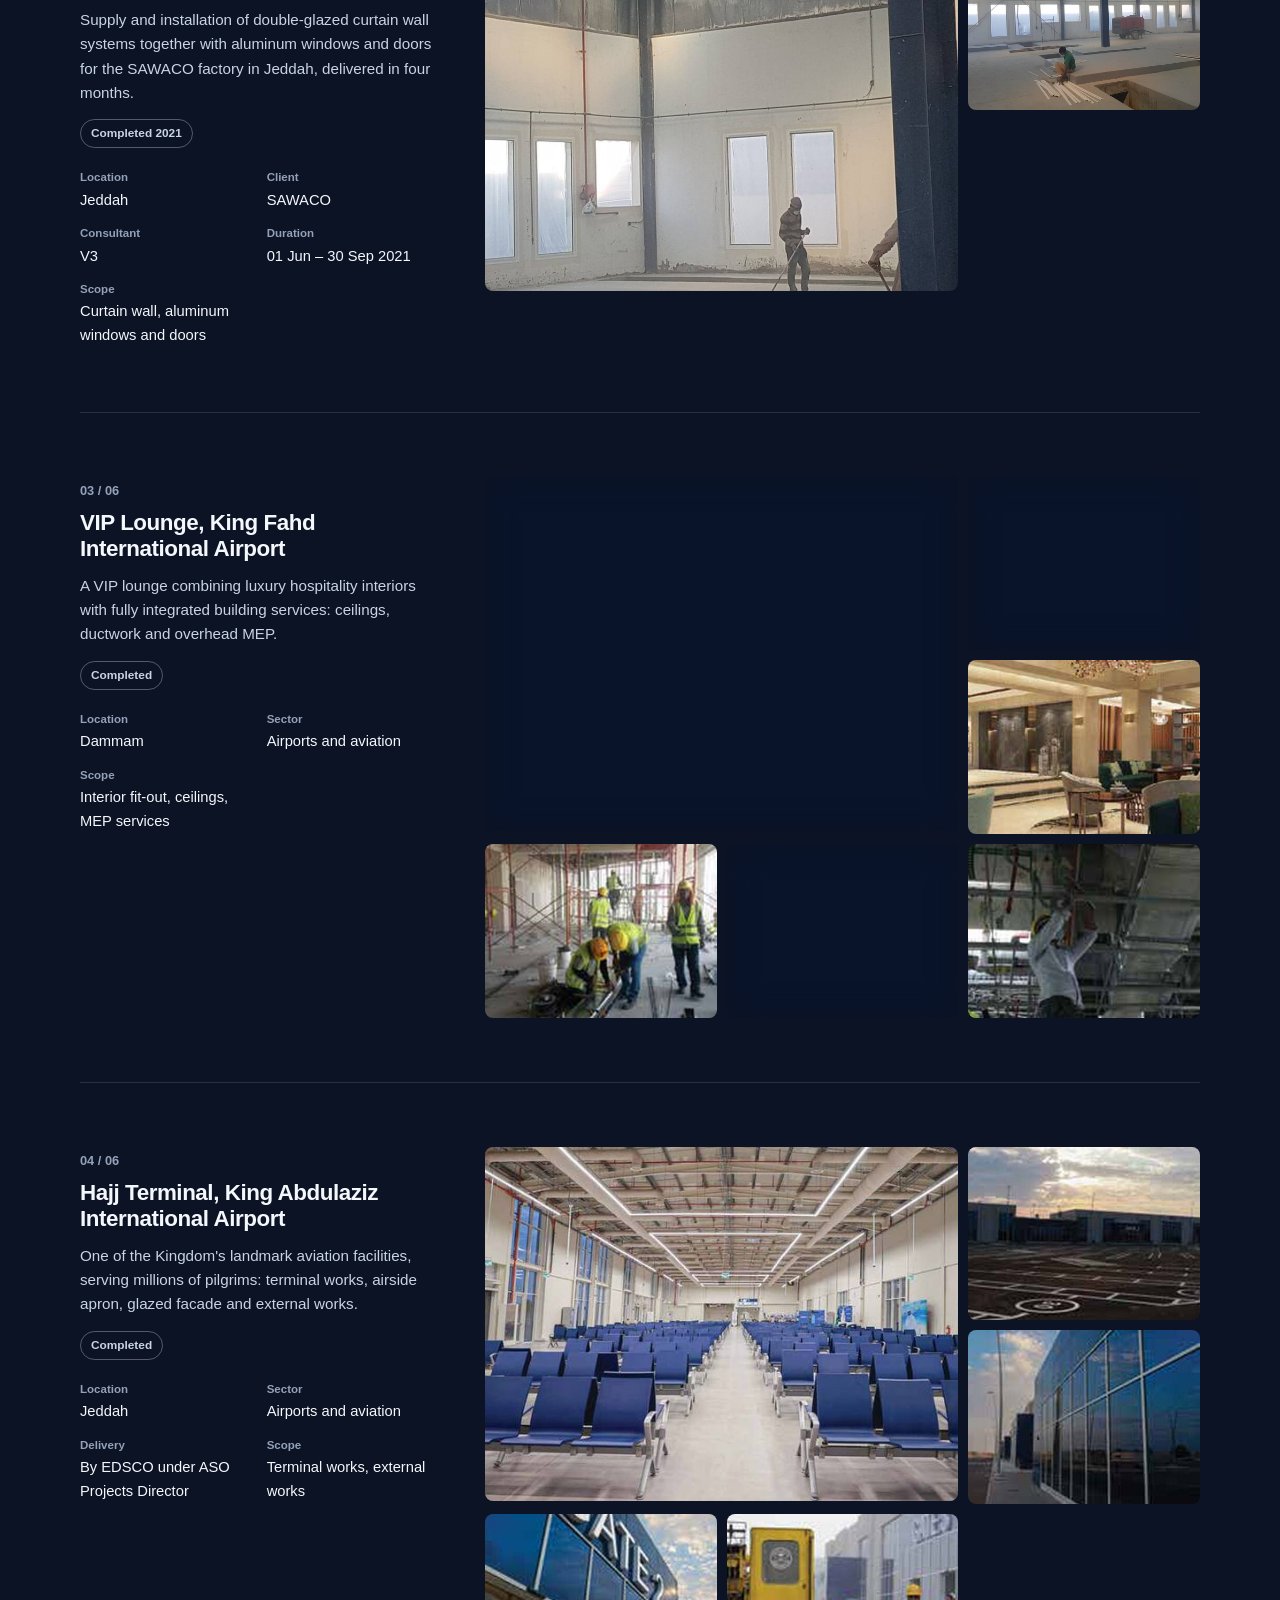
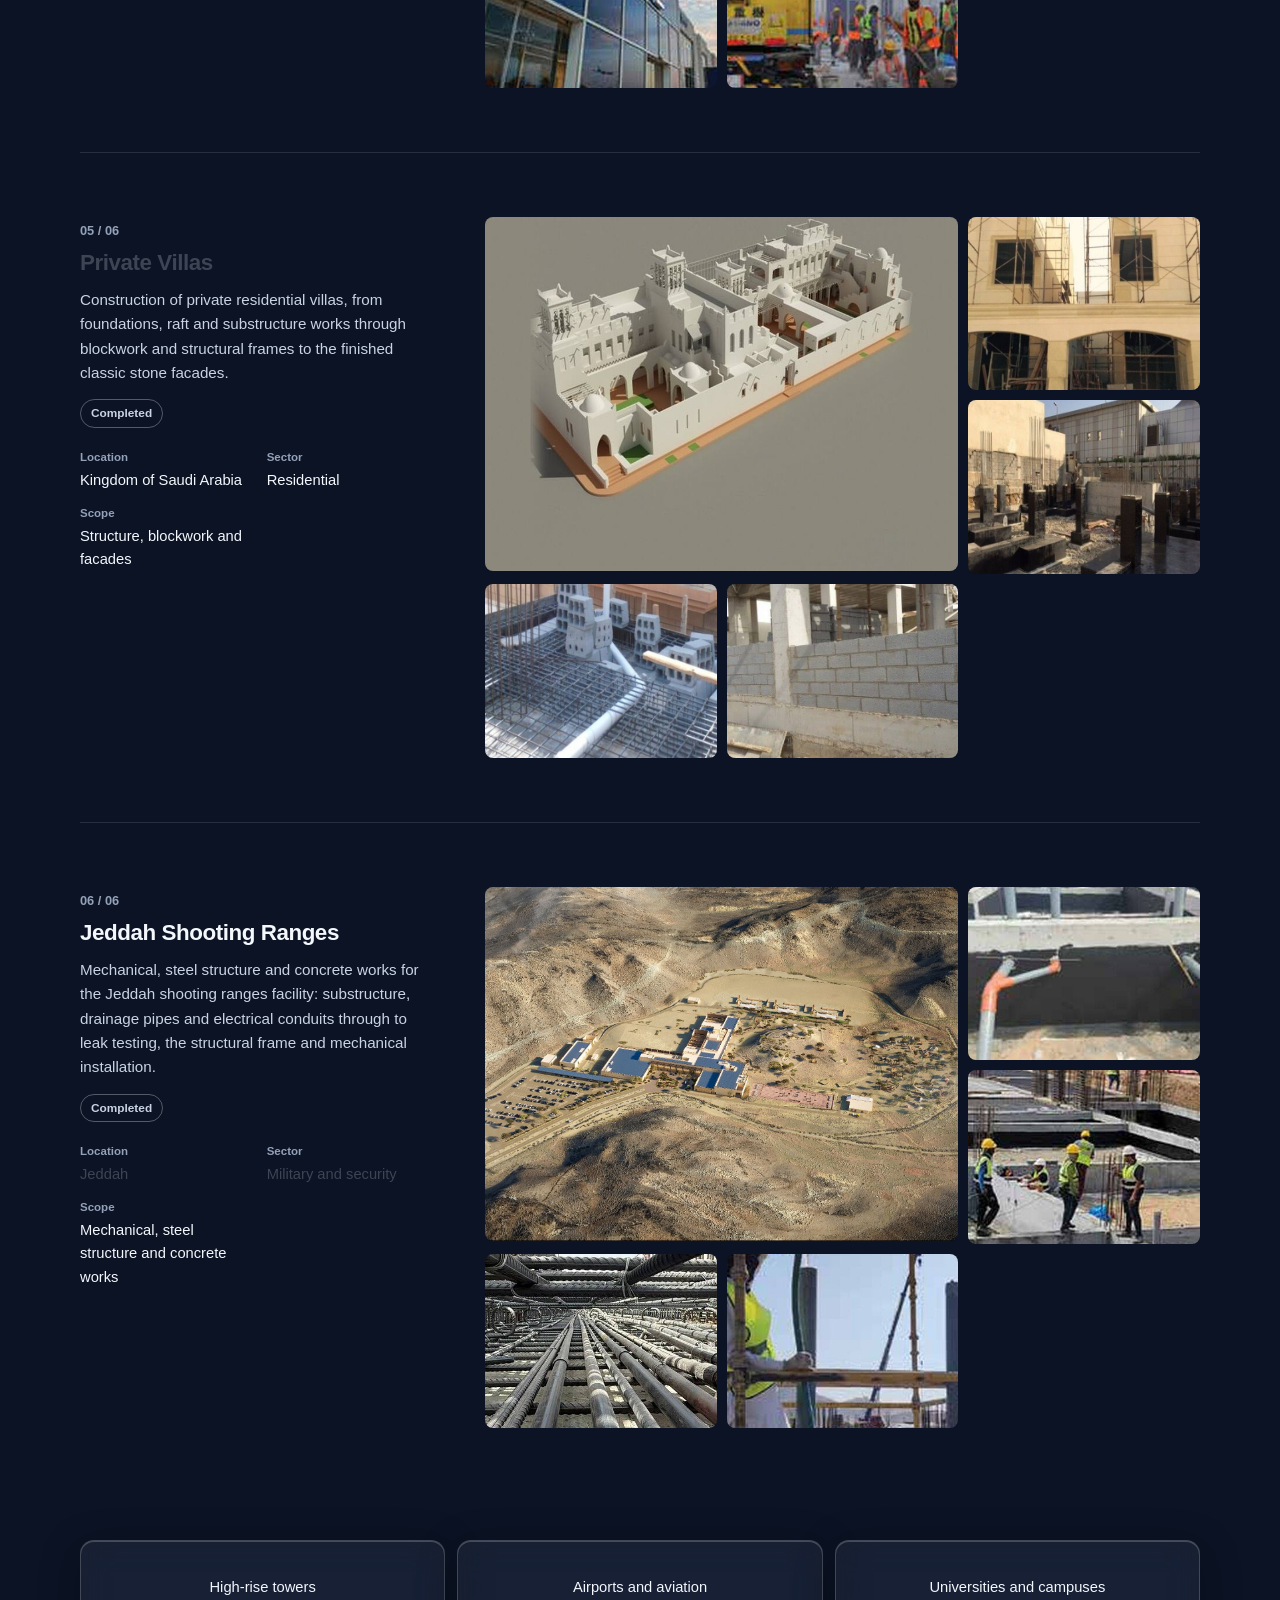
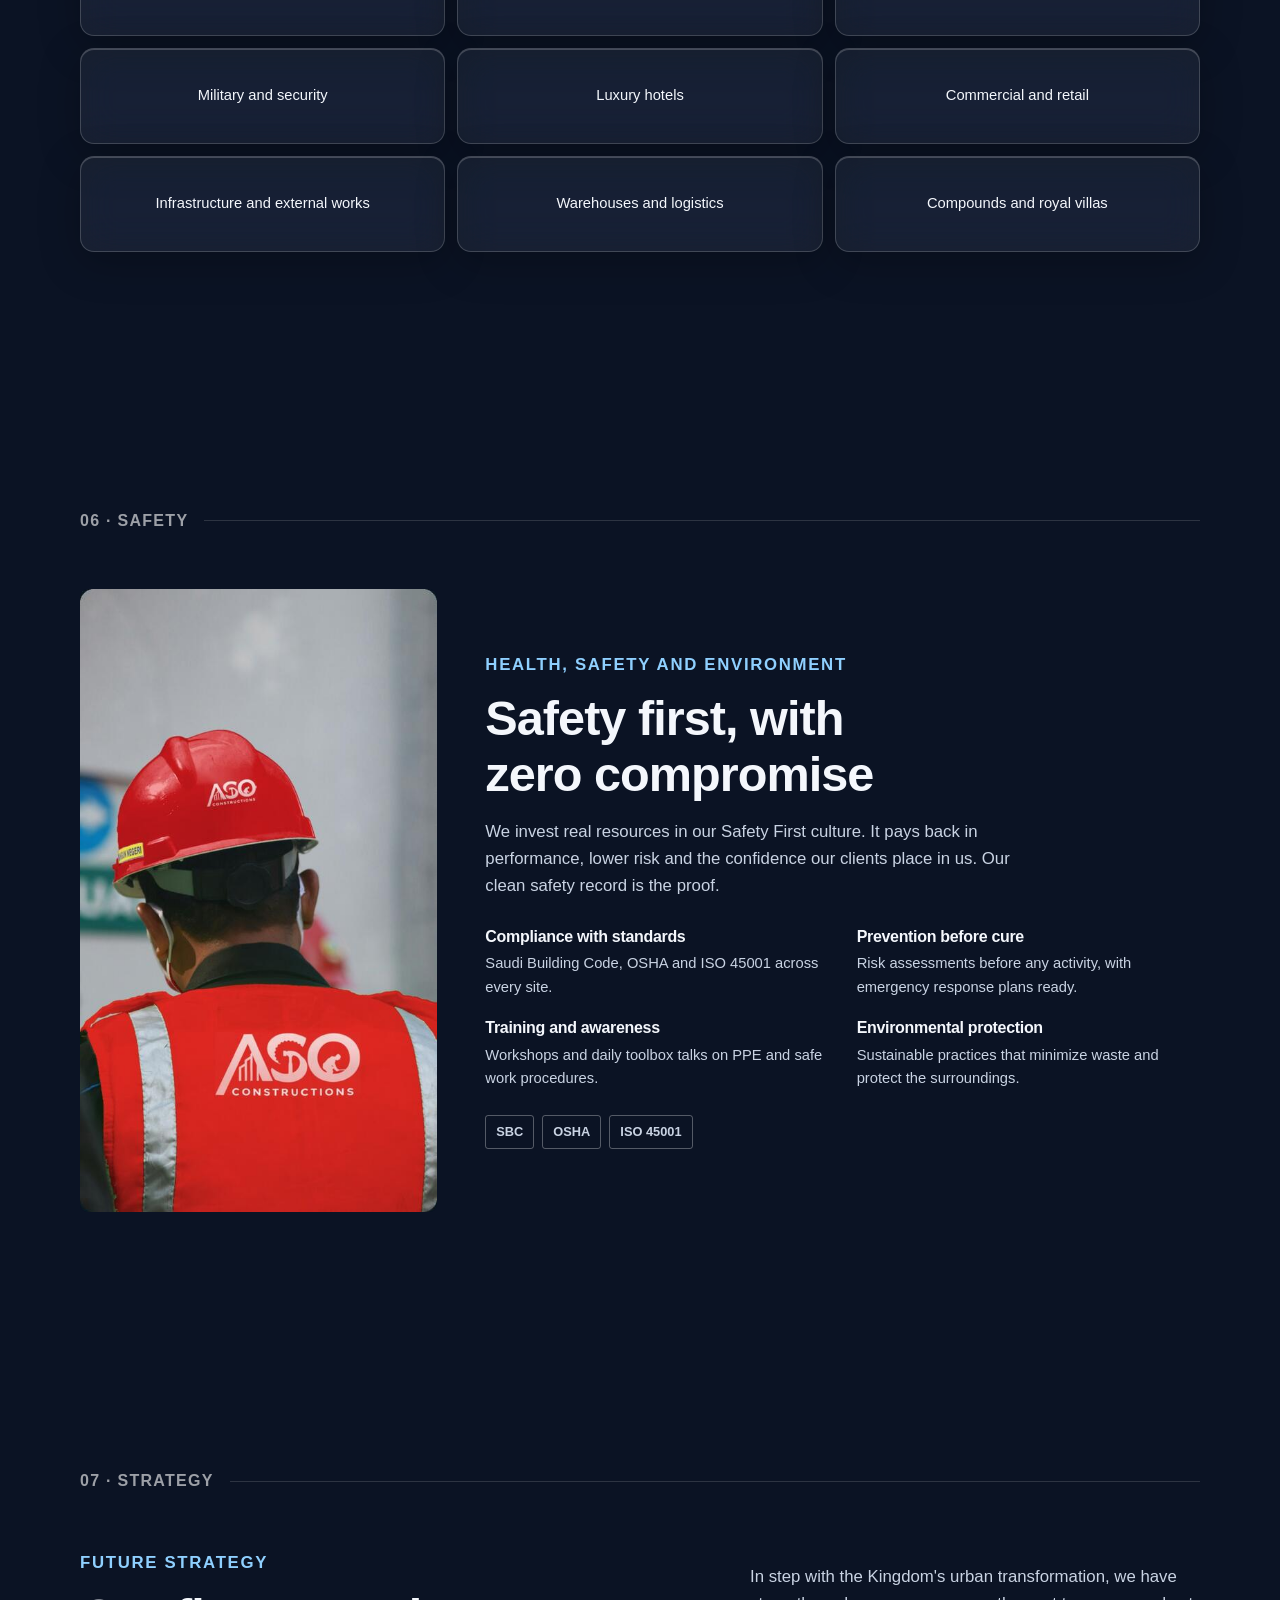
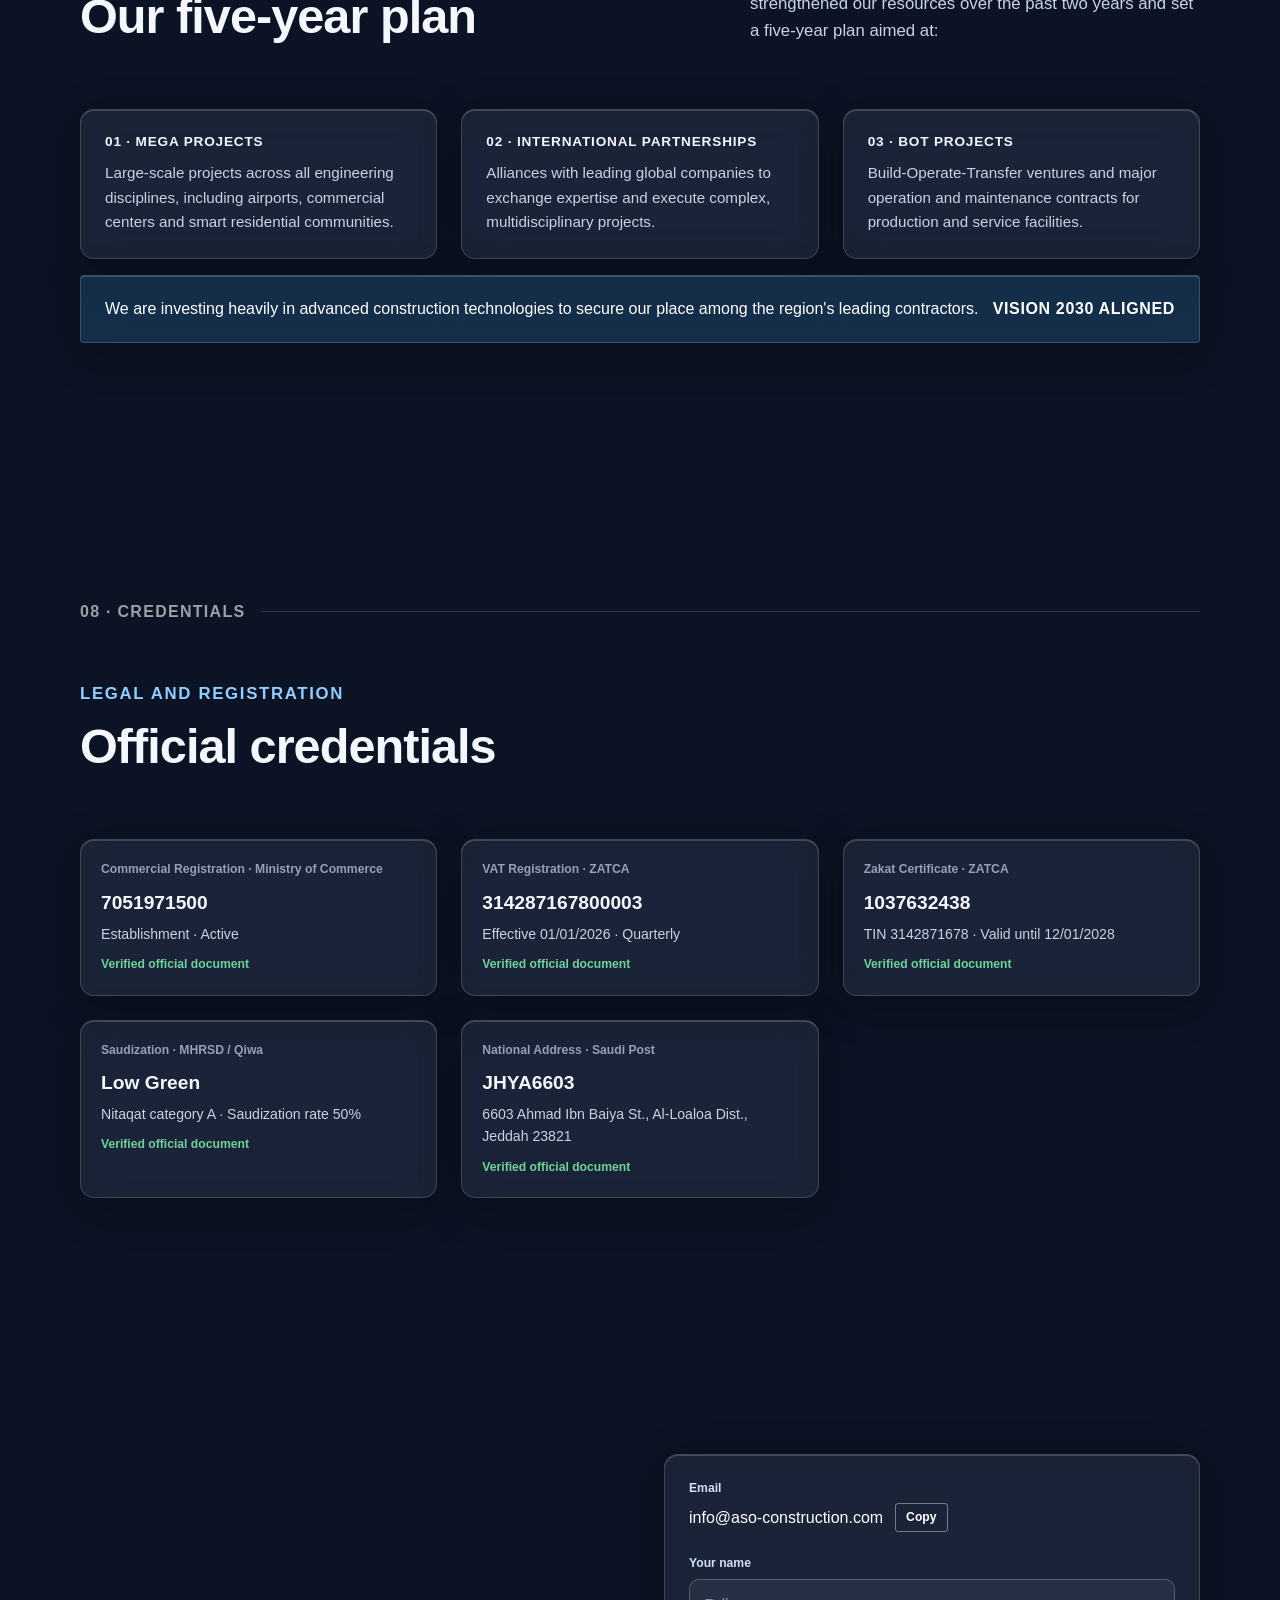
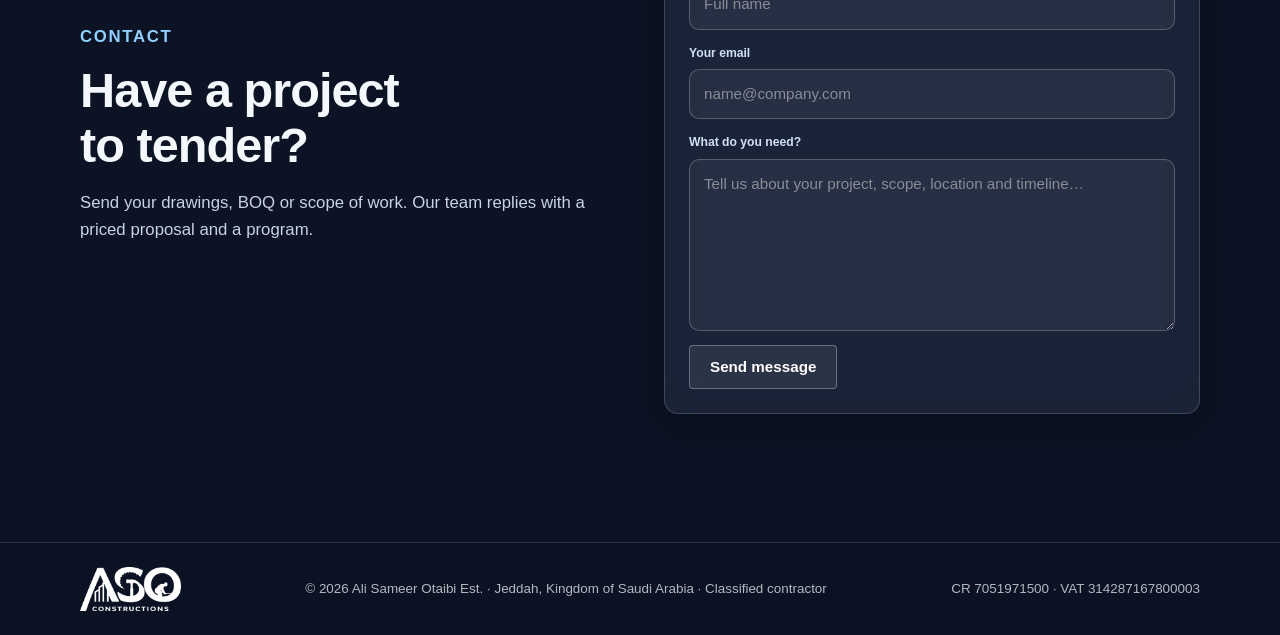
